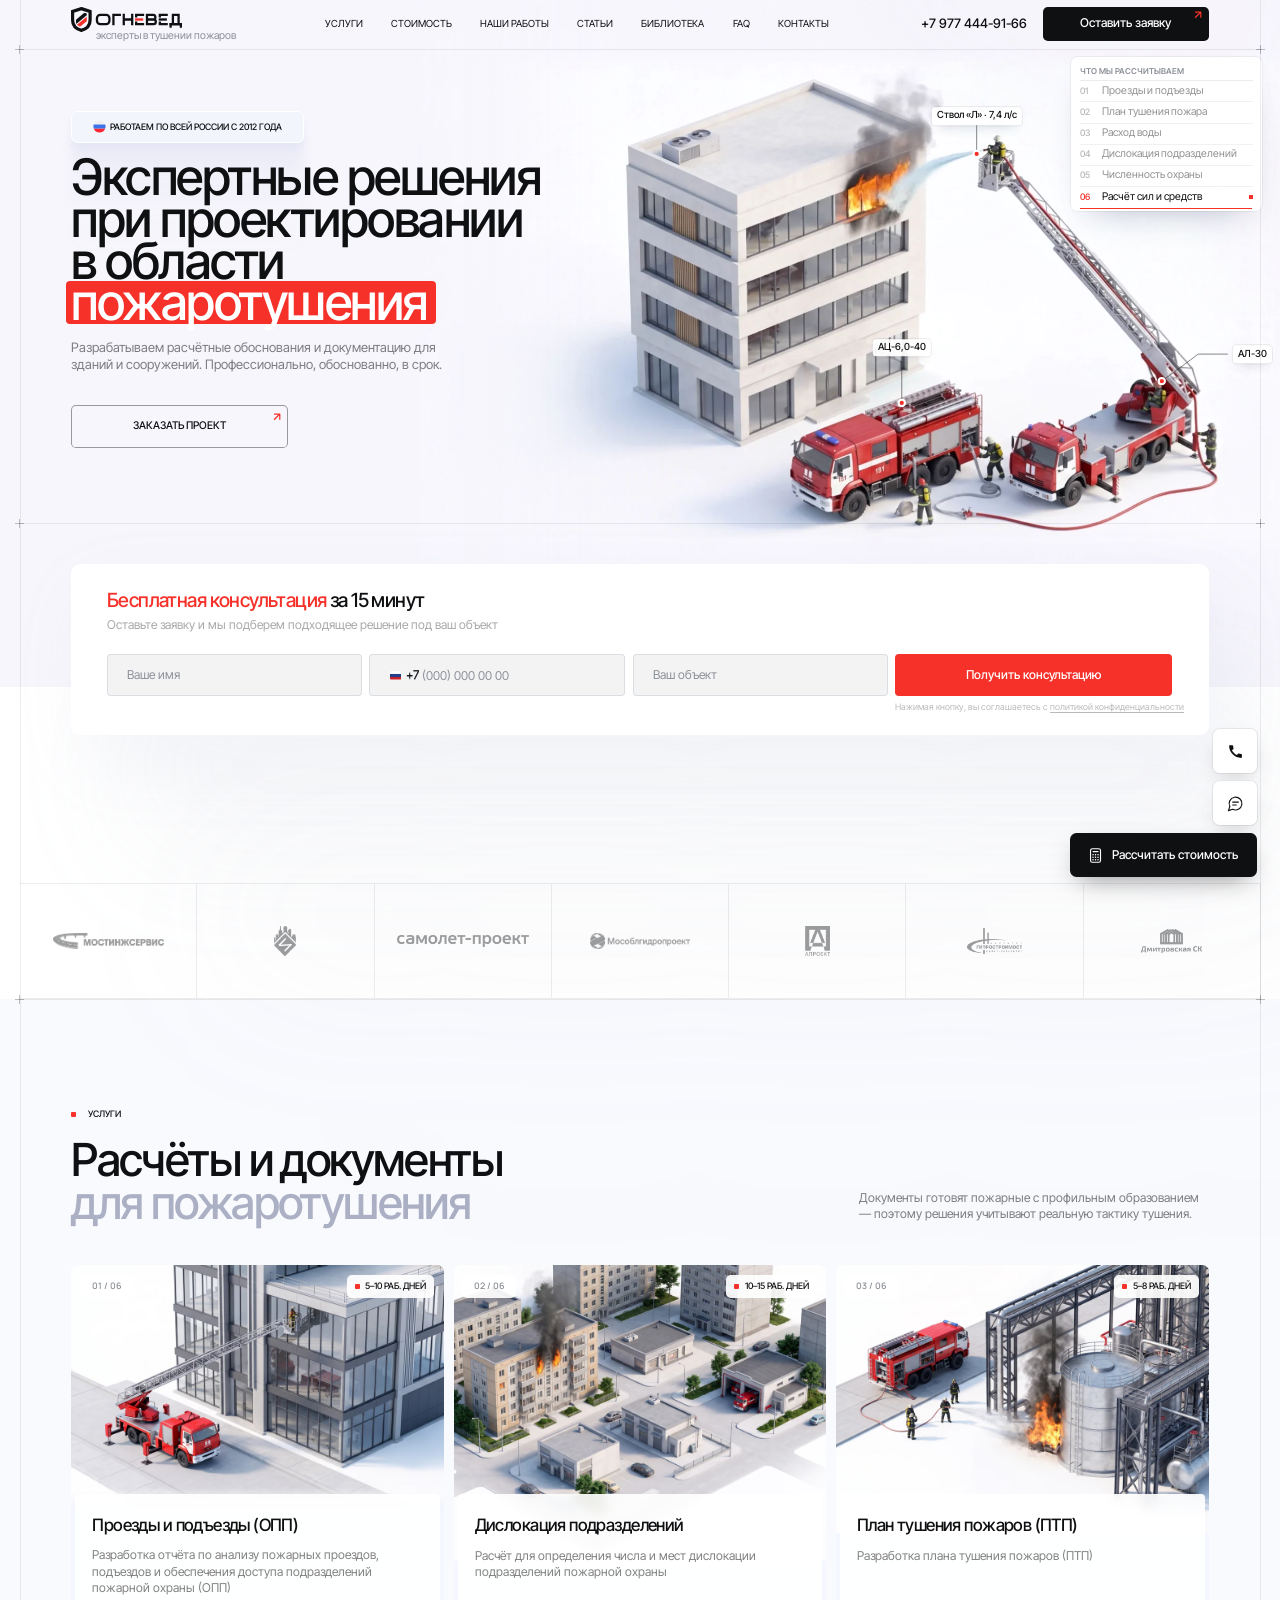
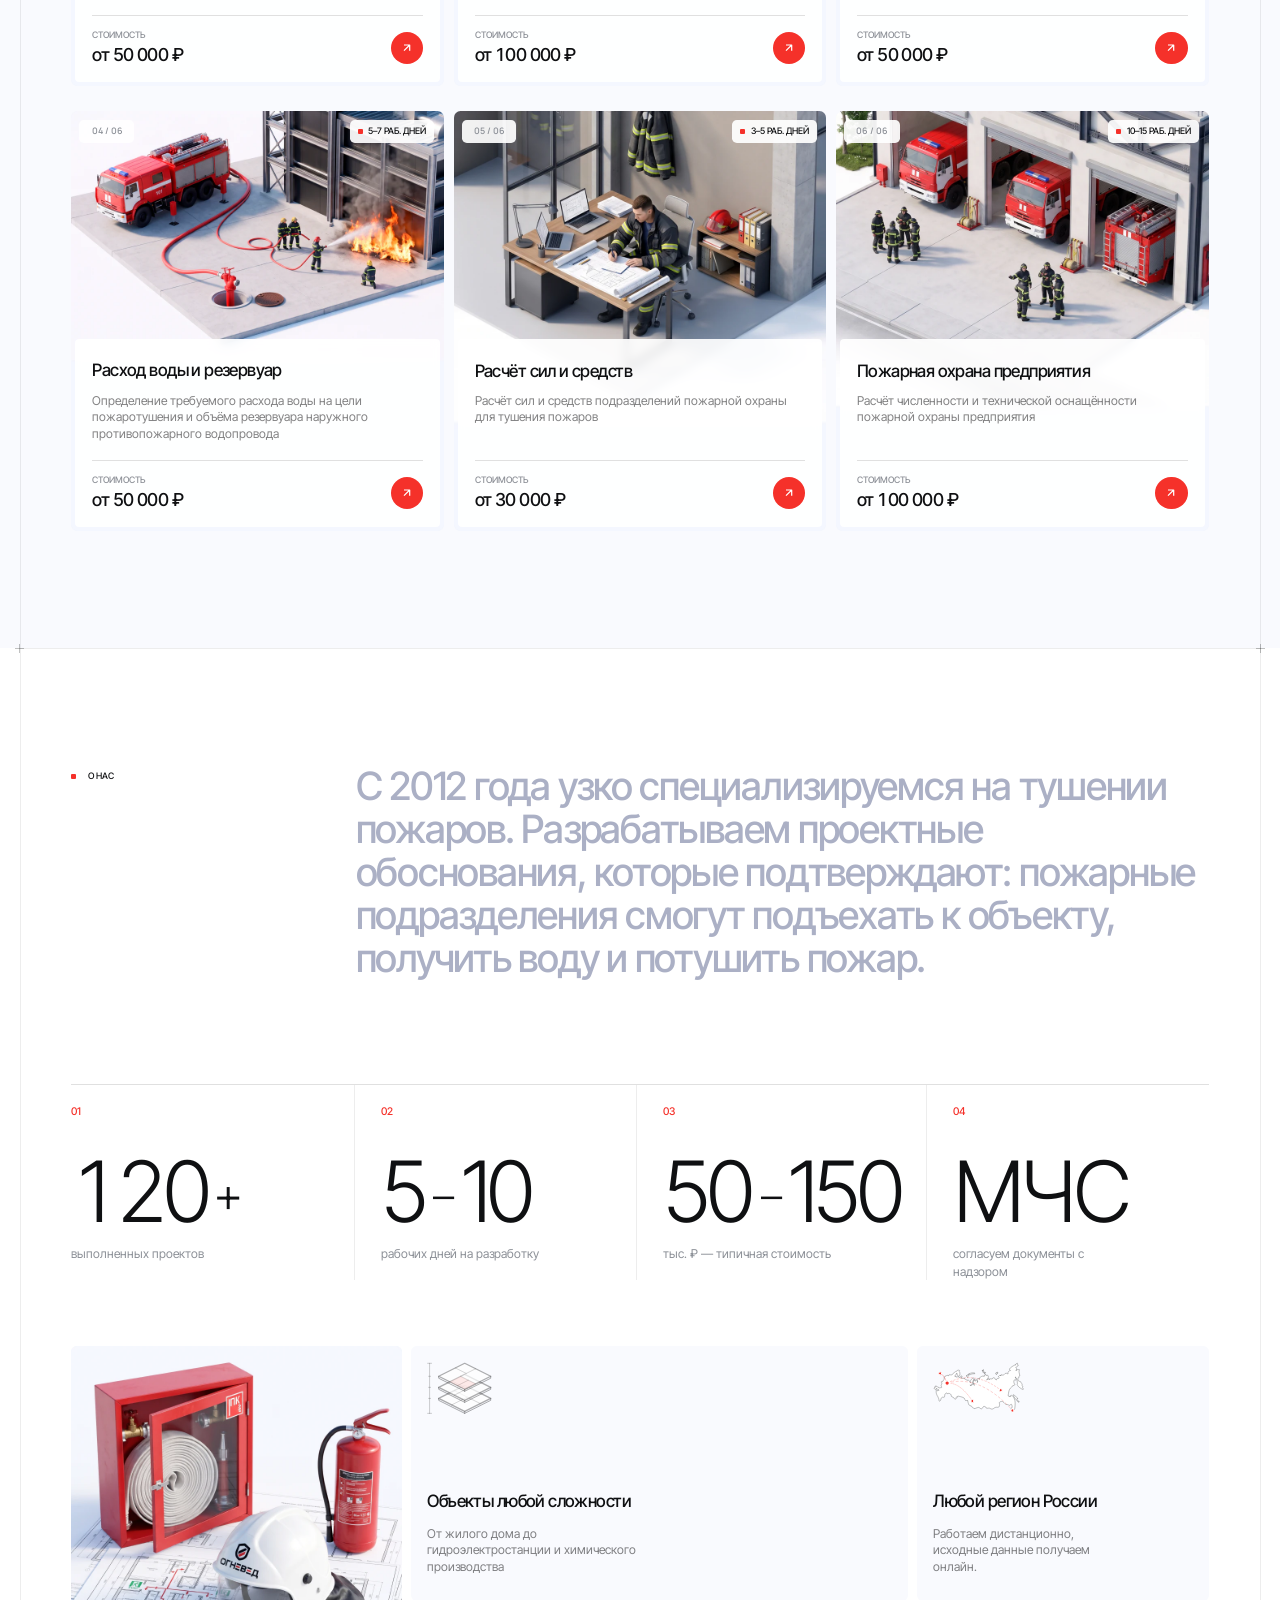
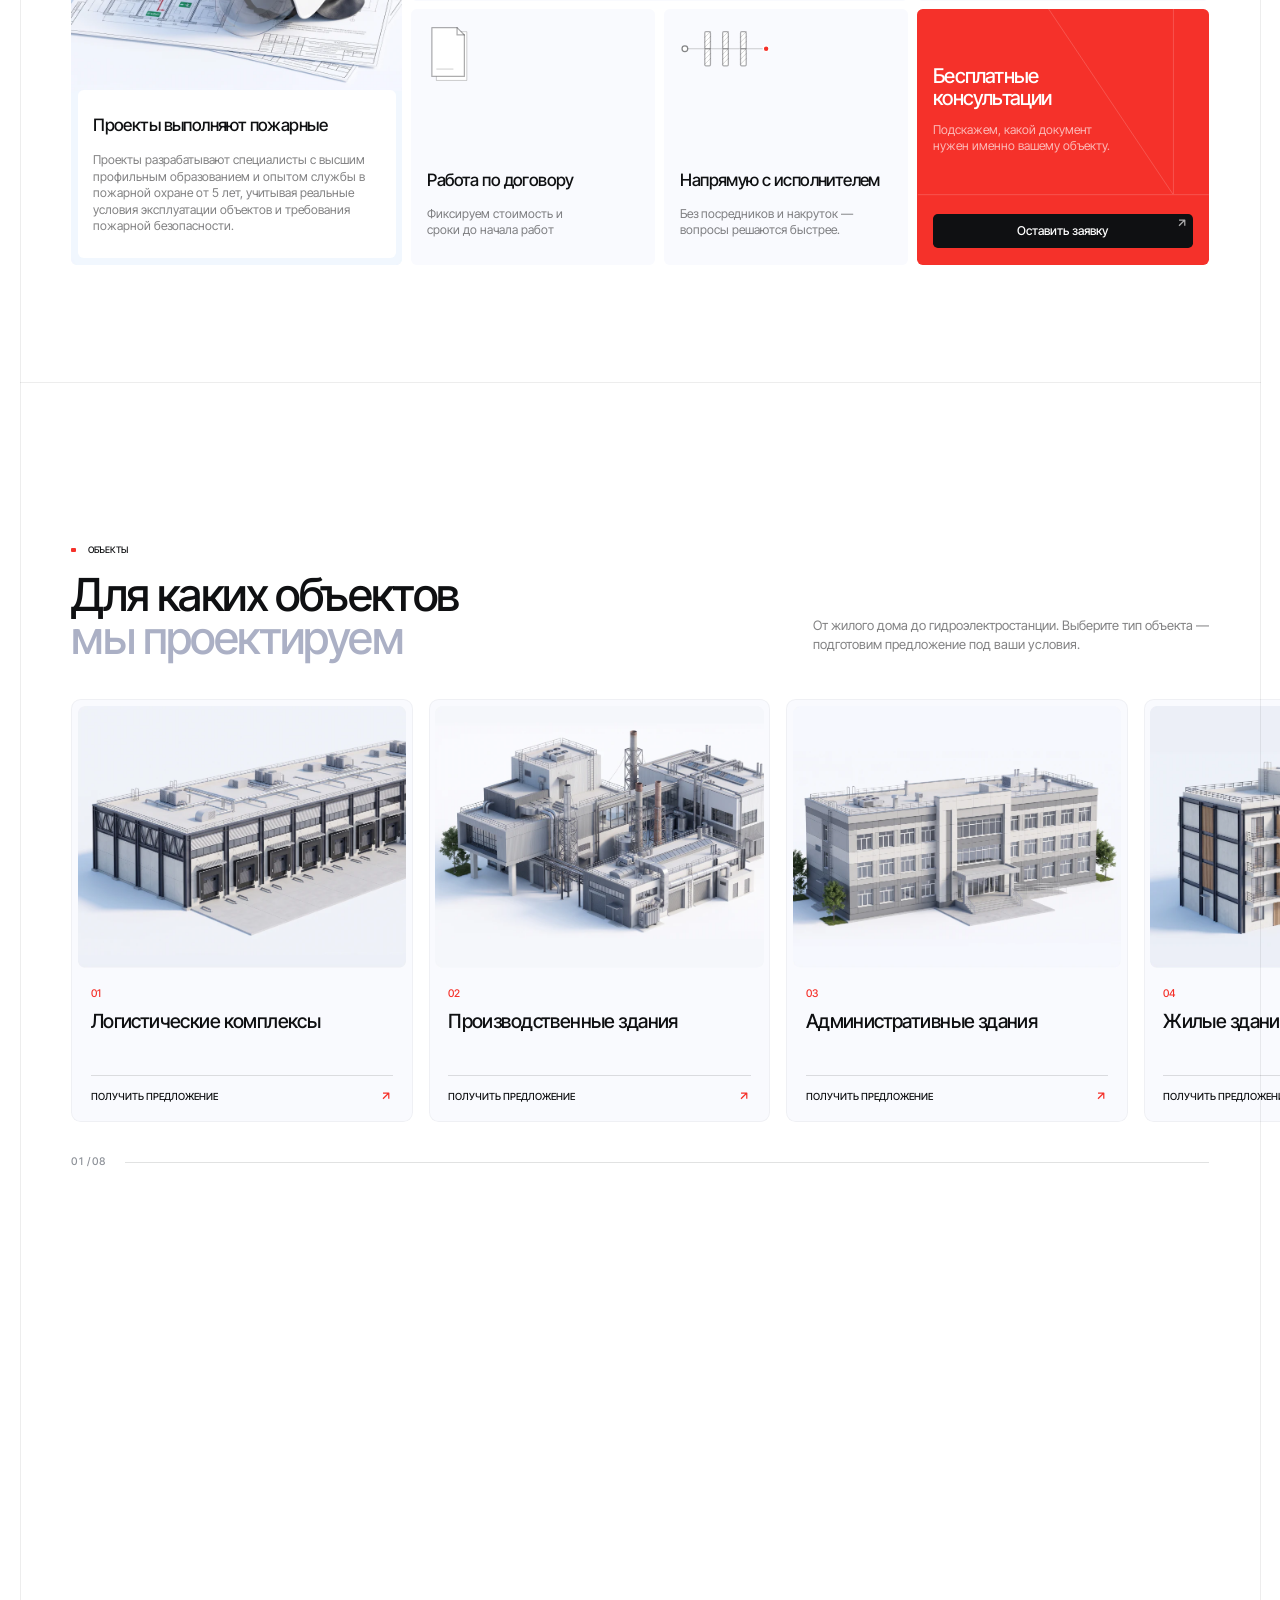
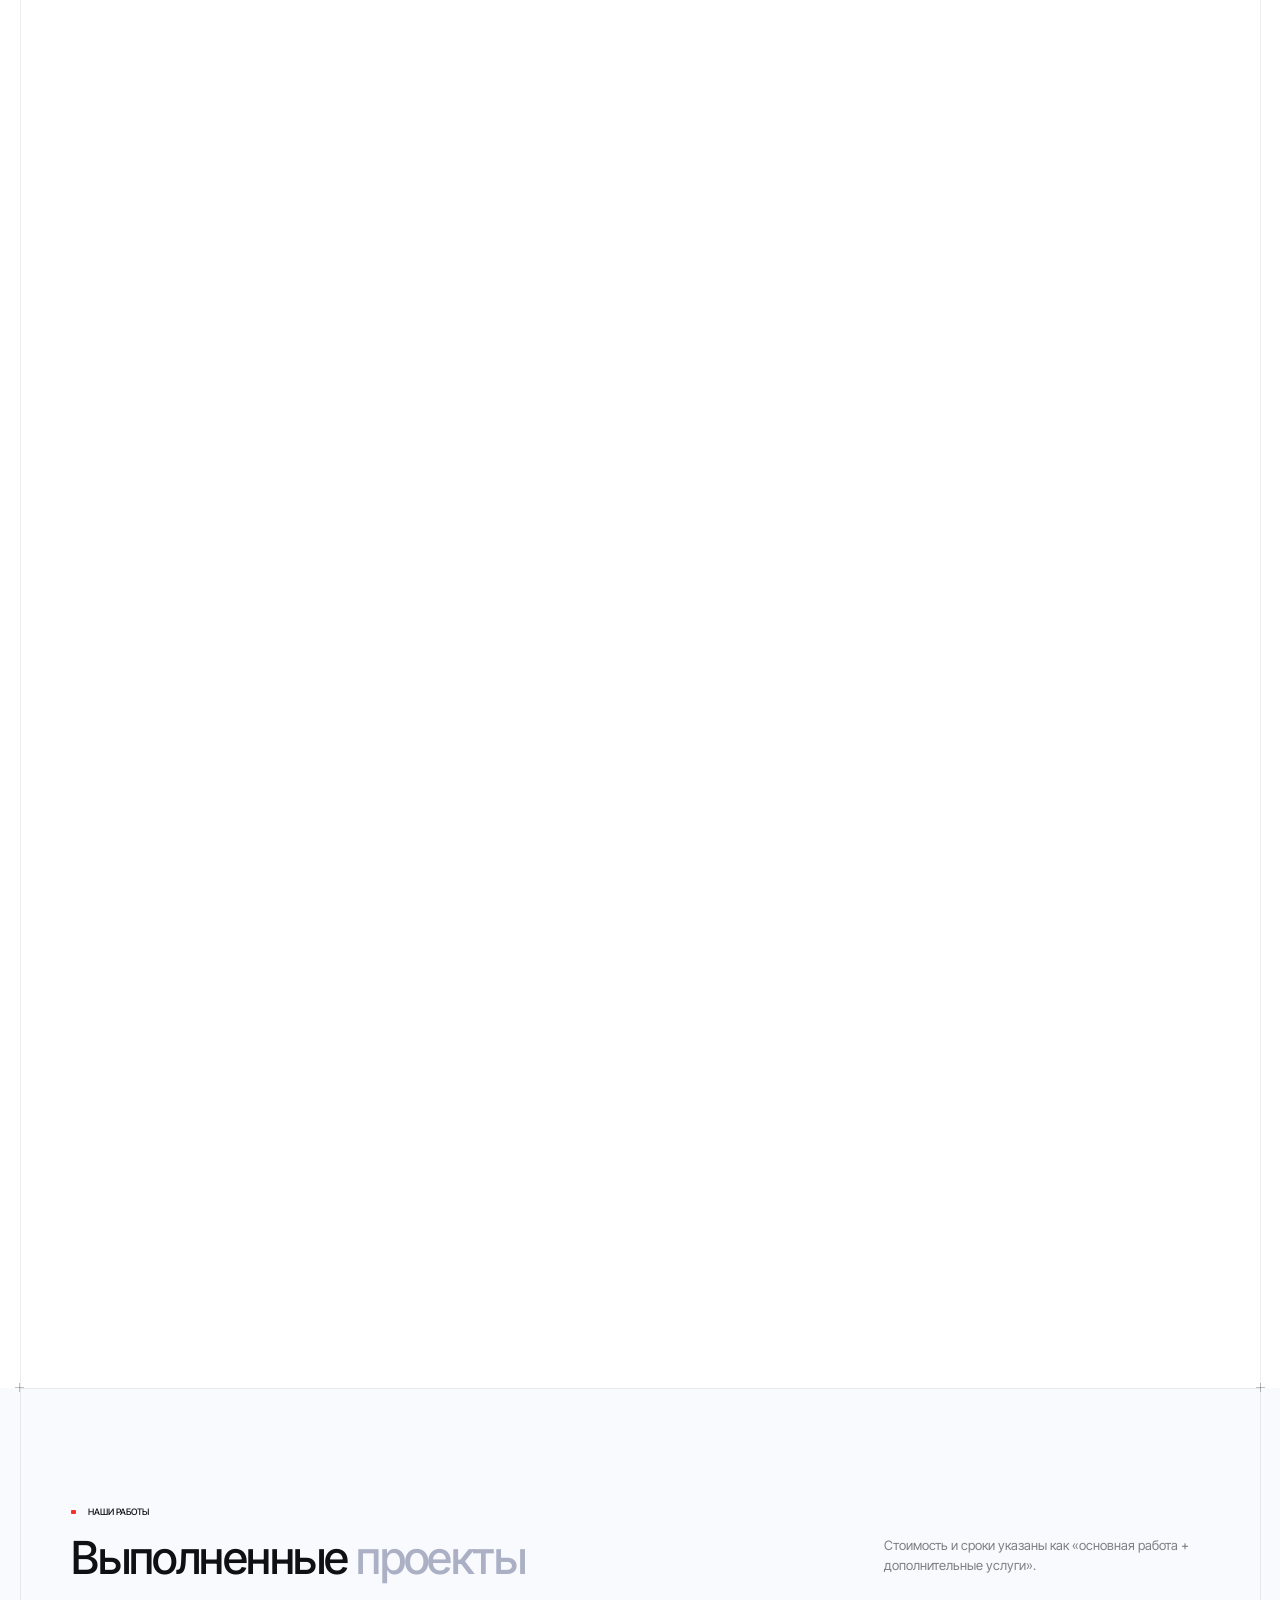
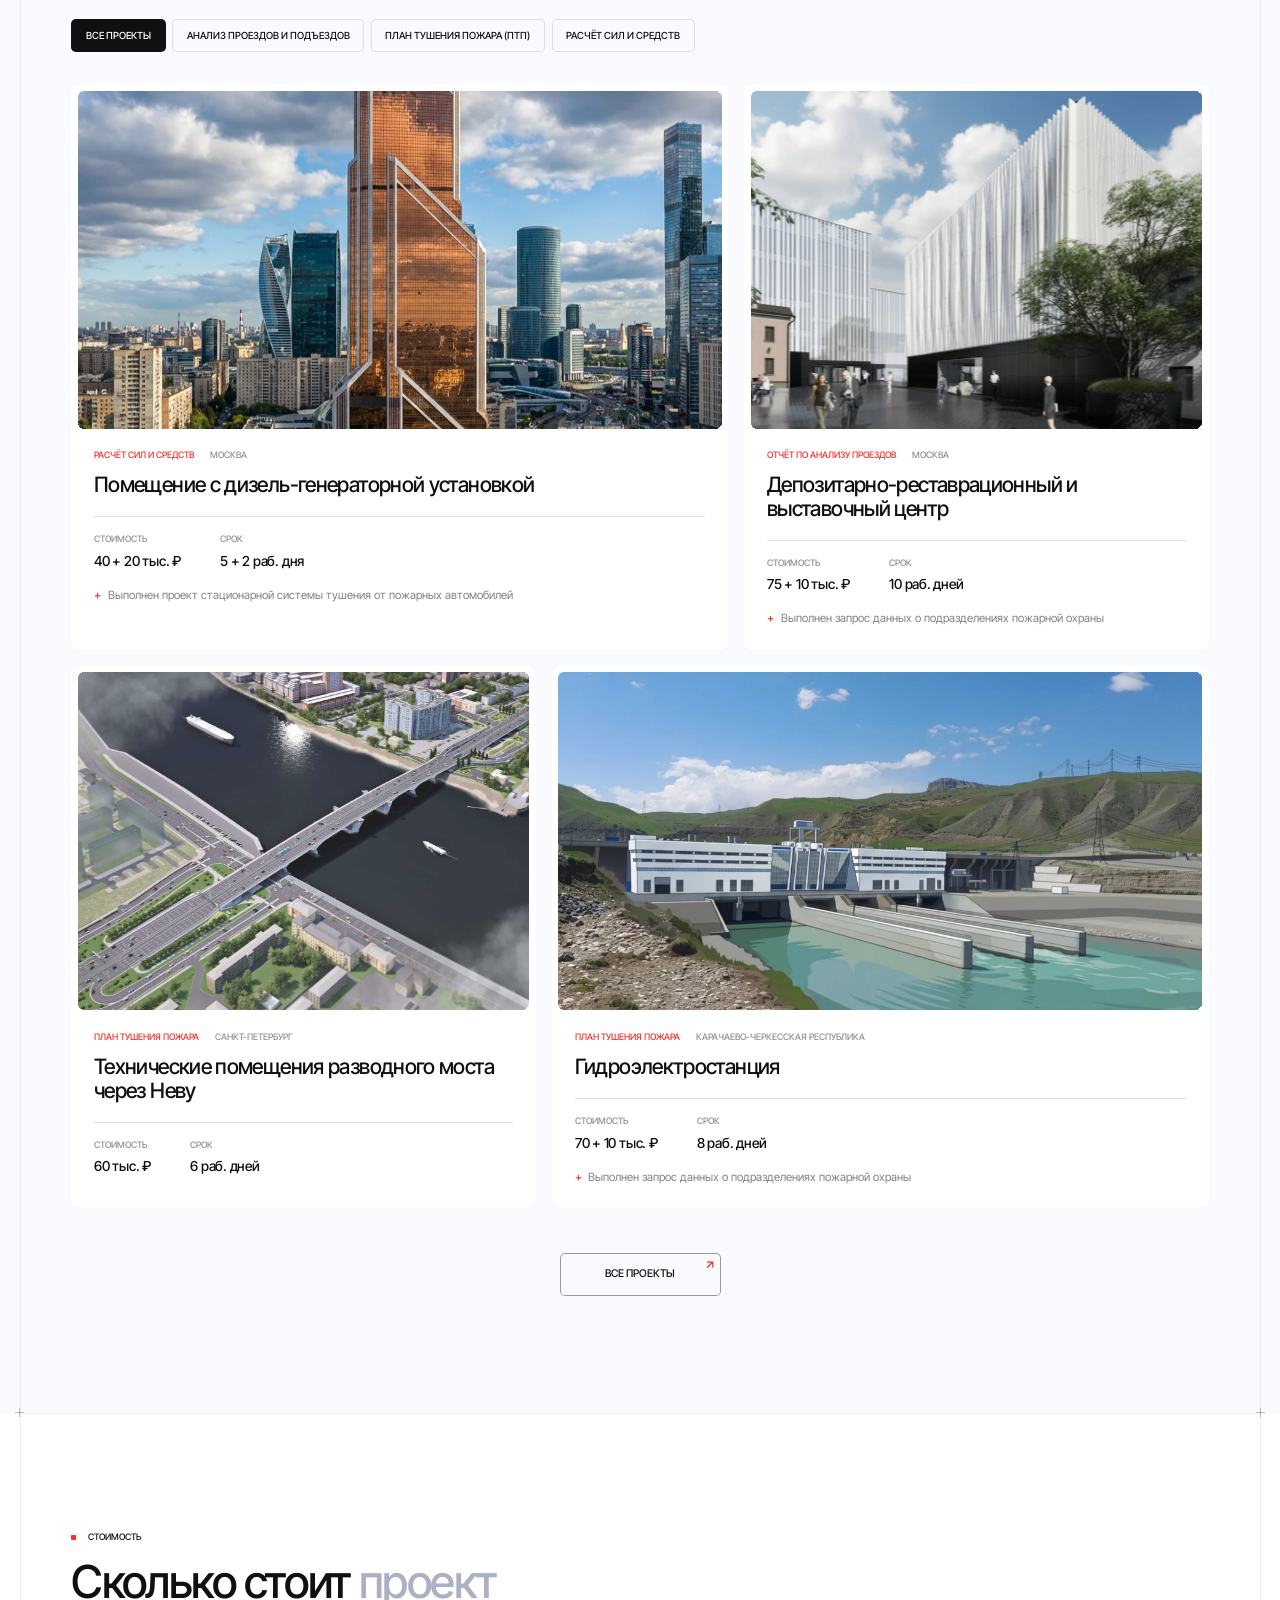
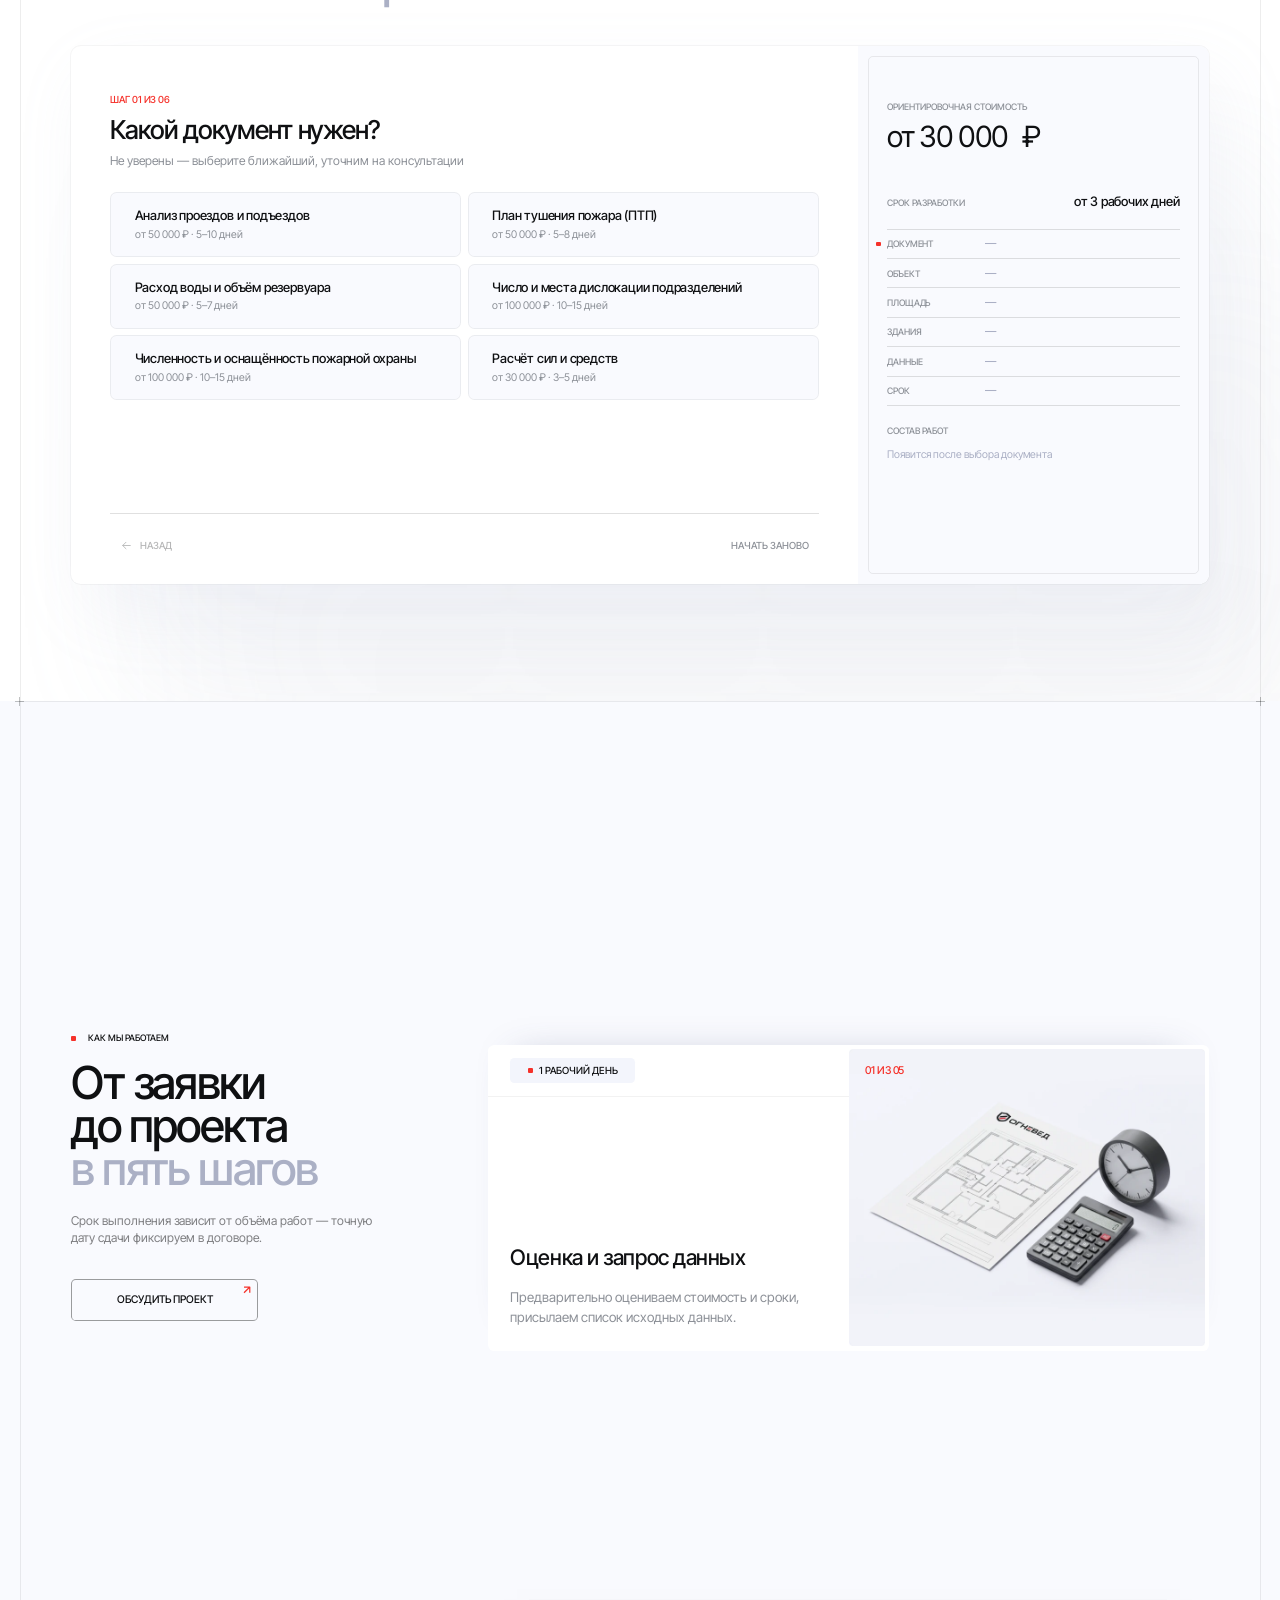
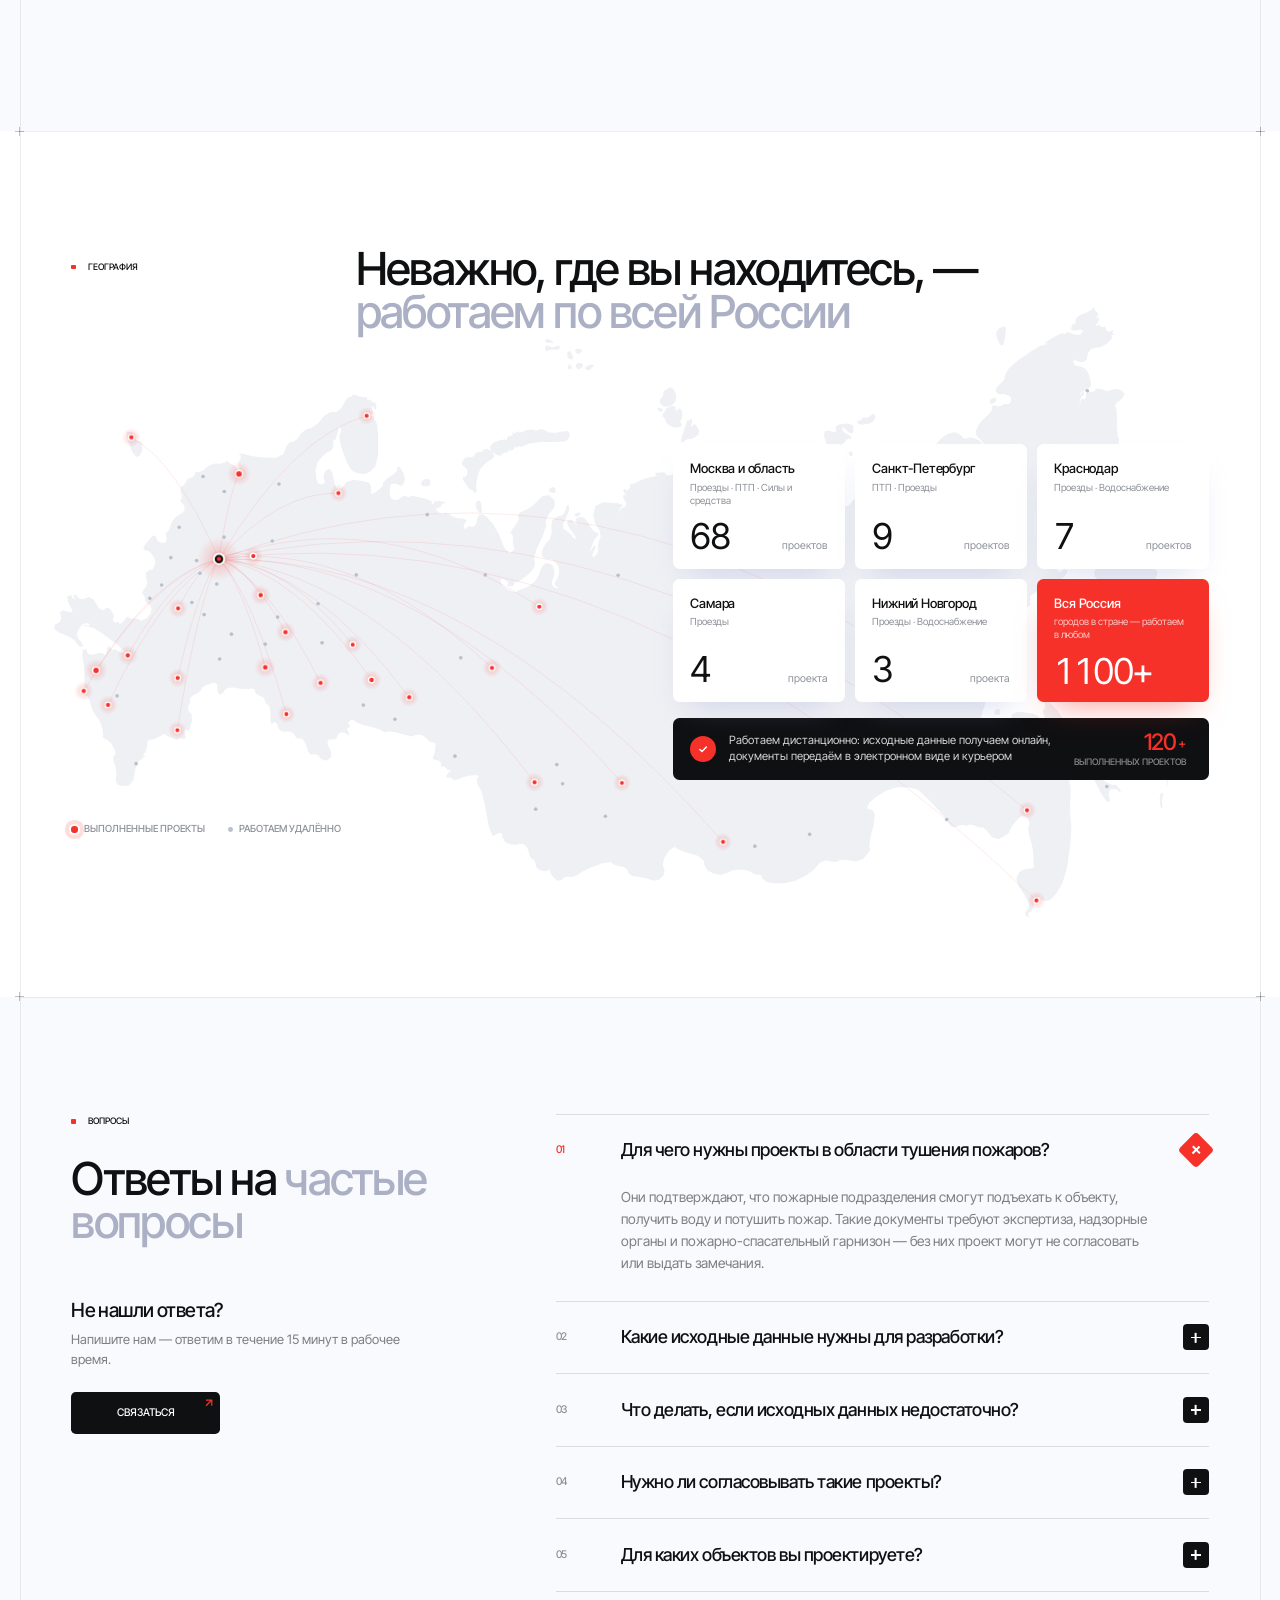
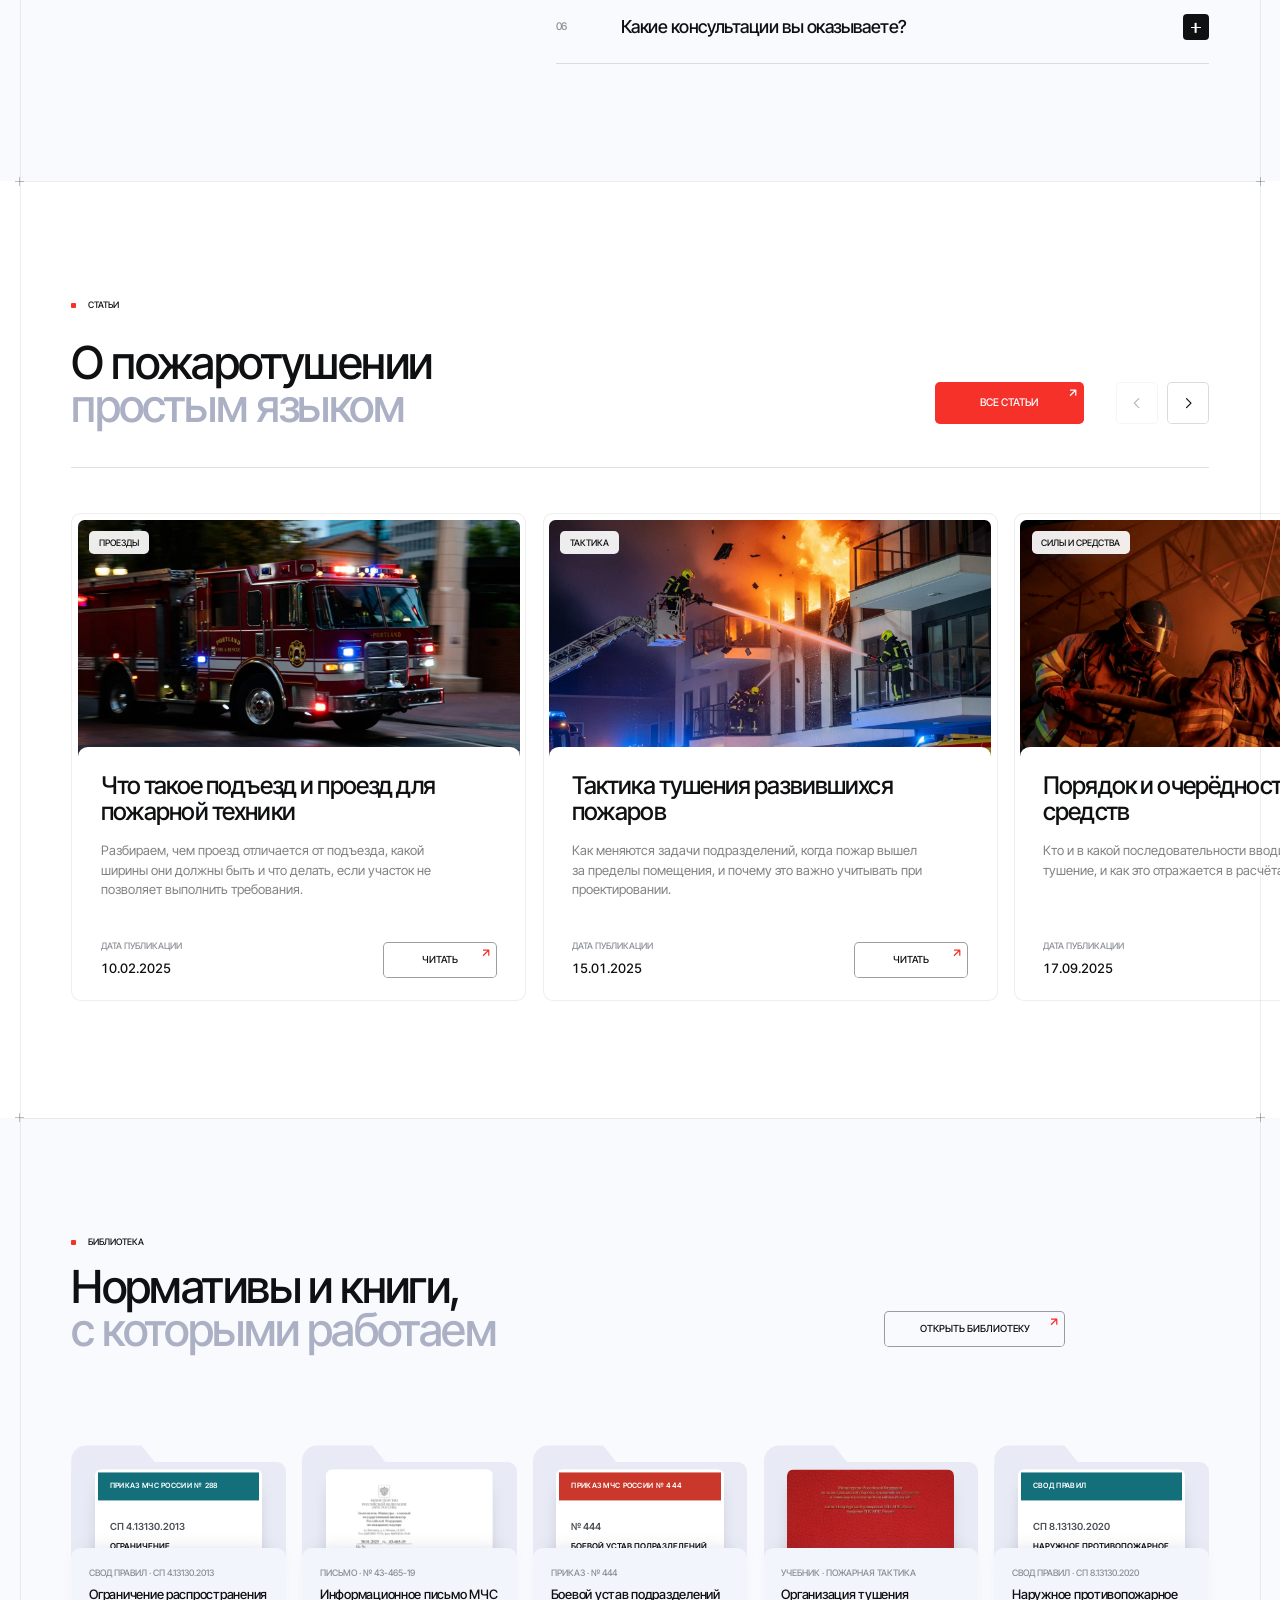
==== index.html @ 90482a86 "ОГНЕВЕД: свежая версия (главная + внутренние страницы, новые иллюстрации шагов)" ====
<!doctype html>
<html lang="ru">
<head>
<meta name="robots" content="noindex, nofollow">
<meta charset="utf-8">
<meta name="viewport" content="width=device-width, initial-scale=1">
<title>ОГНЕВЕД — проекты в области тушения пожаров</title>
<meta name="description" content="Расчёты и проектная документация в области пожаротушения: проезды и подъезды, планы тушения пожаров, расход воды, силы и средства. Работаем по всей России.">
<link rel="icon" href="favicon.svg" type="image/svg+xml">
<link rel="preconnect" href="https://fonts.googleapis.com"><link rel="preconnect" href="https://fonts.gstatic.com" crossorigin>
<link href="https://fonts.googleapis.com/css2?family=Inter+Tight:wght@300;400;500;600&family=Manrope:wght@600&display=swap" rel="stylesheet">
<link rel="stylesheet" href="css/base.css">
<link rel="stylesheet" href="css/parts.css">
<link rel="stylesheet" href="css/home.css">
</head>
<body class="home">
<header class="hdr" id="hdr"></header>

<main class="frame">
  <!-- 01 · первый экран — по макету Figma «home» 2059:6: ролик тушения, поверх — карточка услуг и пометки к ним (js/hero.js) -->
  <section class="hero" id="top">
    <div class="hero-stage">
      <i class="fl fl--h" style="--y:40.25rem"></i>
      <div class="hero-in">
        <p class="badge hero-badge"><svg class="flag" viewBox="0 0 16 16" aria-hidden="true"><path d="M7.975.5C4.725.5 1.95 2.6.925 5.5h14.15C14.025 2.6 11.25.5 7.975.5Z" fill="#EEE"/><path d="M7.975 15.5c3.275 0 6.05-2.1 7.075-5H.925c1.025 2.925 3.8 5 7.05 5Z" fill="#FE2630"/><path d="M.925 5.5A7.5 7.5 0 0 0 .5 8c0 .875.15 1.725.425 2.5h14.15c.275-.775.425-1.625.425-2.5s-.15-1.725-.425-2.5H.925Z" fill="#3C73E9"/></svg>Работаем по всей России с 2012 года</p>
        <h1 class="hero-h"><span class="ln"><span>Экспертные решения</span></span> <span class="ln"><span>при проектировании</span></span> <span class="ln"><span>в области</span></span> <span class="ln"><span><mark class="hl"><b>пожаротушения</b></mark></span></span></h1>
        <p class="hero-sub">Разрабатываем расчётные обоснования и&nbsp;документацию для зданий и&nbsp;сооружений. Профессионально, обоснованно, в&nbsp;срок.</p>
        <button class="fb hero-cta" data-open="form"><span>Заказать проект</span><svg class="fb-ar" viewBox="0 0 17 17" aria-hidden="true"><path d="M4.958 12.042 12.042 4.958M4.958 4.958h7.084v7.084"/></svg></button>

        <!-- Figma «home» 2059:1044: ролик 687, −16 · 1073×791 — петля img/hero.mp4 (_tools/hero-video.cjs); поверх — пометки услуг (js/hero.js) -->
        <div class="hero-art" id="art">
          <video class="art-video" src="img/hero.mp4" poster="img/hero-poster.webp" width="1676" height="1236" muted loop playsinline autoplay preload="auto" aria-label="Пожарные расчёты тушат пожар в офисном здании: автоцистерна, автолестница, рукавная линия от гидранта"></video>
        </div>
        <!-- Figma Rectangle 34 и Ellipse 2: растушёвка левого края ролика и пятно цвета фона справа -->
        <i class="hero-vfade" aria-hidden="true"></i>
        <img class="hero-glow" src="img/hero-glow.webp" width="705" height="504" alt="" aria-hidden="true">
        <div class="plate" id="plate"></div>
      </div>
    </div>

    <div class="hero-form-w">
      <div class="hero-form">
        <h2 class="hf-t"><em>Бесплатная консультация</em> за&nbsp;15&nbsp;минут</h2>
        <p class="hf-s">Оставьте заявку и&nbsp;мы подберем подходящее решение под ваш объект</p>
        <form class="form hf" novalidate>
          <label class="fld"><input name="name" placeholder=" " autocomplete="name"><span>Ваше имя</span></label>
          <label class="fld fld--tel"><svg class="flag" viewBox="0 0 14 11" aria-hidden="true"><path d="M14 9.036c0 .417-.164.816-.456 1.111a1.55 1.55 0 0 1-1.1.46H1.556a1.55 1.55 0 0 1-1.1-.46A1.58 1.58 0 0 1 0 9.036V7.464h14v1.572Z" fill="#CE2028"/><path d="M0 3.536h14v3.928H0z" fill="#22408C"/><path d="M12.444.393H1.556c-.413 0-.809.165-1.1.46A1.58 1.58 0 0 0 0 1.964v1.572h14V1.964c0-.417-.164-.816-.456-1.111a1.55 1.55 0 0 0-1.1-.46Z" fill="#fff"/></svg><input name="phone" type="tel" placeholder="+7 (000) 000 00 00" autocomplete="tel" required><span class="pfx">+7</span></label>
          <label class="fld"><input name="obj" placeholder=" "><span>Ваш объект</span></label>
          <button class="btn btn--red" type="submit">Получить консультацию</button>
          <p class="consent">Нажимая кнопку, вы соглашаетесь с <a href="#">политикой конфиденциальности</a></p>
          <div class="form-ok"><svg viewBox="0 0 24 24" fill="none" stroke="currentColor" stroke-width="1.6" stroke-linecap="round" stroke-linejoin="round"><circle cx="12" cy="12" r="10"/><path d="m7.5 12.5 3 3 6-6.5"/></svg><b>Заявка отправлена</b><p class="muted">Специалист перезвонит в течение 15 минут в рабочее время.</p></div>
        </form>
      </div>
    </div>
  </section>

  <!-- клиенты: сетка логотипов на линиях рамки -->
  <section class="clients" aria-label="Нам доверяют">
    <div class="wrap2 cl-head"><p class="badge badge--flat"><i></i>Нам доверяют</p><p class="cl-note">Проектные институты, девелоперы и&nbsp;промышленные предприятия</p></div>
    <div class="cl-grid" id="clients"></div>
  </section>

  <!-- 02 · услуги: шесть карточек 3 × 2 по макету Figma (2031:1164) — картинка, срок, цена; при наведении — сцена услуги -->
  <section class="sec sec--tint" id="services">
    <div class="wrap2">
      <div class="sh">
        <p class="badge badge--flat"><i></i>Услуги</p>
        <h2 class="h2x">Расчёты и&nbsp;документы <span class="g">для пожаротушения</span></h2>
        <div class="sh-r"><p>Документы готовят пожарные с&nbsp;профильным образованием — поэтому решения учитывают реальную тактику тушения.</p></div>
      </div>
      <div class="scx" id="svc"></div>
    </div>
  </section>

  <!-- 03 · о нас: заявление, цифры, преимущества — бенто-сетка плиток с графикой (js/pros-fx.js) -->
  <section class="sec" id="about">
    <div class="wrap2">
      <div class="st">
        <p class="badge badge--flat rv"><i></i>О нас</p>
        <p class="st-text" id="statement">С&nbsp;2012 года узко специализируемся на&nbsp;тушении пожаров. Разрабатываем проектные обоснования, которые подтверждают: пожарные подразделения смогут подъехать к&nbsp;объекту, получить воду и&nbsp;потушить пожар.</p>
      </div>
      <ul class="nums" id="nums"></ul>
      <ul class="prx" id="pros"></ul>
    </div>
  </section>

  <!-- 04 · объекты: горизонтальная лента, едет при прокрутке -->
  <section class="objx" id="objects">
    <div class="objx-pin">
      <div class="wrap2 sh">
        <p class="badge badge--flat"><i></i>Объекты</p>
        <h2 class="h2x">Для каких объектов<br><span class="g">мы&nbsp;проектируем</span></h2>
        <div class="sh-r"><p>От жилого дома до&nbsp;гидроэлектростанции. Выберите тип объекта&nbsp;—<br>подготовим предложение под ваши условия.</p></div>
      </div>
      <div class="objx-track" id="obj"></div>
      <div class="wrap2 objx-bar"><span class="num" id="obj-k">01 / 08</span><i><b id="obj-p"></b></i></div>
    </div>
  </section>

  <!-- 05 · наши работы -->
  <section class="sec sec--tint" id="works">
    <div class="wrap2">
      <div class="sh">
        <p class="badge badge--flat"><i></i>Наши работы</p>
        <h2 class="h2x">Выполненные <span class="g">проекты</span></h2>
        <div class="sh-r"><p>Стоимость и&nbsp;сроки указаны как «основная работа + дополнительные услуги».</p></div>
      </div>
      <div class="chips2" id="works-f"></div>
      <div class="wkx" id="works-list"></div>
      <div class="more2"><a class="fb" href="raboty.html" id="works-more"><span>Все проекты</span><svg class="fb-ar" viewBox="0 0 17 17" aria-hidden="true"><path d="M4.958 12.042 12.042 4.958M4.958 4.958h7.084v7.084"/></svg></a></div>
    </div>
  </section>

  <!-- 06 · стоимость -->
  <section class="sec" id="price">
    <div class="wrap2">
      <div class="sh">
        <p class="badge badge--flat"><i></i>Стоимость</p>
        <h2 class="h2x">Сколько стоит <span class="g">проект</span></h2>
      </div>
      <div class="calc-wrap rv" id="calc"></div>
    </div>
  </section>

  <!-- 07 · как мы работаем: блок закрепляется на экран; слева заголовок и кнопка, справа в кадре одна карточка шага —
       при прокрутке следующая выезжает снизу и ложится поверх, предыдущие уходят в стопку -->
  <section class="sec sec--tint" id="steps">
    <div class="stk-run" id="stk-run"><div class="stk-pin">
    <div class="wrap2 stk">
      <div class="stk-l">
        <p class="badge badge--flat"><i></i>Как мы работаем</p>
        <h2 class="h2x">От&nbsp;заявки<br>до&nbsp;проекта<br><span class="g">в&nbsp;пять шагов</span></h2>
        <p class="stk-s">Срок выполнения зависит от&nbsp;объёма работ — точную дату сдачи фиксируем в&nbsp;договоре.</p>
        <button class="fb" data-open="form" data-q="Обсудить проект"><span>Обсудить проект</span><svg class="fb-ar" viewBox="0 0 17 17" aria-hidden="true"><path d="M4.958 12.042 12.042 4.958M4.958 4.958h7.084v7.084"/></svg></button>
      </div>
      <ol class="stk-list" id="stk"></ol>
    </div>
    </div></div>
  </section>

  <!-- 08 · география: контур России подложкой, маршруты из Москвы пунктиром, иллюстрация поверх карты (D.geoImg),
       справа карточки городов с числом проектов и красная «Всего», под ними тёмная плашка -->
  <section class="sec" id="geo">
    <div class="wrap2">
      <div class="geh">
        <p class="badge badge--flat"><i></i>География</p>
        <h2 class="h2x">Неважно, где вы&nbsp;находитесь, —<br><span class="g">работаем по&nbsp;всей России</span></h2>
      </div>
      <div class="gst">
        <div class="map gst-map rv" id="map"><div class="map-tip" id="map-tip"></div></div>
        <div class="gst-lg" aria-hidden="true"><span><i class="lg-dot"></i>Выполненные проекты</span><span><i class="lg-ring"></i>Работаем удалённо</span></div>
        <div class="gst-art" id="geo-art"></div>
        <div class="gst-r">
          <ul class="gcx" id="geo-cards"></ul>
          <div class="gbar">
            <span class="gbar-i"><svg viewBox="0 0 20 20" aria-hidden="true"><path d="m6 10.4 2.6 2.6L14 7.4"/></svg></span>
            <p>Работаем дистанционно: исходные данные получаем онлайн, документы передаём в&nbsp;электронном виде и&nbsp;курьером</p>
            <b id="geo-total"></b>
          </div>
        </div>
      </div>
    </div>
  </section>

  <!-- 09 · вопросы -->
  <section class="sec sec--tint" id="faq">
    <div class="wrap2 fqx">
      <div class="fqx-l">
        <p class="badge badge--flat"><i></i>Вопросы</p>
        <h2 class="h2x">Ответы на&nbsp;<span class="g">частые вопросы</span></h2>
        <div class="fqx-ask" id="faq-ask"></div>
      </div>
      <div class="fqx-list" id="faq-list"></div>
    </div>
  </section>

  <!-- 10 · статьи: лента карточек листается стрелками, перетаскиванием и жестом тачпада -->
  <section class="sec" id="blog">
    <div class="wrap2 arh">
      <div class="arh-l">
        <p class="badge badge--flat"><i></i>Статьи</p>
        <h2 class="h2x">О&nbsp;пожаротушении<br><span class="g">простым языком</span></h2>
      </div>
      <div class="arh-r">
        <a class="fb fb--red" href="blog.html"><span>Все статьи</span><svg class="fb-ar" viewBox="0 0 17 17" aria-hidden="true"><path d="M4.958 12.042 12.042 4.958M4.958 4.958h7.084v7.084"/></svg></a>
        <div class="arn">
          <button class="arn-b" id="ar-prev" aria-label="Предыдущая статья"><svg viewBox="0 0 20 20" aria-hidden="true"><path d="M12 4.5 6.5 10l5.5 5.5"/></svg></button>
          <button class="arn-b" id="ar-next" aria-label="Следующая статья"><svg viewBox="0 0 20 20" aria-hidden="true"><path d="m8 4.5 5.5 5.5L8 15.5"/></svg></button>
        </div>
      </div>
    </div>
    <div class="arv">
      <div class="wrap2"><div class="arx" id="arts"></div></div>
    </div>
  </section>

  <!-- 11 · библиотека -->
  <section class="sec sec--tint" id="library">
    <div class="wrap2">
      <div class="sh">
        <p class="badge badge--flat"><i></i>Библиотека</p>
        <h2 class="h2x">Нормативы и&nbsp;книги,<br><span class="g">с&nbsp;которыми работаем</span></h2>
        <div class="sh-r"><a class="fb fb--sm" href="biblioteka.html"><span>Открыть библиотеку</span><svg class="fb-ar" viewBox="0 0 17 17" aria-hidden="true"><path d="M4.958 12.042 12.042 4.958M4.958 4.958h7.084v7.084"/></svg></a></div>
      </div>
      <div class="lib-grid lbx" id="lib"></div>
    </div>
  </section>
</main>

<footer class="ftr ftr--dark" id="ftr"></footer>

<script src="js/vendor/lenis.min.js"></script>
<script src="js/data.js"></script>
<script src="js/map-dots.js"></script>
<script src="js/map-outline.js"></script>
<script src="js/ui.js"></script>
<script src="js/cards.js"></script>
<script src="js/calc.js"></script>
<script src="js/hero.js"></script>
<script src="js/svc-fx.js"></script>
<script src="js/pros-fx.js"></script>
<script src="js/obj-fx.js"></script>
<script src="js/home.js"></script>
<script src="js/motion.js"></script>
</body>
</html>
---- css/base.css ----
/* ОГНЕВЕД — основа всех страниц: переменные, сброс, масштаб, кнопка, поля форм, появление при прокрутке,
   «блуждающие» кнопки, окна, QR. Язык сайта (Inter Tight, красный #f5312a, линии рамки) задаёт home.css под body.home,
   внутренние страницы дополняет pages.css.
   Масштаб: 1rem = 16px на 1920 и растёт до 2560; на 1280–1699 — 14px. */
:root {
  --ink: #0e0f11;
  --ink-2: #4c5057;
  --mute: #8a8e95;
  --line: #e7e8eb;
  --soft: #f4f5f7;
  --soft-2: #eceef1;
  --white: #fff;
  --acc: #ea4a1f;
  --acc-2: #cf3c13;
  --dark: #111214;
  --r-sm: .75rem;
  --r: 1.25rem;
  --r-lg: 1.75rem;
  --hdr: 5rem;
  --f: 'Inter Tight', system-ui, -apple-system, 'Segoe UI', sans-serif;
  --f-num: var(--f);
  --ease: cubic-bezier(.22, .61, .36, 1);
  --ease-out: cubic-bezier(.16, 1, .3, 1);
}
html { font-size: 15px; -webkit-text-size-adjust: 100%; scroll-behavior: smooth; scroll-padding-top: calc(var(--hdr) + 1.5rem); }
/* резиновый масштаб ПК: от 1920 и шире 1rem = 1/120 ширины (как в макете, без потолка); уже 1920 — плавно
   16 → 13px к 1280, чтобы мелкий текст оставался читаемым. Колонка 87,5rem при этом всегда помещается в экран */
@media (min-width: 1024px) { html { font-size: max(calc(7px + .46875vw), 100vw / 120); } }
*, *::before, *::after { box-sizing: border-box; }
body { margin: 0; font: 400 1rem/1.55 var(--f); letter-spacing: -.006em; color: var(--ink); background: var(--white); -webkit-font-smoothing: antialiased; -moz-osx-font-smoothing: grayscale; text-rendering: optimizeLegibility; }
img, svg { display: block; max-width: 100%; }
img { height: auto; }
a { color: inherit; text-decoration: none; }
button, input, textarea, select { font: inherit; color: inherit; letter-spacing: inherit; }
button { cursor: pointer; background: none; border: 0; padding: 0; }
h1, h2, h3, h4, p, figure, dl, dd { margin: 0; }
ul, ol { margin: 0; padding: 0; list-style: none; }
::selection { background: var(--acc); color: #fff; }
:focus-visible { outline: 2px solid var(--acc); outline-offset: 3px; border-radius: .375rem; }
.muted { color: var(--mute); }
.num { font-family: var(--f-num); font-weight: 500; letter-spacing: -.01em; }
/* ── кнопка форм: при наведении заливка поднимается снизу (цвета — в home.css, .btn--red) ── */
.btn { position: relative; display: inline-flex; align-items: center; justify-content: center; gap: .625rem; height: 3.25rem; padding: 0 1.5rem; border-radius: 99px; font-weight: 500; font-size: .9375rem; letter-spacing: -.01em; white-space: nowrap; overflow: hidden; isolation: isolate; transition: color .4s var(--ease), box-shadow .4s var(--ease), background-color .4s var(--ease), transform .4s var(--ease); }
.btn::before { content: ''; position: absolute; inset: 0; z-index: -1; border-radius: inherit; background: var(--acc); transform: translateY(101%); transition: transform .55s var(--ease-out); }
.btn:hover::before { transform: none; }
.btn:active { transform: scale(.98); }
.btn svg { width: 1.0625rem; height: 1.0625rem; flex: none; }

/* ── шапка: закреплена сверху (вид и поведение — home.css) ── */
.hdr { position: sticky; top: 0; z-index: 50; height: var(--hdr); background: rgba(255, 255, 255, .86); backdrop-filter: saturate(1.6) blur(14px); -webkit-backdrop-filter: saturate(1.6) blur(14px); transition: box-shadow .3s, background-color .3s; }
.home .hdr:not(.is-scrolled) { background: transparent; -webkit-backdrop-filter: none; backdrop-filter: none; }

/* ── формы ── */
.form { display: grid; gap: .625rem; }
.fld { position: relative; display: block; }
.fld input, .fld textarea { width: 100%; height: 3.5rem; padding: 1.375rem 1.25rem .5rem; border: 0; border-radius: var(--r-sm); background: var(--soft); box-shadow: inset 0 0 0 1px transparent; outline: 0; font-size: 1rem; transition: box-shadow .3s, background .3s; }
.fld textarea { height: 7rem; resize: vertical; padding-top: 1.75rem; }
.fld span { position: absolute; left: 1.25rem; top: 1.0625rem; font-size: 1rem; color: var(--mute); pointer-events: none; transform-origin: left top; transition: transform .3s var(--ease-out), color .3s; }
.fld input:hover, .fld textarea:hover { background: var(--soft-2); }
.fld input:focus, .fld textarea:focus { background: #fff; box-shadow: inset 0 0 0 1.5px var(--ink); }
.fld input:focus + span, .fld input:not(:placeholder-shown) + span, .fld textarea:focus + span, .fld textarea:not(:placeholder-shown) + span { transform: translateY(-.625rem) scale(.75); }
.fld.err input { box-shadow: inset 0 0 0 1.5px var(--acc); }
.form .btn { margin-top: .375rem; }
.consent { font-size: .75rem; line-height: 1.5; color: var(--mute); }
.consent a { text-decoration: underline; text-underline-offset: 2px; }
.consent a:hover { color: var(--ink); }
.form-ok { display: none; text-align: center; padding: 1.5rem 0; }
.form.is-sent > *:not(.form-ok) { display: none; }
.form.is-sent .form-ok { display: block; animation: rv-in .6s var(--ease-out) both; }
.form-ok svg { width: 3rem; height: 3rem; margin: 0 auto 1rem; color: var(--acc); }
.form-ok b { display: block; font-size: 1.25rem; font-weight: 500; letter-spacing: -.02em; margin-bottom: .375rem; }

/* ссылка на всю карточку */
.cover-link::after { content: ''; position: absolute; inset: 0; z-index: 1; border-radius: inherit; }

/* ── появление при прокрутке: мягко снизу, по очереди внутри группы (js/motion.js) ── */
.js-rv .rv { opacity: 0; transform: translateY(1.5rem); transition: opacity .9s var(--ease-out), transform 1.1s var(--ease-out); transition-delay: calc(var(--i, 0) * 70ms); }
.js-rv .rv.is-in { opacity: 1; transform: none; }
@keyframes rv-in { from { opacity: 0; transform: translateY(.75rem); } }
@media (prefers-reduced-motion: reduce) { .js-rv .rv { opacity: 1; transform: none; transition: none; } }

/* ── подвал: тёмный (раскладка — home.css, .fd-*) ── */
.ftr { background: var(--dark); color: #fff; }

/* ── «блуждающие» кнопки ── */
.dock { position: fixed; right: 1.75rem; bottom: 1.75rem; z-index: 60; display: grid; justify-items: end; gap: .625rem; }
.dock button { position: relative; display: flex; align-items: center; justify-content: center; gap: .625rem; height: 3.375rem; min-width: 3.375rem; border-radius: 99px; background: #fff; box-shadow: 0 .75rem 2rem -.75rem rgba(15, 16, 18, .3), 0 0 0 1px var(--line); transition: background .35s, color .35s, box-shadow .35s, transform .45s var(--ease-out); }
.dock button svg { width: 1.3125rem; height: 1.3125rem; flex: none; }
.dock button:hover { background: var(--acc); color: #fff; box-shadow: 0 .75rem 2rem -.75rem rgba(234, 74, 31, .7); transform: translateY(-2px); }
.dock .d-tip { position: absolute; right: calc(100% + .75rem); top: 50%; transform: translate(.5rem, -50%); white-space: nowrap; padding: .5rem .875rem; border-radius: 99px; background: var(--ink); color: #fff; font-size: .8125rem; font-weight: 500; opacity: 0; pointer-events: none; transition: opacity .3s, transform .4s var(--ease-out); }
.dock button:hover .d-tip { opacity: 1; transform: translate(0, -50%); }
.dock .d-main { padding: 0 1.5rem 0 1.25rem; background: var(--ink); color: #fff; font-weight: 500; font-size: .9375rem; box-shadow: 0 .75rem 2rem -.75rem rgba(15, 16, 18, .5); }

/* ── всплывающие окна ── */
.modal { position: fixed; inset: 0; z-index: 100; display: grid; place-items: center; padding: 1.25rem; visibility: hidden; }
.modal::before { content: ''; position: absolute; inset: 0; background: rgba(15, 16, 18, .45); opacity: 0; transition: opacity .4s; }
.modal-box { position: relative; width: min(100%, 31rem); max-height: calc(100vh - 2.5rem); overflow: auto; background: #fff; border-radius: var(--r-lg); padding: 2.75rem; opacity: 0; transform: translateY(1.5rem) scale(.98); transition: opacity .4s var(--ease-out), transform .6s var(--ease-out); }
.modal.is-open { visibility: visible; }
.modal.is-open::before { opacity: 1; }
.modal.is-open .modal-box { opacity: 1; transform: none; }
.modal-x { position: absolute; top: 1.25rem; right: 1.25rem; z-index: 2; width: 2.625rem; height: 2.625rem; border-radius: 50%; display: grid; place-items: center; background: var(--soft); transition: background .25s, color .25s, transform .4s var(--ease-out); }
.modal-x:hover { background: var(--ink); color: #fff; transform: rotate(90deg); }
.modal-x svg { width: 1rem; }
.modal--wide .modal-box { width: min(100%, 64rem); padding: 0; background: var(--dark); }
.modal--wide .modal-x { background: rgba(255, 255, 255, .1); color: #fff; }
body.is-locked { overflow: hidden; }
---- css/parts.css ----
/* Компоненты, общие для главной и внутренних страниц: папки библиотеки и обложки нормативов.
   Цвета и шрифты папок на страницах задаёт home.css (.home .lbx) — здесь только устройство. */

/* ── библиотека: папка, документ выезжает вверх ── */
.lib-grid { display: grid; grid-template-columns: repeat(4, 1fr); gap: 3.5rem 1.25rem; padding-top: 2.5rem; }
.folder { position: relative; display: block; aspect-ratio: 1 / .98; isolation: isolate; }
.f-back { position: absolute; inset: 9% 0 0; z-index: 0; border-radius: var(--r-lg); background: #e3e5e8; }
.f-back::before { content: ''; position: absolute; left: 0; top: -8.5%; width: 42%; height: 13%; border-radius: var(--r) var(--r) 0 0; background: #e3e5e8; clip-path: polygon(0 0, 78% 0, 100% 100%, 0 100%); }
.f-doc { position: absolute; left: 11%; right: 11%; top: 0; height: 74%; z-index: 1; border-radius: .5rem; overflow: hidden; background: #fff; box-shadow: 0 .75rem 1.5rem -.75rem rgba(15, 16, 18, .35); transform: translateY(17%); transition: transform .8s var(--ease-out); }
.f-doc img { width: 100%; height: 100%; object-fit: cover; object-position: top; }
.folder:hover .f-doc { transform: translateY(-16%) rotate(-1.5deg); }
.f-front { position: absolute; left: 0; right: 0; bottom: 0; height: 50%; z-index: 2; display: flex; flex-direction: column; padding: 1.5rem 1.375rem 1.25rem; border-radius: var(--r-lg); background: var(--soft); box-shadow: 0 -.75rem 1.5rem -1.25rem rgba(15, 16, 18, .3); transition: background .45s, box-shadow .6s var(--ease-out); }
.folder:hover .f-front { background: #fff; box-shadow: 0 0 0 1px rgba(15, 16, 18, .05), 0 1.5rem 3rem -2rem rgba(15, 16, 18, .35); }
.f-k { font: 400 .6875rem/1.3 var(--f-num); color: var(--mute); }
.f-t { margin-top: .5rem; font-size: 1.0625rem; line-height: 1.3; font-weight: 500; letter-spacing: -.02em; display: -webkit-box; -webkit-line-clamp: 2; -webkit-box-orient: vertical; overflow: hidden; }
.f-d { margin-top: auto; display: flex; align-items: center; gap: .75rem; font: 400 .6875rem/1.3 var(--f-num); color: var(--mute); }
.f-d em { font-style: normal; color: var(--acc-2); }
.f-d time { margin-left: auto; }

/* стилизованные обложки нормативов */
.cv { height: 100%; display: flex; flex-direction: column; padding: 9%; background: #fff; }
.cv-h { margin: -9% -9% 0; padding: 7% 9%; font-size: .5625rem; line-height: 1.3; font-weight: 600; letter-spacing: .04em; text-transform: uppercase; color: #fff; }
.cv--teal .cv-h { background: #13707b; } .cv--red .cv-h { background: #c9382a; } .cv--dark .cv-h { background: #2a2c30; } .cv--paper { background: #f3eee4; } .cv--paper .cv-h { background: #7d2c21; }
.cv-n { margin-top: 14%; font-size: .75rem; font-weight: 600; color: var(--ink-2); }
.cv-t { margin-top: 5%; font-size: .625rem; line-height: 1.35; font-weight: 600; text-transform: uppercase; color: var(--ink); }
.cv-l { margin-top: 10%; display: grid; gap: 5px; }
.cv-l i { height: 2px; border-radius: 2px; background: #e6e7ea; }
.cv-l i:nth-child(2n) { margin-right: 30%; }
---- css/home.css ----
/* Главная (ПК) — по макету Figma «Огневед», кадр «home» (узел 2031:1164; первый вариант — 2004:4).
   Размеры — пиксели макета 1920 / 16 (1rem = 16px на 1920, шире — 1/120 экрана; к 1280 плавно до 13px — base.css).
   Язык макета: Inter Tight 400/500, чёрный #0f1012, красный #f5312a, фон первого экрана #f9fafe,
   подписи капсом 11–13px, тонкие линии рамки rgba(0,0,0,.07), скругления 5–12px, стрелка-уголок в кнопках. */
.home {
  --f: 'Inter Tight', system-ui, -apple-system, 'Segoe UI', sans-serif;
  --f-num: var(--f);
  --ink: #0f1012;
  --ink-52: rgba(15, 16, 18, .52);
  --red: #f5312a;
  --red-2: #dc241d;
  --tint: #f9fafe;
  --tint-2: #f3f5fc;
  --field: #f4f5f6;
  --grey: #8d9198;
  --grey-2: #abb0c5;
  --ln: rgba(0, 0, 0, .07);
  --ln-2: rgba(0, 0, 0, .12);
  --acc: var(--red);
  --hdr: 3.8125rem;
  --cw: min(87.5rem, 100vw - 6rem);
  --fx: max(1.5rem, (100vw - var(--cw)) / 2 - 9.375rem);
  --e-out: cubic-bezier(.16, 1, .3, 1);
  --e-io: cubic-bezier(.65, 0, .35, 1);
  --sh-card: 1.125rem 2.25rem 5.5625rem rgba(168, 175, 204, .1), 4.5625rem 9rem 10.0625rem rgba(168, 175, 204, .09), 10.25rem 20.25rem 13.625rem rgba(168, 175, 204, .05), 18.25rem 35.9375rem 15.625rem rgba(168, 175, 204, .01);
  --sh-badge: 0 .5rem .5625rem rgba(144, 158, 213, .1), 0 2rem 1rem rgba(144, 158, 213, .09), 0 4.5625rem 1.375rem rgba(144, 158, 213, .05), 0 8.0625rem 1.625rem rgba(144, 158, 213, .01);
  font-family: var(--f);
  letter-spacing: 0;
  color: var(--ink);
}
html.lenis, html.lenis body { height: auto; }
.lenis.lenis-smooth { scroll-behavior: auto !important; }
.lenis.lenis-stopped { overflow: hidden; }
/* цифры — номера пунктов, счётчики, дни: Inter Tight 500 с плотным интервалом (раньше Geist Mono) */
.home .num { font-family: var(--f-num); font-weight: 500; letter-spacing: -.01em; }
.home ::selection { background: var(--red); color: #fff; }

/* ── рамка-чертёж: вертикальные линии через всю страницу, на стыках с линиями блоков — крестики ── */
.frame { position: relative; }
.frame::before, .frame::after { content: ''; position: absolute; z-index: 4; top: 0; bottom: 0; width: 1px; background: var(--ln); pointer-events: none; }
.frame::before { left: var(--fx); }
.frame::after { right: var(--fx); }
.wrap2 { position: relative; width: var(--cw); margin: 0 auto; }
.sec { position: relative; padding: 9rem 0; }
/* соседние блоки на главной разного цвета — у каждого свой верхний отступ (в base.css у внутренних страниц он обнулён) */
.home .sec + .sec { padding-top: 9rem; }
.sec--tint { background: var(--tint); }
.sec::before { content: ''; position: absolute; z-index: 3; top: 0; left: var(--fx); right: var(--fx); height: 1px; background: var(--ln); }
.sec::after { content: ''; position: absolute; z-index: 5; top: -.34375rem; left: calc(var(--fx) - .34375rem); right: calc(var(--fx) - .34375rem); height: .6875rem; pointer-events: none;
  background: url("data:image/svg+xml,%3Csvg xmlns='http://www.w3.org/2000/svg' viewBox='0 0 11 11'%3E%3Cpath d='M5.5 0v11M0 5.5h11' stroke='%230f1012' stroke-opacity='.32'/%3E%3C/svg%3E") left center / .6875rem no-repeat,
              url("data:image/svg+xml,%3Csvg xmlns='http://www.w3.org/2000/svg' viewBox='0 0 11 11'%3E%3Cpath d='M5.5 0v11M0 5.5h11' stroke='%230f1012' stroke-opacity='.32'/%3E%3C/svg%3E") right center / .6875rem no-repeat; }

/* ── общие элементы макета ── */
.badge { display: inline-flex; align-items: center; gap: .375rem; padding: .625rem 1.125rem; border: 1px solid #fff; border-radius: .5rem; background: var(--tint-2); box-shadow: var(--sh-badge); font-size: .6875rem; line-height: 1.35; font-weight: 500; text-transform: uppercase; white-space: nowrap; }
/* в блоках ниже первого экрана тень плашки короче — длинный спад из макета на белом читается «призраком» */
.sec .badge, .clients .badge, .objx .badge { box-shadow: 0 .375rem .875rem -.25rem rgba(144, 158, 213, .28); }
.badge > i { width: .375rem; height: .375rem; margin-right: .1875rem; border-radius: 1px; background: var(--red); }
.badge .flag { width: 1rem; height: 1rem; flex: none; }
.h2x { font-size: 3.5rem; line-height: .94; font-weight: 500; letter-spacing: -.035em; }
.h2x .g, .g { color: var(--grey-2); }
.sh { display: grid; grid-template-columns: minmax(0, 1fr) 25rem; column-gap: 6rem; row-gap: 1.2875rem; align-items: end; margin-bottom: 4.5rem; }
.sh .badge { grid-column: 1; justify-self: start; }
.sh .h2x { grid-column: 1; max-width: 54rem; }
.sh-r { grid-column: 2; display: grid; justify-items: start; gap: 1.75rem; padding-bottom: .375rem; }
.sh-r p { font-size: 1rem; line-height: 1.5; color: var(--ink-52); }
.shc { display: grid; justify-items: center; gap: 1.2875rem; margin-bottom: 4.5rem; text-align: center; }
/* заголовок в «уголках» — как рамка выделения на чертеже */
.brk { position: relative; padding: 1.75rem 2.75rem; }
.brk::before, .brk::after { content: ''; position: absolute; width: 1rem; height: 1rem; border: 0 solid rgba(15, 16, 18, .3); }
.brk::before { left: 0; top: 0; border-width: 1px 0 0 1px; }
.brk::after { right: 0; bottom: 0; border-width: 0 1px 1px 0; }

/* кнопка-контур с красной стрелкой в углу (Figma: Rectangle 10 + arrow-up-right); заливка поднимается снизу */
.fb { position: relative; display: inline-flex; align-items: center; justify-content: center; height: 3.25rem; padding: 0 3.5rem; border-radius: .375rem; box-shadow: inset 0 0 0 1px rgba(0, 0, 0, .38); font-size: .8125rem; line-height: 1.35; font-weight: 500; text-transform: uppercase; white-space: nowrap; color: var(--ink); overflow: hidden; isolation: isolate; transition: color .5s var(--e-out), box-shadow .5s; }
.fb::before { content: ''; position: absolute; inset: 0; z-index: -1; background: var(--ink); transform: scaleY(0); transform-origin: 50% 100%; transition: transform .6s var(--e-out); }
.fb:hover { color: #fff; box-shadow: inset 0 0 0 1px var(--ink); }
.fb:hover::before { transform: none; }
.fb-ar { position: absolute; top: .3125rem; right: .3125rem; width: 1.0625rem; height: 1.0625rem; fill: none; stroke: var(--red); stroke-width: 1.5; stroke-linejoin: round; transition: transform .5s var(--e-out), stroke .3s; }
.fb:hover .fb-ar { transform: translate(2px, -2px); }
.fb--sm { height: 2.75rem; padding: 0 2.75rem; font-size: .75rem; }
.fb--dark { background: var(--ink); color: #fff; box-shadow: none; }
.fb--dark::before { background: var(--red); }
.fb--dark:hover { box-shadow: none; }
.fb--dark:hover .fb-ar { stroke: #fff; }
.home .btn { border-radius: .3125rem; letter-spacing: 0; }
.home .btn--red { background: var(--red); color: #fff; height: 3.75rem; font-size: .9375rem; font-weight: 500; }
.home .btn--red::before { background: var(--ink); }
.home .btn--red:hover { color: #fff; }
.home .btn--dark::before, .home .btn--line::before, .home .btn--white::before { background: var(--red); }

/* ── шапка (Figma: 0–61px) ── */
.home .hdr { position: fixed; left: 0; right: 0; top: 0; height: var(--hdr); background: transparent; box-shadow: none; transition: background-color .4s, transform .6s var(--e-out), backdrop-filter .4s; }
.home .hdr::after { content: ''; position: absolute; left: var(--fx); right: var(--fx); bottom: 0; height: 1px; background: var(--ln); transition: left .5s var(--e-out), right .5s var(--e-out); }
.home .hdr.is-scrolled { background: rgba(249, 250, 254, .84); -webkit-backdrop-filter: saturate(1.4) blur(14px); backdrop-filter: saturate(1.4) blur(14px); }
.home .hdr.is-scrolled::after { left: 0; right: 0; }
.home .hdr.is-hid { transform: translateY(-100%); }
.hx-in { display: grid; grid-template-columns: 19.5rem minmax(0, 1fr) auto auto; column-gap: 0; align-items: start; width: var(--cw); height: 100%; margin: 0 auto; }
/* логотип — щит и слово (img/logo.svg, _tools/logo.cjs): буквы занимают средние 47 % высоты; подпись — под словом, со сдвигом на ширину щита */
.hx-logo { display: grid; justify-items: start; padding-top: .5625rem; }
.hx-logo img { display: block; width: auto; height: 1.875rem; }
.hx-logo small { margin: -.1875rem 0 0 1.91rem; font-size: .8125rem; line-height: 1.35; color: var(--grey); }
.hx-nav { display: flex; gap: clamp(1.25rem, 2.2vw, 2.75rem); padding-top: 1.3125rem; }
.hx-nav > a { position: relative; display: block; font-size: .75rem; line-height: 1.35; text-transform: uppercase; white-space: nowrap; }
/* наведение без подчёркиваний: пункт краснеет; текущий раздел — красный квадрат слева, как у плашек */
.hx-nav > a { transition: color .3s; }
.hx-nav > a:hover, .hx-nav > a.is-hot { color: var(--red); }
.hx-nav > a.is-on::before { content: ''; position: absolute; left: -.6875rem; top: 50%; width: .3125rem; height: .3125rem; margin-top: -.15625rem; border-radius: 1px; background: var(--red); }
/* панель раздела открыта — шапка и панель становятся одним белым листом */
.home .hdr.mx-on { background: #fff; -webkit-backdrop-filter: none; backdrop-filter: none; }

/* ── панели меню (Услуги, Наши работы, Статьи): лист между линиями рамки, раскрывается шторкой вниз;
   внутри только плитки раздела на ширину колонки — без заголовков и подписей, смотреть есть куда одному ── */
.mx-p { position: absolute; top: 100%; left: var(--fx); right: var(--fx); background: #fff; border: 1px solid var(--ln); border-top: 0;
  box-shadow: 0 3rem 4rem -2.5rem rgba(60, 70, 110, .22);
  visibility: hidden; clip-path: inset(0 -6rem 100% -6rem); transition: clip-path .45s var(--e-io), visibility 0s .45s; }
.mx-p.is-open { visibility: visible; clip-path: inset(0 -6rem -6rem -6rem); transition: clip-path .7s var(--e-out), visibility 0s; }
.mx-p.is-snap, .mx-p.is-snap .mx-a { transition: none !important; }
/* крестики на нижних углах листа — как на стыках линий рамки */
.mx-p::after { content: ''; position: absolute; left: -.40625rem; right: -.40625rem; bottom: -.40625rem; height: .6875rem; pointer-events: none;
  background: url("data:image/svg+xml,%3Csvg xmlns='http://www.w3.org/2000/svg' viewBox='0 0 11 11'%3E%3Cpath d='M5.5 0v11M0 5.5h11' stroke='%230f1012' stroke-opacity='.32'/%3E%3C/svg%3E") left center / .6875rem no-repeat,
              url("data:image/svg+xml,%3Csvg xmlns='http://www.w3.org/2000/svg' viewBox='0 0 11 11'%3E%3Cpath d='M5.5 0v11M0 5.5h11' stroke='%230f1012' stroke-opacity='.32'/%3E%3C/svg%3E") right center / .6875rem no-repeat; }
.mx-in { width: var(--cw); margin: 0 auto; padding: 1.5rem 0 1.75rem; }
.mx-a { opacity: 0; transform: translateY(.5rem); transition: opacity .2s, transform 0s .3s; }
.mx-p.is-open .mx-a { opacity: 1; transform: none; transition: opacity .45s ease calc(.08s + var(--i, 0) * .05s), transform .8s var(--e-out) calc(.08s + var(--i, 0) * .05s); }
/* услуги 3 × 2: миниатюра — видимая часть картинки карточки (верх 459 × 283), название, цена и срок */
.mx-sv { display: grid; grid-template-columns: repeat(3, minmax(0, 1fr)); gap: .25rem 1.25rem; }
.mx-sv a { display: grid; grid-template-columns: 8.25rem minmax(0, 1fr); align-items: center; gap: 1.25rem; padding: .5rem; border-radius: .5rem; transition: background-color .35s; }
.mx-sv a:hover { background: var(--tint); }
.mx-im { display: block; aspect-ratio: 459 / 283; border-radius: .375rem; overflow: hidden; background: var(--tint-2); }
.mx-im img { width: 100%; height: 100%; object-fit: cover; object-position: 50% 0; transition: transform 1.2s var(--e-out); }
.mx-sv a:hover .mx-im img { transform: scale(1.07); }
.mx-tx { display: grid; justify-items: start; gap: .375rem; }
.mx-tx b { font-size: 1.0625rem; line-height: 1.2; font-weight: 500; letter-spacing: -.015em; transition: color .3s; }
.mx-sv a:hover .mx-tx b { color: var(--red); }
.mx-tx small { font-size: .8125rem; line-height: 1.3; color: var(--grey); }
/* работы и статьи: четыре карточки с фото */
.mx-cd { display: grid; grid-template-columns: repeat(4, minmax(0, 1fr)); gap: 1.25rem; }
.mx-cd a { display: grid; align-content: start; gap: .75rem; }
.mx-ph { display: block; aspect-ratio: 16 / 9.5; border-radius: .5rem; overflow: hidden; background: var(--tint-2); }
.mx-ph img { width: 100%; height: 100%; object-fit: cover; transform: scale(1.02); transition: transform 1.2s var(--e-out); }
.mx-cd a:hover .mx-ph img { transform: scale(1.07); }
.mx-m { display: flex; font-size: .6875rem; line-height: 1.3; font-weight: 500; text-transform: uppercase; color: var(--red); }
.mx-cd b { font-size: 1rem; line-height: 1.25; font-weight: 500; letter-spacing: -.015em; transition: color .3s; }
.mx-cd a:hover b { color: var(--red); }
/* страница под открытой панелью приглушается */
.mx-veil { position: fixed; inset: 0; z-index: 49; background: rgba(15, 16, 18, .1); opacity: 0; visibility: hidden; transition: opacity .45s ease, visibility 0s .45s; }
.mx-veil.is-on { opacity: 1; visibility: visible; transition: opacity .5s ease; }
.hx-tel { margin-left: 1.5rem; padding-top: 1.1875rem; font-size: 1rem; line-height: 1.35; font-weight: 500; white-space: nowrap; transition: color .3s; }
.hx-tel:hover { color: var(--red); }
.hx-btn { position: relative; width: 12.75rem; height: 2.625rem; margin: .5rem 0 0 1.25rem; border-radius: .375rem; background: var(--ink); color: #fff; font-size: .9375rem; line-height: 1.35; font-weight: 500; overflow: hidden; isolation: isolate; }
.hx-btn::before { content: ''; position: absolute; inset: 0; z-index: -1; background: var(--red); transform: scaleY(0); transform-origin: 50% 100%; transition: transform .6s var(--e-out); }
.hx-btn:hover::before { transform: none; }
.hx-btn .fb-ar { top: .125rem; }
.hx-btn:hover .fb-ar { stroke: #fff; transform: translate(2px, -2px); }

/* ── 01 · первый экран (Figma «home» 2059:6) ── */
.hero { --hero-bg: #f7f6fc; position: relative; }
.hero-stage { position: relative; height: 52.875rem; overflow: hidden; background: var(--hero-bg); }
.fl--h { position: absolute; z-index: 4; left: var(--fx); right: var(--fx); top: var(--y); height: 1px; background: var(--ln); }
.hero-in { position: relative; width: var(--cw); height: 100%; margin: 0 auto; }
.hero-badge { position: absolute; z-index: 3; left: 0; top: 8.5625rem; padding: .625rem 1.5625rem; }
.hero-h { position: absolute; z-index: 3; left: 0; top: 12rem; width: 36.6875rem; display: flex; flex-direction: column; font-size: 3.875rem; line-height: .83; font-weight: 500; letter-spacing: -.03em; }
.hero-h .ln { display: block; overflow: hidden; padding: .1em .12em .16em .12em; margin: -.1em -.12em -.16em -.12em; }
.hero-h .ln > span { display: block; }
.hero-h .g { color: var(--grey-2); }
.hl { position: relative; z-index: 0; display: inline-block; vertical-align: top; background: none; color: inherit; line-height: .83; }
/* Figma Rectangle 13: 388×53, на 6px левее слова */
.hl::before { content: ''; position: absolute; z-index: -1; left: var(--hl-l, -.0968em); right: var(--hl-r, -.165em); top: 0; height: .855em; border-radius: .3125rem; background: var(--red); transform-origin: 0 50%; }
.hl b { font-weight: inherit; color: #fff; }
.hero-sub { position: absolute; z-index: 3; left: 0; top: 26.0625rem; width: 29.3125rem; font-size: 1rem; line-height: 1.35; color: var(--ink-52); }
.hero-cta { position: absolute; z-index: 3; left: 0; top: 31.1875rem; width: 16.6875rem; padding: 0; }
/* Figma «home» 2059:1044 — ролик 687, −16 · 1073×791 (петля img/hero.mp4) */
.hero-art { position: absolute; z-index: 1; left: 26.6875rem; top: -1rem; width: 67.0625rem; height: 49.4375rem; }
.art-video { position: absolute; inset: 0; width: 100%; height: 100%; object-fit: cover; }
/* Rectangle 34 (743, 0 · 173×749): левый край ролика тает в фон */
.hero-vfade { position: absolute; z-index: 2; left: 30.1875rem; top: 0; width: 10.8125rem; height: 46.8125rem; background: linear-gradient(to left, rgba(247, 246, 252, 0), rgba(247, 246, 252, .29) 48.414%, #f7f6fc); pointer-events: none; }
/* Ellipse 2 (повёрнута, блюр 33.9): пятно цвета фона прячет правый край ролика — растр экспорта, обрезанного кадром: 1215, 0 · 705×504 (_tools/hero-glow.cjs) */
.hero-glow { position: absolute; z-index: 2; left: 59.6875rem; top: 0; width: 44.0625rem; height: 31.5rem; pointer-events: none; }
/* крестики на углах рамки первого экрана, как на стыках блоков ниже */
.hero-stage::after { content: ''; position: absolute; z-index: 5; left: calc(var(--fx) - .34375rem); right: calc(var(--fx) - .34375rem); top: calc(3.8125rem - .34375rem); height: calc(36.4375rem + .6875rem); pointer-events: none;
  background: url("data:image/svg+xml,%3Csvg xmlns='http://www.w3.org/2000/svg' viewBox='0 0 11 11'%3E%3Cpath d='M5.5 0v11M0 5.5h11' stroke='%230f1012' stroke-opacity='.32'/%3E%3C/svg%3E") left top / .6875rem no-repeat,
              url("data:image/svg+xml,%3Csvg xmlns='http://www.w3.org/2000/svg' viewBox='0 0 11 11'%3E%3Cpath d='M5.5 0v11M0 5.5h11' stroke='%230f1012' stroke-opacity='.32'/%3E%3C/svg%3E") right top / .6875rem no-repeat,
              url("data:image/svg+xml,%3Csvg xmlns='http://www.w3.org/2000/svg' viewBox='0 0 11 11'%3E%3Cpath d='M5.5 0v11M0 5.5h11' stroke='%230f1012' stroke-opacity='.32'/%3E%3C/svg%3E") left bottom / .6875rem no-repeat,
              url("data:image/svg+xml,%3Csvg xmlns='http://www.w3.org/2000/svg' viewBox='0 0 11 11'%3E%3Cpath d='M5.5 0v11M0 5.5h11' stroke='%230f1012' stroke-opacity='.32'/%3E%3C/svg%3E") right bottom / .6875rem no-repeat; }

/* вход: строки заголовка поднимаются, красная плашка проводится маркером, ролик проявляется */
.hero-h .ln > span, .hero-badge, .hero-sub, .hero-cta, .hero-form { animation: h-rise 1.2s var(--e-out) both; }
.hero-badge { animation-delay: .05s; }
.hero-h .ln:nth-child(2) > span { animation-delay: .09s; }
.hero-h .ln:nth-child(3) > span { animation-delay: .18s; }
.hero-h .ln:nth-child(4) > span { animation-delay: .27s; }
.hero-sub { animation-delay: .34s; }
.hero-cta { animation-delay: .44s; }
.hero-form { animation-delay: .6s; }
.hero-h .ln > span { animation-name: h-line; animation-duration: 1.25s; }
@keyframes h-line { from { transform: translateY(108%); } }
@keyframes h-rise { from { opacity: 0; transform: translateY(1.25rem); } }
.hl::before { animation: hl-in 1s var(--e-io) .55s both; }
.hl b { animation: hl-c .35s ease .95s both; }
@keyframes hl-in { from { transform: scaleX(0); } }
@keyframes hl-c { from { color: var(--ink); } }
.art-video, .art-svg, .art-tags { opacity: 0; }
.hero.is-ready .art-video { opacity: 1; animation: art-in 1.6s var(--e-out) both; transition: opacity 1.2s ease .1s; }
.hero.is-ready .art-svg, .hero.is-ready .art-tags { opacity: 1; transition: opacity 1s ease .6s; }
@keyframes art-in { from { transform: translateY(.75rem) scale(.99); } }

/* ── пометки услуг поверх ролика: координаты — пиксели ролика 1676×1236, толщина линий — в пикселях экрана (--u) ── */
.art-svg { position: absolute; inset: 0; width: 100%; height: 100%; overflow: visible; fill: none; stroke-linecap: round; stroke-linejoin: round; pointer-events: none; }
.art-tags { position: absolute; inset: 0; pointer-events: none; }
.hero.is-off .art-svg *, .hero.is-off .art-tags *, .hero.is-off .plate * { animation-play-state: paused !important; }

/* слой услуги: появляется, когда услуга выбрана в карточке; линии прорисовываются, подписи проявляются */
.ly { opacity: 0; transition: opacity .45s ease; }
.ly.is-on { opacity: 1; transition-duration: .7s; }
.ly *, .art-tags > * { animation-play-state: paused; }
.ly.is-on *, .art-tags > .is-on, .art-tags > .is-on * { animation-play-state: running; }
.art-svg [pathLength] { stroke-dasharray: 1 1; stroke-dashoffset: 1; transition: stroke-dashoffset .3s; }
.ly.is-on [pathLength] { stroke-dashoffset: 0; transition: stroke-dashoffset 1.1s var(--e-out) calc(.2s + var(--i, 0) * .14s); }

.hx-ln { stroke: var(--ink); stroke-opacity: .5; stroke-width: var(--u); }
.hx-dot { fill: var(--red); stroke: #fff; stroke-width: calc(var(--u) * 2); transform-box: fill-box; transform-origin: center; transform: scale(0); transition: transform .3s; }
.ly.is-on .hx-dot { transform: none; transition: transform .6s cubic-bezier(.34, 1.56, .64, 1) calc(.35s + var(--i, 0) * .14s); }
.ping { fill: none; stroke: var(--red); stroke-width: 1.25px; vector-effect: non-scaling-stroke; opacity: 0; transform-box: fill-box; transform-origin: center; animation: ping 2.4s cubic-bezier(.2, .6, .35, 1) calc(.5s + var(--i, 0) * .4s) infinite; }
@keyframes ping { 0% { opacity: .9; transform: scale(.4); } 60%, 100% { opacity: 0; transform: scale(2.4); } }

/* 01 · проезд: полоса перед АЦ уходит под машину, цепочка размеров «до фасада + ширина» */
.lane { fill: var(--red); fill-opacity: .12; }
.ly.is-on .lane { animation: lane-in 1.2s var(--e-out) .2s both; }
@keyframes lane-in { from { fill-opacity: 0; } }
.lane-edge { stroke: var(--red); stroke-width: calc(var(--u) * 1.25); }
.dim-ln { stroke: var(--red); stroke-width: var(--u); }
.dim-ext { stroke: var(--ink); stroke-opacity: .4; stroke-width: var(--u); stroke-dasharray: calc(var(--u) * 4) calc(var(--u) * 4); }
.dim-tk { stroke: var(--red); stroke-width: calc(var(--u) * 1.5); opacity: 0; transition: opacity .3s; }
.ly.is-on .dim-tk { opacity: 1; transition: opacity .4s ease .9s; }

/* 03 · вода: белые сигналы по красному рукаву и по линии на лестнице (смещение штриха = путь от гидранта) */
.sig path { stroke: #fff; stroke-dasharray: calc(var(--u) * 16) calc(var(--u) * 300); stroke-dashoffset: var(--o); animation: sig 3.2s linear infinite; }
.sig-h { stroke-width: calc(var(--u) * 6); opacity: .3; }
.sig-c { stroke-width: calc(var(--u) * 2); opacity: .95; }
@keyframes sig { from { stroke-dashoffset: calc(var(--o) + var(--u) * 316); } to { stroke-dashoffset: var(--o); } }
.hyd { fill: none; stroke: var(--red); stroke-width: calc(var(--u) * 1.5); }

/* 04 · дислокация: маршрут прибытия по оси проезда к передку АЦ */
.route { stroke: var(--red); stroke-width: calc(var(--u) * 1.75); stroke-dasharray: calc(var(--u) * 8) calc(var(--u) * 8); animation: route 1.1s linear infinite; }
@keyframes route { to { stroke-dashoffset: calc(var(--u) * -16); } }
.route-ar { fill: var(--red); opacity: 0; transition: opacity .3s; }
.ly.is-on .route-ar { opacity: 1; transition: opacity .4s ease .8s; }

/* 05 · численность: уголки вокруг бойцов */
.brk { stroke: var(--red); stroke-width: calc(var(--u) * 1.5); stroke-linecap: square; opacity: 0; transform-box: fill-box; transform-origin: center; transform: scale(1.25); transition: opacity .3s, transform .3s; }
.ly.is-on .brk { opacity: 1; transform: none; transition: opacity .4s ease calc(.25s + var(--i) * .12s), transform .7s var(--e-out) calc(.25s + var(--i) * .12s); }

/* подписи: моно на белой подложке; очаг — красная */
.tg-t { position: absolute; z-index: 2; display: inline-flex; align-items: center; gap: .375rem; padding: .1875rem .4375rem; border-radius: .25rem; background: rgba(255, 255, 255, .94); box-shadow: 0 0 0 1px rgba(15, 16, 18, .08), 0 .375rem 1rem -.5rem rgba(60, 70, 110, .45); font: 500 .75rem/1.3 var(--f-num); letter-spacing: -.01em; color: var(--ink); white-space: nowrap; opacity: 0; transition: opacity .3s, transform .45s var(--e-out); }
.tg-t--l { transform: translate(.375rem, -50%) translateX(-.375rem); }
.tg-t--r { transform: translate(calc(-100% - .375rem), -50%) translateX(.375rem); }
.tg-t--c { transform: translate(-50%, -50%) translateY(.375rem); }
.tg-t--dim { padding: 0; background: none; box-shadow: none; color: var(--red); transform: translate(-50%, -50%) rotate(var(--r, 0deg)); }
.tg-t--red { gap: .3125rem; padding: .3125rem .5625rem .3125rem .4375rem; border-radius: .375rem; background: var(--red); color: #fff; box-shadow: 0 .625rem 1.5rem -.75rem rgba(245, 49, 42, .8); font-family: var(--f); font-size: .75rem; }
.tg-t--red svg { width: .8125rem; height: .8125rem; }
.tg-t.is-on { opacity: 1; transition: opacity .5s ease calc(.6s + var(--i) * .14s), transform .7s var(--e-out) calc(.6s + var(--i) * .14s); }
.tg-t--l.is-on { transform: translate(.375rem, -50%); }
.tg-t--r.is-on { transform: translate(calc(-100% - .375rem), -50%); }
.tg-t--c.is-on { transform: translate(-50%, -50%); }

/* ── карточка услуг (свободное небо справа от лестницы): шесть направлений, у выбранного — красный квадрат и линия-таймер ── */
.plate { position: absolute; z-index: 4; left: 76.875rem; top: 4.375rem; width: 14.75rem; padding: 0 .75rem .25rem; border-radius: .5rem; background: rgba(255, 255, 255, .9); box-shadow: 0 1.25rem 2.5rem -1.5rem rgba(60, 70, 110, .4), 0 0 0 1px rgba(15, 16, 18, .05);
  opacity: 0; transform: translateY(.75rem); transition: opacity .8s ease .7s, transform 1s var(--e-out) .7s; }
.hero.is-ready .plate { opacity: 1; transform: none; }
.pl-hd { height: 1.875rem; padding-top: .6875rem; border-bottom: 1px solid rgba(15, 16, 18, .08); font-size: .625rem; line-height: 1.35; font-weight: 600; text-transform: uppercase; color: var(--grey); }
.pl-i { position: relative; display: flex; align-items: center; gap: .5rem; width: 100%; height: 1.625rem; border-bottom: 1px solid rgba(15, 16, 18, .06); text-align: left; color: rgba(15, 16, 18, .45); font-size: .8125rem; line-height: 1.2; transition: color .4s; }
.pl-list li:last-child .pl-i { border-bottom: 0; }
.pl-i b { font-weight: 400; white-space: nowrap; }
.pl-n { flex: none; width: 1.125rem; font: 500 .6875rem/1 var(--f-num); letter-spacing: -.01em; color: rgba(15, 16, 18, .3); transition: color .4s; }
.pl-sq { flex: none; width: .3125rem; height: .3125rem; margin-left: auto; background: transparent; transition: background-color .4s; }
.pl-i:hover, .pl-i.is-on { color: var(--ink); }
.pl-i.is-on .pl-n { color: var(--red); }
.pl-i.is-on .pl-sq { background: var(--red); }
.pl-bar { position: absolute; left: 0; right: 0; bottom: -1px; height: 1px; background: var(--red); transform-origin: left; transform: scaleX(0); }
.pl-i.is-on .pl-bar { animation: pl-bar 5s linear forwards; }
.plate:hover .pl-bar { animation-play-state: paused; }
@keyframes pl-bar { to { transform: scaleX(1); } }

/* форма: карточка на границе первого экрана (Figma «home» 2038:34 — 260, 694 · 1400×210):
   поля 314/315/314 + кнопка 341, высота 52, зазор 9; поле #f3f3f4 с обводкой #dadee2, подпись — как плейсхолдер по центру */
.hero-form-w { position: relative; z-index: 6; width: var(--cw); margin: -9.5rem auto 0; }
.hero-form { position: relative; height: 13.125rem; padding: 2.1875rem 2.8125rem 0 2.75rem; border-radius: .75rem; background: #fff; box-shadow: var(--sh-card); }
.hf-t { font-size: 1.5rem; line-height: .9; font-weight: 500; letter-spacing: -.03em; }
.hf-t em { font-style: normal; color: var(--red); }
.hf-s { margin-top: .525rem; font-size: .9375rem; line-height: 1.35; color: rgba(15, 16, 18, .36); }
.home .hf { display: grid; grid-template-columns: minmax(0, 19.625fr) minmax(0, 19.6875fr) minmax(0, 19.625fr) minmax(0, 21.3125fr); column-gap: .5625rem; row-gap: .4375rem; margin-top: 1.609rem; }
.home .hf .fld input { height: 3.25rem; padding: 0 1.5625rem; border-radius: .3125rem; background: #f3f3f4; box-shadow: inset 0 0 0 1px #dadee2; font-size: .9375rem; line-height: 1.35; color: var(--ink); transition: background-color .3s, box-shadow .3s; }
.home .hf .fld span { left: 1.5625rem; top: 50%; font-size: .9375rem; line-height: 1.35; color: var(--grey); transform: translateY(-50%); transition: opacity .2s, transform .35s var(--e-out); }
.home .hf .fld input:focus + span, .home .hf .fld input:not(:placeholder-shown) + span { opacity: 0; transform: translate(.375rem, -50%); }
.home .hf .fld--tel input { padding: 0 1.5625rem 0 2.8125rem; }
.home .hf .fld--tel input::placeholder { color: var(--grey); opacity: 1; }
.home .hf .fld--tel .flag { position: absolute; left: 1.5625rem; top: 50%; width: .875rem; height: .6875rem; margin-top: -.34375rem; pointer-events: none; }
.home .hf .fld--tel .pfx { position: absolute; left: 2.8125rem; top: 50%; transform: translateY(-50%); font-size: .9375rem; line-height: 1.35; color: var(--ink); pointer-events: none; transition: opacity .2s; }
.home .hf .fld--tel input:focus ~ .pfx, .home .hf .fld--tel input:not(:placeholder-shown) ~ .pfx { opacity: 0; }
.home .hf .fld input:hover { background: #eeeef0; box-shadow: inset 0 0 0 1px #cdd2d7; }
.home .hf .fld input:focus { background: #fff; box-shadow: inset 0 0 0 1px var(--ink); }
.home .hf .fld.err input { box-shadow: inset 0 0 0 1px var(--red); }
.home .hf .btn { margin: 0; height: 3.25rem; border-radius: .3125rem; font-size: .9375rem; line-height: 1.35; font-weight: 500; text-transform: none; }
.home .hf .consent { grid-column: 4; font-size: .6875rem; line-height: 1.17; color: rgba(0, 0, 0, .27); white-space: nowrap; }
.home .hf .consent a { text-decoration: underline; text-underline-offset: 2px; color: inherit; transition: color .3s; }
.home .hf .consent a:hover { color: var(--ink); }
.home .hf .form-ok { grid-column: 1 / -1; padding: 0; display: none; }
.home .hf.is-sent .form-ok { display: flex; align-items: center; gap: 1rem; text-align: left; }
.home .hf .form-ok svg { margin: 0; width: 2.5rem; height: 2.5rem; color: var(--red); }

/* ── клиенты: сетка логотипов на линиях рамки ── */
.clients { position: relative; padding: 7.5rem 0 0; }
.cl-head { display: flex; align-items: center; justify-content: space-between; gap: 2rem; }
.cl-note { font-size: .9375rem; color: var(--grey); }
/* лента логотипов между линиями рамки: ячейки как в макете (7 на ширину рамки), едет влево без остановки */
.cl-grid { container-type: inline-size; margin: 2.5rem var(--fx) 0; border-top: 1px solid var(--ln); border-bottom: 1px solid var(--ln); overflow: hidden; }
.cl-track { display: flex; width: max-content; animation: cl-run 42s linear infinite; }
.cl-grid:hover .cl-track { animation-play-state: paused; }
@keyframes cl-run { to { transform: translate3d(-50%, 0, 0); } }
@media (prefers-reduced-motion: reduce) { .cl-track { animation: none; } }
.cl-i { flex: none; display: grid; place-items: center; width: calc(100cqw / 7); height: 8.75rem; padding: 0 1.5rem; border-right: 1px solid var(--ln); }
.cl-i img { width: auto; max-width: 100%; opacity: .42; transition: opacity .5s, transform .7s var(--e-out); }
.cl-i:hover img { opacity: .95; transform: scale(1.04); }

/* ── 02 · о нас ── */
.st { display: grid; grid-template-columns: 21.875rem minmax(0, 1fr); align-items: start; }
.st .badge { margin-top: .3125rem; justify-self: start; }
.st-text { font-size: 3rem; line-height: 1.1; font-weight: 500; letter-spacing: -.032em; color: var(--grey-2); }
.st-text .sw { transition: color .25s linear; }
.nums { display: grid; grid-template-columns: repeat(4, minmax(max-content, 1fr)); margin-top: 8rem; border-top: 1px solid var(--ln-2); }
.nums li { position: relative; padding: 1.5rem 2rem 0 0; }
.nums li + li { padding-left: 2rem; border-left: 1px solid var(--ln); }
/* крупные цифры (motion.js): тире диапазона и плюс — мельче цифр и с воздухом, акцент на самих числах */
.n-dash, .n-plus { display: inline-block; font-style: normal; font-size: .5em; letter-spacing: 0; vertical-align: .26em; }
/* поля тире подгоняет motion.js (dashFit) под контуры соседних цифр; у диапазонов цифры пропорциональные —
   их не считает счётчик, а моноширинная «1» отодвигала правую часть */
.n-dash { margin: 0 .2em; }
:is(.nums b, .pgf b, .rmt-sum strong, .gbar strong):has(> .n-dash) { font-variant-numeric: normal; }
.n-plus { margin-left: .12em; font-size: .58em; vertical-align: .2em; }
.nums-k { display: block; font-size: .8125rem; color: var(--red); }
.nums b { display: block; margin-top: 2.5rem; white-space: nowrap; font-size: 6.5rem; line-height: .9; font-weight: 300; letter-spacing: -.055em; font-variant-numeric: tabular-nums; }
.nums p { margin-top: 1.25rem; max-width: 14rem; font-size: .9375rem; line-height: 1.4; color: var(--grey); }
.phx { display: grid; place-items: center; background: var(--tint-2) repeating-linear-gradient(135deg, rgba(15, 16, 18, .03) 0 1px, transparent 1px 12px); }
.phx::after { content: attr(data-ph); padding: .4375rem .75rem; border-radius: .375rem; background: rgba(255, 255, 255, .9); font: 500 .6875rem/1.3 var(--f-num); color: var(--grey); text-align: center; }
/* преимущества — бенто-сетка по макету (Figma «home» 2038:1110…1129): колонки 407 / 300 / 300 / 359, строки 314, зазор ~11;
   плитки #f9fafe без обводки, скругление 7; текст прижат к низу: слева 20, снизу 32; заголовок 21/26.88, абзац 15/1.35 · 52 % */
.prx { display: grid; grid-template-columns: 407fr 300fr 300fr 359fr; grid-template-rows: repeat(2, 19.625rem); column-gap: .7rem; row-gap: .625rem; margin-top: 5.125rem; }
.prx-t { position: relative; display: flex; flex-direction: column; justify-content: flex-end; min-width: 0; padding: 0 1.25rem 2rem; border-radius: .4375rem; background: var(--tint); overflow: hidden; transition: box-shadow .6s var(--e-out), transform .7s var(--e-out); }
.prx-t:hover { box-shadow: 0 1.25rem 2.5rem -1.5rem rgba(144, 158, 213, .45); transform: translateY(-.25rem); }
.prx-t--team { grid-area: 1 / 1 / 3 / 2; padding: .5rem; background: #f0f6fe; }
.prx-t--objects { grid-area: 1 / 2 / 2 / 4; }
.prx-t--region { grid-area: 1 / 4 / 2 / 5; }
.prx-t--contract { grid-area: 2 / 2 / 3 / 3; }
.prx-t--direct { grid-area: 2 / 3 / 3 / 4; }
.prx-b { position: relative; }
.prx-b h3 { font-size: 1.3125rem; line-height: 1.28; font-weight: 500; letter-spacing: -.045rem; }
.prx-b p { margin-top: 1.125rem; font-size: .9375rem; line-height: 1.35; color: var(--ink-52); }
/* иконка-сцена — в левом верхнем углу, на одной вертикали с заголовком (20px от краёв) */
.prx-a { position: absolute; top: 1.25rem; left: 1.25rem; pointer-events: none; }
/* фото на всю плитку (картинка собрана _tools/about-team.cjs), белая панель 8px от краёв */
.prx-ph { position: absolute; inset: 0; width: 100%; height: 100%; object-fit: cover; object-position: 50% 0; transition: transform 1.4s var(--e-out); }
.prx-t--team:hover .prx-ph { transform: scale(1.03); }
.prx-t--team .phx::after { margin-bottom: 9rem; }
.prx-t--team .prx-b { padding: 1.875rem 1.1875rem 1.8125rem; border-radius: .4375rem; background: #fff; }
.prx-t--team .prx-b p { margin-top: 1.25rem; }
/* консультации: красная, тонкие линии #f7544e, заголовок 25/28, тёмная кнопка 42px на всю ширину внизу */
.prx-t--consult { grid-area: 2 / 4 / 3 / 5; justify-content: flex-start; padding: 4.25rem 1.25rem 1.25rem; background: var(--red); color: #fff; }
.prx-t--consult:hover { box-shadow: 0 1.5rem 2.5rem -1.25rem rgba(245, 49, 42, .55); }
.prx-ln { position: absolute; inset: 0; width: 100%; height: 100%; fill: none; stroke: #f7544e; pointer-events: none; }
.prx-ln path { vector-effect: non-scaling-stroke; }
.prx-t--consult h3 { max-width: 10.625rem; font-size: 1.5625rem; line-height: 1.12; letter-spacing: -.0612rem; }
.prx-t--consult .prx-b p { margin-top: .875rem; color: rgba(255, 255, 255, .65); }
.prx-go { position: relative; display: flex; align-items: center; justify-content: center; width: 100%; height: 2.625rem; margin-top: auto; border-radius: .375rem; background: var(--ink); color: #fff; font-size: .9375rem; line-height: 1.35; font-weight: 500; overflow: hidden; isolation: isolate; transition: color .5s var(--e-out); }
.prx-go::before { content: ''; position: absolute; inset: 0; z-index: -1; background: #fff; transform: scaleY(0); transform-origin: 50% 100%; transition: transform .6s var(--e-out); }
.prx-go .fb-ar { top: .125rem; right: .25rem; stroke: rgba(255, 255, 255, .66); }
.prx-go:hover { color: var(--ink); }
.prx-go:hover::before { transform: none; }
.prx-go:hover .fb-ar { stroke: var(--red); transform: translate(2px, -2px); }

/* графика плиток (js/pros-fx.js): линии 1–1.25px, чернила 16–34 %, один красный акцент; петля 6 с */
.pa { display: block; overflow: visible; fill: none; stroke-linecap: round; stroke-linejoin: round; }
.pa path, .pa circle, .pa rect { vector-effect: non-scaling-stroke; }
.pa-l { stroke: rgba(15, 16, 18, .34); stroke-width: 1.25; }
.pa-f { stroke: rgba(15, 16, 18, .16); stroke-width: 1; }
.pa-g { stroke: rgba(15, 16, 18, .2); stroke-width: 1; }
.pa-draw { stroke: var(--red); stroke-width: 1.75; stroke-dasharray: 1 1; stroke-dashoffset: 1; }
/* объекты: этажи-плиты в разнесённой аксонометрии; полупрозрачная заливка даёт глубину — нижние линии видны сквозь верхние */
.pa-face { fill: rgba(255, 255, 255, .7); }
.pa-edge { stroke-width: 1; }
.pa-slab { transform: none; }
.is-on .pa-slab { animation: pa-breathe 6s ease-in-out infinite; }
@keyframes pa-breathe { 0%, 100% { transform: none; } 50% { transform: translateY(var(--o)); } }
.pa-scan { fill: rgba(245, 49, 42, .06); stroke: var(--red); stroke-width: 1.25; opacity: 0; }
.is-on .pa-scan { animation: pa-scan 6s cubic-bezier(.45, 0, .55, 1) infinite; }
@keyframes pa-scan { 0% { opacity: 0; transform: translateY(4px); } 10% { opacity: 1; } 42% { opacity: 1; } 52%, 100% { opacity: 0; transform: translateY(-38px); } }
.pa-room { fill: var(--red); stroke: none; opacity: .1; }
.is-on .pa-room { animation: pa-breathe 6s ease-in-out infinite, pa-room 6s ease-in-out infinite; }
@keyframes pa-room { 0%, 40% { opacity: .1; } 50%, 70% { opacity: .5; } 90%, 100% { opacity: .1; } }
/* регион: контур страны, из Москвы по очереди уходят сигналы, город отвечает кольцом */
.pa-ru { fill: #fff; stroke: rgba(15, 16, 18, .26); stroke-width: 1; }
.pa-arc { stroke: rgba(245, 49, 42, .22); stroke-width: 1; stroke-dasharray: .012 .016; }
.pa-sig { stroke: var(--red); stroke-width: 1.75; filter: drop-shadow(0 0 3px rgba(245, 49, 42, .55)); }
.pa-sig--arc { stroke-dasharray: .2 1.2; stroke-dashoffset: .2; }
.is-on .pa-sig--arc { animation: pa-run-arc 6s var(--d) cubic-bezier(.45, 0, .4, 1) infinite both; }
@keyframes pa-run-arc { 0% { stroke-dashoffset: .2; } 25%, 100% { stroke-dashoffset: -1; } }
.pa-dot { fill: var(--red); stroke: #fff; stroke-width: 1.25; }
.pa-dot--s { stroke-width: 1; }
.pa-ring { stroke: var(--red); stroke-width: 1; opacity: 0; transform-box: fill-box; transform-origin: center; }
.is-on .pa-ring--hub { animation: pa-ring 3s ease-out infinite; }
.is-on .pa-ring--hit { animation: pa-hit-ring 6s var(--d) ease-out infinite both; }
@keyframes pa-ring { 0% { opacity: .8; transform: scale(.35); } 70%, 100% { opacity: 0; transform: scale(1.4); } }
@keyframes pa-hit-ring { 0%, 23% { opacity: 0; transform: scale(.3); } 25% { opacity: .9; transform: scale(.35); } 45%, 100% { opacity: 0; transform: scale(1.5); } }
/* договор: строки прорисовываются по очереди, пункты «стоимость» и «срок» отмечаются засечками, затем подпись; пауза и заново */
.pa-sheet { fill: #fff; }
.pa-txt { stroke-dasharray: 1 1; stroke-dashoffset: 1; }
.is-on .pa-txt { animation: pa-txt 6s var(--d) infinite both; }
@keyframes pa-txt { 0% { stroke-dashoffset: 1; opacity: 1; animation-timing-function: var(--e-out); } 10%, 84% { stroke-dashoffset: 0; opacity: 1; } 92%, 100% { stroke-dashoffset: 0; opacity: 0; } }
.pa-tk { stroke: var(--red); stroke-width: 2; opacity: 0; transform-box: fill-box; transform-origin: center; }
.is-on .pa-tk { animation: pa-tk 6s var(--d) infinite both; }
@keyframes pa-tk { 0% { opacity: 0; transform: scaleY(0); animation-timing-function: var(--e-out); } 6%, 84% { opacity: 1; transform: none; } 92%, 100% { opacity: 0; transform: none; } }
.pa-sg { stroke-width: 1.5; }
.is-on .pa-sg { animation: pa-sg 6s 2s infinite both; }
@keyframes pa-sg { 0% { stroke-dashoffset: 1; opacity: 1; animation-timing-function: ease-in-out; } 24%, 84% { stroke-dashoffset: 0; opacity: 1; } 92%, 100% { stroke-dashoffset: 0; opacity: 0; } }
/* напрямую: перегородки-посредники по очереди раздвигаются, прямая проходит насквозь, конечная точка отвечает кольцом */
.pa-bar { fill: #fff; stroke: rgba(15, 16, 18, .34); stroke-width: 1.25; }
.is-on .pa-gate--t { animation: pa-gate-t 6s var(--d) infinite; }
.is-on .pa-gate--b { animation: pa-gate-b 6s var(--d) infinite; }
@keyframes pa-gate-t { 0%, 8% { transform: none; animation-timing-function: cubic-bezier(.65, 0, .35, 1); } 24%, 84% { transform: translateY(-8px); animation-timing-function: cubic-bezier(.65, 0, .35, 1); } 98%, 100% { transform: none; } }
@keyframes pa-gate-b { 0%, 8% { transform: none; animation-timing-function: cubic-bezier(.65, 0, .35, 1); } 24%, 84% { transform: translateY(8px); animation-timing-function: cubic-bezier(.65, 0, .35, 1); } 98%, 100% { transform: none; } }
.pa-str { stroke: var(--red); stroke-width: 1.5; stroke-dasharray: 1 1; stroke-dashoffset: 1; }
.is-on .pa-str { animation: pa-str 6s infinite; }
@keyframes pa-str { 0%, 24% { stroke-dashoffset: 1; opacity: 1; animation-timing-function: cubic-bezier(.65, 0, .35, 1); } 44%, 80% { stroke-dashoffset: 0; opacity: 1; } 86%, 100% { stroke-dashoffset: 0; opacity: 0; } }
.pa-node { fill: #fff; stroke: rgba(15, 16, 18, .5); stroke-width: 1.25; }
.is-on .pa-ring--end { animation: pa-end 6s ease-out infinite; }
@keyframes pa-end { 0%, 43% { opacity: 0; transform: scale(.35); } 45% { opacity: .9; transform: scale(.35); } 68%, 100% { opacity: 0; transform: scale(1.5); } }
@media (prefers-reduced-motion: reduce) { .prx * { animation: none !important; } .pa-draw, .pa-txt, .pa-str { stroke-dashoffset: 0; } .pa-tk { opacity: 1; } }

/* ── 02 · услуги (Figma 2031:1164): плашка без подложки, заголовок 600px, справа текст 431px; карточки 459×518 ── */
#services { padding-top: 8.3125rem; }
.badge--flat { padding: 0; border: 0; background: none; box-shadow: none !important; line-height: 14.85px; }
.badge--flat > i { margin-right: .5625rem; }
#services .sh { grid-template-columns: minmax(0, 1fr) 26.9375rem; row-gap: 1.2875rem; margin-bottom: 3.15rem; }
#services .h2x { max-width: 37.5rem; }
#services .sh-r { padding-bottom: .125rem; }
#services .sh-r p { font-size: .9375rem; line-height: 1.35; }
.scx { display: grid; grid-template-columns: repeat(3, minmax(0, 1fr)); column-gap: .71875rem; row-gap: 1.875rem; }
.sc { position: relative; aspect-ratio: 459 / 518; border-radius: .5rem; overflow: hidden; isolation: isolate; background: var(--tint-2); }
.sc-art { position: absolute; inset: 0; transform-origin: 62% 30%; transition: transform 1.4s var(--e-out); }
:is(.sc:hover, .sc.is-play) .sc-art { transform: scale(1.025); }
.sc-im { position: absolute; inset: 0; width: 100%; height: 100%; object-fit: cover; }
.sc-n, .sc-d { position: absolute; z-index: 2; top: .75rem; display: inline-flex; align-items: center; height: 1.75rem; border-radius: .375rem; background: rgba(255, 255, 255, .92); font-size: .6875rem; line-height: 1; white-space: nowrap; }
.sc-n { left: .625rem; padding: 0 .875rem 0 .9375rem; font-family: Manrope, var(--f); font-weight: 600; color: var(--grey); }
.sc-d { right: .75rem; gap: .4375rem; padding: 0 .625rem; font-weight: 500; text-transform: uppercase; }
.sc-d::before { content: ''; width: .375rem; height: .375rem; border-radius: 1px; background: var(--red); }
/* панель «Фон карточки»: 5px от краёв, 449×230 — растёт вверх, если текст длиннее */
.sc-b { position: absolute; z-index: 2; left: .3125rem; right: .3125rem; bottom: .3125rem; min-height: 14.375rem; display: flex; flex-direction: column; padding: 1.5625rem 1.3125rem 1.375rem; border-radius: .3125rem; background: rgba(255, 255, 255, .91); -webkit-backdrop-filter: blur(4.7px); backdrop-filter: blur(4.7px); }
.sc h3 { font-size: 1.3125rem; line-height: 1.28; font-weight: 500; letter-spacing: -.0343em; }
.sc-b > p { margin: .875rem 0 1.375rem; font-size: .9375rem; line-height: 1.35; color: var(--ink-52); }
.sc-f { display: flex; align-items: flex-end; justify-content: space-between; gap: 1rem; margin-top: auto; padding-top: 1rem; border-top: 1px solid var(--ln-2); }
.sc-p { display: grid; gap: .3125rem; }
.sc-p small { font-size: .6875rem; line-height: 1.35; font-weight: 500; text-transform: uppercase; color: var(--grey); }
.sc-p b { font-size: 1.375rem; line-height: 1.09; font-weight: 500; letter-spacing: -.0327em; white-space: nowrap; font-variant-numeric: tabular-nums; }
.sc-go { position: relative; flex: none; width: 2.5rem; height: 2.5rem; border-radius: 50%; background: var(--red); overflow: hidden; transition: background-color .4s; }
.sc-go svg { position: absolute; inset: 0; width: 100%; height: 100%; fill: none; stroke: #fff; stroke-width: 1.5; stroke-linejoin: round; transition: transform .5s var(--e-out); }
:is(.sc:hover, .sc.is-play) .sc-go { background: var(--ink); }
:is(.sc:hover, .sc.is-play) .sc-go svg { animation: go-out .7s var(--e-out); }
@keyframes go-out { 0% { transform: none; } 45% { transform: translate(60%, -60%); } 46% { transform: translate(-60%, 60%); } 100% { transform: none; } }

/* ── сцены услуг: всё скрыто, при наведении слой проявляется и элементы разыгрываются по очереди ── */
.sc-fx { position: absolute; inset: 0; width: 100%; height: 100%; overflow: visible; fill: none; stroke-linecap: round; stroke-linejoin: round; pointer-events: none; }
.sc-fx { opacity: 0; transition: opacity .35s ease; } /* подписей в сценах нет — только графика */
:is(.sc:hover, .sc.is-play) .sc-fx { opacity: 1; transition-duration: .2s; }
:where(.sc-fx [pathLength]) { stroke-dasharray: 1 1; stroke-dashoffset: 1; }
:is(.sc:hover, .sc.is-play) :where(.sc-fx [pathLength]) { animation: fx-draw 1s var(--e-out) var(--d, .1s) forwards; }
@keyframes fx-draw { to { stroke-dashoffset: 0; } }
.fx-dot { fill: var(--red); stroke: #fff; stroke-width: 1.6; transform-box: fill-box; transform-origin: center; transform: scale(0); }
:is(.sc:hover, .sc.is-play) .fx-dot { animation: fx-pop .6s cubic-bezier(.34, 1.56, .64, 1) var(--d, .3s) forwards; }
@keyframes fx-pop { to { transform: none; } }
.fx-ring { fill: none; stroke: var(--red); stroke-width: 1.25; opacity: 0; transform-box: fill-box; transform-origin: center; }
:is(.sc:hover, .sc.is-play) .fx-ring { animation: fx-ring 2s cubic-bezier(.2, .6, .35, 1) var(--d, .3s) infinite; }
@keyframes fx-ring { 0% { opacity: .9; transform: scale(.25); } 70%, 100% { opacity: 0; transform: scale(1.6); } }

/* 01 · проезды: точки опор, луч по стреле к люльке, кромка перекрытия; 02 · дислокация: маршрут от части, по нему едет метка АЦ */
.o-reach { stroke: var(--red); stroke-width: 1.8; --d: .45s; }
:is(.sc:hover, .sc.is-play) .o-reach { animation-duration: .9s; }
.o-slab { stroke: var(--red); stroke-width: 5; stroke-linecap: butt; opacity: 0; transition: opacity .5s; }
:is(.sc:hover, .sc.is-play) .o-slab { opacity: .2; transition-delay: 1.55s; }
.o-floor { stroke: var(--red); stroke-width: 1.4; --d: 1.35s; }
.o-band { stroke: var(--red); stroke-opacity: .13; stroke-width: 18; stroke-linecap: butt; }
.o-route { stroke: var(--red); stroke-width: 1.6; }
:is(.sc:hover, .sc.is-play) .o-band, :is(.sc:hover, .sc.is-play) .o-route { animation-duration: 1.6s; animation-delay: .35s; }
.o-car { offset-rotate: auto; offset-distance: 0%; opacity: 0; }
.o-car rect { fill: var(--red); stroke: #fff; stroke-width: 1.6; }
.o-car path { fill: #fff; }
:is(.sc:hover, .sc.is-play) .o-car { animation: o-car 1.9s cubic-bezier(.45, .05, .25, 1) .4s forwards; }
@keyframes o-car { 0% { opacity: 0; offset-distance: 0%; } 10% { opacity: 1; } 88% { opacity: 1; } 100% { opacity: 0; offset-distance: 100%; } }

/* маячок АЦ (общий): синий и красный ореолы попеременно; --bd — сдвиг, чтобы маячки разных машин не мигали в такт */
.bcn-b, .bcn-r { opacity: 0; mix-blend-mode: screen; }
.bcn-b { fill: #4f8cff; }
.bcn-r { fill: var(--red); }
.bcn ellipse { filter: blur(4px); }
:is(.sc:hover, .sc.is-play) .bcn-b { animation: bcn .9s steps(1, end) calc(var(--bd, 0s) + .2s) infinite; }
:is(.sc:hover, .sc.is-play) .bcn-r { animation: bcn .9s steps(1, end) calc(var(--bd, 0s) + .65s) infinite; }
@keyframes bcn { 0% { opacity: .9; } 18% { opacity: .2; } 30% { opacity: .9; } 48%, 100% { opacity: 0; } }

/* 03 · план тушения: пунктир рукавной линии открывается маской от АЦ к стволу, стрелка подачи ствола, очаг */
.p-plan { stroke: var(--red); stroke-width: 1.4; stroke-dasharray: 4 3.5; }
.p-rev { stroke: #fff; stroke-width: 10; }
:is(.sc:hover, .sc.is-play) .p-rev { animation-duration: 1.1s; animation-delay: .2s; }
.p-dir, .p-hd { stroke: var(--red); stroke-width: 1.5; }
.p-dir { --d: 1.2s; }
.p-hd { --d: 1.6s; }
:is(.sc:hover, .sc.is-play) .p-hd { animation-duration: .4s; }

/* 04 · расход воды: разрез грунта под площадкой, резервуар наполняется, импульсы по трубе и рукавам */
.cm { filter: drop-shadow(0 0 2.5px #fff) drop-shadow(0 0 5px rgba(255, 210, 200, .9)); opacity: 0; }
.cm path { stroke: #fff6f0; stroke-dasharray: var(--L) calc(160 - var(--L)); stroke-dashoffset: calc(var(--o) + var(--L)); }
.cm-t { stroke-width: 1.6; stroke-opacity: .4; }
.cm-m { stroke-width: 2.4; stroke-opacity: .75; }
.cm-h { stroke-width: 3.4; }
:is(.sc:hover, .sc.is-play) .cm { animation: cm-on .5s ease var(--t, .9s) forwards; }
:is(.sc:hover, .sc.is-play) .cm path { animation: cm-run 1.5s linear var(--t, .9s) infinite; }
@keyframes cm-on { to { opacity: 1; } }
@keyframes cm-run { from { stroke-dashoffset: calc(var(--o) + var(--L)); } to { stroke-dashoffset: calc(var(--o) + var(--L) - 160); } }
.v-pit { opacity: 0; transition: opacity .5s ease; }
:is(.sc:hover, .sc.is-play) .v-pit { opacity: 1; transition-delay: .05s; }
.v-veil { fill: #f4f6ff; fill-opacity: .82; }
.v-soil { fill: url(#fx-earth); }
.v-ht { stroke: var(--red); stroke-opacity: .28; stroke-width: .8; }
.v-out { stroke: var(--red); stroke-width: 1.4; --d: .3s; }
.v-back { stroke: var(--red); stroke-width: 1; stroke-opacity: .45; --d: .3s; }
:is(.sc:hover, .sc.is-play) .v-out, :is(.sc:hover, .sc.is-play) .v-back { animation-duration: .9s; }
.v-pipe { stroke: var(--red); stroke-width: 1.3; stroke-dasharray: 1 1; --d: 1.9s; }
:is(.sc:hover, .sc.is-play) .v-pipe { animation-duration: .5s; }
.v-fill { fill: var(--red); fill-opacity: .16; }
.v-wave { stroke: var(--red); stroke-width: 1.3; fill: none; }
.v-lvl { transform: translateY(17px); }
:is(.sc:hover, .sc.is-play) .v-lvl { animation: v-up 1.9s cubic-bezier(.45, 0, .2, 1) .7s forwards; }
@keyframes v-up { to { transform: none; } }
:is(.sc:hover, .sc.is-play) .v-wave { animation: v-wave 1.1s linear infinite; }
@keyframes v-wave { to { transform: translateX(-20px); } }

/* 05 · силы и средства: схема на чертеже (по рукавным линиям бежит поток) и манометр на стене */
.s-bld { fill: var(--red); fill-opacity: 0; transition: fill-opacity .6s; }
:is(.sc:hover, .sc.is-play) .s-bld { fill-opacity: .1; transition-delay: 1s; }
.s-bld-o { stroke: var(--red); stroke-width: 1.3; }
:is(.sc:hover, .sc.is-play) .s-bld-o { animation-duration: 1.1s; }
.s-in { stroke: var(--red); stroke-width: .9; stroke-opacity: .8; --d: .6s; }
:is(.sc:hover, .sc.is-play) .s-in { animation-duration: .6s; }
.s-car { fill: var(--red); stroke: #fff; stroke-width: 1; opacity: 0; }
:is(.sc:hover, .sc.is-play) .s-car { animation: cm-on .3s ease var(--d) forwards; }
.s-ln { stroke: var(--red); stroke-width: 1.3; stroke-dasharray: 3 2.5; opacity: 0; }
:is(.sc:hover, .sc.is-play) .s-ln { animation: cm-on .4s ease var(--d, .2s) forwards, s-flow .6s linear var(--d, .2s) infinite; }
@keyframes s-flow { from { stroke-dashoffset: 11; } to { stroke-dashoffset: 0; } }
.s-gauge { opacity: 0; transform-box: fill-box; transform-origin: center; transform: scale(.85); filter: drop-shadow(0 6px 10px rgba(60, 70, 110, .28)); }
:is(.sc:hover, .sc.is-play) .s-gauge { animation: s-g-in .6s var(--e-out) .2s forwards; }
@keyframes s-g-in { to { opacity: 1; transform: none; } }
.g-bg { fill: #fff; fill-opacity: .96; }
.g-tk { stroke: rgba(15, 16, 18, .35); stroke-width: 1; }
.g-tr { stroke: rgba(15, 16, 18, .1); stroke-width: 3.2; }
.g-on { stroke: var(--red); stroke-width: 3.2; stroke-dasharray: 1 1; stroke-dashoffset: 1; }
:is(.sc:hover, .sc.is-play) .g-on { animation: g-on 1.6s cubic-bezier(.3, 1.3, .5, 1) .5s forwards; }
@keyframes g-on { to { stroke-dashoffset: .4; } }
.g-nd { stroke: var(--ink); stroke-width: 1.8; transform-box: view-box; transform-origin: 338px 66px; transform: rotate(-135deg); }
:is(.sc:hover, .sc.is-play) .g-nd { animation: g-nd 1.6s cubic-bezier(.3, 1.3, .5, 1) .5s forwards; }
@keyframes g-nd { to { transform: rotate(27deg); } }
.g-hub { fill: var(--ink); }

/* 06 · численность: боксы обводятся по очереди, от группы бойцов к машине — бегущая линия, на машине маячок */
.c-bay { stroke: var(--red); stroke-width: 1.4; }
:is(.sc:hover, .sc.is-play) .c-bay { animation-duration: .9s; }
.c-go { stroke: var(--red); stroke-width: 1.5; stroke-dasharray: 3 2.5; opacity: 0; }
:is(.sc:hover, .sc.is-play) .c-go { animation: cm-on .4s ease var(--d) forwards, s-flow .5s linear var(--d) infinite; }

@media (prefers-reduced-motion: reduce) { .sc .sc-fx * { animation-duration: .01s !important; animation-iteration-count: 1 !important; animation-delay: 0s !important; } }

/* ── 04 · объекты: лента едет вбок, пока блок закреплён ── */
.objx { position: relative; }
.objx::before { content: ''; position: absolute; z-index: 3; top: 0; left: var(--fx); right: var(--fx); height: 1px; background: var(--ln); }
.objx-pin { position: sticky; top: 0; height: 100vh; display: flex; flex-direction: column; justify-content: center; overflow: hidden; padding-top: var(--hdr); }
.objx-pin .sh { grid-template-columns: minmax(0, 1fr) auto; margin-bottom: 3rem; }
.objx-pin .sh-r p { white-space: nowrap; }
#price .sh { margin-bottom: 3.25rem; }
#price .cx { min-height: 41.375rem; } /* 613 по Figma + запас под «Состав работ» самой длинной услуги, чтобы низ не прыгал */
.objx-track { display: flex; gap: 1.25rem; width: max-content; padding: 0 calc((100vw - var(--cw)) / 2); will-change: transform; }
.obx { position: relative; flex: none; width: 26.25rem; padding: .5rem; border-radius: .75rem; background: var(--tint); box-shadow: inset 0 0 0 1px rgba(15, 16, 18, .04); transition: background-color .5s, box-shadow .6s var(--e-out), transform .7s var(--e-out); }
.obx:hover { background: #fff; box-shadow: var(--sh-badge), inset 0 0 0 1px rgba(15, 16, 18, .04); transform: translateY(-.375rem); }
.obx-m { position: relative; display: block; width: 100%; aspect-ratio: 404 / 323.2; border-radius: .5rem; overflow: hidden; background: #edf0f7; }
.obx-m img { display: block; width: 100%; height: 100%; }
.obx-b { display: grid; padding: 1.375rem 1rem .875rem; }
.obx-n { font-size: .8125rem; color: var(--red); }
.obx h3 { margin-top: .625rem; min-height: 2.3em; font-size: 1.5rem; line-height: 1.15; font-weight: 500; letter-spacing: -.03em; }
.obx-btn { position: relative; display: flex; align-items: center; justify-content: space-between; margin-top: 1.5rem; padding-top: 1rem; border-top: 1px solid var(--ln-2); font-size: .75rem; font-weight: 500; text-transform: uppercase; text-align: left; }
.obx-btn::after { content: ''; position: absolute; inset: 0; }
.obx-btn .fb-ar { position: static; transition: transform .5s var(--e-out); }
.obx:hover .obx-btn .fb-ar { transform: translate(3px, -3px); }
/* сцены объектов (js/obj-fx.js): проигрываются при наведении */
.ox-fx { position: absolute; inset: 0; width: 100%; height: 100%; overflow: visible; fill: none; stroke-linecap: round; stroke-linejoin: round; pointer-events: none; opacity: 0; transition: opacity .35s ease; }
.obx:hover .ox-fx { opacity: 1; transition-duration: .2s; }
:where(.ox-fx [pathLength='1']) { stroke-dasharray: 1 1; stroke-dashoffset: 1; }
.obx:hover :where(.ox-fx [pathLength='1']) { animation: fx-draw 1s var(--e-out) var(--d, .1s) forwards; }
.obx:hover .ox-fx .fx-dot { animation: fx-pop .6s cubic-bezier(.34, 1.56, .64, 1) var(--d, .3s) forwards; }
.obx:hover .ox-fx .fx-ring { animation: fx-ring 2s cubic-bezier(.2, .6, .35, 1) var(--d, .3s) infinite; }
.ox-ln { stroke: var(--red); stroke-width: 1.3; }
.ox-sg { opacity: 0; filter: drop-shadow(0 0 2px #fff) drop-shadow(0 0 4px rgba(255, 210, 200, .9)); }
.ox-sg path { stroke: #fff6f0; stroke-dasharray: var(--L) 200; stroke-dashoffset: var(--L); }
.ox-sg-t { stroke-width: 1.4; stroke-opacity: .4; }
.ox-sg-m { stroke-width: 2; stroke-opacity: .75; }
.ox-sg-h { stroke-width: 2.8; }
.obx:hover .ox-sg { animation: cm-on .4s ease var(--on) forwards; }
.obx:hover .ox-sg path { animation: ox-run var(--T) linear calc(var(--on) + var(--o)) infinite; }
@keyframes ox-run { from { stroke-dashoffset: var(--L); } to { stroke-dashoffset: -100; } }
/* логистика: огни доков волной */
.l-lamp { opacity: 0; }
.l-glow { fill: var(--red); opacity: .35; filter: blur(2.5px); }
.l-core { fill: var(--red); stroke: #fff; stroke-width: .6; }
.obx:hover .l-lamp { animation: l-wave 2.8s ease-in-out calc(var(--i) * .13s) infinite; }
@keyframes l-wave { 0%, 4% { opacity: 0; } 14%, 58% { opacity: 1; } 72%, 100% { opacity: 0; } }
/* производство: отсеки-пролёты по очереди подсвечиваются */
.p-tri { fill: var(--red); opacity: 0; }
.obx:hover .p-tri { animation: p-bay 3.6s ease-in-out calc(1.2s + var(--i) * 1.2s) infinite; }
@keyframes p-bay { 0%, 100% { opacity: 0; } 18%, 34% { opacity: .16; } 52% { opacity: 0; } }
.ox-ln--t { stroke-width: 1.1; stroke-opacity: .8; }
/* административное: путь эвакуации наружу */
.a-way { stroke: var(--red); stroke-width: 4; stroke-opacity: .12; }
.a-run { stroke: var(--red); stroke-width: 1.4; stroke-dasharray: 3 3.5; opacity: 0; }
.obx:hover .a-run { animation: cm-on .3s ease .5s forwards, a-flow .8s linear .5s infinite; }
@keyframes a-flow { to { stroke-dashoffset: -6.5; } }
.a-ar { stroke: var(--red); stroke-width: 1.4; }
.obx:hover .a-ar { animation-delay: .8s; }
/* жилое: высотная отметка */
.v-ext { stroke: var(--red); stroke-width: .8; stroke-opacity: .55; }
.v-dim { stroke: var(--red); stroke-width: 1.1; }
.obx:hover .v-dim { animation: fx-draw 1.1s cubic-bezier(.45, 0, .55, 1) .25s forwards; }
.v-tk { stroke: var(--red); stroke-width: 1.1; opacity: 0; transform-box: fill-box; transform-origin: center; transform: scaleX(0); }
.obx:hover .v-tk { animation: v-tk .45s var(--e-out) var(--d) forwards; }
@keyframes v-tk { to { opacity: 1; transform: none; } }
.v-sl { stroke: var(--red); stroke-width: 1.1; opacity: 0; }
.obx:hover .v-sl { animation: cm-on .3s ease 1.3s forwards; }
/* торговое: круги у входа */
.t-ring { stroke: var(--red); stroke-width: 1.1; opacity: 0; transform-box: fill-box; transform-origin: center; }
.obx:hover .t-ring { animation: fx-ring 2.4s cubic-bezier(.2, .6, .35, 1) calc(.2s + var(--i) * .8s) infinite; }
/* социальное: маршрут по пандусу */
.s-fr { stroke-width: 1.4; }
/* другие: контур кровли */
.o-roof { stroke-width: 1.2; }
.obx:hover .o-roof { animation-duration: 1.4s; }
@media (prefers-reduced-motion: reduce) { .obx .ox-fx * { animation-duration: .01s !important; animation-iteration-count: 1 !important; animation-delay: 0s !important; } }
.objx-bar { display: flex; align-items: center; gap: 1.5rem; margin-top: 2.5rem; font-size: .8125rem; font-variant-numeric: tabular-nums; color: var(--grey); }
.objx-bar i { flex: 1; height: 1px; background: rgba(15, 16, 18, .12); }
.objx-bar b { display: block; height: 100%; background: var(--red); transform: scaleX(0); transform-origin: left; }

/* ── 05 · наши работы ── */
.chips2 { display: flex; flex-wrap: wrap; gap: .5rem; margin: -1.5rem 0 2.5rem; }
.chip2 { height: 2.5rem; padding: 0 1.125rem; border-radius: .375rem; box-shadow: inset 0 0 0 1px rgba(15, 16, 18, .12); font-size: .75rem; font-weight: 500; text-transform: uppercase; color: var(--ink); transition: background .35s, color .35s, box-shadow .35s; }
.chip2:hover { box-shadow: inset 0 0 0 1px rgba(15, 16, 18, .4); }
.chip2.is-on { background: var(--ink); color: #fff; box-shadow: none; }
.wkx { display: grid; grid-template-columns: repeat(12, minmax(0, 1fr)); gap: 1.25rem; transition: opacity .3s, transform .4s var(--e-out); }
.wkx.is-swap { opacity: 0; transform: translateY(.75rem); }
.wkc { position: relative; padding: .5rem; border-radius: .75rem; background: #fff; transition: box-shadow .6s var(--e-out), transform .7s var(--e-out); }
.wkc:hover { box-shadow: var(--sh-card); transform: translateY(-.25rem); }
.wkc--0 { grid-column: 1 / span 7; } .wkc--1 { grid-column: 8 / span 5; }
.wkc--2 { grid-column: 1 / span 5; } .wkc--3 { grid-column: 6 / span 7; }
.wkc-img { position: relative; display: block; height: 26rem; border-radius: .5rem; overflow: hidden; background: var(--tint-2); }
@property --sc { syntax: '<number>'; inherits: false; initial-value: 1.12; }
.wkc-img img { width: 100%; height: 100%; object-fit: cover; transform: translate3d(0, var(--py, 0%), 0) scale(var(--sc)); transition: --sc 1.2s var(--e-out); }
.wkc:hover .wkc-img img { --sc: 1.17; }
.wkc-b { display: grid; padding: 1.5rem 1.25rem 1.25rem; }
.wkc-m { display: flex; gap: 1.25rem; font-size: .6875rem; font-weight: 500; text-transform: uppercase; color: var(--grey); }
.wkc-m span:first-child { color: var(--red); }
.wkc h3 { margin-top: .875rem; font-size: 1.625rem; line-height: 1.12; font-weight: 500; letter-spacing: -.03em; }
.wkc-dl { display: flex; gap: 3rem; margin-top: 1.5rem; padding-top: 1.125rem; border-top: 1px solid var(--ln-2); }
.wkc-dl dt { font-size: .6875rem; font-weight: 500; text-transform: uppercase; color: var(--grey); }
.wkc-dl dd { margin-top: .375rem; font-size: 1.0625rem; font-weight: 500; letter-spacing: -.015em; }
.wkc-x { display: flex; gap: .5rem; margin-top: 1.125rem; font-size: .875rem; line-height: 1.45; color: var(--ink-52); }
.wkc-x b { color: var(--red); font-weight: 500; }
.more2 { display: flex; justify-content: center; margin-top: 3.5rem; }

/* ── 07 · как мы работаем: блок закрепляется на экран, как лента «Объектов»: слева заголовок, шкала дней и кнопка,
   справа в кадре одна карточка шага. По прокрутке следующая выезжает снизу и ложится поверх (--p), предыдущие уменьшаются,
   темнеют и уходят в стопку кромкой сверху (--k — сколько карточек легло сверху). Высоту прокрутки .stk-run задаёт home.js ── */
.home #steps { padding: 0; }
.stk-run { position: relative; }
.stk-pin { position: sticky; top: 0; height: 100vh; display: flex; align-items: center; overflow: hidden; padding-top: var(--hdr); }
.stk { display: grid; grid-template-columns: 27rem minmax(0, 55.5rem); justify-content: space-between; align-items: center; }
.stk-l { display: grid; justify-items: start; }
.stk-l .h2x { margin-top: 1.2875rem; }
.stk-s { max-width: 24rem; margin-top: 1.75rem; font-size: .9375rem; line-height: 1.35; color: var(--ink-52); }
.stk-l .fb { margin-top: 2.5rem; }

/* карточки лежат в одной ячейке, сцена увеличена (zoom 1.1 — карточка 807×342 из Figma крупнее, пропорции те же);
   сверху место под две кромки стопки (по 1.5rem) */
.stk-list { position: relative; width: 50.4375rem; height: 24.375rem; justify-self: end; zoom: 1.1; }
/* карточка по Figma (Page 1, Rectangle 26…30): 807×342, скругление 7, поля 5; справа панель 398×332 (Group 20…24) */
.stk-c { position: absolute; left: 0; right: 0; top: 3rem; display: grid; grid-template-columns: minmax(0, 1fr) 24.875rem; height: 21.375rem; padding: .3125rem; border-radius: .4375rem; background: #fff;
  box-shadow: 0 -1rem 2.5rem -2rem rgba(60, 70, 110, .35);
  transform: translateY(calc((1 - var(--p, 1)) * var(--d, 100vh) - min(var(--k, 0), 2) * 1.5rem)) scale(calc(1 - min(var(--k, 0), 2) * .04)); transform-origin: 50% 0; will-change: transform; }
/* карточка под стопкой темнеет */
.stk-c::after { content: ''; position: absolute; inset: 0; border-radius: inherit; background: var(--ink); opacity: min(calc(var(--k, 0) * .05), .15); pointer-events: none; }
/* текст: плашка срока (25, 15), под ней линия через всю левую часть (y 57), заголовок и описание прижаты к низу (низ описания — 316) */
.stk-b { position: relative; display: flex; flex-direction: column; align-items: flex-start; min-width: 0; padding: .625rem 1.25rem 1.3125rem; }
.stk-b::before { content: ''; position: absolute; left: -.3125rem; right: 0; top: 3.25rem; height: 1px; background: rgba(0, 0, 0, .05); }
.stk-chip { display: inline-flex; align-items: center; justify-content: center; gap: .4375rem; min-width: 8.75rem; height: 1.6875rem; padding: 0 .625rem; border-radius: .3125rem; background: var(--tint-2); font-size: .6875rem; line-height: 14.85px; font-weight: 500; text-transform: uppercase; white-space: nowrap; }
.stk-chip::before { content: ''; flex: none; width: .375rem; height: .375rem; border-radius: 1px; background: var(--red); }
.stk-c h3 { margin-top: auto; font-size: 1.5rem; line-height: 1; font-weight: 500; letter-spacing: -.03125rem; }
.stk-c p { max-width: 20.25rem; margin-top: 1.3125rem; font-size: .9375rem; line-height: 1.5; color: var(--grey); }
/* панель-иллюстрация: экспорт группы из Figma (скругление и растушёвка краёв уже в картинке), номер шага — 18px от угла */
.stk-m { position: relative; width: 24.875rem; height: 20.75rem; border-radius: .25rem; overflow: hidden; }
.stk-im { display: block; width: 100%; height: 100%; }
img.stk-im { transition: transform 1.4s var(--e-out); }
.stk-c:hover img.stk-im { transform: scale(1.03); }
.stk-k { position: absolute; top: 1.125rem; left: 1.125rem; font-size: .75rem; line-height: 1; font-weight: 500; text-transform: uppercase; color: var(--red); }
/* сдача — тёмная (Rectangle 30: #0f1012), заголовок белый, описание #888c94, плашка #515153 */
.stk-c--fin { background: var(--ink); color: #fff; box-shadow: 0 -1rem 2.5rem -2rem rgba(15, 16, 18, .6); }
.stk-c--fin .stk-b::before { background: rgba(255, 255, 255, .06); }
.stk-c--fin .stk-chip { background: #515153; color: #fff; }
.stk-c--fin p { color: #888c94; }

/* ── 06 · стоимость: калькулятор по шагам (js/calc.js) — вопрос слева, «лист расчёта» справа ── */
.cx-wrap { border-radius: .75rem; }
.cx { display: grid; grid-template-columns: minmax(0, 1fr) 27rem; border-radius: .75rem; background: #fff; box-shadow: var(--sh-card), 0 0 0 1px rgba(15, 16, 18, .04); overflow: hidden; }
.cx-main { display: flex; flex-direction: column; min-width: 0; padding: 3.75rem 3rem 1.75rem; }
/* шаги: тонкая шкала из шести отрезков */
/* вопросы лежат в одной ячейке: высота блока не прыгает между шагами */
.cx-stage { display: grid; flex: 1; }
.cx-q { grid-area: 1 / 1; min-width: 0; opacity: 0; visibility: hidden; transform: translateX(2.5rem); transition: opacity .35s ease, transform .55s var(--e-out), visibility 0s .55s; }
.cx-q.is-left { transform: translateX(-2.5rem); }
.cx-q.is-on { opacity: 1; visibility: visible; transform: none; transition: opacity .5s ease .12s, transform .7s var(--e-out) .08s, visibility 0s; }
/* visibility потомка не наследует скрытие закрытого окна — без этого шаг калькулятора из окна #m-calc ловил курсор посреди страницы */
.modal:not(.is-open) .cx-q.is-on { visibility: hidden; }
.cx-k { font: 500 .75rem/1 var(--f-num); letter-spacing: -.01em; text-transform: uppercase; color: var(--red); }
.cx-t { margin-top: .875rem; font-size: 2rem; line-height: 1.05; font-weight: 500; letter-spacing: -.035em; }
.cx-h { margin-top: .625rem; font-size: .9375rem; line-height: 1.45; color: var(--grey); }
.cx-opts { display: grid; grid-template-columns: repeat(var(--c, 2), minmax(0, 1fr)); gap: .5rem; margin-top: 1.75rem; }
/* вариант ответа: нажатие — сразу дальше */
.cx-o { position: relative; display: grid; grid-template-columns: minmax(0, 1fr); align-items: center; gap: .875rem; min-height: 5rem; padding: 1rem 2.75rem 1rem 1.875rem; border-radius: .5rem; background: var(--tint); box-shadow: inset 0 0 0 1px rgba(15, 16, 18, .06); text-align: left; transition: background-color .35s, box-shadow .35s, transform .5s var(--e-out); }
.cx-o:hover { background: #fff; box-shadow: inset 0 0 0 1px rgba(15, 16, 18, 0), 0 .875rem 1.75rem -1.25rem rgba(60, 70, 110, .45); transform: translateY(-2px); }
.cx-o:active { transform: scale(.985); }
.cx-o.is-sel { background: rgba(245, 49, 42, .045); box-shadow: inset 0 0 0 1.5px var(--red); }
.cx-ot { display: grid; gap: .3125rem; min-width: 0; }
.cx-ot b { font-size: 1rem; line-height: 1.25; font-weight: 500; letter-spacing: -.015em; }
.cx-ot small { font-size: .8125rem; line-height: 1.35; color: var(--grey); }
.cx-ck { position: absolute; right: .875rem; top: 50%; width: 1.125rem; height: 1.125rem; margin-top: -.5625rem; border-radius: 50%; background: var(--red); transform: scale(0); transition: transform .45s cubic-bezier(.34, 1.56, .64, 1); }
.cx-ck::after { content: ''; position: absolute; inset: 0; background: url("data:image/svg+xml,%3Csvg xmlns='http://www.w3.org/2000/svg' viewBox='0 0 18 18'%3E%3Cpath d='M5.6 9.3 7.9 11.5 12.4 6.6' fill='none' stroke='%23fff' stroke-width='2.1' stroke-linecap='round' stroke-linejoin='round'/%3E%3C/svg%3E") center / 100% no-repeat; }
.cx-o.is-sel .cx-ck { transform: none; }
/* значки объектов, план площади, кубики зданий */
.cx-oi { width: 2.5rem; height: 2.5rem; display: grid; place-items: center; border-radius: .5rem; background: #fff; color: var(--ink); box-shadow: inset 0 0 0 1px rgba(15, 16, 18, .06); transition: background .35s, color .35s; }
.cx-oi svg { width: 1.375rem; height: 1.375rem; }
.cx-o.is-sel .cx-oi { background: var(--red); color: #fff; box-shadow: none; }
.cx-o--ico { grid-template-columns: 2.5rem minmax(0, 1fr); padding-left: 1.125rem; }
.cx-opts[style*="--c:4"] .cx-o { grid-template-columns: 1fr; align-content: start; gap: 1.25rem; min-height: 8.5rem; padding: 1.125rem; }
.cx-opts[style*="--c:4"] .cx-ot b { font-size: .9375rem; }
.cx-o--plan { grid-template-columns: 1fr; justify-items: start; align-content: space-between; gap: 1.5rem; min-height: 9.5rem; padding: 1.125rem; }
.cx-pl { position: relative; width: 3.25rem; height: 3.25rem; }
.cx-pl::before { content: ''; position: absolute; inset: 0; border: 1px dashed rgba(15, 16, 18, .18); border-radius: .125rem; }
.cx-pl i { position: absolute; left: 0; bottom: 0; width: calc(var(--s) * 100%); height: calc(var(--s) * 100%); border-radius: .125rem; background: rgba(15, 16, 18, .12); transition: background .35s; }
.cx-o--plan .cx-ot b { font-size: 1.375rem; letter-spacing: -.03em; }
.cx-o.is-sel .cx-pl i { background: var(--red); }
.cx-o--blk { grid-template-columns: 1fr; justify-items: start; align-content: space-between; gap: 1.5rem; min-height: 9rem; padding: 1.125rem; }
.cx-bl { display: flex; align-items: flex-end; gap: .25rem; height: 2.25rem; }
.cx-bl i { width: .875rem; height: 1.5rem; border-radius: .125rem; background: rgba(15, 16, 18, .14); transition: background .35s; }
.cx-bl i:nth-child(2n) { height: 2.25rem; }
.cx-bl i:nth-child(3n) { height: 1.125rem; }
.cx-o.is-sel .cx-bl i { background: var(--red); }
/* у карточек с картинкой отметка — в правом верхнем углу, на одной линии с картинкой */
.cx-o--plan .cx-ck, .cx-o--blk .cx-ck, .cx-opts[style*="--c:4"] .cx-ck { top: 1.125rem; right: 1.125rem; margin-top: 0; }
/* экран результата */
.cx-next { display: grid; grid-template-columns: repeat(3, minmax(0, 1fr)); gap: .5rem; margin-top: 1.75rem; }
.cx-next li { display: grid; gap: .5rem; padding: .875rem 1rem; border-radius: .5rem; background: var(--tint); font-size: .9375rem; line-height: 1.35; }
.cx-next b { font: 500 .75rem/1 var(--f-num); letter-spacing: -.01em; color: var(--red); }
.home .cx-form { grid-template-columns: 1fr 1fr 1.15fr; gap: .5rem; margin-top: 1.25rem; }
.home .cx-form .fld input { height: 3.75rem; border-radius: .3125rem; background: var(--field); box-shadow: inset 0 0 0 1px var(--field); font-size: .9375rem; }
.home .cx-form .fld input:focus { background: #fff; box-shadow: inset 0 0 0 1px var(--ink); }
.home .cx-form .btn { margin: 0; }
.home .cx-form .consent { grid-column: 1 / -1; font-size: .6875rem; color: rgba(0, 0, 0, .3); }
.home .cx-form .form-ok { grid-column: 1 / -1; display: none; padding: 0; }
.home .cx-form.is-sent .form-ok { display: flex; align-items: center; gap: 1rem; text-align: left; }
.home .cx-form .form-ok svg { margin: 0; width: 2.75rem; height: 2.75rem; color: var(--red); }
/* низ: назад, подсказка, сброс */
.cx-nav { display: flex; align-items: center; justify-content: space-between; gap: 1rem; margin-top: 1.75rem; padding-top: 1.125rem; border-top: 1px solid var(--ln-2); }
.cx-back, .cx-reset { display: inline-flex; align-items: center; gap: .5rem; height: 2.5rem; padding: 0 1rem 0 .75rem; border-radius: .375rem; font-size: .75rem; font-weight: 500; text-transform: uppercase; transition: background .3s, color .3s, opacity .3s; }
.cx-back svg { width: 1rem; height: 1rem; transition: transform .45s var(--e-out); }
.cx-back:hover { background: var(--tint-2); }
.cx-back:hover svg { transform: translateX(-3px); }
.cx-back:disabled { opacity: .3; pointer-events: none; }
.cx-reset { padding: 0 .75rem; color: var(--grey); }
.cx-reset:hover { color: var(--red); }
/* «лист расчёта»: рамка и штамп как на чертеже, значения заполняются по ходу ответов */
.cx-sheet { position: relative; display: flex; flex-direction: column; gap: 1.375rem; padding: 4.125rem 2.25rem 1.5rem; background: var(--tint); }
.cx-sheet::before { content: ''; position: absolute; inset: .75rem; border: 1px solid rgba(15, 16, 18, .08); border-radius: .375rem; pointer-events: none; }
.cs-price small, .cs-time small, .cs-inc small { display: block; font-size: .6875rem; font-weight: 500; text-transform: uppercase; color: var(--grey); }
.cs-price b { display: flex; align-items: baseline; gap: 0 .3125rem; margin-top: .625rem; white-space: nowrap; font-size: 2.25rem; line-height: 1.05; font-weight: 400; letter-spacing: -.045em; font-variant-numeric: tabular-nums; }
.cs-dash { font-style: normal; font-weight: 300; color: var(--grey-2); }
.cs-dash[hidden] { display: none; }
.cs-time { margin-top: 1.5625rem; } /* Figma: от цены до срока 47px */
.cs-trow { display: flex; justify-content: space-between; align-items: baseline; gap: 1rem; }
.cs-trow b { font-size: 1rem; font-weight: 500; letter-spacing: -.015em; }
.cs-spec { border-top: 1px solid var(--ln-2); }
.cs-spec > div { position: relative; display: grid; grid-template-columns: 6.5rem minmax(0, 1fr); gap: 1rem; align-items: baseline; padding: .5rem 0; border-bottom: 1px solid var(--ln-2); }
.cs-spec dt { font: 500 .6875rem/1.5 var(--f-num); letter-spacing: -.01em; text-transform: uppercase; color: var(--grey); }
.cs-spec dd { overflow: hidden; font-size: .875rem; line-height: 1.35; font-weight: 500; letter-spacing: -.01em; color: var(--grey-2); text-overflow: ellipsis; white-space: nowrap; }
.cs-spec .is-set dd { color: var(--ink); }
.cs-spec .is-cur::before { content: ''; position: absolute; left: -.875rem; top: 50%; width: .375rem; height: .375rem; margin-top: -.1875rem; border-radius: 1px; background: var(--red); }
.cs-spec dd.is-new { animation: dd-in .55s var(--e-out); }
@keyframes dd-in { from { opacity: 0; transform: translateY(.5rem); } }
.cs-inc ul { display: grid; gap: .4375rem; margin-top: .75rem; }
.cs-inc li { position: relative; padding-left: 1.25rem; font-size: .8125rem; line-height: 1.4; color: var(--ink-52); animation: dd-in .6s var(--e-out) both; animation-delay: calc(var(--i) * 90ms); }
.cs-inc li::before { content: ''; position: absolute; left: .125rem; top: .3em; width: .5rem; height: .3125rem; border: solid var(--red); border-width: 0 0 1.5px 1.5px; transform: rotate(-45deg); }
.cs-inc ul:empty::before { content: 'Появится после выбора документа'; font-size: .8125rem; color: var(--grey-2); }
.cs-st { color: var(--grey); }
.cs-st.is-done { color: var(--red); }
/* калькулятор в окне на главной — светлый */
.home .modal--wide .modal-box { width: min(100%, 76rem); background: #fff; border-radius: .75rem; }
.home .modal--wide .modal-x { background: var(--tint-2); color: var(--ink); }
.home .modal--wide .modal-x:hover { background: var(--ink); color: #fff; }
.home .modal .cx { box-shadow: none; }

/* ── 07 · статьи: заголовок со стрелками, под линией — лента широких карточек; выходит за колонку и тает к краям экрана ── */
.arh { display: flex; justify-content: space-between; align-items: flex-end; gap: 4rem; padding-bottom: 3rem; margin-bottom: 2.75rem; border-bottom: 1px solid var(--ln-2); }
.arh-l { display: grid; justify-items: start; gap: 2.25rem; }
.arh-l .h2x { max-width: 46rem; }
.arh-r { display: flex; align-items: center; gap: 2.5rem; padding-bottom: .25rem; }
.fb--red { background: var(--red); color: #fff; box-shadow: none; }
.fb--red .fb-ar { stroke: #fff; }
.fb--red:hover { box-shadow: none; }
.arn { display: flex; gap: .625rem; }
.arn-b { position: relative; width: 3.25rem; height: 3.25rem; display: grid; place-items: center; border-radius: .375rem; box-shadow: inset 0 0 0 1px rgba(0, 0, 0, .14); color: var(--ink); overflow: hidden; isolation: isolate; transition: color .5s var(--e-out), box-shadow .5s, opacity .4s; }
.arn-b::before { content: ''; position: absolute; inset: 0; z-index: -1; background: var(--ink); transform: scaleY(0); transform-origin: 50% 100%; transition: transform .6s var(--e-out); }
.arn-b svg { width: 1.25rem; height: 1.25rem; fill: none; stroke: currentColor; stroke-width: 1.5; stroke-linecap: round; stroke-linejoin: round; transition: transform .5s var(--e-out); }
.arn-b:not(:disabled):hover { color: #fff; box-shadow: inset 0 0 0 1px var(--ink); }
.arn-b:not(:disabled):hover::before { transform: none; }
#ar-prev:not(:disabled):hover svg { transform: translateX(-2px); }
#ar-next:not(:disabled):hover svg { transform: translateX(2px); }
.arn-b:disabled { cursor: default; opacity: .3; }

/* снизу запас под тень карточки при наведении (--sh-badge спадает ~6rem), иначе её обрезает край ленты полосой */
.arv { position: relative; overflow: hidden; padding: .75rem 0 7rem; margin-bottom: -7rem; }
.arx { display: flex; gap: 1.25rem; width: max-content; cursor: grab; touch-action: pan-y; user-select: none; transition: transform 1.1s var(--e-out); }
.arx.is-drag { cursor: grabbing; transition: none; }
.arc { position: relative; flex: none; display: flex; flex-direction: column; width: 35rem; height: 37.5rem; border-radius: .75rem; background: #fff; box-shadow: inset 0 0 0 1px rgba(15, 16, 18, .07); transition: box-shadow .6s var(--e-out), transform .7s var(--e-out); }
.arc:hover { box-shadow: var(--sh-badge), inset 0 0 0 1px rgba(15, 16, 18, .07); transform: translateY(-.375rem); }
.arc-img { display: block; height: 18.5rem; margin: .5rem .5rem 0; border-radius: .5rem .5rem 0 0; overflow: hidden; background: var(--tint-2); }
.arc-img img { width: 100%; height: 100%; object-fit: cover; transform: scale(1.02); transition: transform 1.4s var(--e-out); }
.arc:hover .arc-img img { transform: scale(1.07); }
.arc-tag { position: absolute; left: 1.375rem; top: 1.375rem; padding: .4375rem .75rem; border-radius: .375rem; background: rgba(255, 255, 255, .92); box-shadow: 0 .375rem 1rem -.5rem rgba(60, 70, 110, .45); font-size: .6875rem; line-height: 1.3; font-weight: 500; text-transform: uppercase; pointer-events: none; }
/* белая панель наплывает на фото скруглённым верхом — в углах видно фото */
.arc-b { position: relative; flex: 1; display: flex; flex-direction: column; margin: -1rem .5rem .5rem; padding: 1.875rem 1.75rem 1.25rem; border-radius: .75rem .75rem .5rem .5rem; background: #fff; }
.arc h3 { font-size: 1.875rem; line-height: 1.1; font-weight: 500; letter-spacing: -.035em; }
.arc h3 a { transition: color .35s; }
.arc:hover h3 a { color: var(--red); }
.arc-d { margin-top: 1.25rem; max-width: 27rem; font-size: 1rem; line-height: 1.5; color: var(--ink-52); }
.arc-f { display: flex; justify-content: space-between; align-items: flex-end; gap: 1rem; margin-top: auto; }
.arc-f p { display: grid; gap: .375rem; font-size: 1rem; font-weight: 500; font-variant-numeric: tabular-nums; }
.arc-f p span { font-size: .6875rem; font-weight: 500; text-transform: uppercase; color: var(--grey); }
.arc-btn { padding: 0 3rem; pointer-events: none; }
.arc:hover .arc-btn { color: #fff; box-shadow: inset 0 0 0 1px var(--ink); }
.arc:hover .arc-btn::before { transform: none; }
.arc:hover .arc-btn .fb-ar { transform: translate(2px, -2px); }

/* ── 08 · библиотека: папки в языке макета ── */
.home .lbx { grid-template-columns: repeat(5, minmax(0, 1fr)); gap: 3.5rem 1.25rem; }
.home .lbx .f-back, .home .lbx .f-back::before { background: #e8ebf5; }
.home .lbx .f-back { border-radius: .75rem; }
.home .lbx .f-front { border-radius: .75rem; background: var(--tint-2); box-shadow: 0 -.75rem 1.5rem -1.25rem rgba(60, 70, 110, .35); }
.home .lbx .folder:hover .f-front { background: #fff; box-shadow: var(--sh-badge); }
.home .lbx .f-k, .home .lbx .f-d { font-family: var(--f); font-size: .6875rem; font-weight: 500; text-transform: uppercase; letter-spacing: 0; }
.home .lbx .f-d em { color: var(--red); }
.home .lbx .f-t { font-size: 1rem; font-weight: 500; letter-spacing: -.02em; }

/* ── 09 · вопросы ── */
.fqx { display: grid; grid-template-columns: 31.25rem minmax(0, 1fr); gap: 6rem; align-items: start; }
.fqx-l { position: sticky; top: calc(var(--hdr) + 3rem); display: grid; justify-items: start; gap: 2.25rem; }
/* «Не нашли ответа?» — без подложки: заголовок, строка, кнопка */
.fqx-ask { width: 100%; max-width: 27rem; margin-top: 2rem; }
.fqx-ask-t { font-size: 1.5rem; line-height: 1.2; font-weight: 500; letter-spacing: -.03em; }
.fqx-ask-b { margin-top: 1.75rem; }
.fqx-ask-s { margin-top: .625rem; font-size: 1rem; line-height: 1.5; color: var(--ink-52); }
.fqx-list { border-top: 1px solid var(--ln-2); }
.fq-i { border-bottom: 1px solid var(--ln-2); }
.fq-q { width: 100%; display: grid; grid-template-columns: 4rem minmax(0, 1fr) 2rem; align-items: center; gap: 1rem; padding: 1.75rem 0; text-align: left; }
.fq-q .num { font-size: .8125rem; color: var(--grey); transition: color .3s; }
.fq-q b { font-size: 1.375rem; line-height: 1.25; font-weight: 500; letter-spacing: -.025em; transition: transform .6s var(--e-out); }
.fq-q:hover b { transform: translateX(.375rem); }
.fq-q i { position: relative; width: 2rem; height: 2rem; border-radius: .3125rem; background: var(--ink); transition: background .4s, transform .6s var(--e-out); }
.fq-q i::before, .fq-q i::after { content: ''; position: absolute; left: 50%; top: 50%; width: .75rem; height: 1.5px; margin: -.75px 0 0 -.375rem; background: #fff; }
.fq-q i::after { transform: rotate(90deg); }
.fq-i.is-open .fq-q i { background: var(--red); transform: rotate(135deg); }
.fq-i.is-open .fq-q .num { color: var(--red); }
.fq-a { display: grid; grid-template-rows: 0fr; transition: grid-template-rows .7s var(--e-out); }
.fq-i.is-open .fq-a { grid-template-rows: 1fr; }
.fq-a > div { overflow: hidden; }
.fq-a p { padding: 0 4rem 2rem 5rem; font-size: 1.0625rem; line-height: 1.6; color: var(--ink-52); opacity: 0; transform: translateY(-.5rem); transition: opacity .35s, transform .6s var(--e-out); }
.fq-i.is-open .fq-a p { opacity: 1; transform: none; transition-delay: .12s; }

/* ── 10 · география: заголовок со смещением, как в «О нас»; ниже сцена — контур России подложкой во всю колонку,
   маршруты из Москвы пунктиром, иллюстрация поверх карты (D.geoImg), справа карточки городов и тёмная плашка ── */
.geh { position: relative; z-index: 2; display: grid; grid-template-columns: 21.875rem minmax(0, 1fr); align-items: start; }
.geh .badge { margin-top: .875rem; justify-self: start; }
.gst { position: relative; height: 41rem; margin-top: 1rem; }
/* карта по Figma («09 · География» → «Контур России» 1388×750 в точке 239, 223): тот же контур, крупнее в 1,4 раза, сплошной #eff0f4 */
.gst-map { position: absolute; z-index: 0; left: -2.406rem; top: -4.106rem; width: 89.55rem; }
.map-svg { width: 100%; height: auto; overflow: visible; }
.map-land { fill: #eff0f4; }
.map-rt path { fill: none; }
/* сеть: тонкие дуги из Москвы ко всем городам прорисовываются волной, когда блок входит в экран */
.rt-n { stroke: var(--red); stroke-opacity: .14; stroke-width: .6; stroke-dasharray: 1 1; stroke-dashoffset: 1; }
.gst-map.is-lit .rt-n { stroke-dashoffset: 0; transition: stroke-dashoffset 1.4s cubic-bezier(.65, 0, .35, 1) var(--w); }
.rt-on { stroke: var(--red); stroke-width: 1.4; stroke-dasharray: 1 1; stroke-dashoffset: 1; transition: stroke-dashoffset .3s ease; }
.rt-on.is-on { stroke-dashoffset: 0; transition: stroke-dashoffset .9s var(--e-out); }
/* города: мягкое свечение дышит, ядро с белым ободком; Москва — тёмное ядро, красный центр, двойной пульс */
.city { cursor: pointer; outline: none; }
.city :is(.c-dot, .c-hub, .c-core, .c-glow, .c-rip, .c-ping) { transform-box: fill-box; transform-origin: center; }
.city .c-glow { pointer-events: none; }
#geo.is-live .gst-map.is-lit .c-glow { animation: c-breathe 3.2s ease-in-out calc(var(--w) + var(--b)) infinite alternate; }
@keyframes c-breathe { from { transform: scale(.75); opacity: .7; } to { transform: scale(1.12); opacity: 1; } }
.city .c-dot { fill: var(--red); stroke: #fff; stroke-width: 1.4; vector-effect: non-scaling-stroke; transition: transform .5s var(--e-out); }
.city .c-hub { fill: var(--ink); stroke: #fff; stroke-width: 2; vector-effect: non-scaling-stroke; transition: transform .5s var(--e-out); }
.city .c-core { fill: var(--red); pointer-events: none; }
.city .c-hit { fill: transparent; }
.city.is-on .c-dot { transform: scale(1.35); }
.city.is-on .c-hub { transform: scale(1.15); }
.city .c-ping { fill: none; stroke: var(--red); stroke-width: 1.2; vector-effect: non-scaling-stroke; opacity: 0; }
#geo.is-live .c-ping { animation: pa-ring 3s ease-out infinite; }
#geo.is-live .c-ping--2 { animation-delay: 1.5s; }
.c-rip { fill: none; stroke: var(--red); stroke-width: 1.2; vector-effect: non-scaling-stroke; opacity: 0; transform-box: fill-box; transform-origin: center; pointer-events: none; }
/* волна: всё зажигается из Москвы наружу (--w — задержка по расстоянию), каждый город — с кольцом */
.js-rv .gst-map:not(.is-lit) :is(.c-dot, .c-hub, .c-core, .c-glow, .cv-dot) { transform: scale(0); }
.gst-map.is-lit :is(.c-dot, .c-hub, .c-core, .cv-dot) { transition: transform .7s cubic-bezier(.34, 1.56, .64, 1) var(--w); }
.gst-map.is-lit .city .c-rip { animation: c-rip 1.3s ease-out var(--w) both; }
@keyframes c-rip { 0% { opacity: .85; transform: scale(.3); } 100% { opacity: 0; transform: scale(1.6); } }
/* редкие вспышки (home.js) — тем же кольцом; у городов покрытия точка на миг краснеет */
.gst-map.is-lit .is-ping .c-rip { animation: c-rip 1.6s ease-out both; }
.cov .cv-dot { fill: #b8bfcd; transform-box: fill-box; transform-origin: center; }
.cov.is-ping .cv-dot { animation: cv-flash 1.6s ease-out; }
@keyframes cv-flash { 0% { fill: #b8bfcd; transform: scale(1); } 15% { fill: var(--red); transform: scale(1.8); } 60% { fill: var(--red); transform: scale(1.2); } 100% { fill: #b8bfcd; transform: scale(1); } }
/* легенда под картой */
.gst-lg { position: absolute; z-index: 2; left: 0; bottom: 3.5rem; display: flex; gap: 1.75rem; font-size: .75rem; line-height: 1; font-weight: 500; text-transform: uppercase; color: var(--grey); }
.gst-lg span { display: inline-flex; align-items: center; gap: .5rem; }
.lg-dot, .lg-ring { width: .5rem; height: .5rem; border-radius: 50%; }
.lg-dot { background: var(--red); box-shadow: 0 0 0 2px #fff, 0 0 0 6px rgba(245, 49, 42, .16); }
.lg-ring { width: .375rem; height: .375rem; background: #b8bfcd; }
@media (prefers-reduced-motion: reduce) { .gst-map *, .gst-map .rt-n { transition: none !important; animation: none !important; } .gst-map .rt-n { stroke-dashoffset: 0; } }
.map-tip { position: absolute; z-index: 5; min-width: 12rem; max-width: 17rem; padding: 1rem 1.125rem; border-radius: .5rem; background: var(--ink); color: #fff; transform: translate(-50%, calc(-100% - .5rem)); opacity: 0; pointer-events: none; transition: opacity .25s, transform .4s var(--e-out); }
.map-tip.is-on { opacity: 1; transform: translate(-50%, calc(-100% - 1rem)); }
.map-tip::after { content: ''; position: absolute; left: 50%; bottom: -5px; width: 10px; height: 10px; margin-left: -5px; background: var(--ink); transform: rotate(45deg); }
.map-tip b { display: block; font-weight: 500; letter-spacing: -.015em; }
.map-tip p { margin-top: .25rem; font-size: .875rem; color: rgba(255, 255, 255, .65); }
.map-tip strong { font-size: 1.25rem; font-weight: 500; color: #fff; }
.map-tip small { display: block; margin-top: .375rem; font-size: .75rem; color: rgba(255, 255, 255, .5); }
/* иллюстрация поверх карты (D.geoImg); пока её нет — места не видно */
.gst-art { position: absolute; z-index: 1; left: 22rem; bottom: 0; width: 20rem; height: 34rem; display: grid; align-items: end; justify-items: center; pointer-events: none; }
.gst-art img { max-width: 100%; max-height: 100%; object-fit: contain; }
/* карточки городов 3 × 2: название, виды работ, число проектов; последняя — красная «Всего» */
.gst-r { position: absolute; z-index: 2; right: 0; top: 7.5rem; width: 41.25rem; }
.gcx { display: grid; grid-template-columns: repeat(3, minmax(0, 1fr)); gap: .75rem; }
.gc { position: relative; display: flex; flex-direction: column; min-height: 9.5rem; padding: 1.25rem 1.375rem 1.125rem; border-radius: .5rem; background: #fff; box-shadow: 0 1.25rem 2.5rem -1.25rem rgba(144, 158, 213, .42); cursor: default; transition: transform .6s var(--e-out), box-shadow .6s var(--e-out); }
.gc:hover, .gc.is-on { transform: translateY(-.25rem); box-shadow: 0 1.5rem 3rem -1.25rem rgba(144, 158, 213, .6); }
.gc-t { font-size: 1rem; line-height: 1.3; font-weight: 500; letter-spacing: -.015em; }
.gc-s { margin-top: .25rem; font-size: .75rem; line-height: 1.35; color: var(--grey); }
.gc-v { display: flex; align-items: baseline; justify-content: space-between; gap: .5rem; margin-top: auto; padding-top: 1rem; }
.gc-v strong { font-size: 2.75rem; line-height: .9; font-weight: 400; letter-spacing: -.045em; font-variant-numeric: tabular-nums; transition: color .4s; }
.gc-v span { font-size: .8125rem; color: var(--grey); }
.gc:hover .gc-v strong, .gc.is-on .gc-v strong { color: var(--red); }
.gc--acc { background: var(--red); color: #fff; box-shadow: 0 1.25rem 2.5rem -1.25rem rgba(245, 49, 42, .55); }
.gc--acc:hover { box-shadow: 0 1.5rem 3rem -1.25rem rgba(245, 49, 42, .7); }
.gc--acc .gc-s, .gc--acc .gc-v span { color: rgba(255, 255, 255, .72); }
.gc--acc:hover .gc-v strong { color: #fff; }
/* тёмная плашка: как работаем с регионами + общее число проектов */
.gbar { display: flex; align-items: center; gap: 1rem; min-height: 4.75rem; margin-top: 1.25rem; padding: 1rem 1.75rem 1rem 1.375rem; border-radius: .5rem; background: var(--ink); color: #fff; }
.gbar-i { flex: none; display: grid; place-items: center; width: 2rem; height: 2rem; border-radius: 50%; background: var(--red); }
.gbar-i svg { width: 1.25rem; height: 1.25rem; fill: none; stroke: #fff; stroke-width: 1.8; stroke-linecap: round; stroke-linejoin: round; }
.gbar p { flex: 1; font-size: .875rem; line-height: 1.4; color: rgba(255, 255, 255, .82); }
.gbar b { display: grid; justify-items: end; gap: .3125rem; white-space: nowrap; }
.gbar b strong { font-size: 1.75rem; line-height: 1; font-weight: 500; letter-spacing: -.035em; color: var(--red); }
.gbar b span { font-size: .6875rem; line-height: 1; font-weight: 500; text-transform: uppercase; color: rgba(255, 255, 255, .5); }

/* ── подвал главной: тёмный, в формате «Зелёного патруля» под наш язык —
   сверху логотип со строкой о компании и контакты крупно, посередине призыв с кнопкой и колонки ссылок,
   снизу линия во всю ширину и служебная строка; линии рамки страницы продолжаются белыми 8 % ── */
.home .ftr--dark { position: relative; padding: 0; background: var(--ink); color: #fff; }
.ftr--dark::before { content: ''; position: absolute; top: 0; bottom: 0; left: var(--fx); width: 1px; background: rgba(255, 255, 255, .08); box-shadow: calc(100vw - 2 * var(--fx) - 1px) 0 0 rgba(255, 255, 255, .08); pointer-events: none; }
.fd-top, .fd-mid { display: grid; grid-template-columns: minmax(0, 1.35fr) repeat(3, minmax(0, 1fr)); column-gap: 3rem; }
.fd-top { padding: 5rem 0 4rem; }
.fd-mid { position: relative; padding: 3.5rem 0 4.5rem; }
.fd-mid::before, .fd-bot::before { content: ''; position: absolute; left: 50%; top: 0; width: 100vw; height: 1px; background: rgba(255, 255, 255, .12); transform: translateX(-50%); }
.fd-brand { display: inline-grid; justify-items: start; }
.fd-brand img { display: block; width: auto; height: 3.5rem; }
.fd-brand small { margin: -.25rem 0 0 3.57rem; font-size: .9375rem; line-height: 1.35; color: rgba(255, 255, 255, .45); }
.fd-claim { max-width: 25rem; margin-top: 2.25rem; font-size: 1.1875rem; line-height: 1.4; letter-spacing: -.01em; color: var(--red); }
.fd-l { font-size: .8125rem; line-height: 1.3; font-weight: 500; letter-spacing: .08em; text-transform: uppercase; color: rgba(255, 255, 255, .43); }
.fd-l--gap { margin-top: 2rem; }
.fd-v { display: block; margin-top: .8125rem; font-size: 1.6875rem; line-height: 1.19; font-weight: 500; letter-spacing: -.02em; color: #fff; white-space: nowrap; transition: color .25s; }
a.fd-v:hover { color: var(--red); }
.fd-s { margin-top: .5rem; font-size: .875rem; line-height: 1.4; color: rgba(255, 255, 255, .45); }
.fd-t { margin-top: .75rem; font-size: 1.125rem; line-height: 1.3; font-weight: 500; color: #fff; }
.fd-socs { display: flex; gap: .4375rem; margin-top: .8125rem; }
.fd-socs a { display: grid; place-items: center; width: 3.625rem; height: 3.625rem; border-radius: 50%; background: rgba(255, 255, 255, .06); color: #fff; transition: background-color .3s; }
.fd-socs a:hover { background: var(--red); }
.fd-socs svg { width: 1.375rem; height: 1.375rem; }
/* призыв: крупная фраза с серым хвостом, под ней красная кнопка (заливка белым при наведении) */
.fd-h { max-width: 25rem; font-size: 2rem; line-height: 1.08; font-weight: 500; letter-spacing: -.035em; }
.fd-h span { color: rgba(255, 255, 255, .4); }
.fd-btn { position: relative; display: inline-flex; align-items: center; justify-content: center; height: 3.25rem; margin-top: 2.25rem; padding: 0 3.5rem; border-radius: .375rem; background: var(--red); color: #fff; font-size: .8125rem; font-weight: 500; text-transform: uppercase; overflow: hidden; isolation: isolate; transition: color .5s var(--e-out); }
.fd-btn::before { content: ''; position: absolute; inset: 0; z-index: -1; background: #fff; transform: scaleY(0); transform-origin: 50% 100%; transition: transform .6s var(--e-out); }
.fd-btn .fb-ar { stroke: #fff; }
.fd-btn:hover { color: var(--ink); }
.fd-btn:hover::before { transform: none; }
.fd-btn:hover .fb-ar { stroke: var(--red); transform: translate(2px, -2px); }
.fd-ul { margin-top: 1.125rem; }
.fd-ul li + li { margin-top: .625rem; }
.fd-ul a { font-size: .9375rem; line-height: 1.4; color: rgba(255, 255, 255, .78); transition: color .25s; }
.fd-ul a:hover { color: var(--red); }
.fd-bot { position: relative; display: flex; gap: 1rem 2.5rem; padding: 1.375rem 0 1.5rem; font-size: .9375rem; font-weight: 500; line-height: 1.35; color: rgba(255, 255, 255, .45); }
.fd-bot span { margin-right: auto; }
.fd-bot a { transition: color .25s; }
.fd-bot a:hover { color: rgba(255, 255, 255, .85); }

/* «блуждающие» кнопки в языке макета: подсказки — тёмные плашки капсом */
.home .dock button { border-radius: .5rem; }
.home .dock .d-main { background: var(--ink); }
.home .dock button:hover { background: var(--red); box-shadow: 0 .75rem 2rem -.75rem rgba(245, 49, 42, .7); }
.home .dock .d-tip { padding: .5625rem .8125rem; border-radius: .375rem; font-size: .6875rem; line-height: 1.2; font-weight: 500; text-transform: uppercase; }
.home .modal-box { border-radius: .75rem; }
.home .modal .h3 { font-weight: 500; letter-spacing: -.03em; }
.home .modal-x { top: 1rem; right: 1rem; border-radius: .375rem; background: var(--tint-2); }
.home .modal-x:hover { background: var(--ink); }
.home .modal::before { background: rgba(15, 16, 18, .38); -webkit-backdrop-filter: blur(3px); backdrop-filter: blur(3px); }

/* ── поля форм в окнах и на страницах — как в форме первого экрана (Figma «home» 2038:34):
   #f3f3f4 с обводкой #dadee2, высота 52, подпись внутри поля и уходит при вводе ── */
.home .ff { display: grid; gap: .5rem; }
.home .ff .fld input, .home .ff .fld textarea { height: 3.25rem; padding: 0 1.25rem; border-radius: .3125rem; background: #f3f3f4; box-shadow: inset 0 0 0 1px #dadee2; font-size: .9375rem; line-height: 1.35; color: var(--ink); transition: background-color .3s, box-shadow .3s; }
.home .ff .fld textarea { display: block; height: 6.75rem; padding: .9375rem 1.25rem; resize: none; }
.home .ff .fld span { left: 1.25rem; top: 50%; font-size: .9375rem; line-height: 1.35; color: var(--grey); transform: translateY(-50%); transition: opacity .2s, transform .35s var(--e-out); }
.home .ff .fld--ta span { top: .9375rem; transform: none; }
/* подпись остаётся при фокусе (бледнее) и уходит, когда начали печатать */
.home .ff .fld input:focus + span, .home .ff .fld textarea:focus + span { opacity: .55; }
.home .ff .fld input:not(:placeholder-shown) + span { opacity: 0; transform: translate(.375rem, -50%); }
.home .ff .fld textarea:not(:placeholder-shown) + span { opacity: 0; transform: translateX(.375rem); }
.home .ff .fld input:hover, .home .ff .fld textarea:hover { background: #eeeef0; box-shadow: inset 0 0 0 1px #cdd2d7; }
.home .ff .fld input:focus, .home .ff .fld textarea:focus { background: #fff; box-shadow: inset 0 0 0 1px var(--ink); }
.home .ff .fld.err input { box-shadow: inset 0 0 0 1px var(--red); }
.home .ff .fld--tel input { padding-left: 2.625rem; }
.home .ff .fld--tel input::placeholder { color: var(--grey); opacity: 1; }
.home .ff .fld--tel .flag { position: absolute; left: 1.25rem; top: 50%; width: .875rem; height: .6875rem; margin-top: -.34375rem; pointer-events: none; }
.home .ff .fld--tel .pfx { position: absolute; left: 2.625rem; top: 50%; transform: translateY(-50%); font-size: .9375rem; line-height: 1.35; color: var(--ink); pointer-events: none; opacity: 1; transition: opacity .2s; }
.home .ff .fld--tel input:not(:placeholder-shown) ~ .pfx { opacity: 0; }
.home .ff .btn { height: 3.5rem; margin-top: .375rem; border-radius: .3125rem; font-size: .9375rem; }
.home .ff .consent { margin-top: .25rem; font-size: .6875rem; line-height: 1.35; color: rgba(0, 0, 0, .3); }
.home .ff .consent a { color: inherit; transition: color .3s; }
.home .ff .consent a:hover { color: var(--ink); }
.home .ff .form-ok, .home .hf .form-ok { padding: 0; }
.home .ff.is-sent .form-ok { display: flex; align-items: center; gap: 1.125rem; padding: 1.5rem 0; text-align: left; }
.home .ff .form-ok svg, .home .hf .form-ok svg { flex: none; margin: 0; width: 2.75rem; height: 2.75rem; color: var(--red); }
.home .form-ok b { font-size: 1.25rem; font-weight: 500; letter-spacing: -.02em; }
.home .form-ok p { margin-top: .25rem; font-size: .875rem; color: var(--grey); }

/* ── окно заявки: слева тонированная панель с внутренней рамкой (как «лист расчёта» калькулятора), справа — форма ── */
.home .mdl-box { display: grid; grid-template-columns: minmax(0, 25rem) minmax(0, 1fr); width: min(100%, 60rem); padding: .5rem; }
.mdl-l { position: relative; display: flex; flex-direction: column; align-items: flex-start; padding: 2.5rem 2.25rem 2.25rem; border-radius: .5rem; background: var(--tint); }
.mdl-l::before { content: ''; position: absolute; inset: .625rem; border: 1px solid rgba(15, 16, 18, .07); border-radius: .3125rem; pointer-events: none; }
.mdl-h { margin-top: 1.375rem; font-size: 1.875rem; line-height: 1.02; font-weight: 500; letter-spacing: -.035em; }
.mdl-ul { display: grid; gap: .75rem; margin-top: 2rem; }
.mdl-ul li { position: relative; padding-left: 1.5rem; font-size: .9375rem; line-height: 1.4; color: rgba(15, 16, 18, .72); }
.mdl-ul li::before { content: ''; position: absolute; left: .125rem; top: .3em; width: .5625rem; height: .3125rem; border: solid var(--red); border-width: 0 0 1.5px 1.5px; transform: rotate(-45deg); }
.mdl-c { display: grid; gap: .375rem; width: 100%; margin-top: auto; padding-top: 1.5rem; border-top: 1px solid var(--ln-2); }
.mdl-l .mdl-c { margin-top: 2.5rem; }
.mdl-k, .mdl-dl dt { font-size: .6875rem; line-height: 1.3; font-weight: 500; text-transform: uppercase; color: var(--grey); }
.mdl-c a { font-size: 1.5rem; line-height: 1.15; font-weight: 500; letter-spacing: -.025em; transition: color .3s; }
.mdl-c a:hover { color: var(--red); }
.mdl-c small { font-size: .8125rem; color: var(--grey); }
.mdl-r { display: flex; flex-direction: column; padding: 2.75rem 2.5rem 2rem 2.75rem; }
.mdl-t { padding-right: 3rem; font-size: 1.5rem; line-height: 1.1; font-weight: 500; letter-spacing: -.03em; }
.mdl-s { margin: .625rem 0 1.75rem; font-size: .9375rem; line-height: 1.45; color: var(--ink-52); }
/* форма заполняет колонку: поле вопроса растягивается, кнопка встаёт вровень с низом левой панели */
.mdl-r .ff { flex: 1; grid-template-rows: auto auto minmax(6.75rem, 1fr) auto auto; }
.mdl-r .ff .fld--ta, .mdl-r .ff .fld--ta textarea { height: 100%; }
/* окно контактов: звонок и мессенджеры кнопками в столбик, снизу — почта и режим работы */
.home .mdl--cnt .modal-box { width: min(100%, 36rem); padding: 2.75rem; }
.mdl--cnt .mdl-h { max-width: 26rem; }
.mdl--cnt .mdl-s { margin-bottom: 2rem; }
.mdl--cnt .msg { grid-template-columns: 1fr; }
/* кнопки связи (ui.js, msgBlock): значок в квадрате, подпись капсом и действие, стрелка-уголок; при наведении
   кнопка заливается чёрным снизу, как кнопки сайта, квадрат значка краснеет */
.msg { display: grid; grid-template-columns: repeat(auto-fit, minmax(0, 1fr)); gap: .625rem; }
.msg-b { position: relative; display: flex; align-items: center; gap: 1rem; min-height: 4.75rem; padding: .625rem 2.5rem .625rem .625rem; border-radius: .5rem; background: #fff; box-shadow: inset 0 0 0 1px rgba(15, 16, 18, .1); overflow: hidden; isolation: isolate; transition: color .5s var(--e-out), box-shadow .5s; }
.msg-b::before { content: ''; position: absolute; inset: 0; z-index: -1; background: var(--ink); transform: scaleY(0); transform-origin: 50% 100%; transition: transform .6s var(--e-out); }
.msg-b:hover { color: #fff; box-shadow: inset 0 0 0 1px var(--ink); }
.msg-b:hover::before { transform: none; }
.msg-i { flex: none; display: grid; place-items: center; width: 3.5rem; height: 3.5rem; border-radius: .375rem; background: var(--tint-2); transition: background-color .45s, color .45s; }
.msg-i svg { width: 1.375rem; height: 1.375rem; }
.msg-b:hover .msg-i { background: var(--red); color: #fff; }
.msg-t { display: grid; gap: .4375rem; min-width: 0; }
.msg-t small { font-size: .6875rem; line-height: 1.2; font-weight: 500; text-transform: uppercase; color: var(--grey); transition: color .45s; }
.msg-b:hover .msg-t small { color: rgba(255, 255, 255, .5); }
.msg-t b { font-size: 1.0625rem; line-height: 1.2; font-weight: 500; letter-spacing: -.015em; white-space: nowrap; }
.msg-b:hover .fb-ar { transform: translate(2px, -2px); }
.mdl-dl { display: grid; grid-template-columns: repeat(2, auto); justify-content: space-between; gap: 1.5rem; margin-top: 1.75rem; padding-top: 1.25rem; border-top: 1px solid var(--ln-2); }
.mdl-dl dd { margin-top: .375rem; font-size: .9375rem; font-weight: 500; }
.mdl-dl a { transition: color .3s; }
.mdl-dl a:hover { color: var(--red); }

/* появления: мягкий ease-out для сдвига */
.js-rv .home .rv, .home .rv { transition-timing-function: ease, var(--e-out); }
/* заголовки: слова поднимаются из маски; после появления клип снимается (is-done) */
:is(.h2x, .h1x).is-split .wm { display: inline-block; overflow: hidden; vertical-align: top; padding: .1em .08em .16em; margin: -.1em -.08em -.16em; }
:is(.h2x, .h1x).is-split .wi { display: inline-block; transform: translateY(112%); transition: transform 1.15s var(--e-out) calc(var(--w) * 45ms); }
:is(.h2x, .h1x).is-in .wi { transform: none; }
:is(.h2x, .h1x).is-done .wm { overflow: visible; }

@media (prefers-reduced-motion: reduce) {
  .hero-h .ln > span, .hero-badge, .hero-sub, .hero-cta, .hero-form, .hl::before, .hl b, .hero.is-ready .art-video { animation: none; }
}
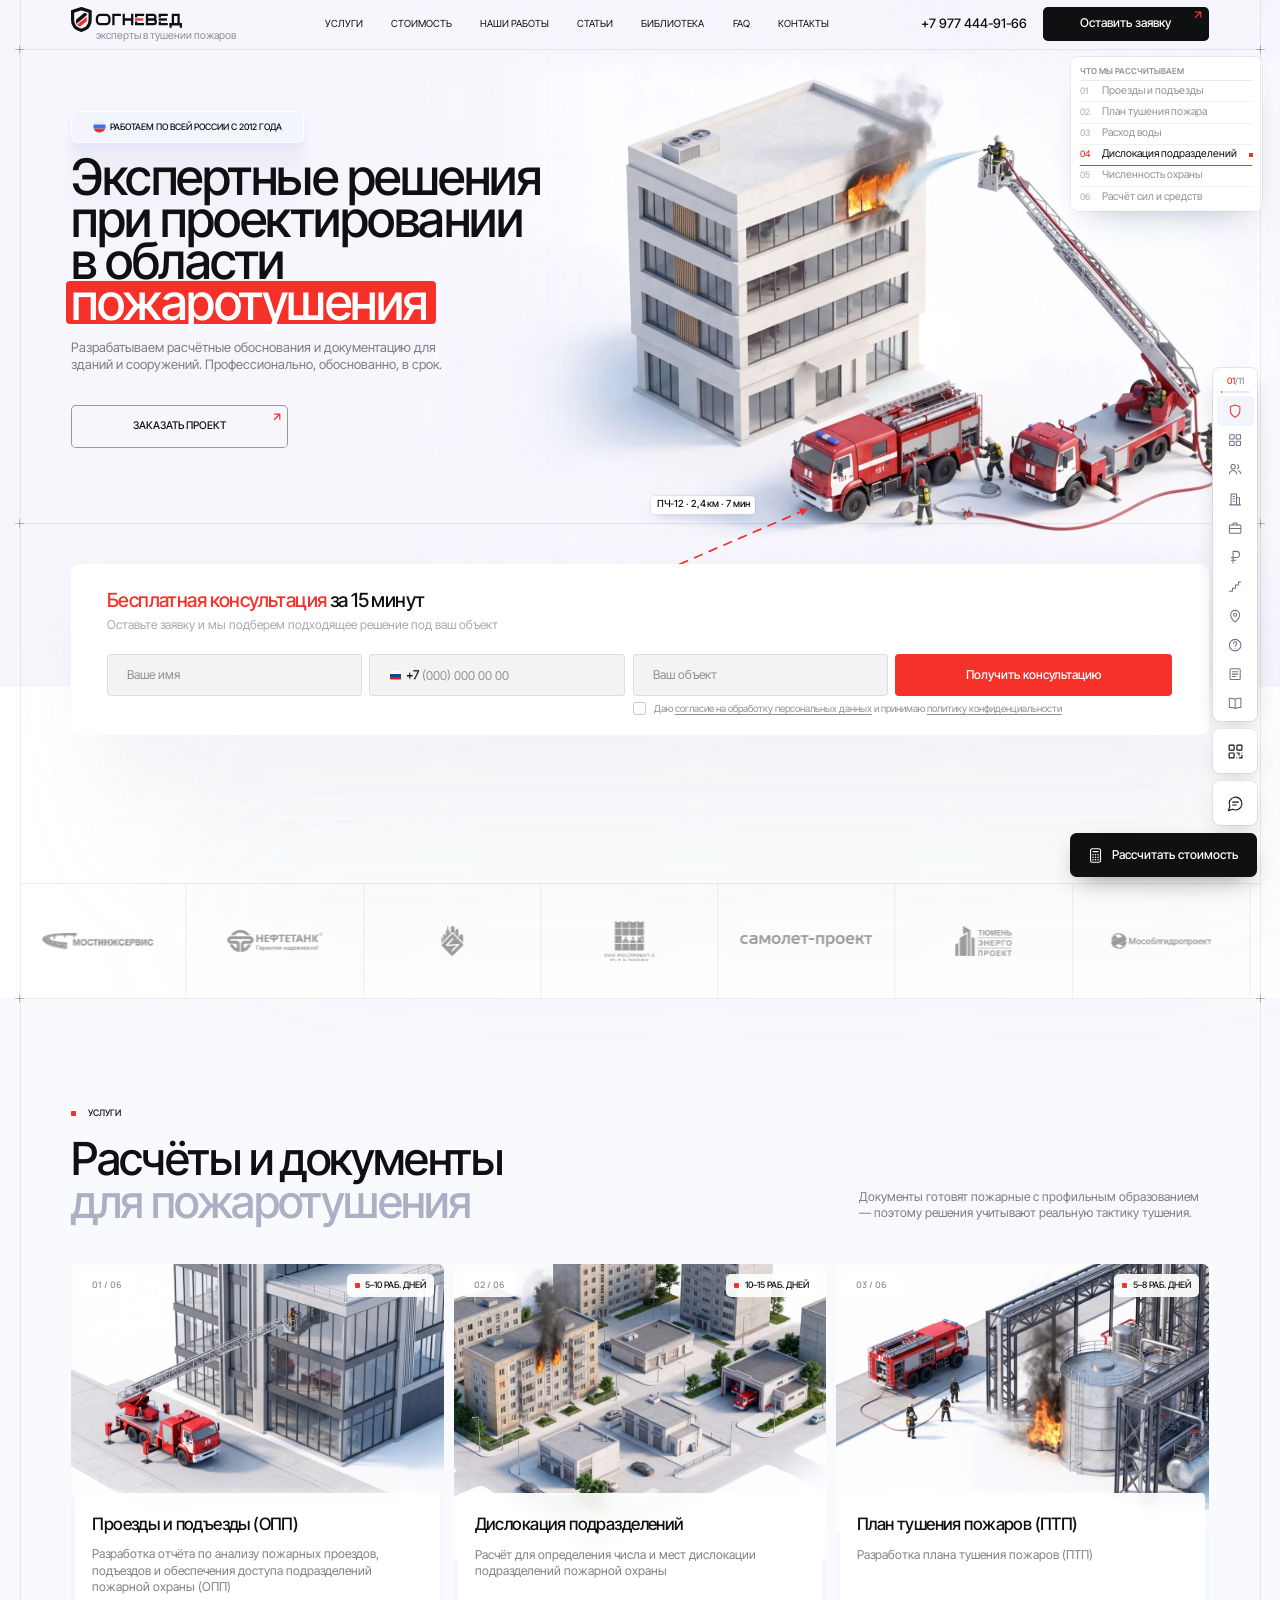
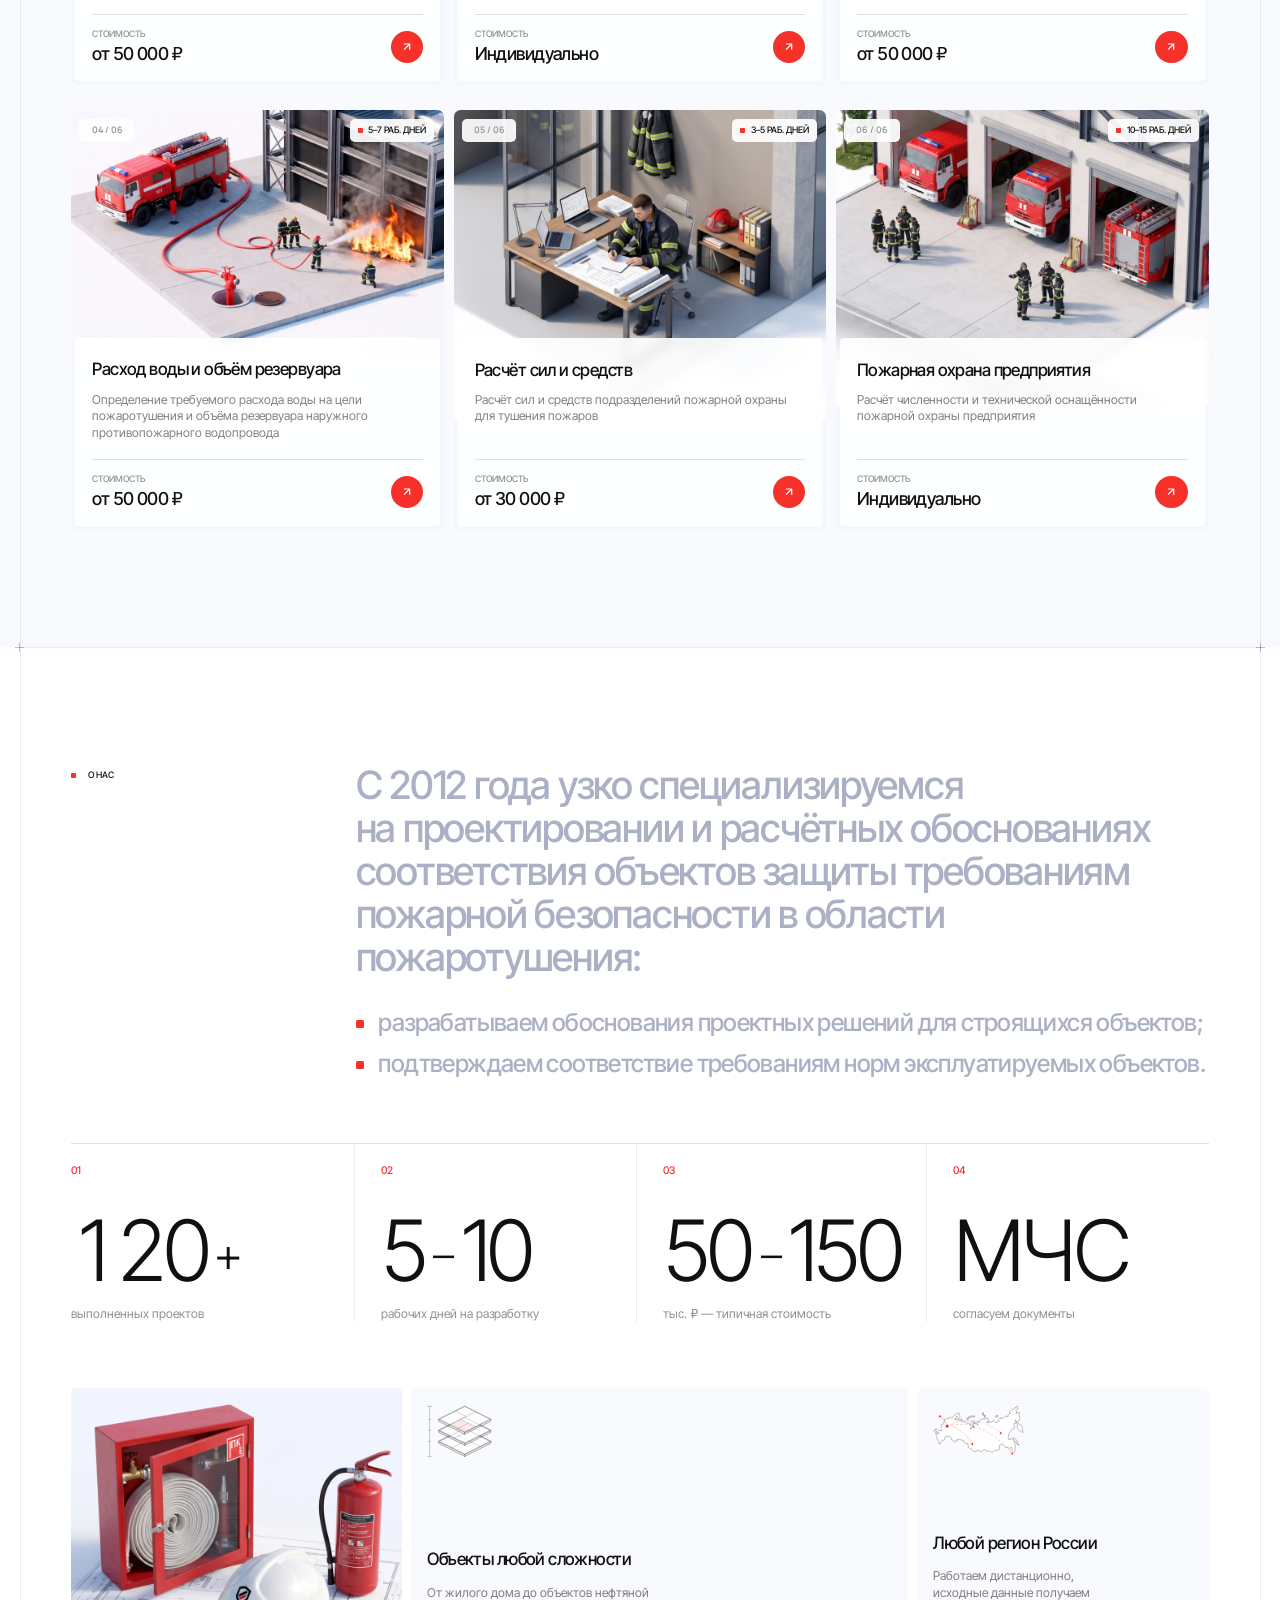
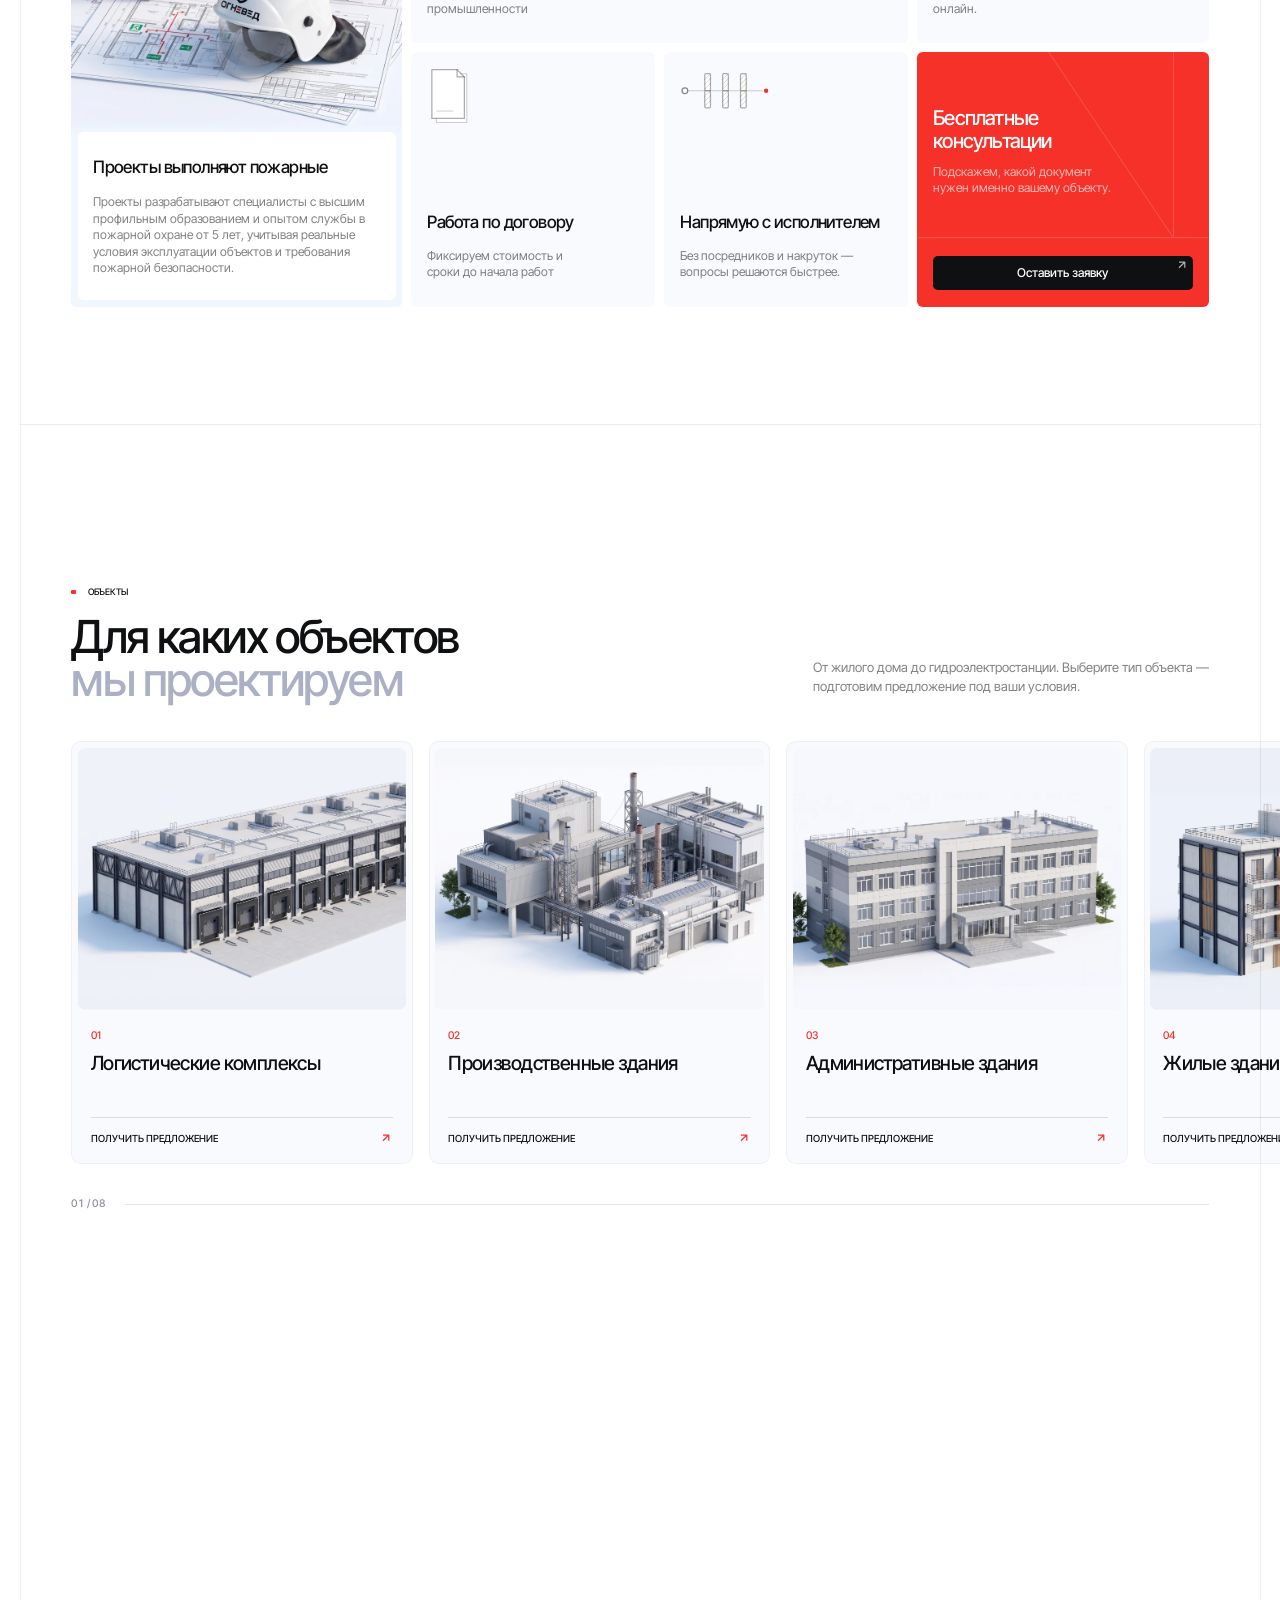
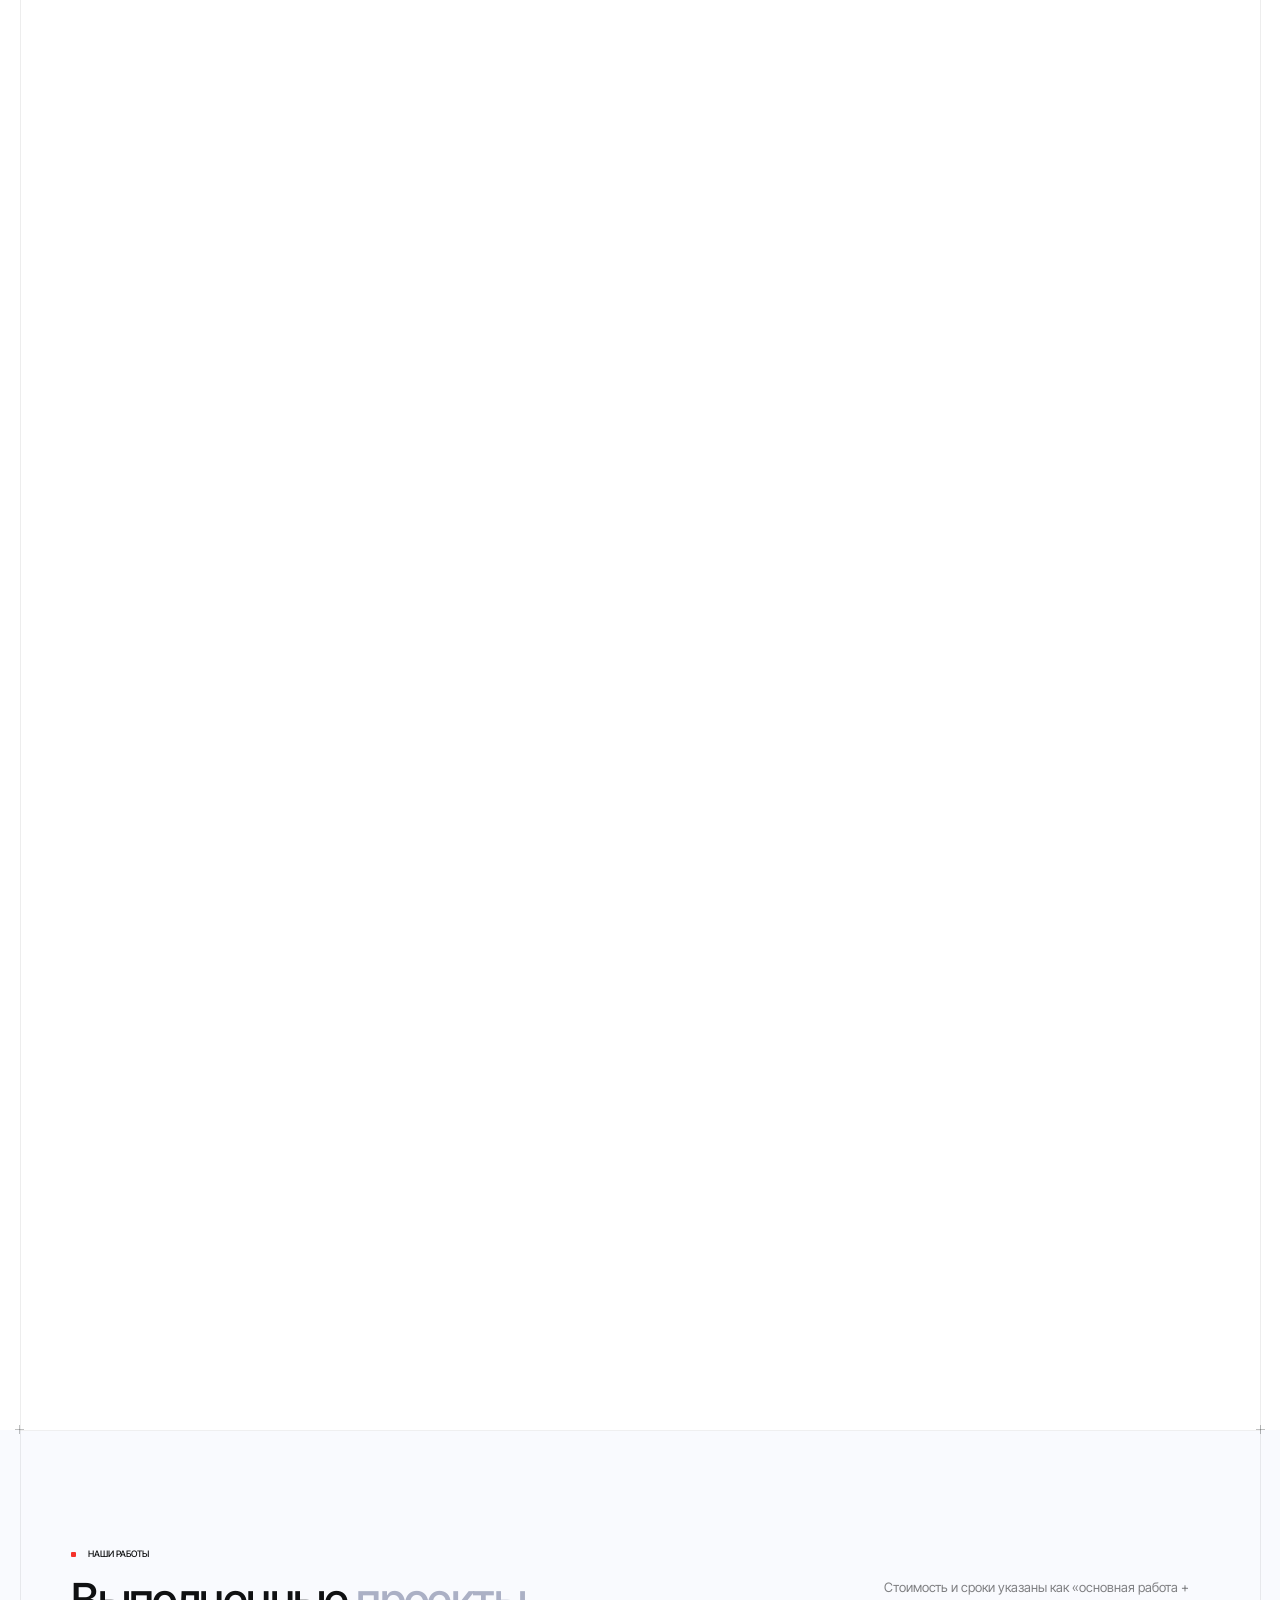
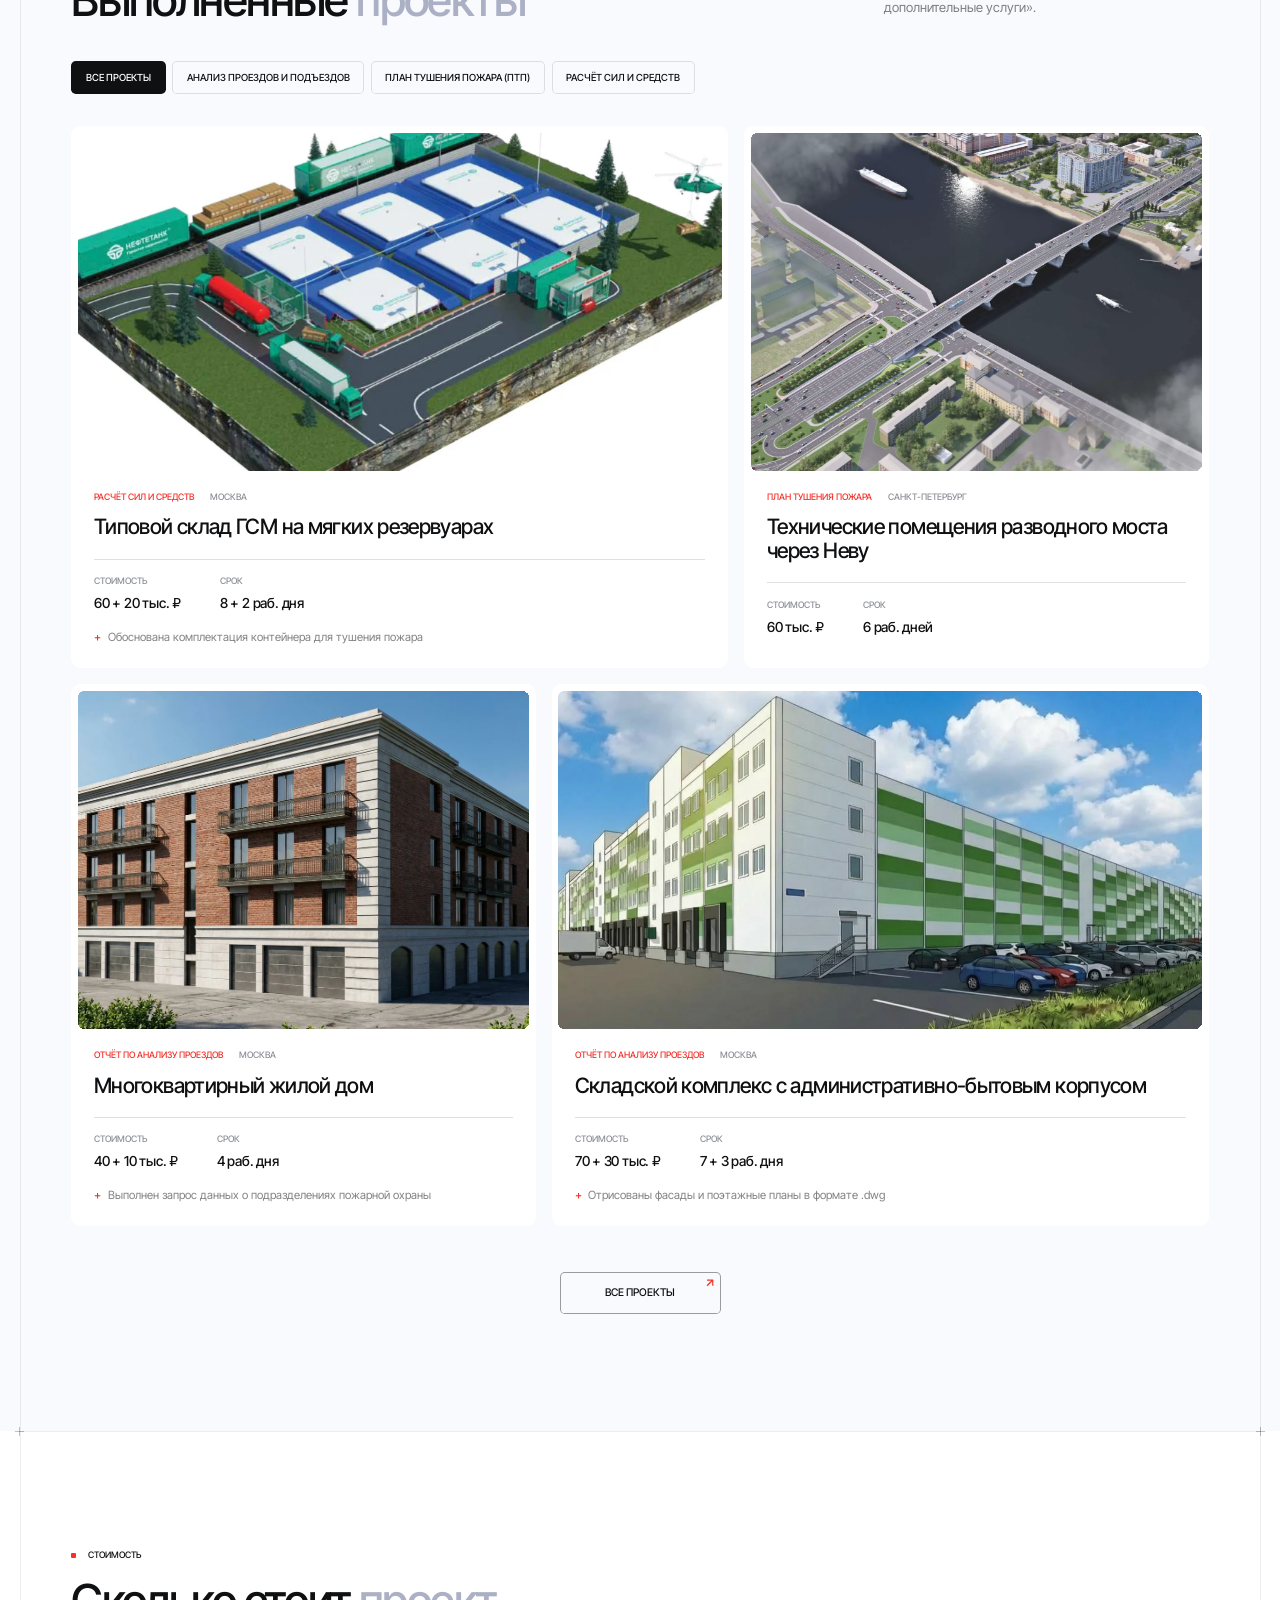
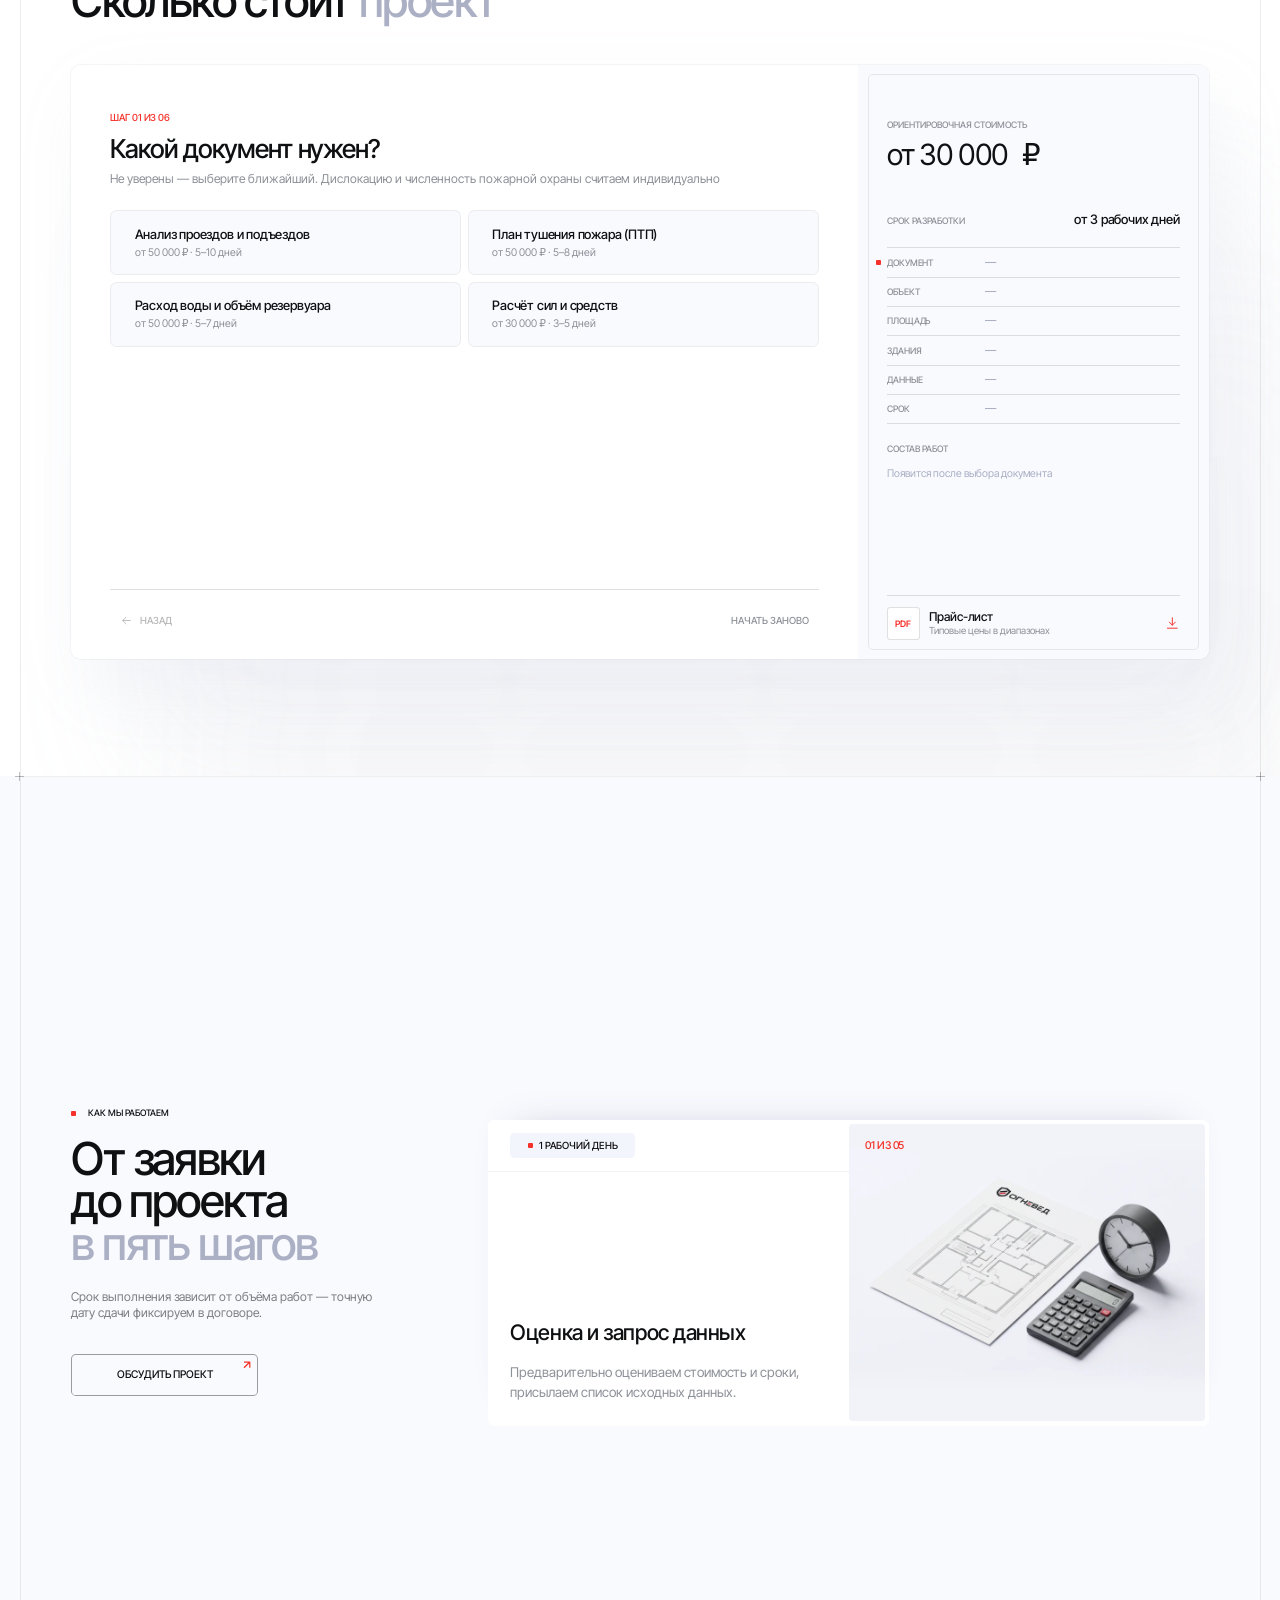
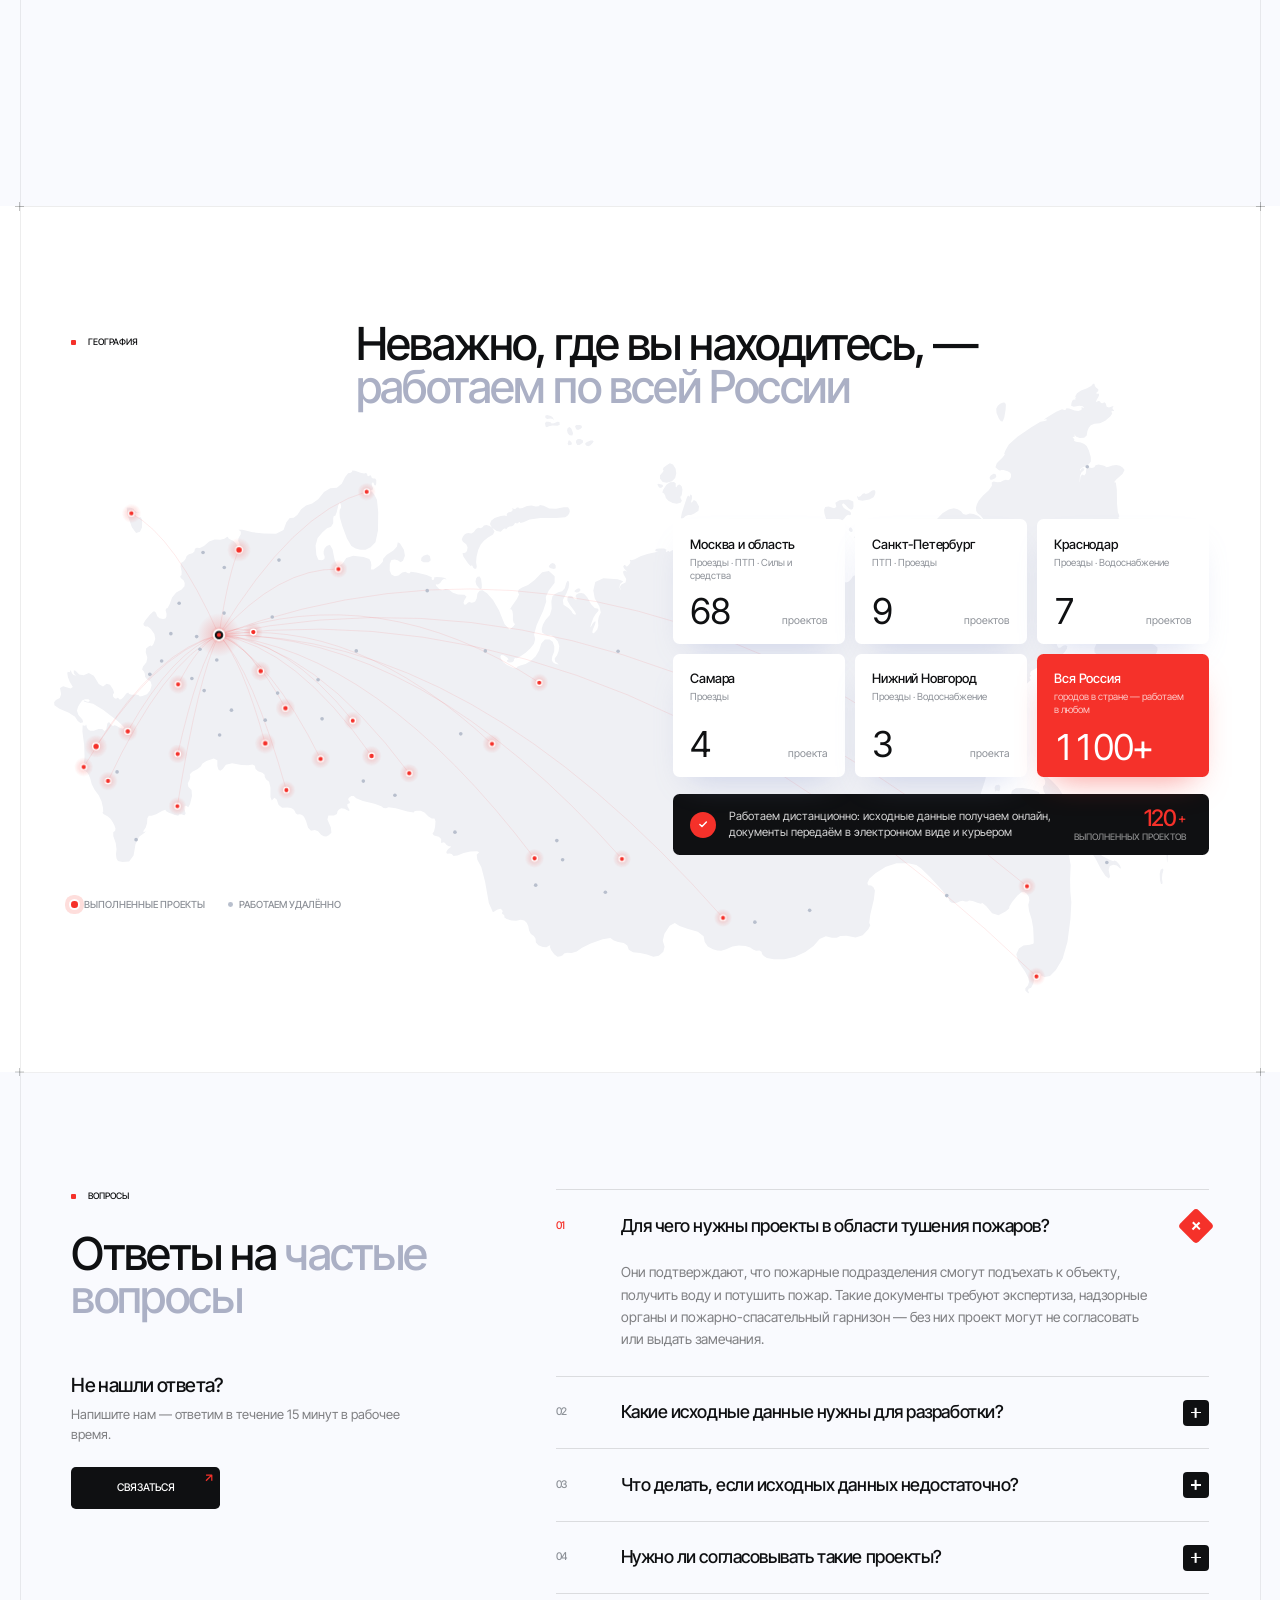
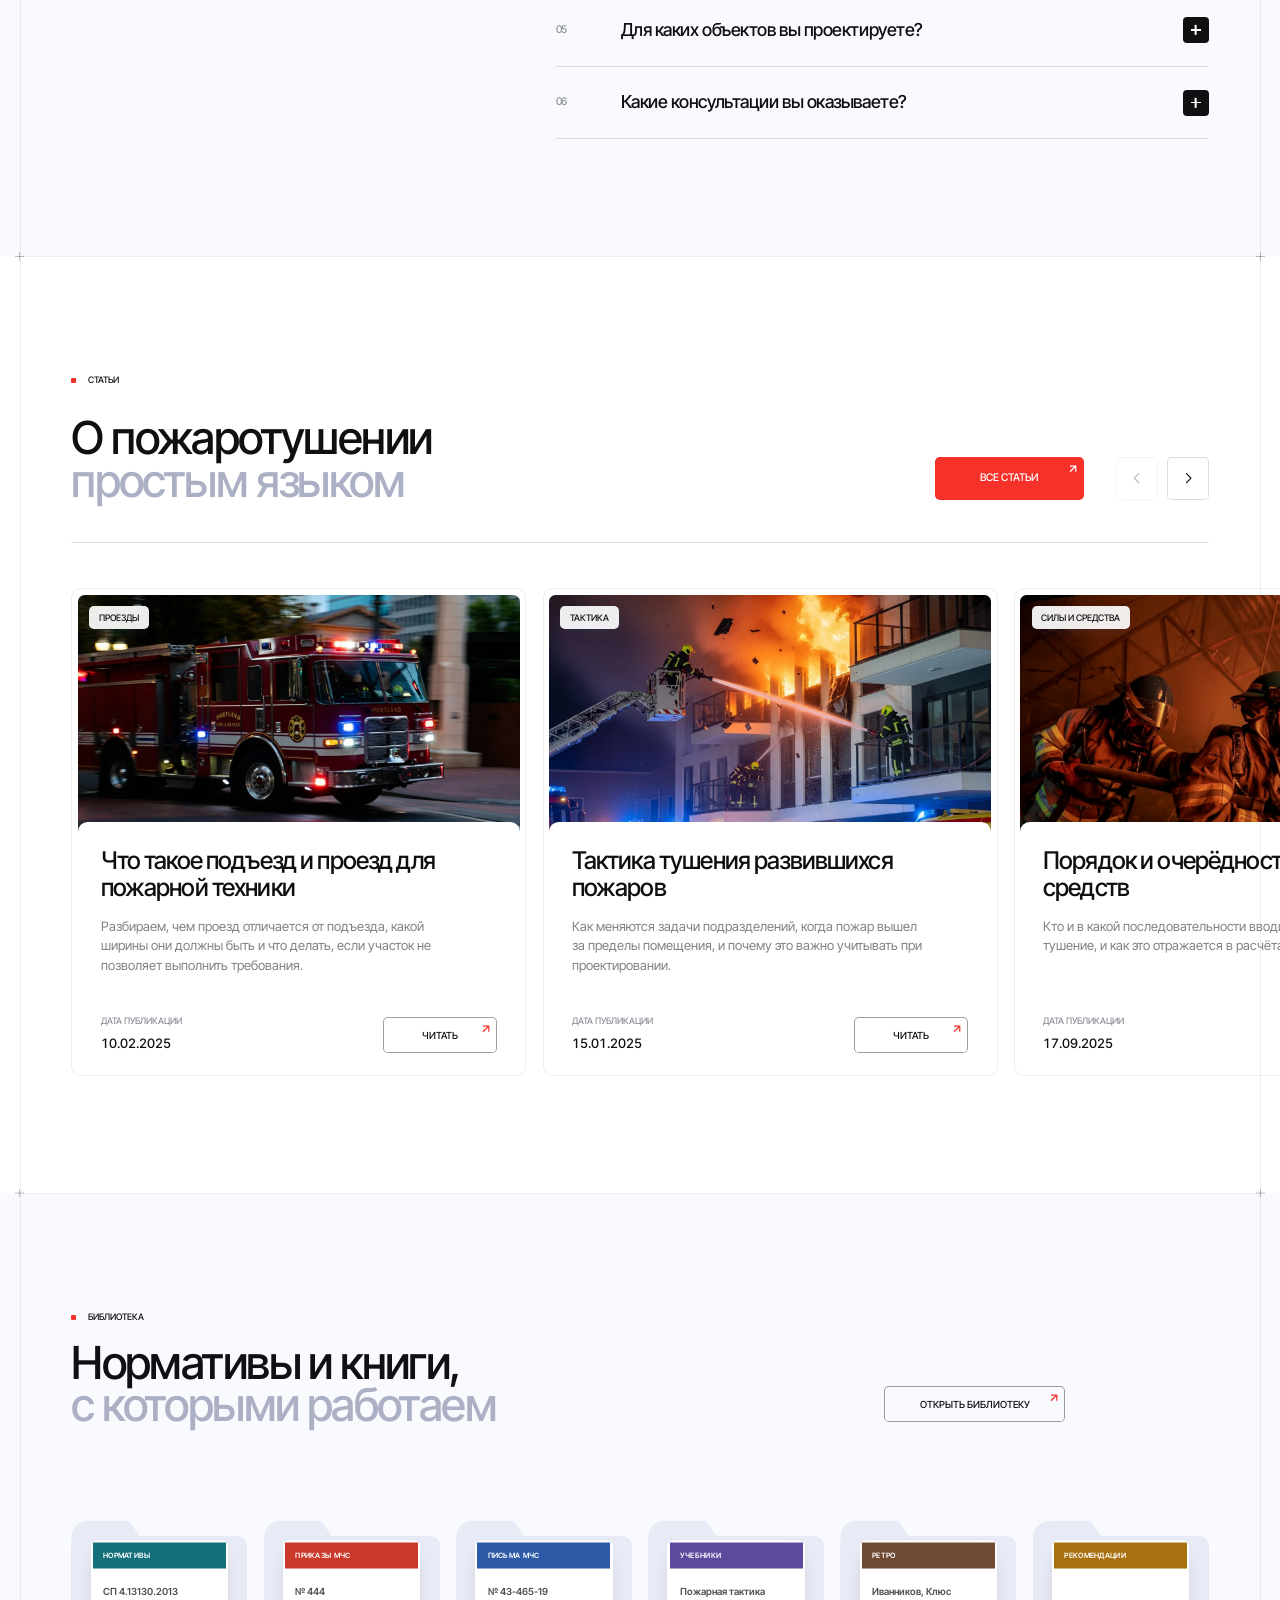
==== commit 589c8b12: "ОГНЕВЕД: правки заказчика — прайс-лист PDF, QR звонка, численность индивидуально, перемешивание прое" ====
--- a/index.html
+++ b/index.html
@@ -7,8 +7,7 @@
 <title>ОГНЕВЕД — проекты в области тушения пожаров</title>
 <meta name="description" content="Расчёты и проектная документация в области пожаротушения: проезды и подъезды, планы тушения пожаров, расход воды, силы и средства. Работаем по всей России.">
 <link rel="icon" href="favicon.svg" type="image/svg+xml">
-<link rel="preconnect" href="https://fonts.googleapis.com"><link rel="preconnect" href="https://fonts.gstatic.com" crossorigin>
-<link href="https://fonts.googleapis.com/css2?family=Inter+Tight:wght@300;400;500;600&family=Manrope:wght@600&display=swap" rel="stylesheet">
+<link rel="stylesheet" href="css/fonts.css">
 <link rel="stylesheet" href="css/base.css">
 <link rel="stylesheet" href="css/parts.css">
 <link rel="stylesheet" href="css/home.css">
@@ -47,7 +46,7 @@
           <label class="fld fld--tel"><svg class="flag" viewBox="0 0 14 11" aria-hidden="true"><path d="M14 9.036c0 .417-.164.816-.456 1.111a1.55 1.55 0 0 1-1.1.46H1.556a1.55 1.55 0 0 1-1.1-.46A1.58 1.58 0 0 1 0 9.036V7.464h14v1.572Z" fill="#CE2028"/><path d="M0 3.536h14v3.928H0z" fill="#22408C"/><path d="M12.444.393H1.556c-.413 0-.809.165-1.1.46A1.58 1.58 0 0 0 0 1.964v1.572h14V1.964c0-.417-.164-.816-.456-1.111a1.55 1.55 0 0 0-1.1-.46Z" fill="#fff"/></svg><input name="phone" type="tel" placeholder="+7 (000) 000 00 00" autocomplete="tel" required><span class="pfx">+7</span></label>
           <label class="fld"><input name="obj" placeholder=" "><span>Ваш объект</span></label>
           <button class="btn btn--red" type="submit">Получить консультацию</button>
-          <p class="consent">Нажимая кнопку, вы соглашаетесь с <a href="#">политикой конфиденциальности</a></p>
+          <label class="consent agr"><input type="checkbox" name="agree" required><i></i><span>Даю <a href="soglasie.html" target="_blank">согласие на&nbsp;обработку персональных данных</a> и&nbsp;принимаю <a href="politika.html" target="_blank">политику конфиденциальности</a></span></label>
           <div class="form-ok"><svg viewBox="0 0 24 24" fill="none" stroke="currentColor" stroke-width="1.6" stroke-linecap="round" stroke-linejoin="round"><circle cx="12" cy="12" r="10"/><path d="m7.5 12.5 3 3 6-6.5"/></svg><b>Заявка отправлена</b><p class="muted">Специалист перезвонит в течение 15 минут в рабочее время.</p></div>
         </form>
       </div>
@@ -77,7 +76,10 @@
     <div class="wrap2">
       <div class="st">
         <p class="badge badge--flat rv"><i></i>О нас</p>
-        <p class="st-text" id="statement">С&nbsp;2012 года узко специализируемся на&nbsp;тушении пожаров. Разрабатываем проектные обоснования, которые подтверждают: пожарные подразделения смогут подъехать к&nbsp;объекту, получить воду и&nbsp;потушить пожар.</p>
+        <div class="st-text" id="statement">
+          <p>С&nbsp;2012 года узко специализируемся на&nbsp;проектировании и&nbsp;расчётных обоснованиях соответствия объектов защиты требованиям пожарной безопасности в&nbsp;области пожаротушения:</p>
+          <ul><li>разрабатываем обоснования проектных решений для строящихся объектов;</li><li>подтверждаем соответствие требованиям норм эксплуатируемых объектов.</li></ul>
+        </div>
       </div>
       <ul class="nums" id="nums"></ul>
       <ul class="prx" id="pros"></ul>
@@ -210,6 +212,7 @@
 <footer class="ftr ftr--dark" id="ftr"></footer>
 
 <script src="js/vendor/lenis.min.js"></script>
+<script src="js/vendor/qrcode.js"></script>
 <script src="js/data.js"></script>
 <script src="js/map-dots.js"></script>
 <script src="js/map-outline.js"></script>
--- a/css/fonts.css
+++ b/css/fonts.css
@@ -0,0 +1,181 @@
+/* Inter Tight и Manrope: кириллица и латиница, файлы лежат на сайте (fonts/) */
+@font-face {
+  font-family: 'Inter Tight';
+  font-style: normal;
+  font-weight: 300;
+  font-display: swap;
+  src: url(../fonts/inter-tight-cyrillic-ext.woff2) format('woff2');
+  unicode-range: U+0460-052F, U+1C80-1C8A, U+20B4, U+2DE0-2DFF, U+A640-A69F, U+FE2E-FE2F;
+}
+
+@font-face {
+  font-family: 'Inter Tight';
+  font-style: normal;
+  font-weight: 300;
+  font-display: swap;
+  src: url(../fonts/inter-tight-cyrillic.woff2) format('woff2');
+  unicode-range: U+0301, U+0400-045F, U+0490-0491, U+04B0-04B1, U+2116;
+}
+
+@font-face {
+  font-family: 'Inter Tight';
+  font-style: normal;
+  font-weight: 300;
+  font-display: swap;
+  src: url(../fonts/inter-tight-latin-ext.woff2) format('woff2');
+  unicode-range: U+0100-02BA, U+02BD-02C5, U+02C7-02CC, U+02CE-02D7, U+02DD-02FF, U+0304, U+0308, U+0329, U+1D00-1DBF, U+1E00-1E9F, U+1EF2-1EFF, U+2020, U+20A0-20AB, U+20AD-20C4, U+2113, U+2C60-2C7F, U+A720-A7FF;
+}
+
+@font-face {
+  font-family: 'Inter Tight';
+  font-style: normal;
+  font-weight: 300;
+  font-display: swap;
+  src: url(../fonts/inter-tight-latin.woff2) format('woff2');
+  unicode-range: U+0000-00FF, U+0131, U+0152-0153, U+02BB-02BC, U+02C6, U+02DA, U+02DC, U+0304, U+0308, U+0329, U+2000-206F, U+20AC, U+2122, U+2191, U+2193, U+2212, U+2215, U+FEFF, U+FFFD;
+}
+
+@font-face {
+  font-family: 'Inter Tight';
+  font-style: normal;
+  font-weight: 400;
+  font-display: swap;
+  src: url(../fonts/inter-tight-cyrillic-ext.woff2) format('woff2');
+  unicode-range: U+0460-052F, U+1C80-1C8A, U+20B4, U+2DE0-2DFF, U+A640-A69F, U+FE2E-FE2F;
+}
+
+@font-face {
+  font-family: 'Inter Tight';
+  font-style: normal;
+  font-weight: 400;
+  font-display: swap;
+  src: url(../fonts/inter-tight-cyrillic.woff2) format('woff2');
+  unicode-range: U+0301, U+0400-045F, U+0490-0491, U+04B0-04B1, U+2116;
+}
+
+@font-face {
+  font-family: 'Inter Tight';
+  font-style: normal;
+  font-weight: 400;
+  font-display: swap;
+  src: url(../fonts/inter-tight-latin-ext.woff2) format('woff2');
+  unicode-range: U+0100-02BA, U+02BD-02C5, U+02C7-02CC, U+02CE-02D7, U+02DD-02FF, U+0304, U+0308, U+0329, U+1D00-1DBF, U+1E00-1E9F, U+1EF2-1EFF, U+2020, U+20A0-20AB, U+20AD-20C4, U+2113, U+2C60-2C7F, U+A720-A7FF;
+}
+
+@font-face {
+  font-family: 'Inter Tight';
+  font-style: normal;
+  font-weight: 400;
+  font-display: swap;
+  src: url(../fonts/inter-tight-latin.woff2) format('woff2');
+  unicode-range: U+0000-00FF, U+0131, U+0152-0153, U+02BB-02BC, U+02C6, U+02DA, U+02DC, U+0304, U+0308, U+0329, U+2000-206F, U+20AC, U+2122, U+2191, U+2193, U+2212, U+2215, U+FEFF, U+FFFD;
+}
+
+@font-face {
+  font-family: 'Inter Tight';
+  font-style: normal;
+  font-weight: 500;
+  font-display: swap;
+  src: url(../fonts/inter-tight-cyrillic-ext.woff2) format('woff2');
+  unicode-range: U+0460-052F, U+1C80-1C8A, U+20B4, U+2DE0-2DFF, U+A640-A69F, U+FE2E-FE2F;
+}
+
+@font-face {
+  font-family: 'Inter Tight';
+  font-style: normal;
+  font-weight: 500;
+  font-display: swap;
+  src: url(../fonts/inter-tight-cyrillic.woff2) format('woff2');
+  unicode-range: U+0301, U+0400-045F, U+0490-0491, U+04B0-04B1, U+2116;
+}
+
+@font-face {
+  font-family: 'Inter Tight';
+  font-style: normal;
+  font-weight: 500;
+  font-display: swap;
+  src: url(../fonts/inter-tight-latin-ext.woff2) format('woff2');
+  unicode-range: U+0100-02BA, U+02BD-02C5, U+02C7-02CC, U+02CE-02D7, U+02DD-02FF, U+0304, U+0308, U+0329, U+1D00-1DBF, U+1E00-1E9F, U+1EF2-1EFF, U+2020, U+20A0-20AB, U+20AD-20C4, U+2113, U+2C60-2C7F, U+A720-A7FF;
+}
+
+@font-face {
+  font-family: 'Inter Tight';
+  font-style: normal;
+  font-weight: 500;
+  font-display: swap;
+  src: url(../fonts/inter-tight-latin.woff2) format('woff2');
+  unicode-range: U+0000-00FF, U+0131, U+0152-0153, U+02BB-02BC, U+02C6, U+02DA, U+02DC, U+0304, U+0308, U+0329, U+2000-206F, U+20AC, U+2122, U+2191, U+2193, U+2212, U+2215, U+FEFF, U+FFFD;
+}
+
+@font-face {
+  font-family: 'Inter Tight';
+  font-style: normal;
+  font-weight: 600;
+  font-display: swap;
+  src: url(../fonts/inter-tight-cyrillic-ext.woff2) format('woff2');
+  unicode-range: U+0460-052F, U+1C80-1C8A, U+20B4, U+2DE0-2DFF, U+A640-A69F, U+FE2E-FE2F;
+}
+
+@font-face {
+  font-family: 'Inter Tight';
+  font-style: normal;
+  font-weight: 600;
+  font-display: swap;
+  src: url(../fonts/inter-tight-cyrillic.woff2) format('woff2');
+  unicode-range: U+0301, U+0400-045F, U+0490-0491, U+04B0-04B1, U+2116;
+}
+
+@font-face {
+  font-family: 'Inter Tight';
+  font-style: normal;
+  font-weight: 600;
+  font-display: swap;
+  src: url(../fonts/inter-tight-latin-ext.woff2) format('woff2');
+  unicode-range: U+0100-02BA, U+02BD-02C5, U+02C7-02CC, U+02CE-02D7, U+02DD-02FF, U+0304, U+0308, U+0329, U+1D00-1DBF, U+1E00-1E9F, U+1EF2-1EFF, U+2020, U+20A0-20AB, U+20AD-20C4, U+2113, U+2C60-2C7F, U+A720-A7FF;
+}
+
+@font-face {
+  font-family: 'Inter Tight';
+  font-style: normal;
+  font-weight: 600;
+  font-display: swap;
+  src: url(../fonts/inter-tight-latin.woff2) format('woff2');
+  unicode-range: U+0000-00FF, U+0131, U+0152-0153, U+02BB-02BC, U+02C6, U+02DA, U+02DC, U+0304, U+0308, U+0329, U+2000-206F, U+20AC, U+2122, U+2191, U+2193, U+2212, U+2215, U+FEFF, U+FFFD;
+}
+
+@font-face {
+  font-family: 'Manrope';
+  font-style: normal;
+  font-weight: 600;
+  font-display: swap;
+  src: url(../fonts/manrope-cyrillic-ext.woff2) format('woff2');
+  unicode-range: U+0460-052F, U+1C80-1C8A, U+20B4, U+2DE0-2DFF, U+A640-A69F, U+FE2E-FE2F;
+}
+
+@font-face {
+  font-family: 'Manrope';
+  font-style: normal;
+  font-weight: 600;
+  font-display: swap;
+  src: url(../fonts/manrope-cyrillic.woff2) format('woff2');
+  unicode-range: U+0301, U+0400-045F, U+0490-0491, U+04B0-04B1, U+2116;
+}
+
+@font-face {
+  font-family: 'Manrope';
+  font-style: normal;
+  font-weight: 600;
+  font-display: swap;
+  src: url(../fonts/manrope-latin-ext.woff2) format('woff2');
+  unicode-range: U+0100-02BA, U+02BD-02C5, U+02C7-02CC, U+02CE-02D7, U+02DD-02FF, U+0304, U+0308, U+0329, U+1D00-1DBF, U+1E00-1E9F, U+1EF2-1EFF, U+2020, U+20A0-20AB, U+20AD-20C4, U+2113, U+2C60-2C7F, U+A720-A7FF;
+}
+
+@font-face {
+  font-family: 'Manrope';
+  font-style: normal;
+  font-weight: 600;
+  font-display: swap;
+  src: url(../fonts/manrope-latin.woff2) format('woff2');
+  unicode-range: U+0000-00FF, U+0131, U+0152-0153, U+02BB-02BC, U+02C6, U+02DA, U+02DC, U+0304, U+0308, U+0329, U+2000-206F, U+20AC, U+2122, U+2191, U+2193, U+2212, U+2215, U+FEFF, U+FFFD;
+}
+
--- a/css/parts.css
+++ b/css/parts.css
@@ -20,7 +20,10 @@
 /* стилизованные обложки нормативов */
 .cv { height: 100%; display: flex; flex-direction: column; padding: 9%; background: #fff; }
 .cv-h { margin: -9% -9% 0; padding: 7% 9%; font-size: .5625rem; line-height: 1.3; font-weight: 600; letter-spacing: .04em; text-transform: uppercase; color: #fff; }
-.cv--teal .cv-h { background: #13707b; } .cv--red .cv-h { background: #c9382a; } .cv--dark .cv-h { background: #2a2c30; } .cv--paper { background: #f3eee4; } .cv--paper .cv-h { background: #7d2c21; }
+/* цвет вкладыша — раздел библиотеки (OG.bookCats) */
+.cv-h, .lb-h i { background: var(--cc); }
+.cv--pb, .lb-cat--pb { --cc: #13707b; } .cv--prikaz, .lb-cat--prikaz { --cc: #c9382a; } .cv--rek, .lb-cat--rek { --cc: #a8700f; }
+.cv--pisma, .lb-cat--pisma { --cc: #2c5aa6; } .cv--ucheb, .lb-cat--ucheb { --cc: #5d4a9e; } .cv--old, .lb-cat--old { --cc: #6e4a34; }
 .cv-n { margin-top: 14%; font-size: .75rem; font-weight: 600; color: var(--ink-2); }
 .cv-t { margin-top: 5%; font-size: .625rem; line-height: 1.35; font-weight: 600; text-transform: uppercase; color: var(--ink); }
 .cv-l { margin-top: 10%; display: grid; gap: 5px; }
--- a/css/home.css
+++ b/css/home.css
@@ -45,6 +45,8 @@
 /* соседние блоки на главной разного цвета — у каждого свой верхний отступ (в base.css у внутренних страниц он обнулён) */
 .home .sec + .sec { padding-top: 9rem; }
 .sec--tint { background: var(--tint); }
+/* на тонированном фоне полупрозрачная линия темнее, чем на белом: у всех горизонталей рамки один непрозрачный цвет */
+.sec.sec--tint::before { background: #efeff0; }
 .sec::before { content: ''; position: absolute; z-index: 3; top: 0; left: var(--fx); right: var(--fx); height: 1px; background: var(--ln); }
 .sec::after { content: ''; position: absolute; z-index: 5; top: -.34375rem; left: calc(var(--fx) - .34375rem); right: calc(var(--fx) - .34375rem); height: .6875rem; pointer-events: none;
   background: url("data:image/svg+xml,%3Csvg xmlns='http://www.w3.org/2000/svg' viewBox='0 0 11 11'%3E%3Cpath d='M5.5 0v11M0 5.5h11' stroke='%230f1012' stroke-opacity='.32'/%3E%3C/svg%3E") left center / .6875rem no-repeat,
@@ -301,9 +303,19 @@
 .home .hf .fld input:focus { background: #fff; box-shadow: inset 0 0 0 1px var(--ink); }
 .home .hf .fld.err input { box-shadow: inset 0 0 0 1px var(--red); }
 .home .hf .btn { margin: 0; height: 3.25rem; border-radius: .3125rem; font-size: .9375rem; line-height: 1.35; font-weight: 500; text-transform: none; }
-.home .hf .consent { grid-column: 4; font-size: .6875rem; line-height: 1.17; color: rgba(0, 0, 0, .27); white-space: nowrap; }
-.home .hf .consent a { text-decoration: underline; text-underline-offset: 2px; color: inherit; transition: color .3s; }
-.home .hf .consent a:hover { color: var(--ink); }
+.home .hf .consent { grid-column: 3 / 5; }
+/* согласие в формах: своя галочка в цвете сайта; ссылки открываются в новой вкладке, чтобы форма не пропала */
+.agr { position: relative; display: grid; grid-template-columns: 1rem minmax(0, 1fr); column-gap: .625rem; align-items: start; font-size: .75rem; line-height: 1.35; color: var(--grey); cursor: pointer; }
+.agr input { position: absolute; width: 1rem; height: 1rem; margin: 0; opacity: 0; cursor: pointer; }
+.agr i { width: 1rem; height: 1rem; border-radius: .1875rem; background: #fff; box-shadow: inset 0 0 0 1px #c6cbd2; transition: background-color .2s, box-shadow .2s; }
+.agr i::after { content: ''; display: block; width: .5rem; height: .25rem; margin: .3125rem 0 0 .25rem; border-left: 1.5px solid #fff; border-bottom: 1.5px solid #fff; transform: rotate(-45deg); opacity: 0; transition: opacity .2s; }
+.agr input:checked + i { background: var(--red); box-shadow: none; }
+.agr input:checked + i::after { opacity: 1; }
+.agr input:focus-visible + i { box-shadow: inset 0 0 0 1px var(--ink); }
+.agr.err i { box-shadow: inset 0 0 0 1.5px var(--red); }
+.agr.err span { color: var(--red); }
+.agr a { text-decoration: underline; text-underline-offset: 2px; transition: color .3s; }
+.agr a:hover { color: var(--ink); }
 .home .hf .form-ok { grid-column: 1 / -1; padding: 0; display: none; }
 .home .hf.is-sent .form-ok { display: flex; align-items: center; gap: 1rem; text-align: left; }
 .home .hf .form-ok svg { margin: 0; width: 2.5rem; height: 2.5rem; color: var(--red); }
@@ -313,11 +325,9 @@
 .cl-head { display: flex; align-items: center; justify-content: space-between; gap: 2rem; }
 .cl-note { font-size: .9375rem; color: var(--grey); }
 /* лента логотипов между линиями рамки: ячейки как в макете (7 на ширину рамки), едет влево без остановки */
-.cl-grid { container-type: inline-size; margin: 2.5rem var(--fx) 0; border-top: 1px solid var(--ln); border-bottom: 1px solid var(--ln); overflow: hidden; }
-.cl-track { display: flex; width: max-content; animation: cl-run 42s linear infinite; }
-.cl-grid:hover .cl-track { animation-play-state: paused; }
-@keyframes cl-run { to { transform: translate3d(-50%, 0, 0); } }
-@media (prefers-reduced-motion: reduce) { .cl-track { animation: none; } }
+.cl-grid { container-type: inline-size; margin: 2.5rem var(--fx) 0; border-top: 1px solid var(--ln); overflow: hidden; cursor: grab; touch-action: pan-y; -webkit-user-select: none; user-select: none; }
+.cl-grid.is-drag { cursor: grabbing; }
+.cl-track { display: flex; width: max-content; will-change: transform; }
 .cl-i { flex: none; display: grid; place-items: center; width: calc(100cqw / 7); height: 8.75rem; padding: 0 1.5rem; border-right: 1px solid var(--ln); }
 .cl-i img { width: auto; max-width: 100%; opacity: .42; transition: opacity .5s, transform .7s var(--e-out); }
 .cl-i:hover img { opacity: .95; transform: scale(1.04); }
@@ -327,7 +337,25 @@
 .st .badge { margin-top: .3125rem; justify-self: start; }
 .st-text { font-size: 3rem; line-height: 1.1; font-weight: 500; letter-spacing: -.032em; color: var(--grey-2); }
 .st-text .sw { transition: color .25s linear; }
-.nums { display: grid; grid-template-columns: repeat(4, minmax(max-content, 1fr)); margin-top: 8rem; border-top: 1px solid var(--ln-2); }
+.st-text ul { display: grid; gap: .875rem; margin-top: 2.25rem; font-size: 1.875rem; line-height: 1.2; letter-spacing: -.025em; }
+.st-text li { position: relative; padding-left: 1.75rem; }
+.st-text li::before { content: ''; position: absolute; left: 0; top: .5em; width: .625rem; height: .625rem; background: var(--red); border-radius: .125rem; }
+
+/* панель блоков над кнопками связи (home.js): та же ширина, скругление и тень, что у кнопок; подпись — их плашка .d-tip.
+   Высота строк ужимается на низких экранах, чтобы панель не упиралась в шапку */
+.rl { justify-self: end; display: grid; width: 3.375rem; padding: .25rem; border-radius: .5rem; background: #fff; box-shadow: 0 .75rem 2rem -.75rem rgba(15, 16, 18, .3), 0 0 0 1px var(--line); opacity: 0; visibility: hidden; transform: translateX(.5rem); transition: opacity .4s, transform .6s var(--e-out), visibility .4s; }
+.rl.is-show { opacity: 1; visibility: visible; transform: none; }
+.rl-n { padding: .4375rem 0 .375rem; text-align: center; font-size: .6875rem; line-height: 1; color: var(--grey); }
+.rl-n b { font-weight: 500; color: var(--red); }
+.rl-p { position: relative; display: block; height: 2px; margin: 0 .3125rem .25rem; border-radius: 1px; background: #e8ebf5; overflow: hidden; }
+.rl-p i { position: absolute; inset: 0; background: var(--red); transform: scaleX(0); transform-origin: 0 50%; }
+.rl a { position: relative; display: grid; place-items: center; height: min(2.25rem, calc((100vh - 23rem) / 11)); border-radius: .3125rem; color: #6d7185; transition: background-color .3s, color .3s; }
+.rl svg { width: 1.25rem; height: 1.25rem; fill: none; stroke: currentColor; stroke-width: 1.5; stroke-linecap: round; stroke-linejoin: round; }
+.rl a:hover { background: var(--tint-2); color: var(--ink); }
+.rl a.is-on { background: var(--tint-2); color: var(--red); }
+.dock .rl a:hover .d-tip, .dock .rl:not(:hover) a.is-flash .d-tip { opacity: 1; transform: translate(0, -50%); }
+@media (max-width: 1023px) { .rl { display: none; } }
+.nums { display: grid; grid-template-columns: repeat(4, minmax(max-content, 1fr)); margin-top: 5rem; border-top: 1px solid var(--ln-2); }
 .nums li { position: relative; padding: 1.5rem 2rem 0 0; }
 .nums li + li { padding-left: 2rem; border-left: 1px solid var(--ln); }
 /* крупные цифры (motion.js): тире диапазона и плюс — мельче цифр и с воздухом, акцент на самих числах */
@@ -582,7 +610,7 @@
 .objx-pin .sh { grid-template-columns: minmax(0, 1fr) auto; margin-bottom: 3rem; }
 .objx-pin .sh-r p { white-space: nowrap; }
 #price .sh { margin-bottom: 3.25rem; }
-#price .cx { min-height: 41.375rem; } /* 613 по Figma + запас под «Состав работ» самой длинной услуги, чтобы низ не прыгал */
+#price .cx { min-height: 45.75rem; } /* 613 по Figma + запас под «Состав работ» самой длинной услуги и прайс-лист, чтобы низ не прыгал */
 .objx-track { display: flex; gap: 1.25rem; width: max-content; padding: 0 calc((100vw - var(--cw)) / 2); will-change: transform; }
 .obx { position: relative; flex: none; width: 26.25rem; padding: .5rem; border-radius: .75rem; background: var(--tint); box-shadow: inset 0 0 0 1px rgba(15, 16, 18, .04); transition: background-color .5s, box-shadow .6s var(--e-out), transform .7s var(--e-out); }
 .obx:hover { background: #fff; box-shadow: var(--sh-badge), inset 0 0 0 1px rgba(15, 16, 18, .04); transform: translateY(-.375rem); }
@@ -808,6 +836,14 @@
 .cs-inc li { position: relative; padding-left: 1.25rem; font-size: .8125rem; line-height: 1.4; color: var(--ink-52); animation: dd-in .6s var(--e-out) both; animation-delay: calc(var(--i) * 90ms); }
 .cs-inc li::before { content: ''; position: absolute; left: .125rem; top: .3em; width: .5rem; height: .3125rem; border: solid var(--red); border-width: 0 0 1.5px 1.5px; transform: rotate(-45deg); }
 .cs-inc ul:empty::before { content: 'Появится после выбора документа'; font-size: .8125rem; color: var(--grey-2); }
+/* прайс-лист внизу листа расчёта: плашка PDF, название, стрелка скачивания */
+.cs-pdf { display: flex; align-items: center; gap: .75rem; margin-top: auto; padding-top: .875rem; border-top: 1px solid var(--ln-2); }
+.cs-pdf-i { flex: none; display: grid; place-items: center; width: 2.5rem; height: 2.5rem; border-radius: .25rem; background: #fff; box-shadow: inset 0 0 0 1px var(--ln-2); font-size: .6875rem; font-weight: 600; letter-spacing: .02em; color: var(--red); transition: background-color .3s, color .3s; }
+.cs-pdf-t { display: grid; gap: .0625rem; min-width: 0; }
+.cs-pdf-t b { font-size: .9375rem; line-height: 1.2; font-weight: 500; letter-spacing: -.01em; }
+.cs-pdf-t small { font-size: .75rem; line-height: 1.3; color: var(--grey); }
+.cs-pdf svg { flex: none; width: 1.125rem; height: 1.125rem; margin-left: auto; color: var(--red); }
+.cs-pdf:hover .cs-pdf-i { background: var(--red); color: #fff; }
 .cs-st { color: var(--grey); }
 .cs-st.is-done { color: var(--red); }
 /* калькулятор в окне на главной — светлый */
@@ -860,6 +896,11 @@
 
 /* ── 08 · библиотека: папки в языке макета ── */
 .home .lbx { grid-template-columns: repeat(5, minmax(0, 1fr)); gap: 3.5rem 1.25rem; }
+#lib.lbx { grid-template-columns: repeat(6, minmax(0, 1fr)); }
+#lib .folder { aspect-ratio: 1 / 1.14; }
+#lib .f-doc { height: 66%; }
+#lib .f-front { padding-inline: 1.125rem; }
+#lib .f-t { font-size: .9375rem; }
 .home .lbx .f-back, .home .lbx .f-back::before { background: #e8ebf5; }
 .home .lbx .f-back { border-radius: .75rem; }
 .home .lbx .f-front { border-radius: .75rem; background: var(--tint-2); box-shadow: 0 -.75rem 1.5rem -1.25rem rgba(60, 70, 110, .35); }
@@ -1070,6 +1111,9 @@
 .mdl-c a { font-size: 1.5rem; line-height: 1.15; font-weight: 500; letter-spacing: -.025em; transition: color .3s; }
 .mdl-c a:hover { color: var(--red); }
 .mdl-c small { font-size: .8125rem; color: var(--grey); }
+.mdl-l .mdl-c { grid-template-columns: minmax(0, 1fr) auto; align-items: center; column-gap: 1rem; }
+.mdl-ct { display: grid; gap: .375rem; }
+.mdl-c .msg-q { margin: 0; box-shadow: inset 0 0 0 1px var(--ln-2); }
 .mdl-r { display: flex; flex-direction: column; padding: 2.75rem 2.5rem 2rem 2.75rem; }
 .mdl-t { padding-right: 3rem; font-size: 1.5rem; line-height: 1.1; font-weight: 500; letter-spacing: -.03em; }
 .mdl-s { margin: .625rem 0 1.75rem; font-size: .9375rem; line-height: 1.45; color: var(--ink-52); }
@@ -1081,6 +1125,10 @@
 .mdl--cnt .mdl-h { max-width: 26rem; }
 .mdl--cnt .mdl-s { margin-bottom: 2rem; }
 .mdl--cnt .msg { grid-template-columns: 1fr; }
+/* QR рядом с кнопкой: на телефоне (без наведения) не нужен, там работает сама ссылка */
+.msg-q { flex: none; width: 5.5rem; height: 5.5rem; margin: 0 0 0 auto; border-radius: .25rem; background: #fff; fill: var(--ink); }
+.msg--qr .msg-b { padding-right: 2.25rem; }
+@media (hover: none) { .msg-q { display: none; } }
 /* кнопки связи (ui.js, msgBlock): значок в квадрате, подпись капсом и действие, стрелка-уголок; при наведении
    кнопка заливается чёрным снизу, как кнопки сайта, квадрат значка краснеет */
 .msg { display: grid; grid-template-columns: repeat(auto-fit, minmax(0, 1fr)); gap: .625rem; }
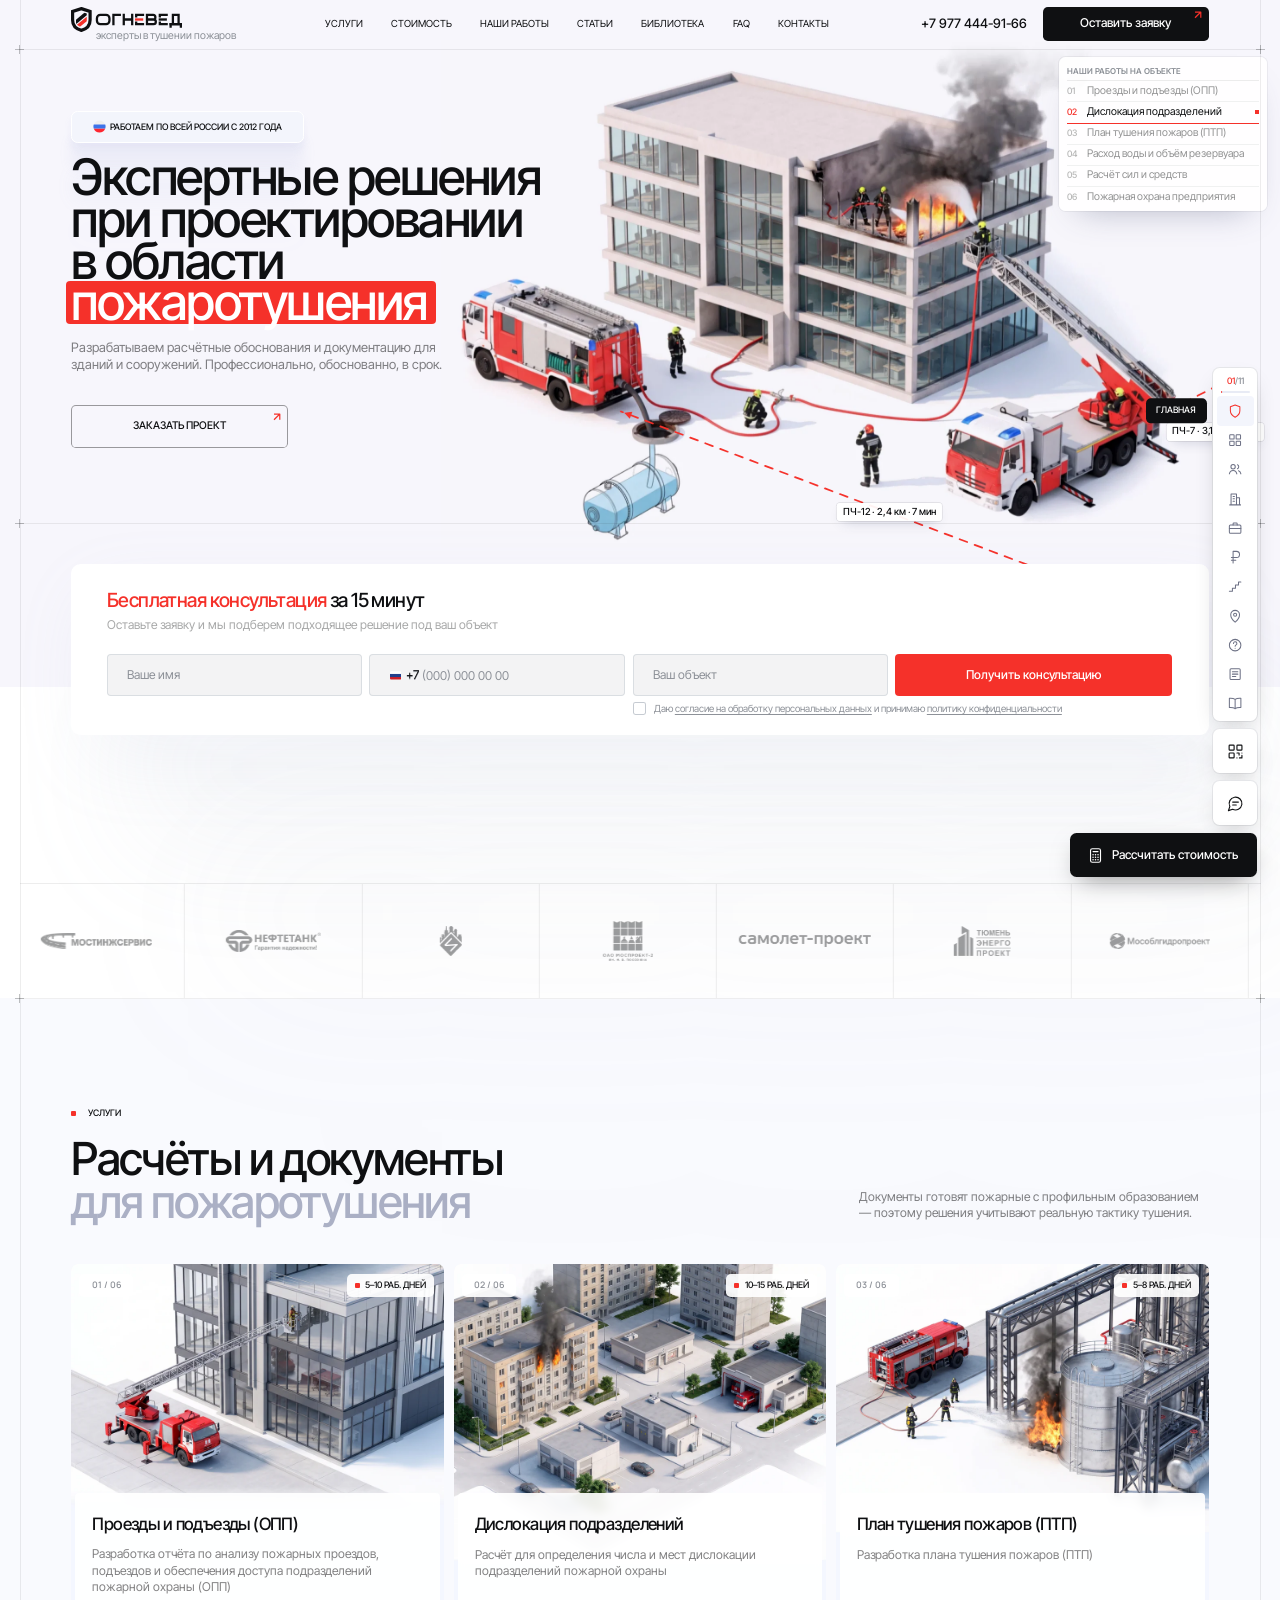
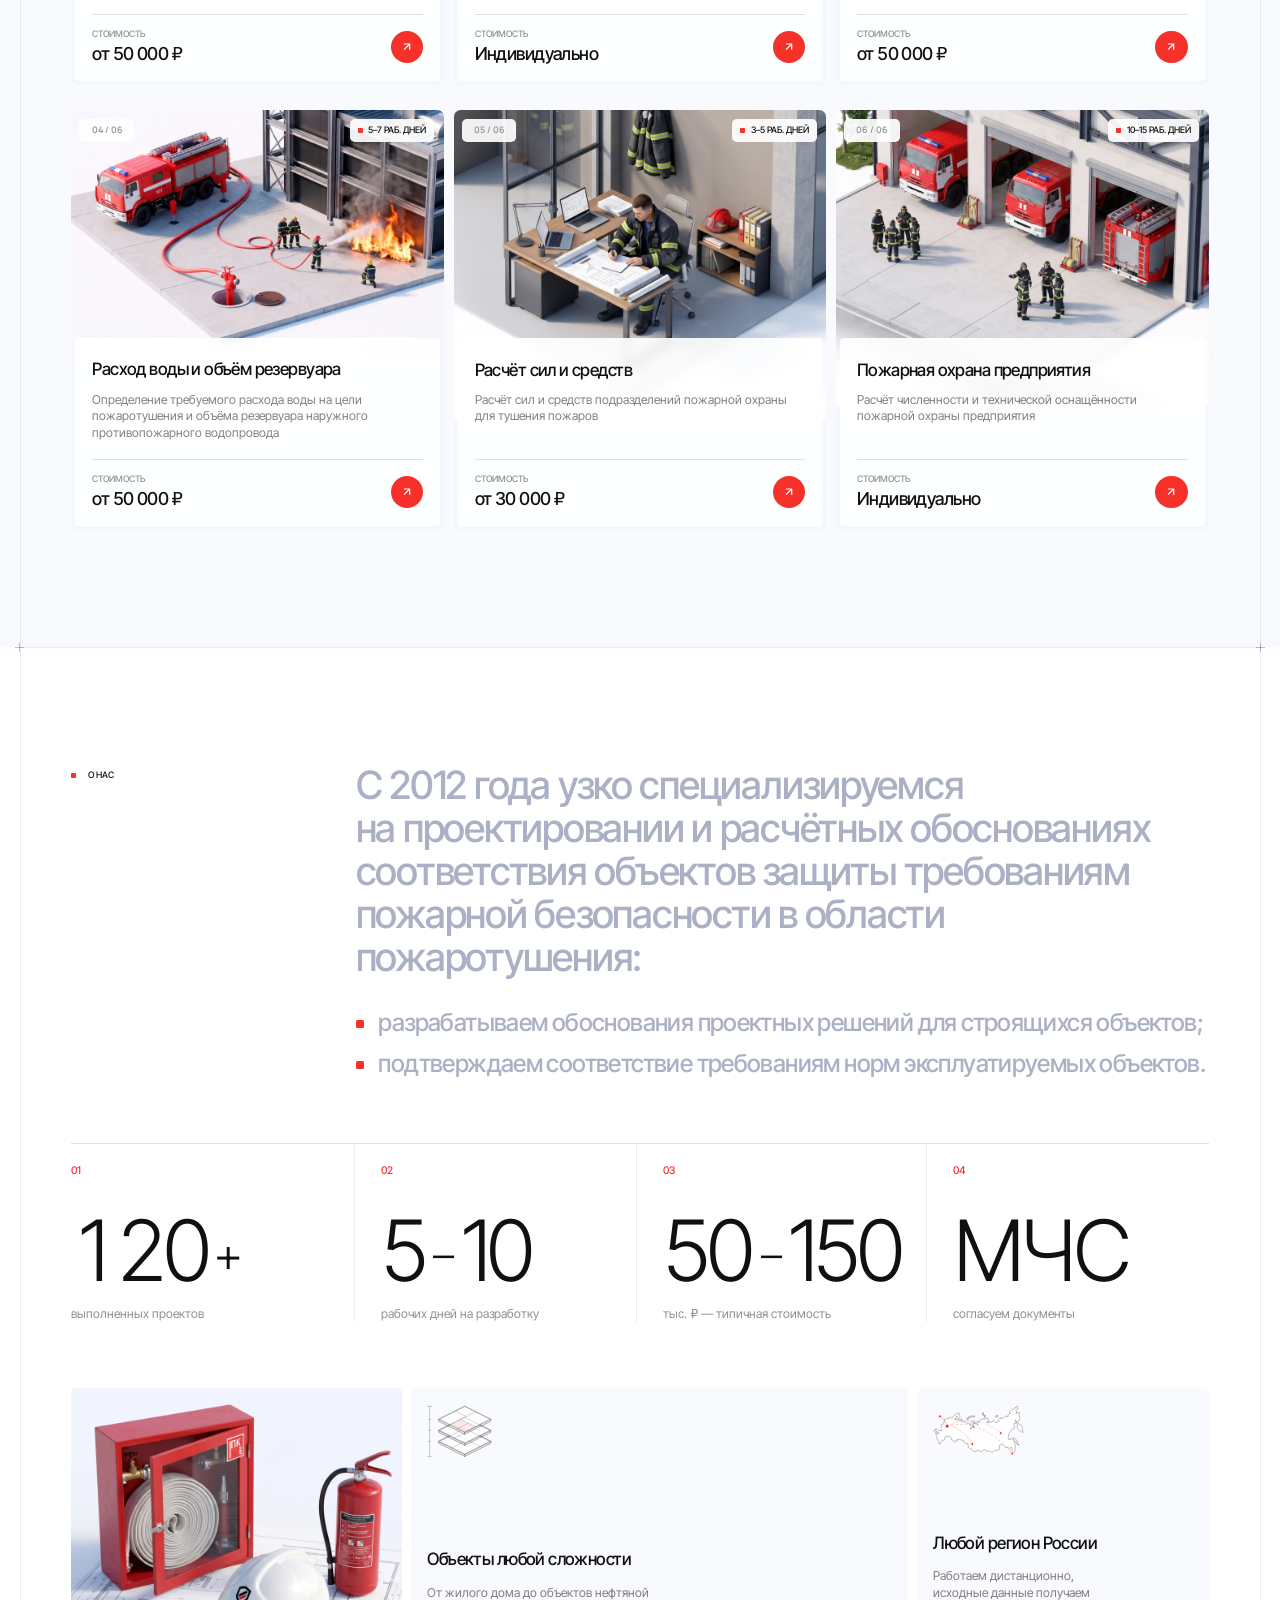
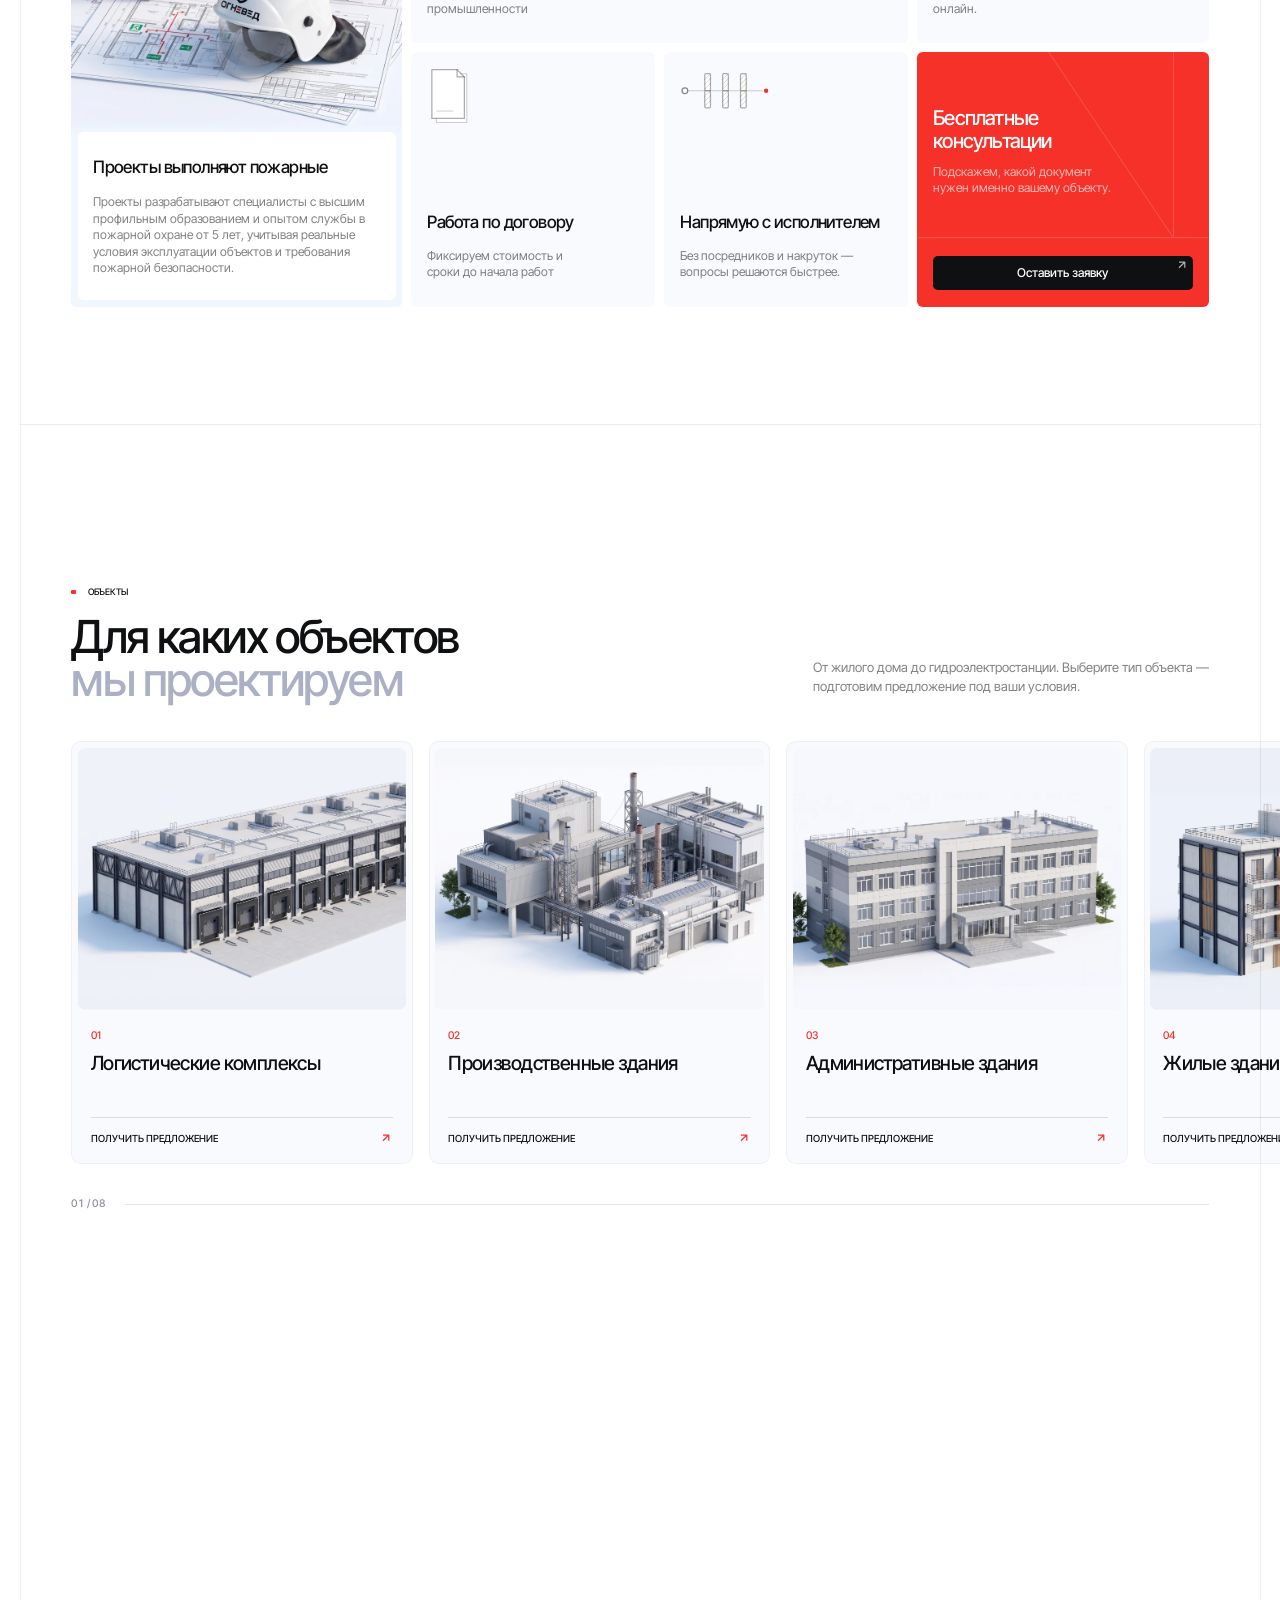
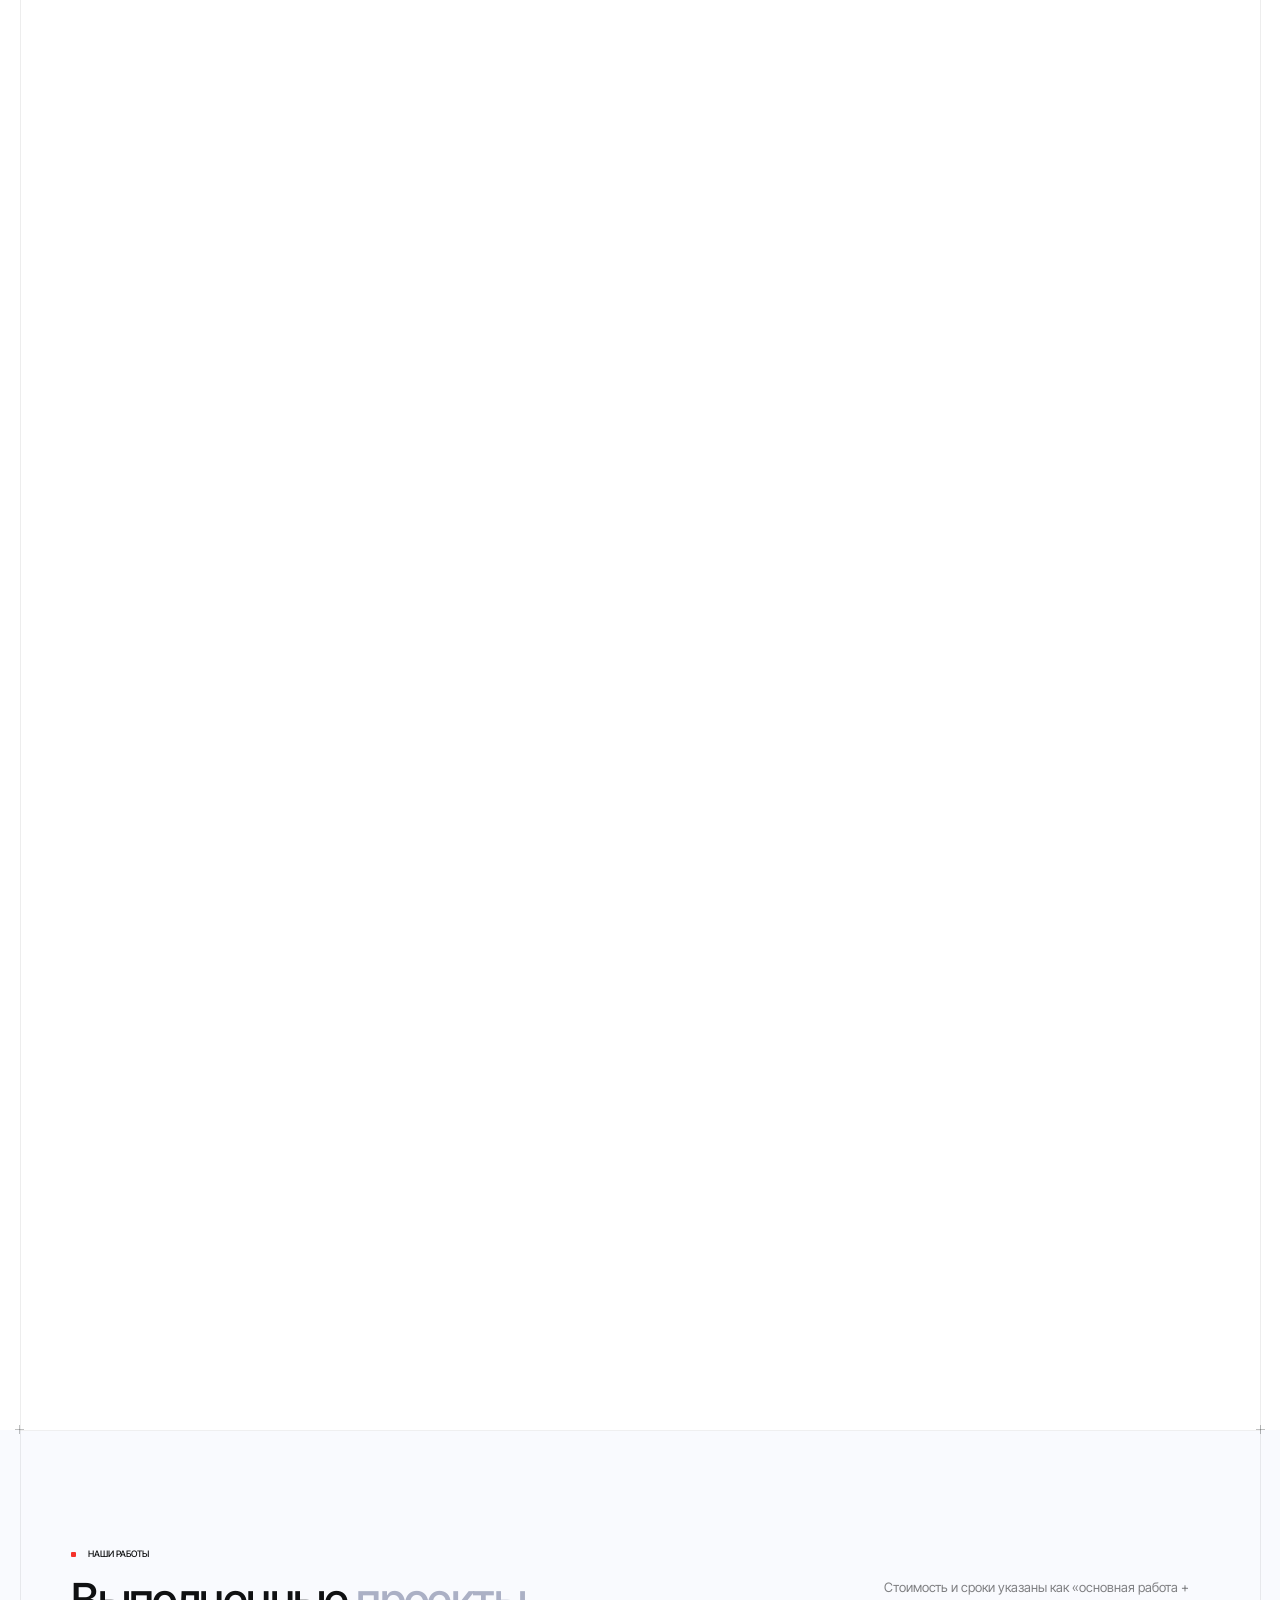
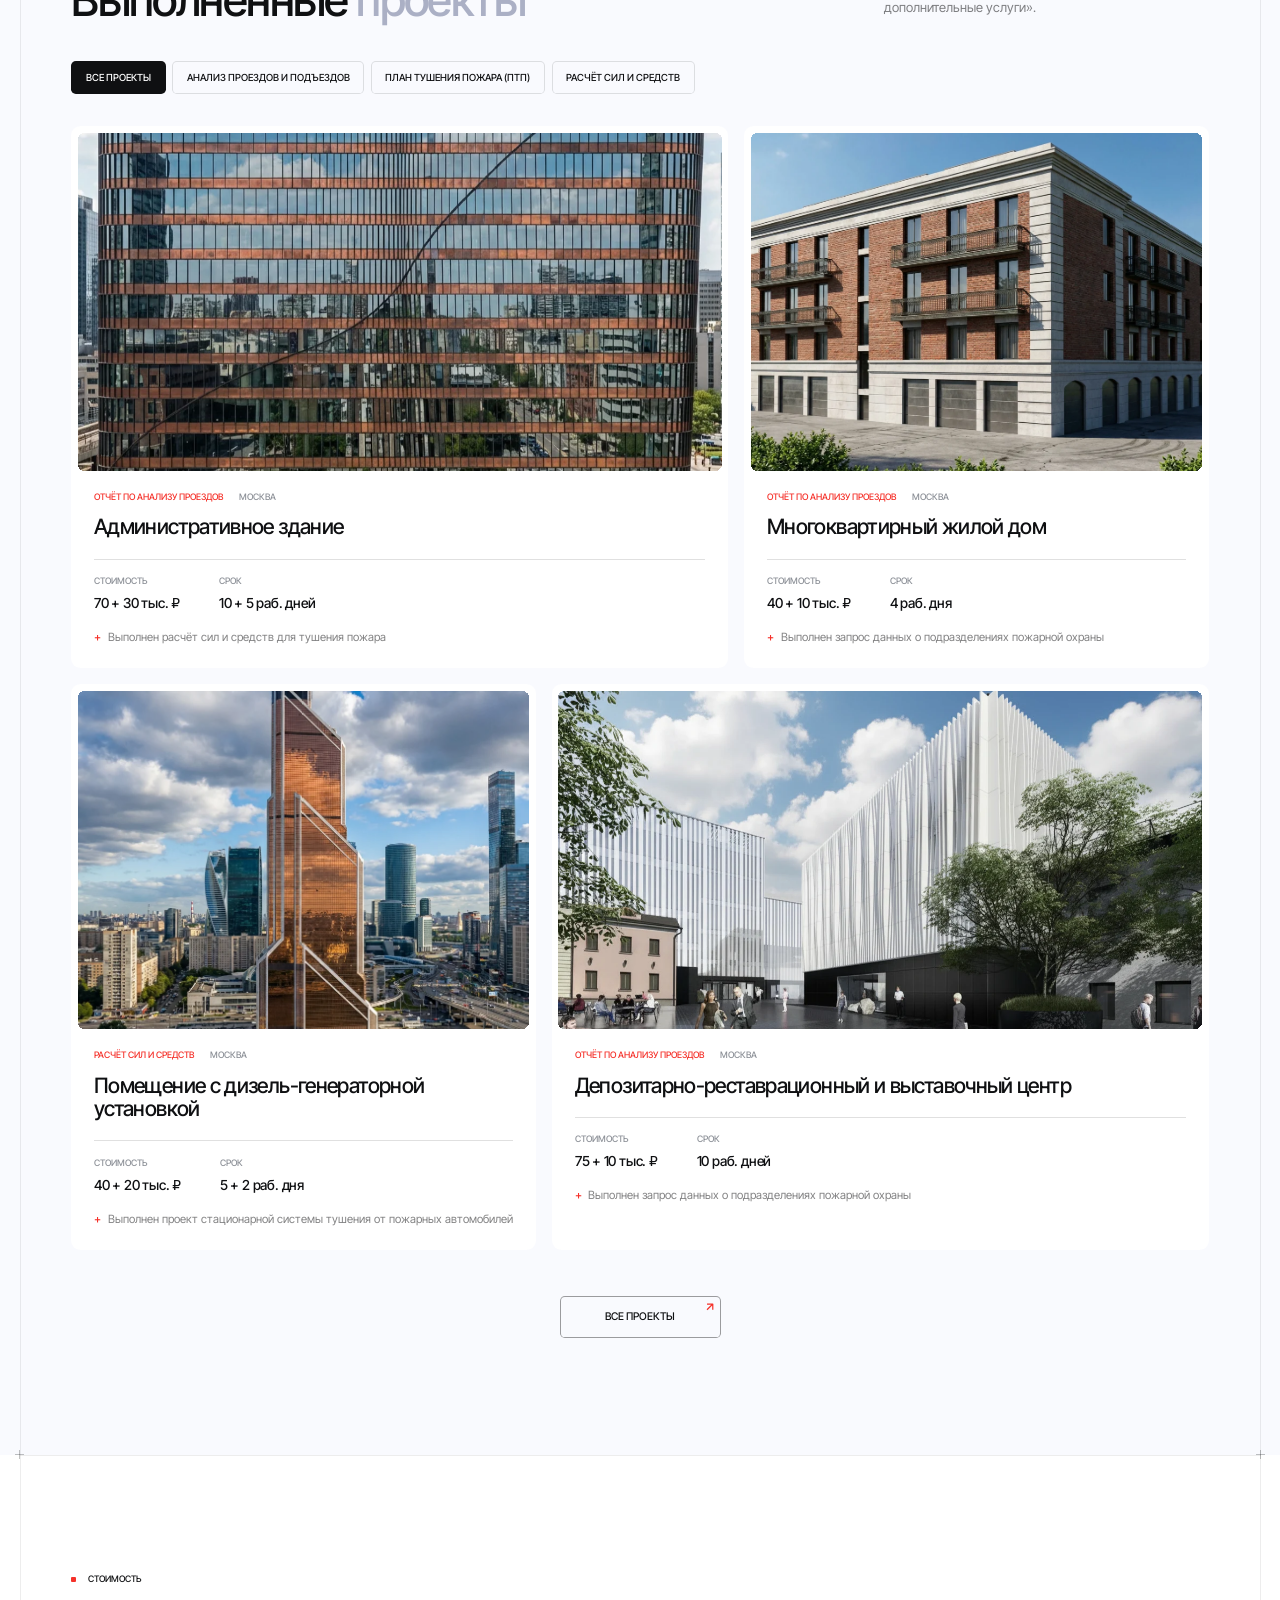
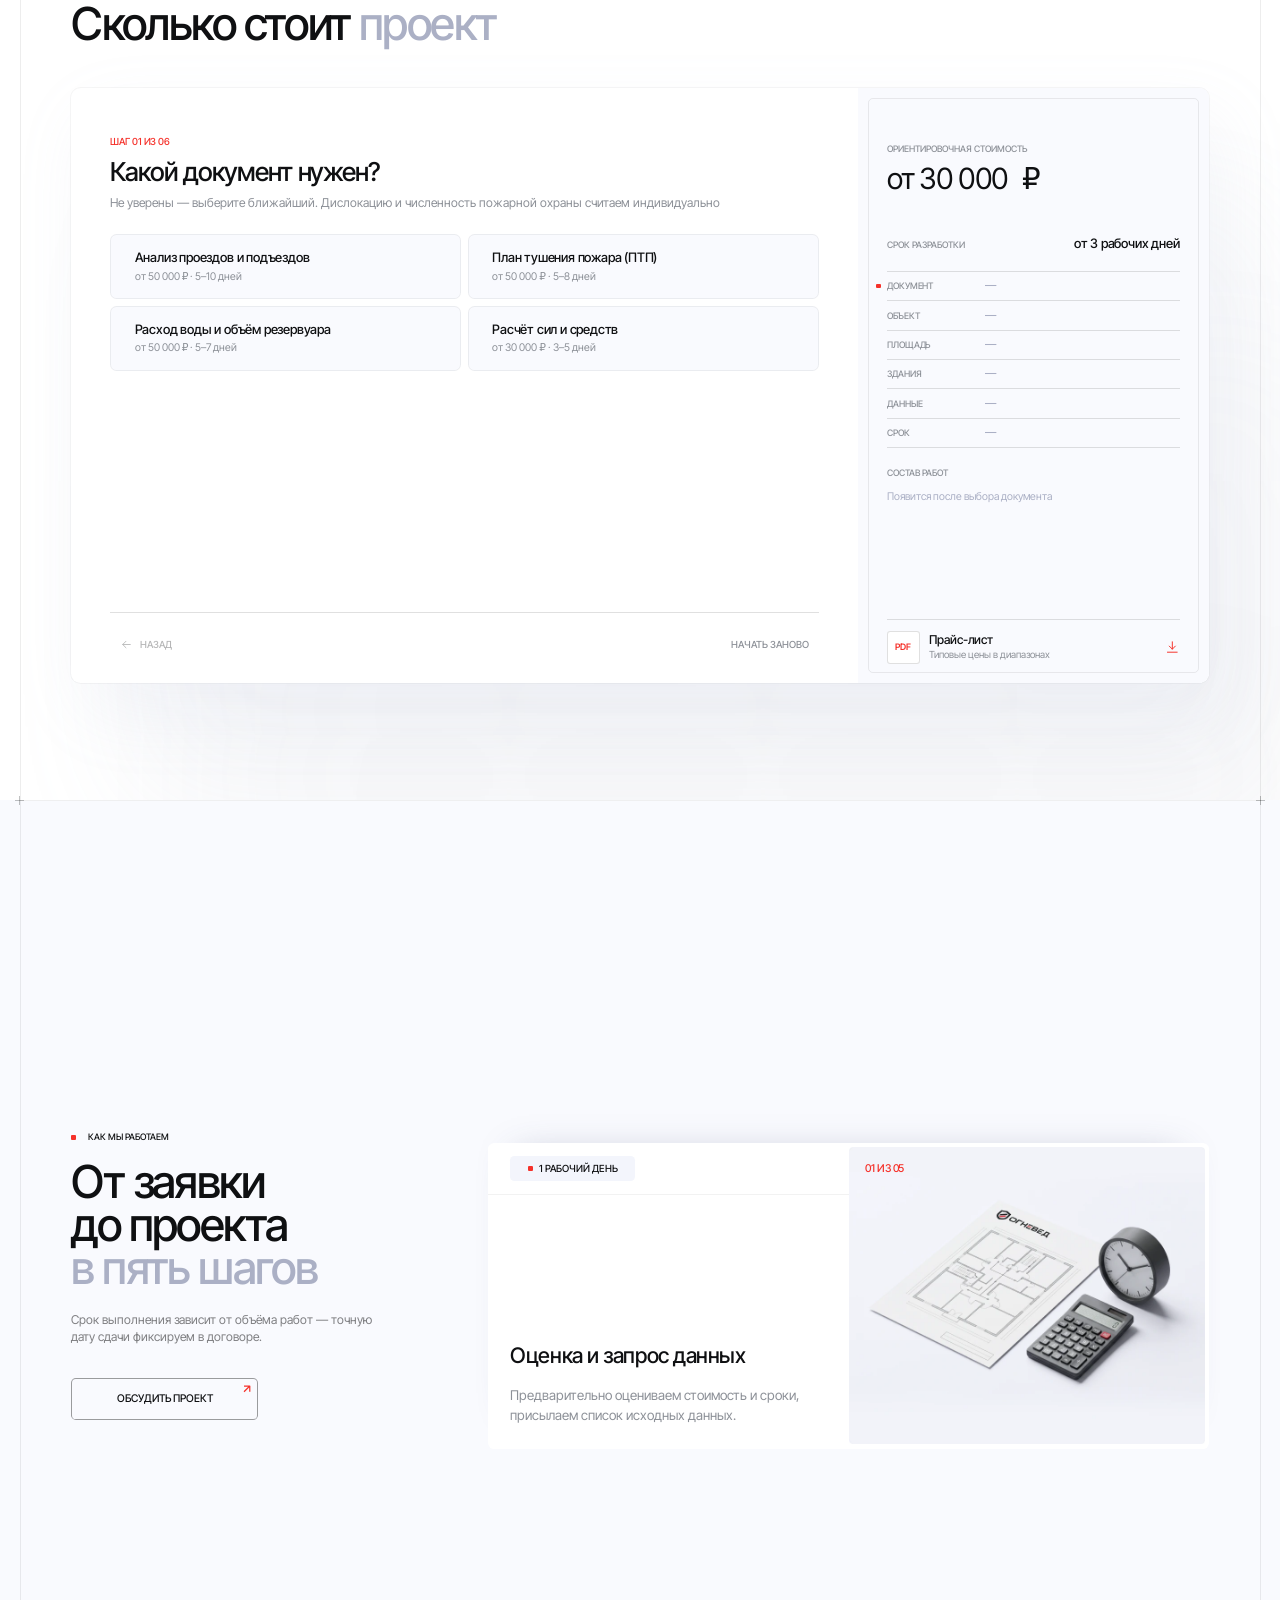
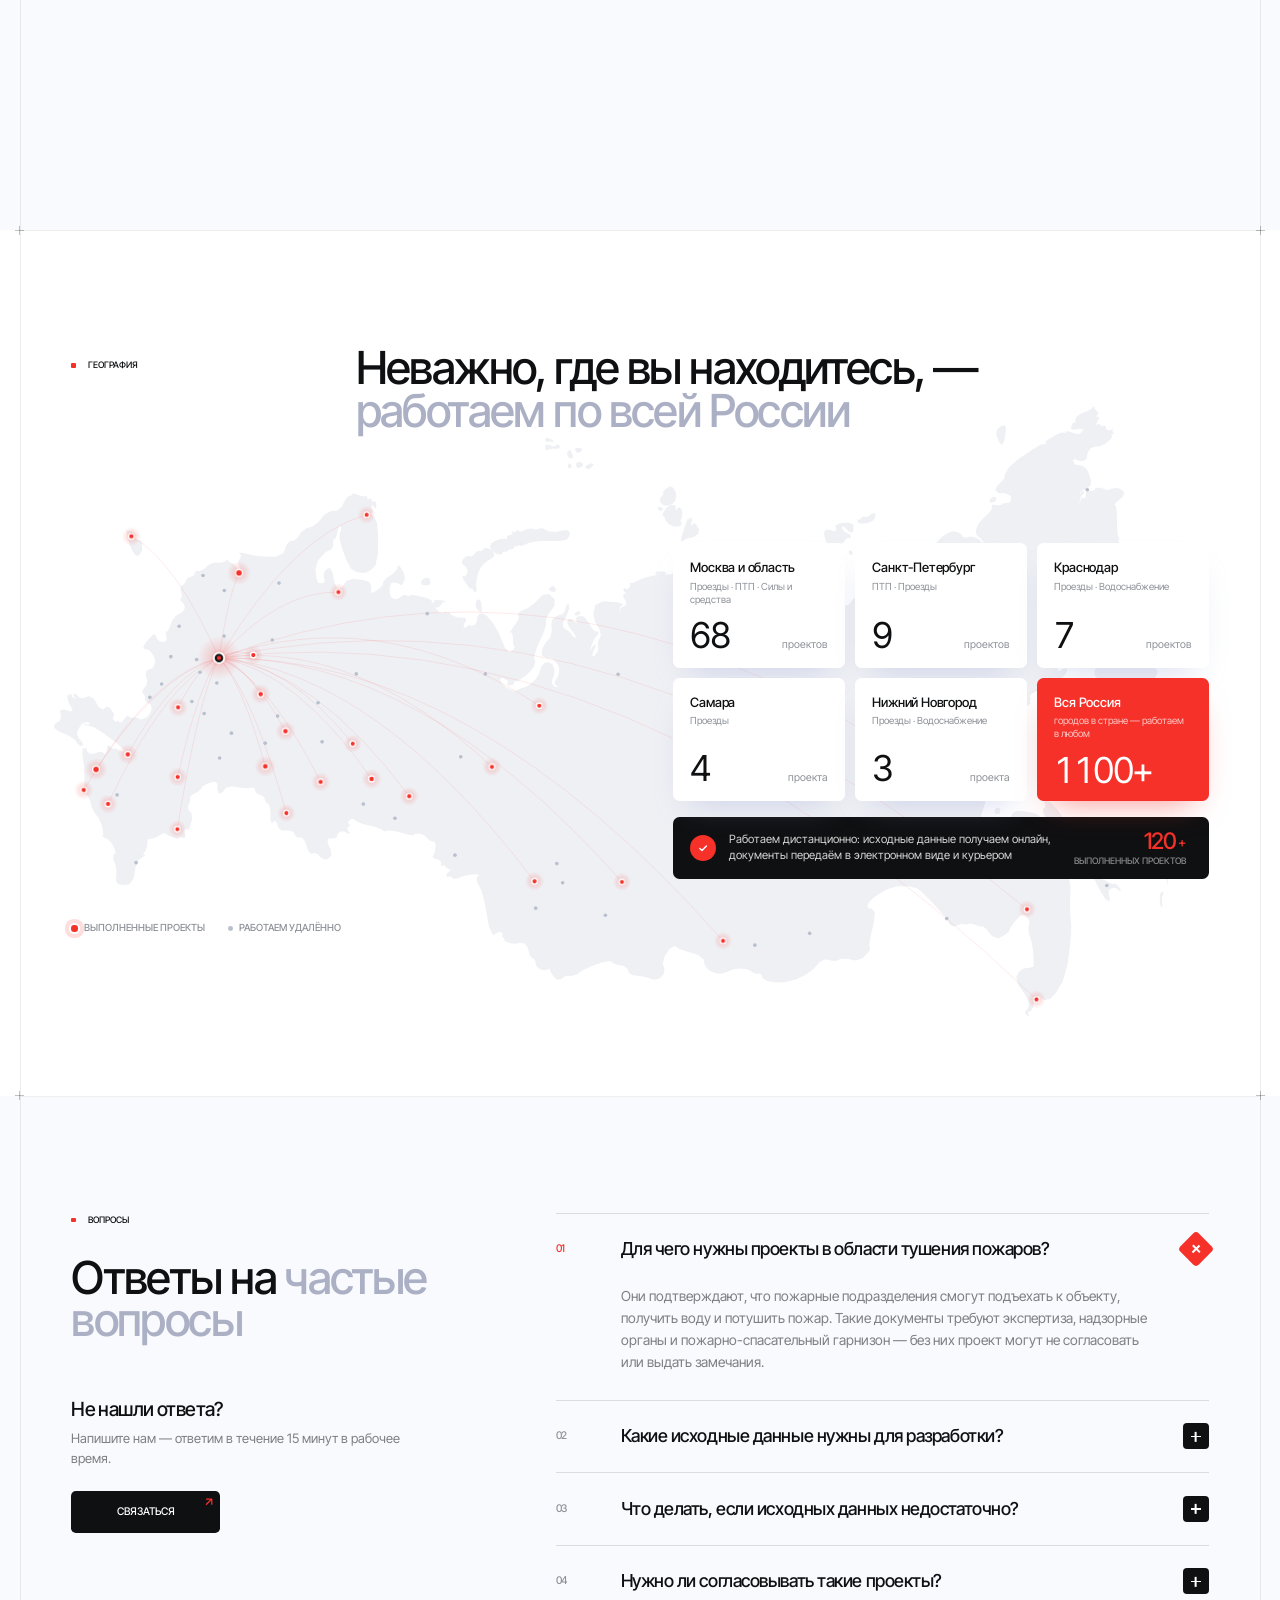
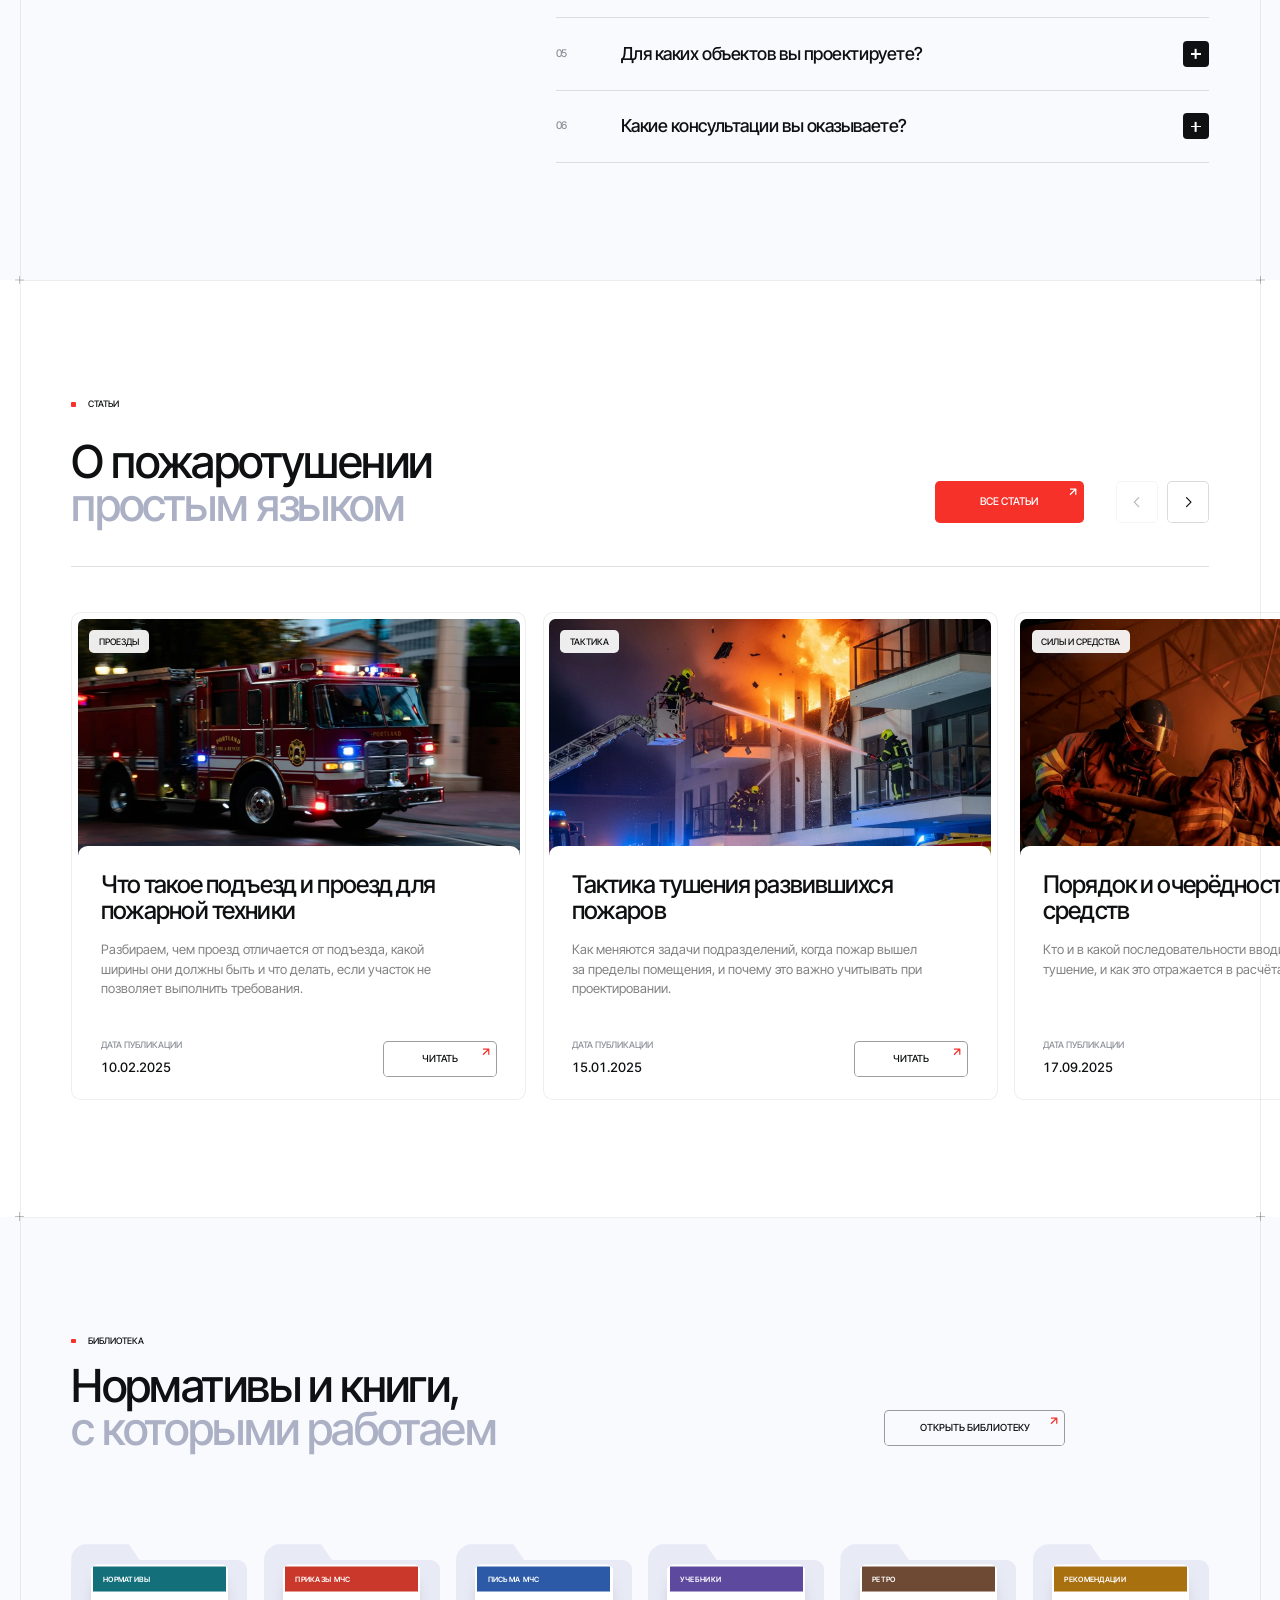
==== commit b12e3c59: "ОГНЕВЕД: новый ролик на первом экране — бесшовная петля, пункты и пометки под услуги Co-Authored-By:" ====
--- a/index.html
+++ b/index.html
@@ -1,8 +1,8 @@
 <!doctype html>
 <html lang="ru">
 <head>
+<meta charset="utf-8">
 <meta name="robots" content="noindex, nofollow">
-<meta charset="utf-8">
 <meta name="viewport" content="width=device-width, initial-scale=1">
 <title>ОГНЕВЕД — проекты в области тушения пожаров</title>
 <meta name="description" content="Расчёты и проектная документация в области пожаротушения: проезды и подъезды, планы тушения пожаров, расход воды, силы и средства. Работаем по всей России.">
@@ -16,7 +16,7 @@
 <header class="hdr" id="hdr"></header>
 
 <main class="frame">
-  <!-- 01 · первый экран — по макету Figma «home» 2059:6: ролик тушения, поверх — карточка услуг и пометки к ним (js/hero.js) -->
+  <!-- 01 · первый экран — по макету Figma «home» 2059:6: ролик тушения, поверх — карточка работ и пометки к ним (js/hero.js) -->
   <section class="hero" id="top">
     <div class="hero-stage">
       <i class="fl fl--h" style="--y:40.25rem"></i>
@@ -26,13 +26,10 @@
         <p class="hero-sub">Разрабатываем расчётные обоснования и&nbsp;документацию для зданий и&nbsp;сооружений. Профессионально, обоснованно, в&nbsp;срок.</p>
         <button class="fb hero-cta" data-open="form"><span>Заказать проект</span><svg class="fb-ar" viewBox="0 0 17 17" aria-hidden="true"><path d="M4.958 12.042 12.042 4.958M4.958 4.958h7.084v7.084"/></svg></button>
 
-        <!-- Figma «home» 2059:1044: ролик 687, −16 · 1073×791 — петля img/hero.mp4 (_tools/hero-video.cjs); поверх — пометки услуг (js/hero.js) -->
+        <!-- петля img/hero.mp4 (_tools/hero-video.cjs); поверх — пометки услуг (js/hero.js) -->
         <div class="hero-art" id="art">
-          <video class="art-video" src="img/hero.mp4" poster="img/hero-poster.webp" width="1676" height="1236" muted loop playsinline autoplay preload="auto" aria-label="Пожарные расчёты тушат пожар в офисном здании: автоцистерна, автолестница, рукавная линия от гидранта"></video>
-        </div>
-        <!-- Figma Rectangle 34 и Ellipse 2: растушёвка левого края ролика и пятно цвета фона справа -->
-        <i class="hero-vfade" aria-hidden="true"></i>
-        <img class="hero-glow" src="img/hero-glow.webp" width="705" height="504" alt="" aria-hidden="true">
+          <video class="art-video" src="img/hero.mp4" poster="img/hero-poster.webp" width="1756" height="1176" muted loop playsinline autoplay preload="auto" aria-label="Пожарные расчёты тушат пожар на верхнем этаже офисного здания: автоцистерна берёт воду из подземного резервуара, рукавная линия идёт через разветвление ко входу и на автолестницу"></video>
+        </div>
         <div class="plate" id="plate"></div>
       </div>
     </div>
--- a/css/home.css
+++ b/css/home.css
@@ -171,13 +171,10 @@
 .hl b { font-weight: inherit; color: #fff; }
 .hero-sub { position: absolute; z-index: 3; left: 0; top: 26.0625rem; width: 29.3125rem; font-size: 1rem; line-height: 1.35; color: var(--ink-52); }
 .hero-cta { position: absolute; z-index: 3; left: 0; top: 31.1875rem; width: 16.6875rem; padding: 0; }
-/* Figma «home» 2059:1044 — ролик 687, −16 · 1073×791 (петля img/hero.mp4) */
-.hero-art { position: absolute; z-index: 1; left: 26.6875rem; top: -1rem; width: 67.0625rem; height: 49.4375rem; }
+/* петля img/hero.mp4 1756×1176: фон ролика сведён с фоном экрана (_tools/hero-video.cjs), края кадра не видны. На 1920: 715, 26 · 1004×672 —
+   крыша начинается под шапкой, резервуар кончается над формой. На узких ПК кадр сжимается, чтобы угол здания не заходил под карточку */
+.hero-art { position: absolute; z-index: 1; left: 28.4375rem; top: 22.59rem; width: min(62.75rem, 62.05vw - 2.72rem); aspect-ratio: 1756 / 1176; transform: translateY(-50%); }
 .art-video { position: absolute; inset: 0; width: 100%; height: 100%; object-fit: cover; }
-/* Rectangle 34 (743, 0 · 173×749): левый край ролика тает в фон */
-.hero-vfade { position: absolute; z-index: 2; left: 30.1875rem; top: 0; width: 10.8125rem; height: 46.8125rem; background: linear-gradient(to left, rgba(247, 246, 252, 0), rgba(247, 246, 252, .29) 48.414%, #f7f6fc); pointer-events: none; }
-/* Ellipse 2 (повёрнута, блюр 33.9): пятно цвета фона прячет правый край ролика — растр экспорта, обрезанного кадром: 1215, 0 · 705×504 (_tools/hero-glow.cjs) */
-.hero-glow { position: absolute; z-index: 2; left: 59.6875rem; top: 0; width: 44.0625rem; height: 31.5rem; pointer-events: none; }
 /* крестики на углах рамки первого экрана, как на стыках блоков ниже */
 .hero-stage::after { content: ''; position: absolute; z-index: 5; left: calc(var(--fx) - .34375rem); right: calc(var(--fx) - .34375rem); top: calc(3.8125rem - .34375rem); height: calc(36.4375rem + .6875rem); pointer-events: none;
   background: url("data:image/svg+xml,%3Csvg xmlns='http://www.w3.org/2000/svg' viewBox='0 0 11 11'%3E%3Cpath d='M5.5 0v11M0 5.5h11' stroke='%230f1012' stroke-opacity='.32'/%3E%3C/svg%3E") left top / .6875rem no-repeat,
@@ -206,7 +203,7 @@
 .hero.is-ready .art-svg, .hero.is-ready .art-tags { opacity: 1; transition: opacity 1s ease .6s; }
 @keyframes art-in { from { transform: translateY(.75rem) scale(.99); } }
 
-/* ── пометки услуг поверх ролика: координаты — пиксели ролика 1676×1236, толщина линий — в пикселях экрана (--u) ── */
+/* ── пометки услуг поверх ролика: координаты — пиксели ролика 1756×1176, толщина линий — в пикселях экрана (--u) ── */
 .art-svg { position: absolute; inset: 0; width: 100%; height: 100%; overflow: visible; fill: none; stroke-linecap: round; stroke-linejoin: round; pointer-events: none; }
 .art-tags { position: absolute; inset: 0; pointer-events: none; }
 .hero.is-off .art-svg *, .hero.is-off .art-tags *, .hero.is-off .plate * { animation-play-state: paused !important; }
@@ -225,30 +222,31 @@
 .ping { fill: none; stroke: var(--red); stroke-width: 1.25px; vector-effect: non-scaling-stroke; opacity: 0; transform-box: fill-box; transform-origin: center; animation: ping 2.4s cubic-bezier(.2, .6, .35, 1) calc(.5s + var(--i, 0) * .4s) infinite; }
 @keyframes ping { 0% { opacity: .9; transform: scale(.4); } 60%, 100% { opacity: 0; transform: scale(2.4); } }
 
-/* 01 · проезд: полоса перед АЦ уходит под машину, цепочка размеров «до фасада + ширина» */
-.lane { fill: var(--red); fill-opacity: .12; }
+/* проезд: полоса от кормы АЦ тает к автолестнице (заливка и кромки — градиенты в hero.js), цепочка размеров «до фасада + ширина» */
+.lane { fill-opacity: 1; }
 .ly.is-on .lane { animation: lane-in 1.2s var(--e-out) .2s both; }
 @keyframes lane-in { from { fill-opacity: 0; } }
-.lane-edge { stroke: var(--red); stroke-width: calc(var(--u) * 1.25); }
+.lane-edge { stroke-width: calc(var(--u) * 1.25); }
 .dim-ln { stroke: var(--red); stroke-width: var(--u); }
 .dim-ext { stroke: var(--ink); stroke-opacity: .4; stroke-width: var(--u); stroke-dasharray: calc(var(--u) * 4) calc(var(--u) * 4); }
 .dim-tk { stroke: var(--red); stroke-width: calc(var(--u) * 1.5); opacity: 0; transition: opacity .3s; }
 .ly.is-on .dim-tk { opacity: 1; transition: opacity .4s ease .9s; }
 
-/* 03 · вода: белые сигналы по красному рукаву и по линии на лестнице (смещение штриха = путь от гидранта) */
-.sig path { stroke: #fff; stroke-dasharray: calc(var(--u) * 16) calc(var(--u) * 300); stroke-dashoffset: var(--o); animation: sig 3.2s linear infinite; }
+/* вода: белые сигналы по рукавам от резервуара (смещение штриха = путь от резервуара); внутри него линия светлая — сигнал красный */
+.sig path { stroke: #fff; stroke-dasharray: calc(var(--u) * 18) calc(var(--u) * 170); stroke-dashoffset: var(--o); animation: sig 1.9s linear infinite; }
 .sig-h { stroke-width: calc(var(--u) * 6); opacity: .3; }
 .sig-c { stroke-width: calc(var(--u) * 2); opacity: .95; }
-@keyframes sig { from { stroke-dashoffset: calc(var(--o) + var(--u) * 316); } to { stroke-dashoffset: var(--o); } }
+.sig--in path { stroke: var(--red); }
+@keyframes sig { from { stroke-dashoffset: calc(var(--o) + var(--u) * 188); } to { stroke-dashoffset: var(--o); } }
 .hyd { fill: none; stroke: var(--red); stroke-width: calc(var(--u) * 1.5); }
 
-/* 04 · дислокация: маршрут прибытия по оси проезда к передку АЦ */
+/* дислокация и ввод сил: маршрут бежит пунктиром, стрелка появляется в конце */
 .route { stroke: var(--red); stroke-width: calc(var(--u) * 1.75); stroke-dasharray: calc(var(--u) * 8) calc(var(--u) * 8); animation: route 1.1s linear infinite; }
 @keyframes route { to { stroke-dashoffset: calc(var(--u) * -16); } }
 .route-ar { fill: var(--red); opacity: 0; transition: opacity .3s; }
 .ly.is-on .route-ar { opacity: 1; transition: opacity .4s ease .8s; }
 
-/* 05 · численность: уголки вокруг бойцов */
+/* численность: уголки вокруг бойцов и машин */
 .brk { stroke: var(--red); stroke-width: calc(var(--u) * 1.5); stroke-linecap: square; opacity: 0; transform-box: fill-box; transform-origin: center; transform: scale(1.25); transition: opacity .3s, transform .3s; }
 .ly.is-on .brk { opacity: 1; transform: none; transition: opacity .4s ease calc(.25s + var(--i) * .12s), transform .7s var(--e-out) calc(.25s + var(--i) * .12s); }
 
@@ -265,15 +263,15 @@
 .tg-t--r.is-on { transform: translate(calc(-100% - .375rem), -50%); }
 .tg-t--c.is-on { transform: translate(-50%, -50%); }
 
-/* ── карточка услуг (свободное небо справа от лестницы): шесть направлений, у выбранного — красный квадрат и линия-таймер ── */
-.plate { position: absolute; z-index: 4; left: 76.875rem; top: 4.375rem; width: 14.75rem; padding: 0 .75rem .25rem; border-radius: .5rem; background: rgba(255, 255, 255, .9); box-shadow: 0 1.25rem 2.5rem -1.5rem rgba(60, 70, 110, .4), 0 0 0 1px rgba(15, 16, 18, .05);
+/* ── карточка работ (небо справа от дыма, правый край держится внутри экрана): шесть услуг, у выбранной — красный квадрат и линия-таймер ── */
+.plate { position: absolute; z-index: 4; right: max(-7.85rem, 1rem - (100vw - var(--cw)) / 2); top: 4.375rem; width: 16rem; padding: 0 .625rem .25rem; border-radius: .5rem; background: rgba(255, 255, 255, .9); box-shadow: 0 1.25rem 2.5rem -1.5rem rgba(60, 70, 110, .4), 0 0 0 1px rgba(15, 16, 18, .05);
   opacity: 0; transform: translateY(.75rem); transition: opacity .8s ease .7s, transform 1s var(--e-out) .7s; }
 .hero.is-ready .plate { opacity: 1; transform: none; }
 .pl-hd { height: 1.875rem; padding-top: .6875rem; border-bottom: 1px solid rgba(15, 16, 18, .08); font-size: .625rem; line-height: 1.35; font-weight: 600; text-transform: uppercase; color: var(--grey); }
 .pl-i { position: relative; display: flex; align-items: center; gap: .5rem; width: 100%; height: 1.625rem; border-bottom: 1px solid rgba(15, 16, 18, .06); text-align: left; color: rgba(15, 16, 18, .45); font-size: .8125rem; line-height: 1.2; transition: color .4s; }
 .pl-list li:last-child .pl-i { border-bottom: 0; }
 .pl-i b { font-weight: 400; white-space: nowrap; }
-.pl-n { flex: none; width: 1.125rem; font: 500 .6875rem/1 var(--f-num); letter-spacing: -.01em; color: rgba(15, 16, 18, .3); transition: color .4s; }
+.pl-n { flex: none; width: 1rem; font: 500 .6875rem/1 var(--f-num); letter-spacing: -.01em; color: rgba(15, 16, 18, .3); transition: color .4s; }
 .pl-sq { flex: none; width: .3125rem; height: .3125rem; margin-left: auto; background: transparent; transition: background-color .4s; }
 .pl-i:hover, .pl-i.is-on { color: var(--ink); }
 .pl-i.is-on .pl-n { color: var(--red); }
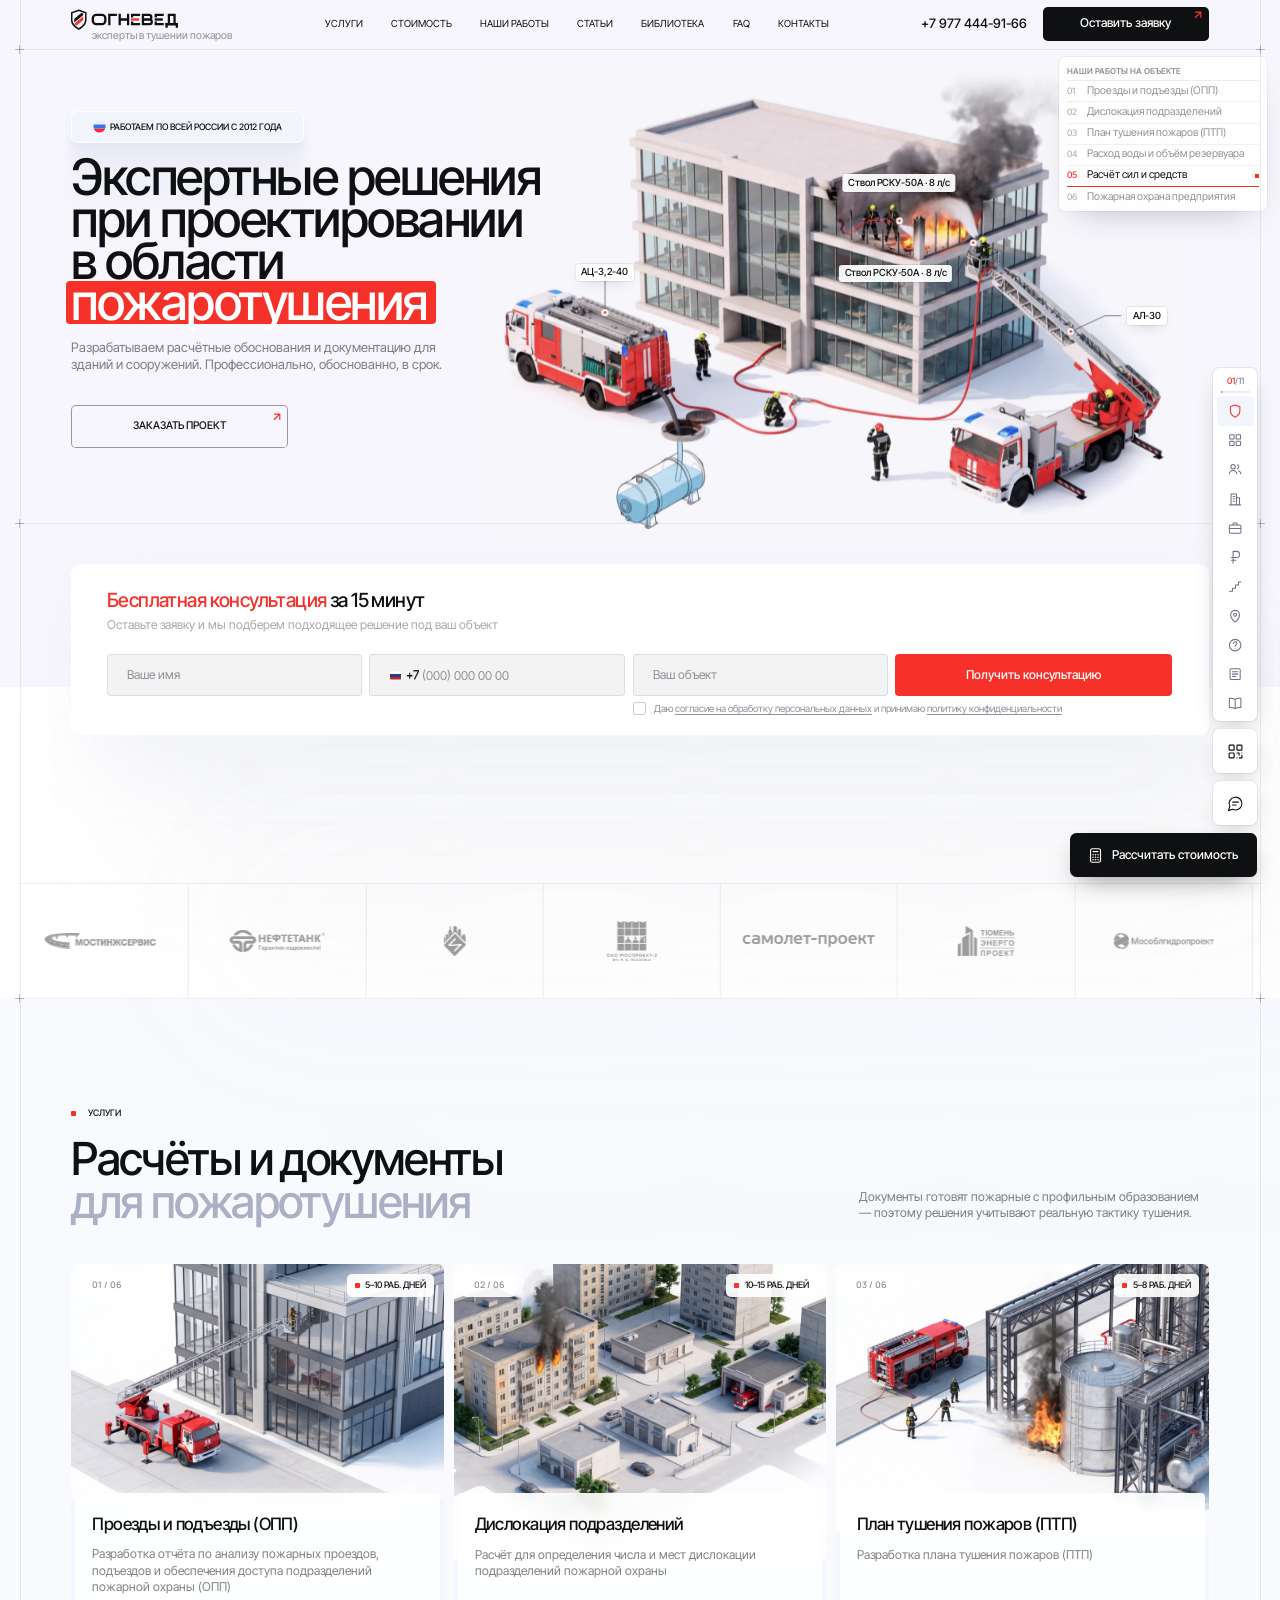
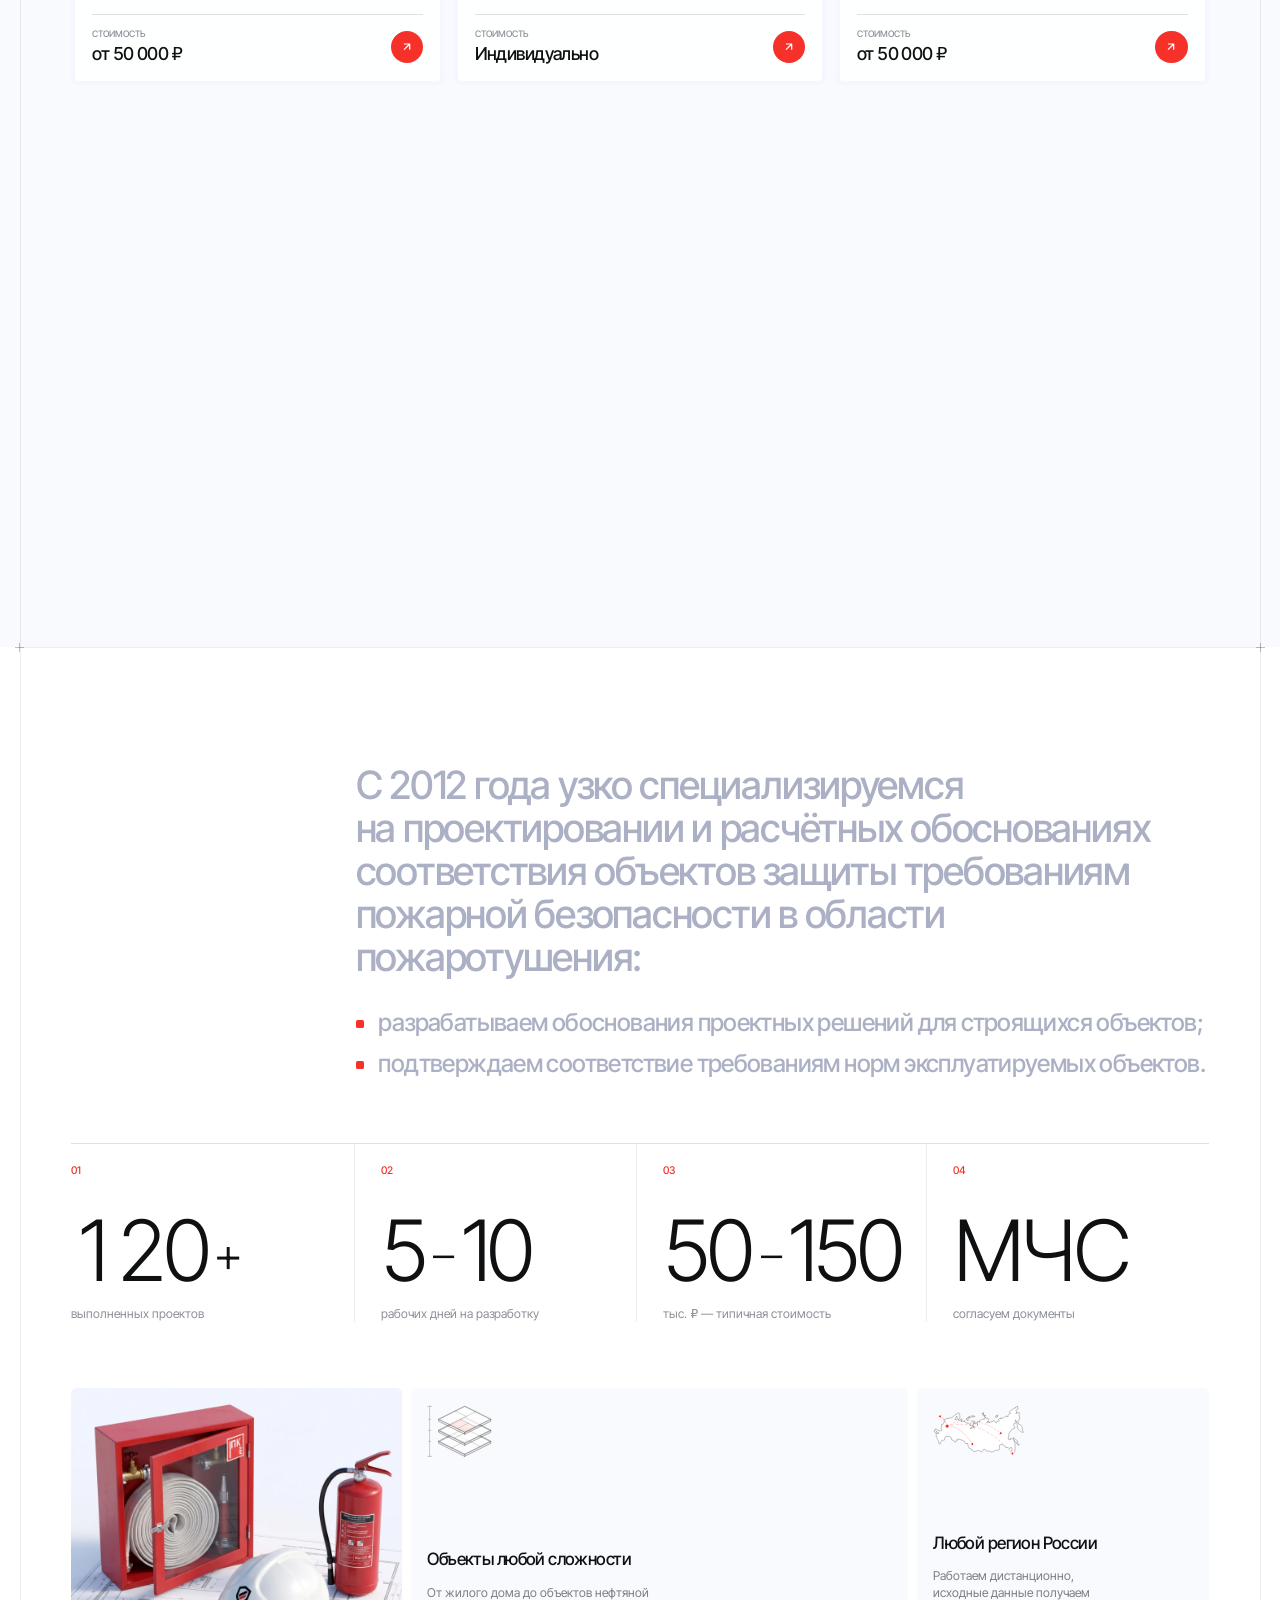
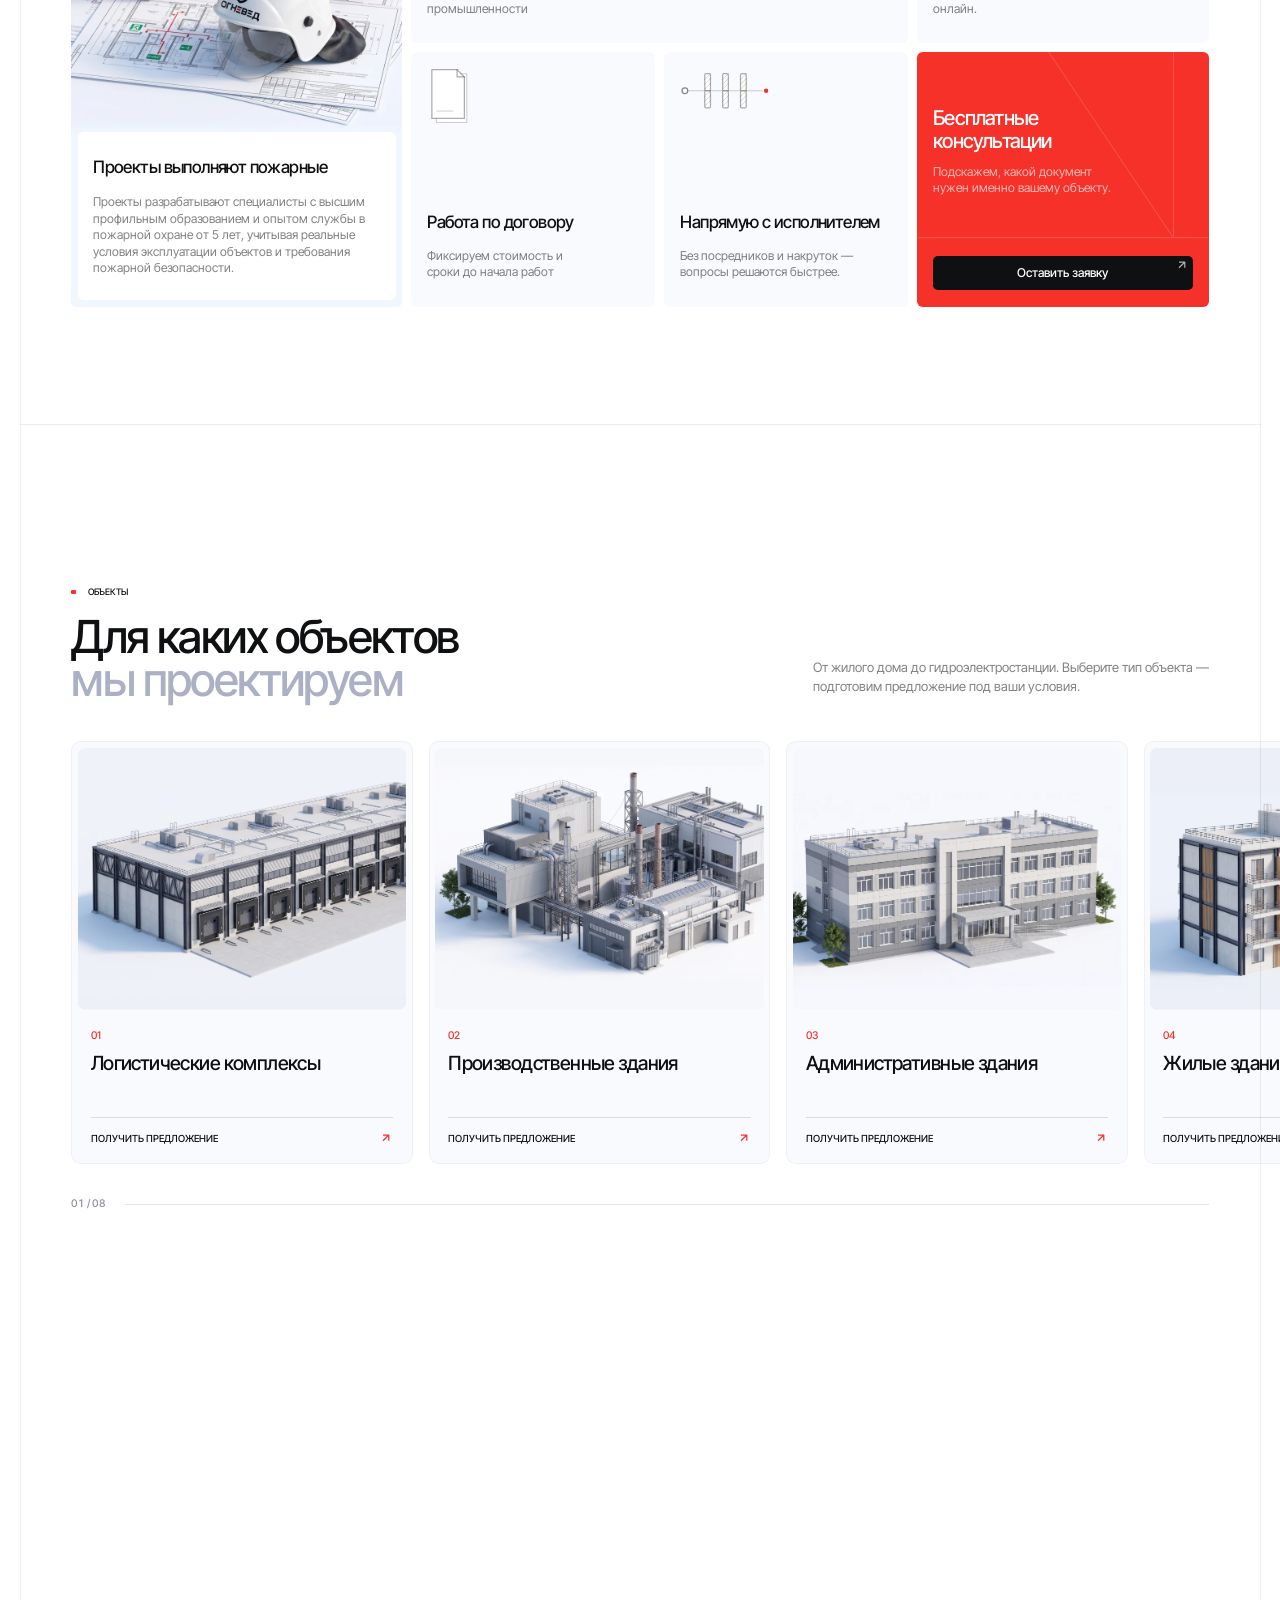
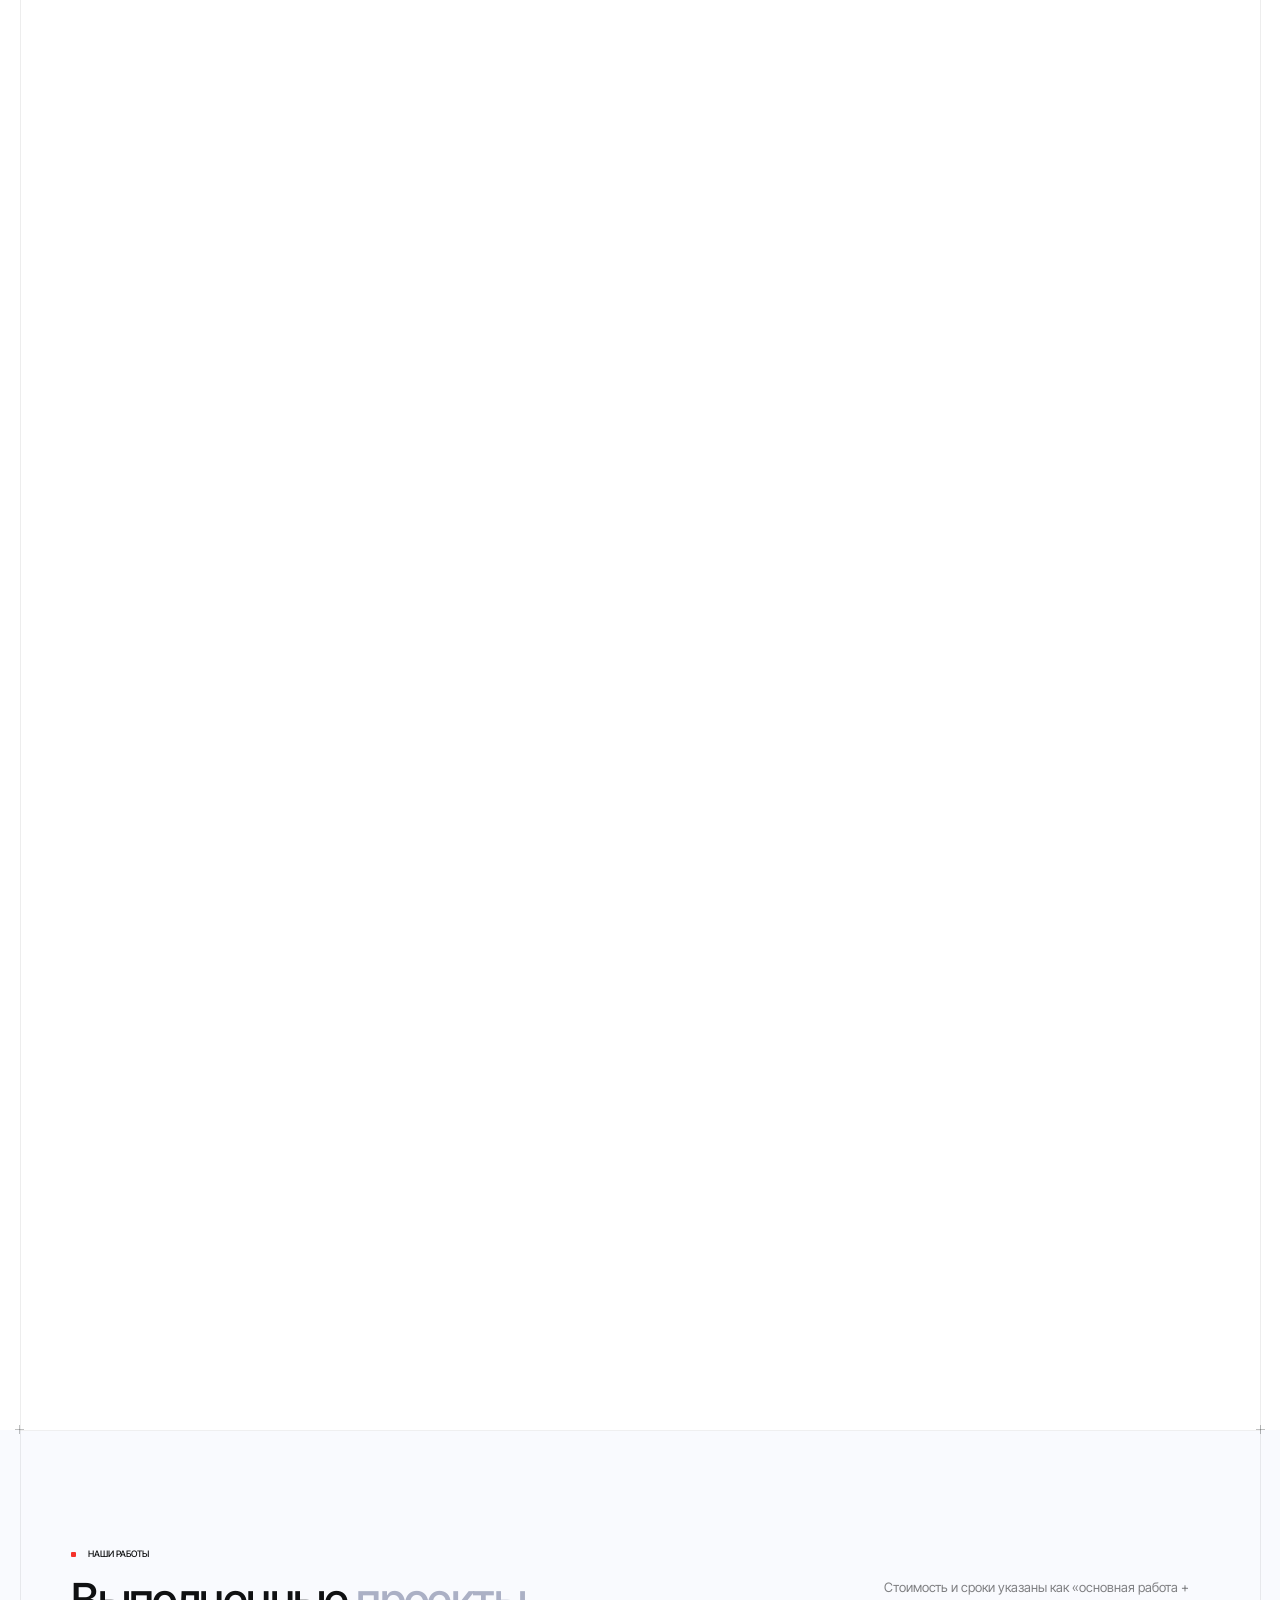
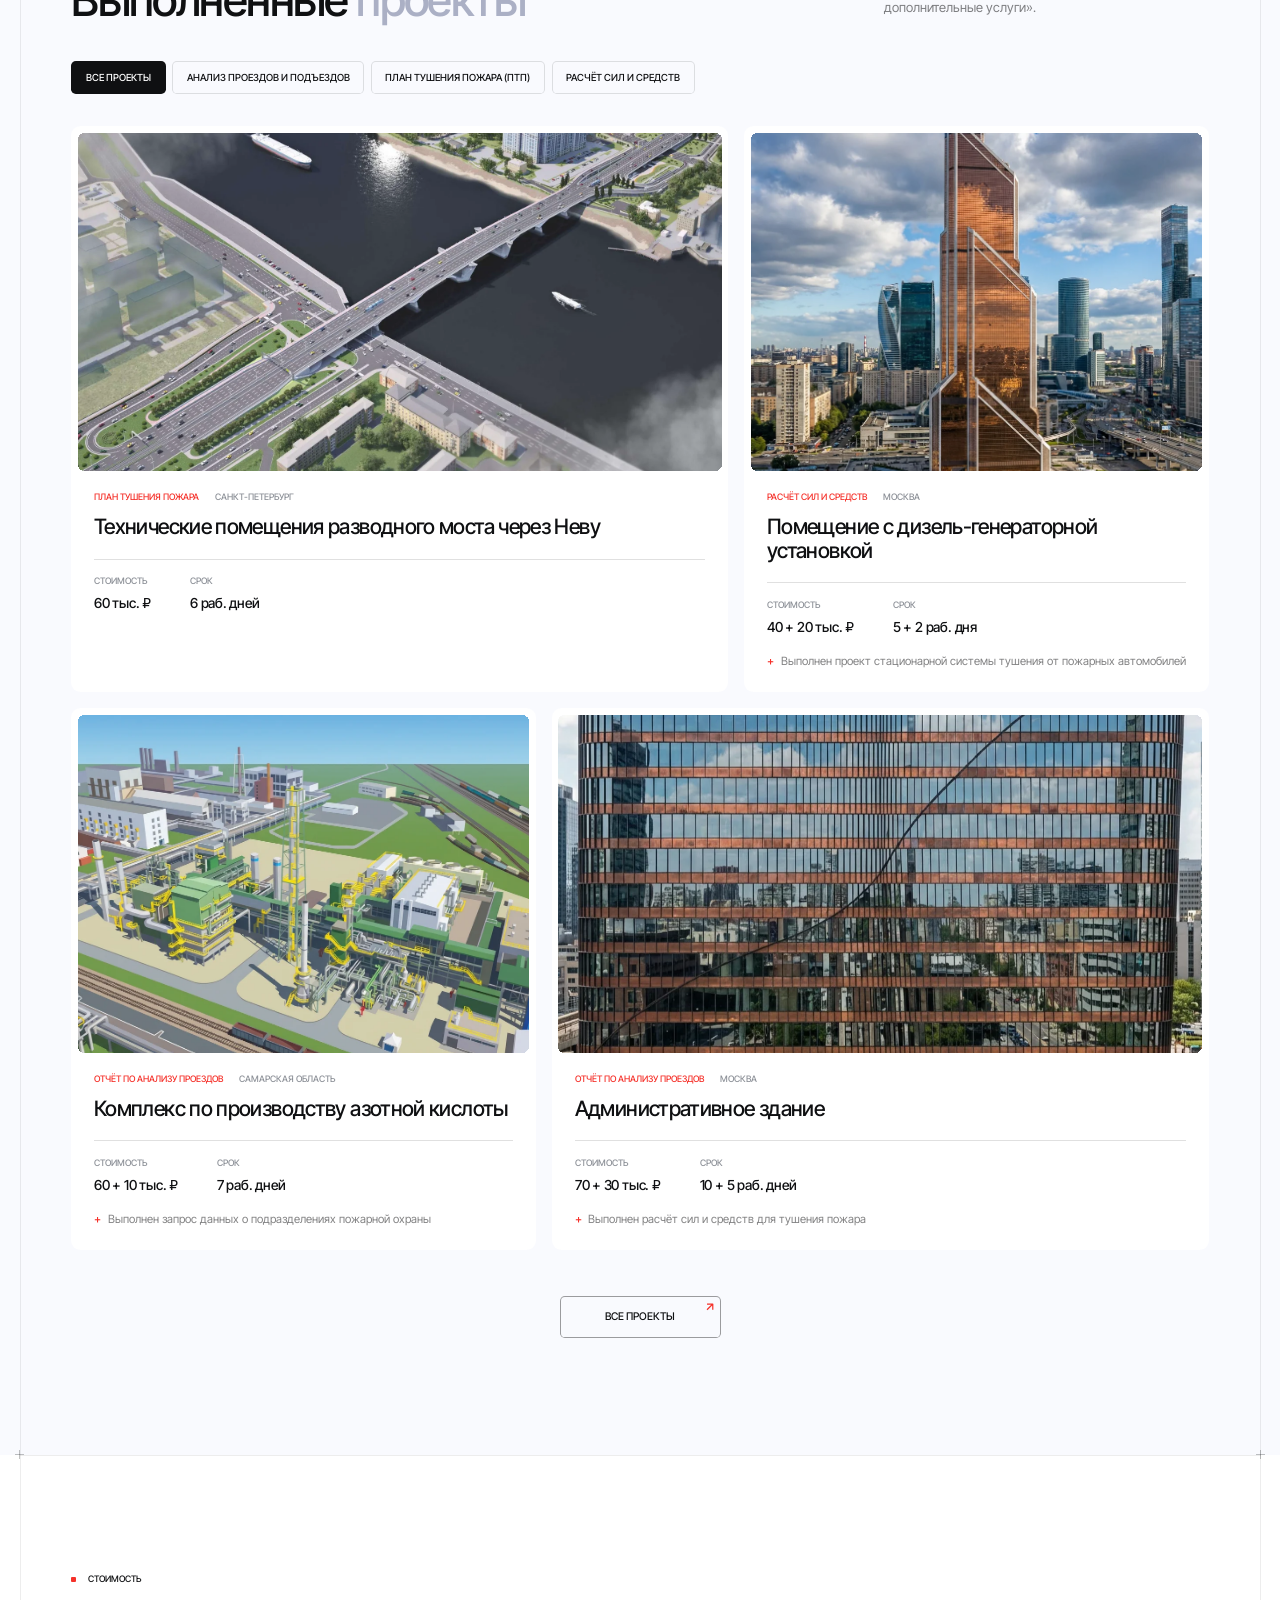
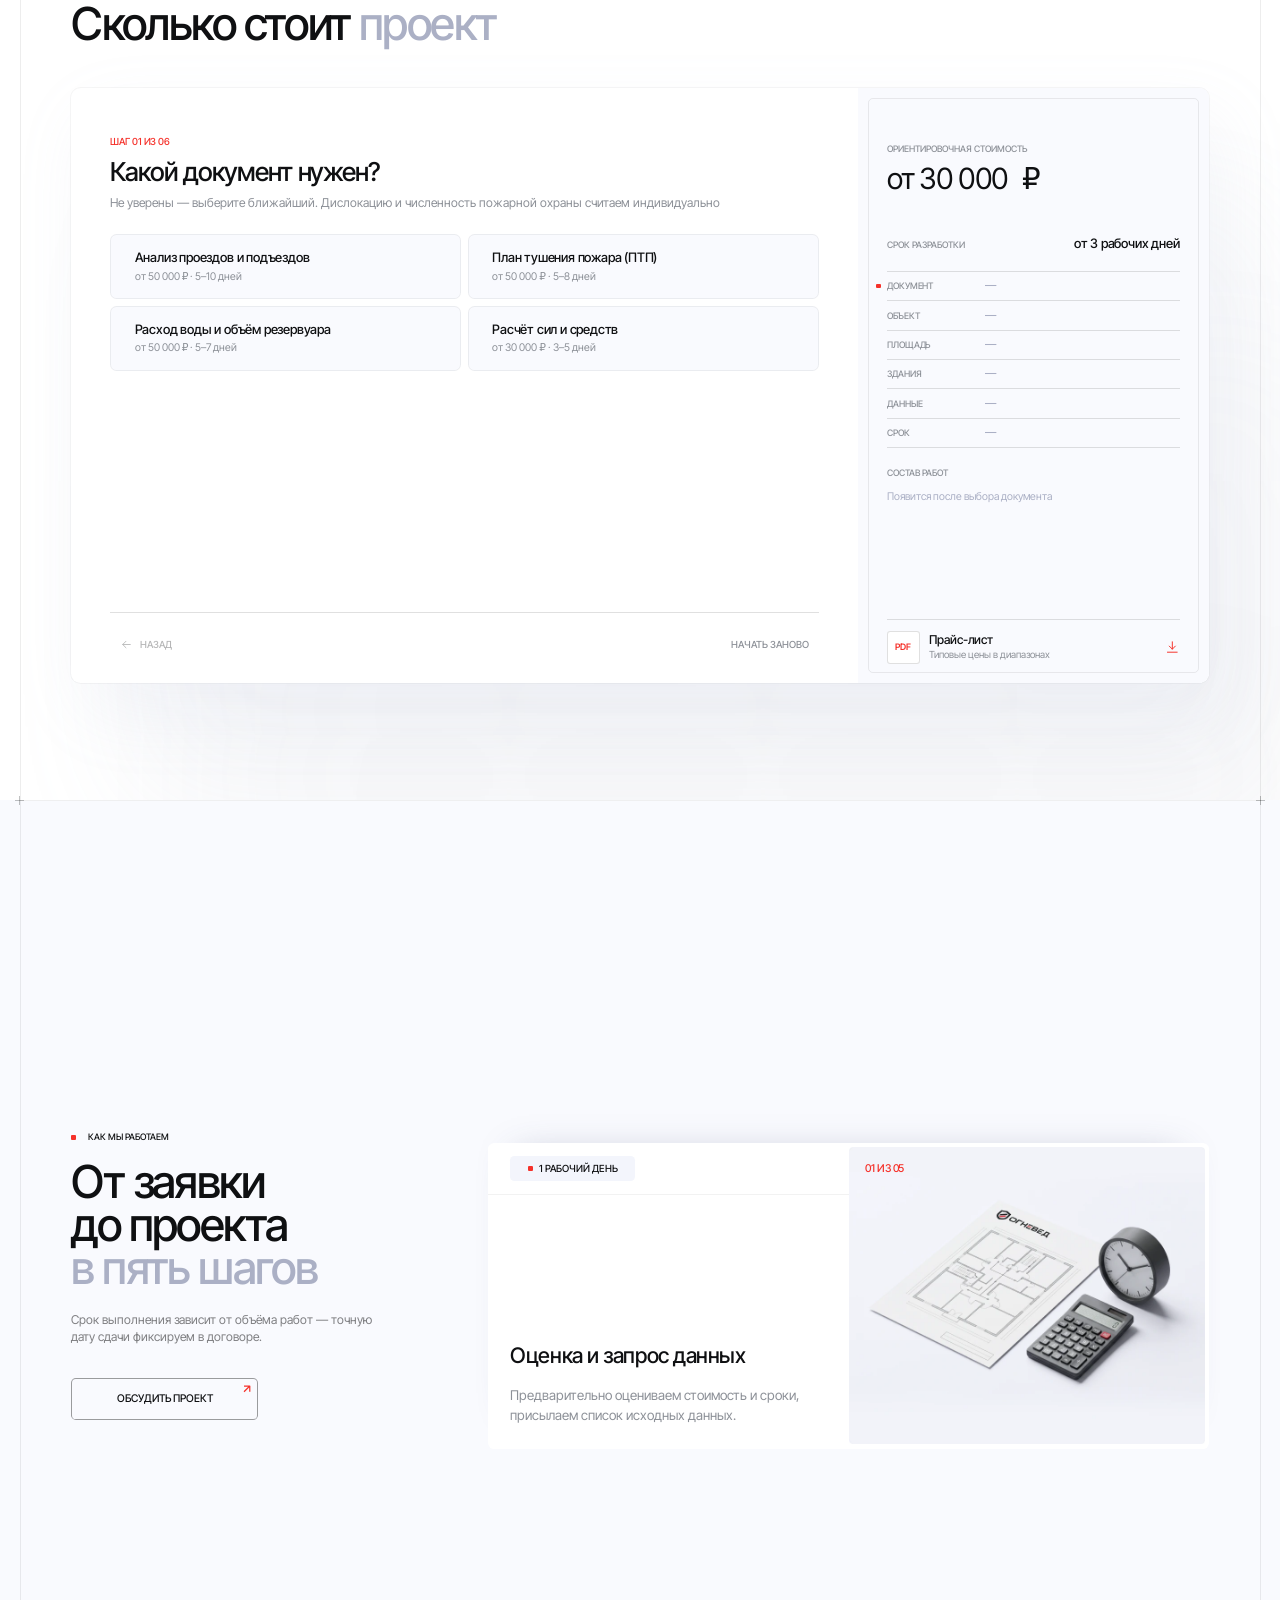
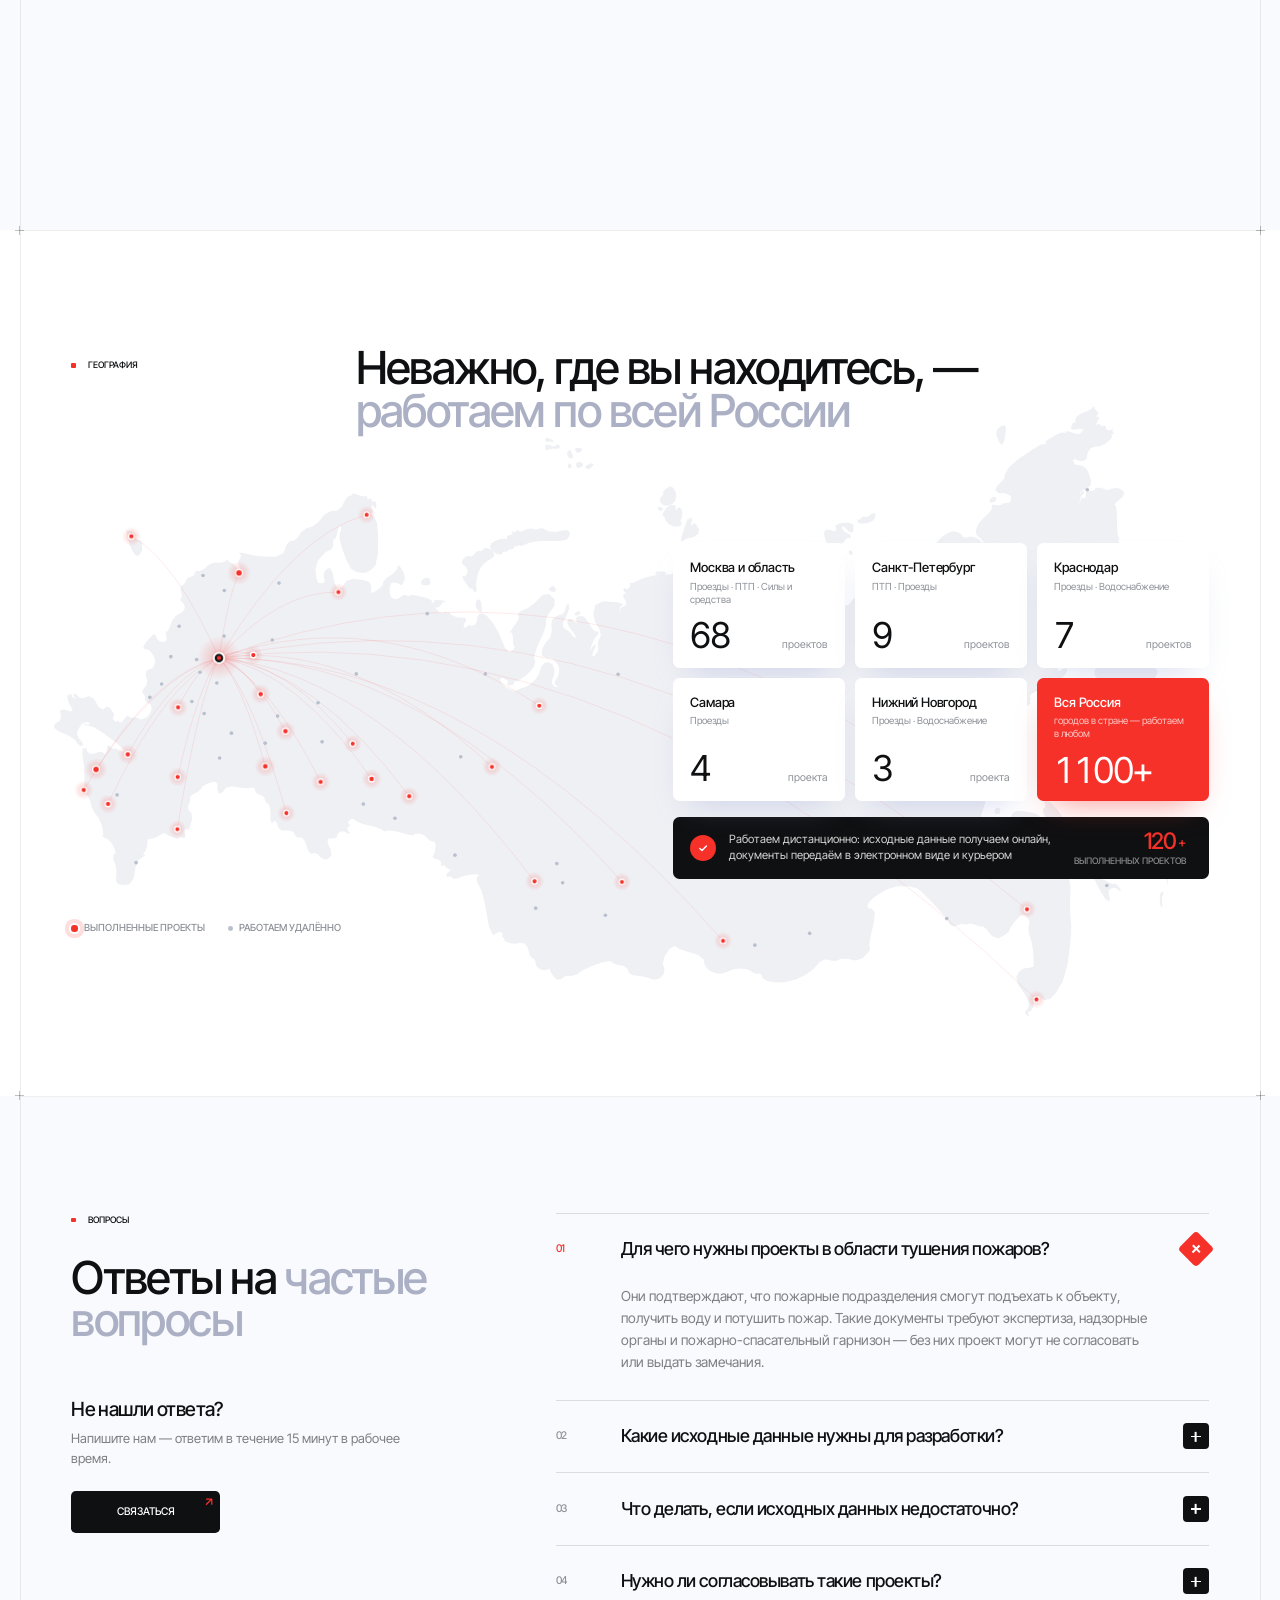
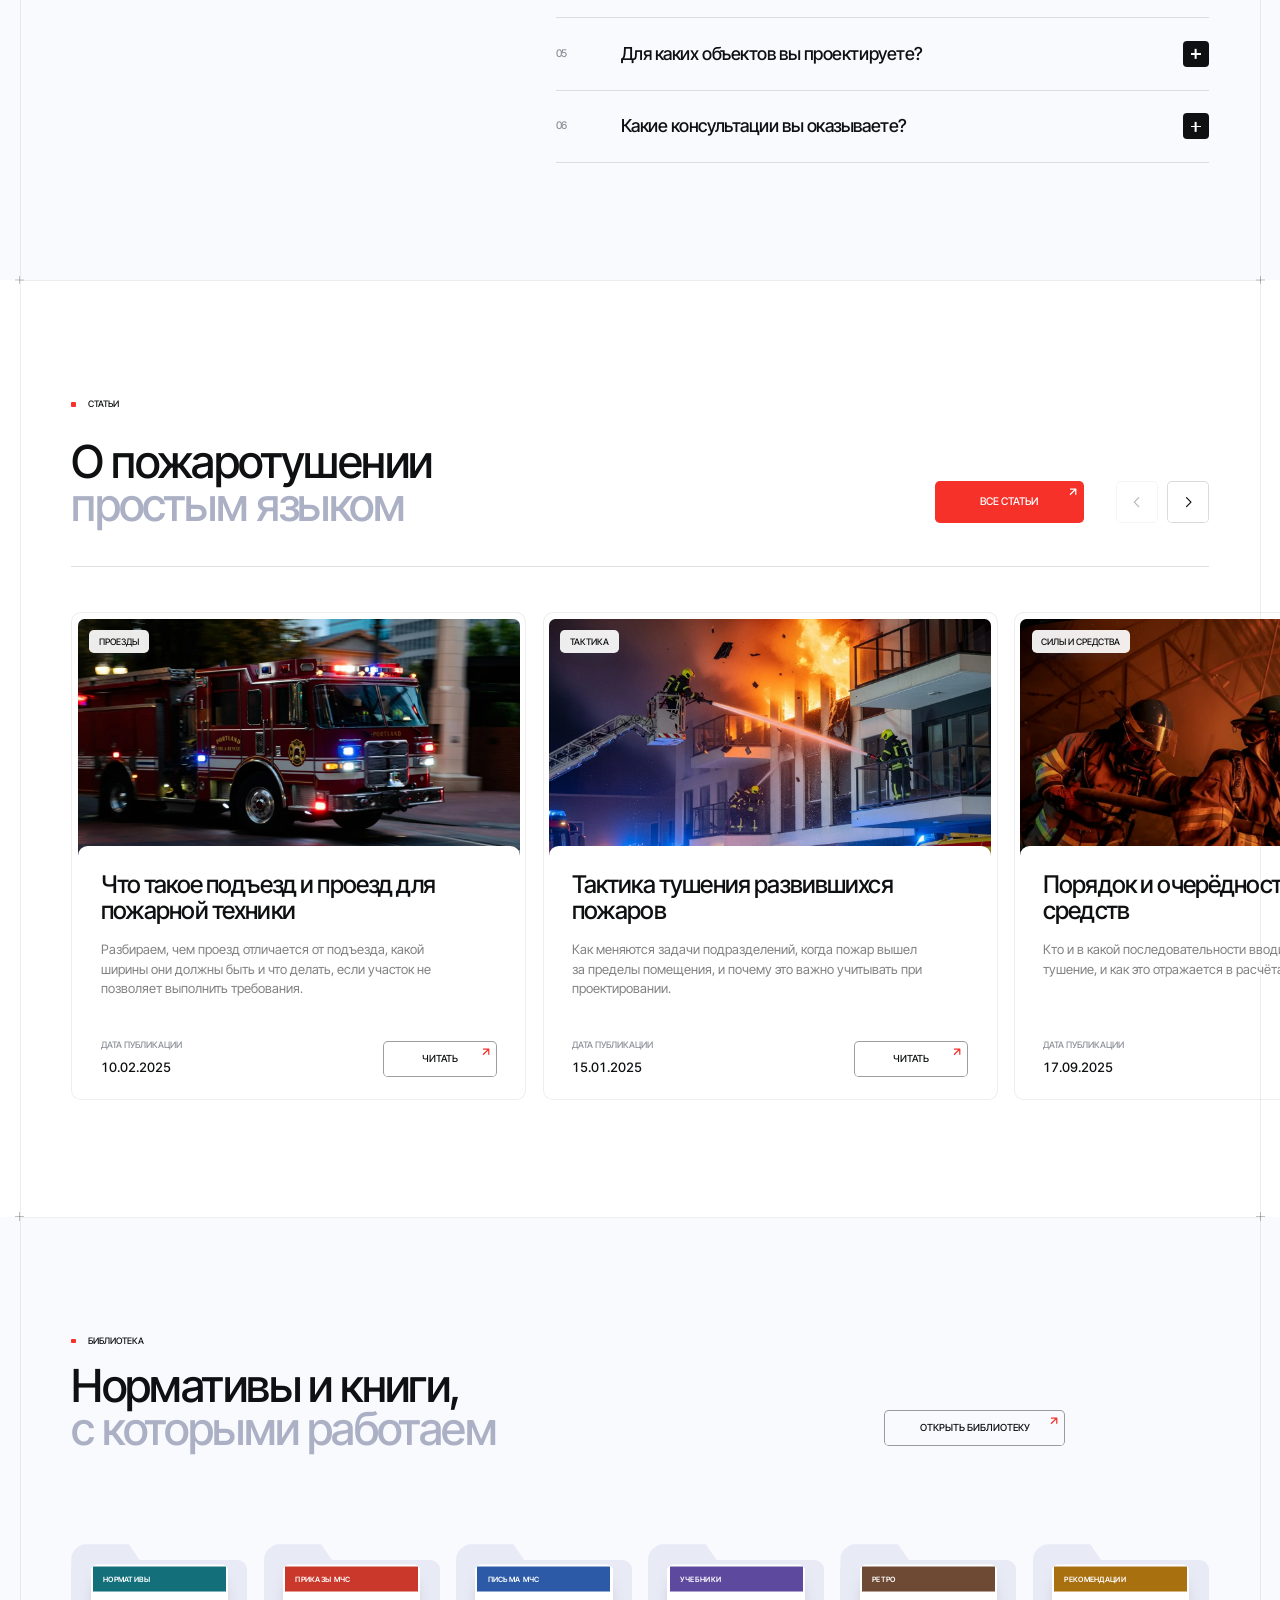
==== commit 41e7f2b7: "ОГНЕВЕД: первый экран — ролик меньше и правее, рукав на корме АЦ и дефекты разветвления стёрты в кад" ====
--- a/index.html
+++ b/index.html
@@ -28,8 +28,7 @@
 
         <!-- петля img/hero.mp4 (_tools/hero-video.cjs); поверх — пометки услуг (js/hero.js) -->
         <div class="hero-art" id="art">
-          <video class="art-video" src="img/hero.mp4" poster="img/hero-poster.webp" width="1756" height="1176" muted loop playsinline autoplay preload="auto" aria-label="Пожарные расчёты тушат пожар на верхнем этаже офисного здания: автоцистерна берёт воду из подземного резервуара, рукавная линия идёт через разветвление ко входу и на автолестницу"></video>
-        </div>
+          <video class="art-video" src="img/hero.mp4" poster="img/hero-poster.webp" width="1756" height="1176" muted loop playsinline autoplay preload="auto" aria-label="Пожарные расчёты тушат пожар на верхнем этаже офисного здания: автоцистерна берёт воду из подземного резервуара, рукавная линия идёт через разветвление ко входу и на автолестницу"></video>        </div>
         <div class="plate" id="plate"></div>
       </div>
     </div>
--- a/css/home.css
+++ b/css/home.css
@@ -100,7 +100,7 @@
 /* логотип — щит и слово (img/logo.svg, _tools/logo.cjs): буквы занимают средние 47 % высоты; подпись — под словом, со сдвигом на ширину щита */
 .hx-logo { display: grid; justify-items: start; padding-top: .5625rem; }
 .hx-logo img { display: block; width: auto; height: 1.875rem; }
-.hx-logo small { margin: -.1875rem 0 0 1.91rem; font-size: .8125rem; line-height: 1.35; color: var(--grey); }
+.hx-logo small { margin: -.1875rem 0 0 1.593rem; font-size: .8125rem; line-height: 1.35; color: var(--grey); }
 .hx-nav { display: flex; gap: clamp(1.25rem, 2.2vw, 2.75rem); padding-top: 1.3125rem; }
 .hx-nav > a { position: relative; display: block; font-size: .75rem; line-height: 1.35; text-transform: uppercase; white-space: nowrap; }
 /* наведение без подчёркиваний: пункт краснеет; текущий раздел — красный квадрат слева, как у плашек */
@@ -171,9 +171,10 @@
 .hl b { font-weight: inherit; color: #fff; }
 .hero-sub { position: absolute; z-index: 3; left: 0; top: 26.0625rem; width: 29.3125rem; font-size: 1rem; line-height: 1.35; color: var(--ink-52); }
 .hero-cta { position: absolute; z-index: 3; left: 0; top: 31.1875rem; width: 16.6875rem; padding: 0; }
-/* петля img/hero.mp4 1756×1176: фон ролика сведён с фоном экрана (_tools/hero-video.cjs), края кадра не видны. На 1920: 715, 26 · 1004×672 —
-   крыша начинается под шапкой, резервуар кончается над формой. На узких ПК кадр сжимается, чтобы угол здания не заходил под карточку */
-.hero-art { position: absolute; z-index: 1; left: 28.4375rem; top: 22.59rem; width: min(62.75rem, 62.05vw - 2.72rem); aspect-ratio: 1756 / 1176; transform: translateY(-50%); }
+/* петля img/hero.mp4 1756×1176: фон ролика сведён с фоном экрана (_tools/hero-video.cjs), края кадра не видны. На 1920: 770, 64 · 924×619 —
+   от заголовка до АЦ ~80 px воздуха, резервуар кончается над формой. Угол крыши (x 1415 кадра) держится ~1rem левее карточки,
+   на узких ПК (карточка прижата к краю окна) кадр для этого сжимается */
+.hero-art { position: absolute; z-index: 1; left: 31.875rem; top: 23.34rem; width: min(57.75rem, 62.05vw - 7.5rem); aspect-ratio: 1756 / 1176; transform: translateY(-50%); }
 .art-video { position: absolute; inset: 0; width: 100%; height: 100%; object-fit: cover; }
 /* крестики на углах рамки первого экрана, как на стыках блоков ниже */
 .hero-stage::after { content: ''; position: absolute; z-index: 5; left: calc(var(--fx) - .34375rem); right: calc(var(--fx) - .34375rem); top: calc(3.8125rem - .34375rem); height: calc(36.4375rem + .6875rem); pointer-events: none;
@@ -1025,7 +1026,7 @@
 .fd-mid::before, .fd-bot::before { content: ''; position: absolute; left: 50%; top: 0; width: 100vw; height: 1px; background: rgba(255, 255, 255, .12); transform: translateX(-50%); }
 .fd-brand { display: inline-grid; justify-items: start; }
 .fd-brand img { display: block; width: auto; height: 3.5rem; }
-.fd-brand small { margin: -.25rem 0 0 3.57rem; font-size: .9375rem; line-height: 1.35; color: rgba(255, 255, 255, .45); }
+.fd-brand small { margin: -.25rem 0 0 2.973rem; font-size: .9375rem; line-height: 1.35; color: rgba(255, 255, 255, .45); }
 .fd-claim { max-width: 25rem; margin-top: 2.25rem; font-size: 1.1875rem; line-height: 1.4; letter-spacing: -.01em; color: var(--red); }
 .fd-l { font-size: .8125rem; line-height: 1.3; font-weight: 500; letter-spacing: .08em; text-transform: uppercase; color: rgba(255, 255, 255, .43); }
 .fd-l--gap { margin-top: 2rem; }
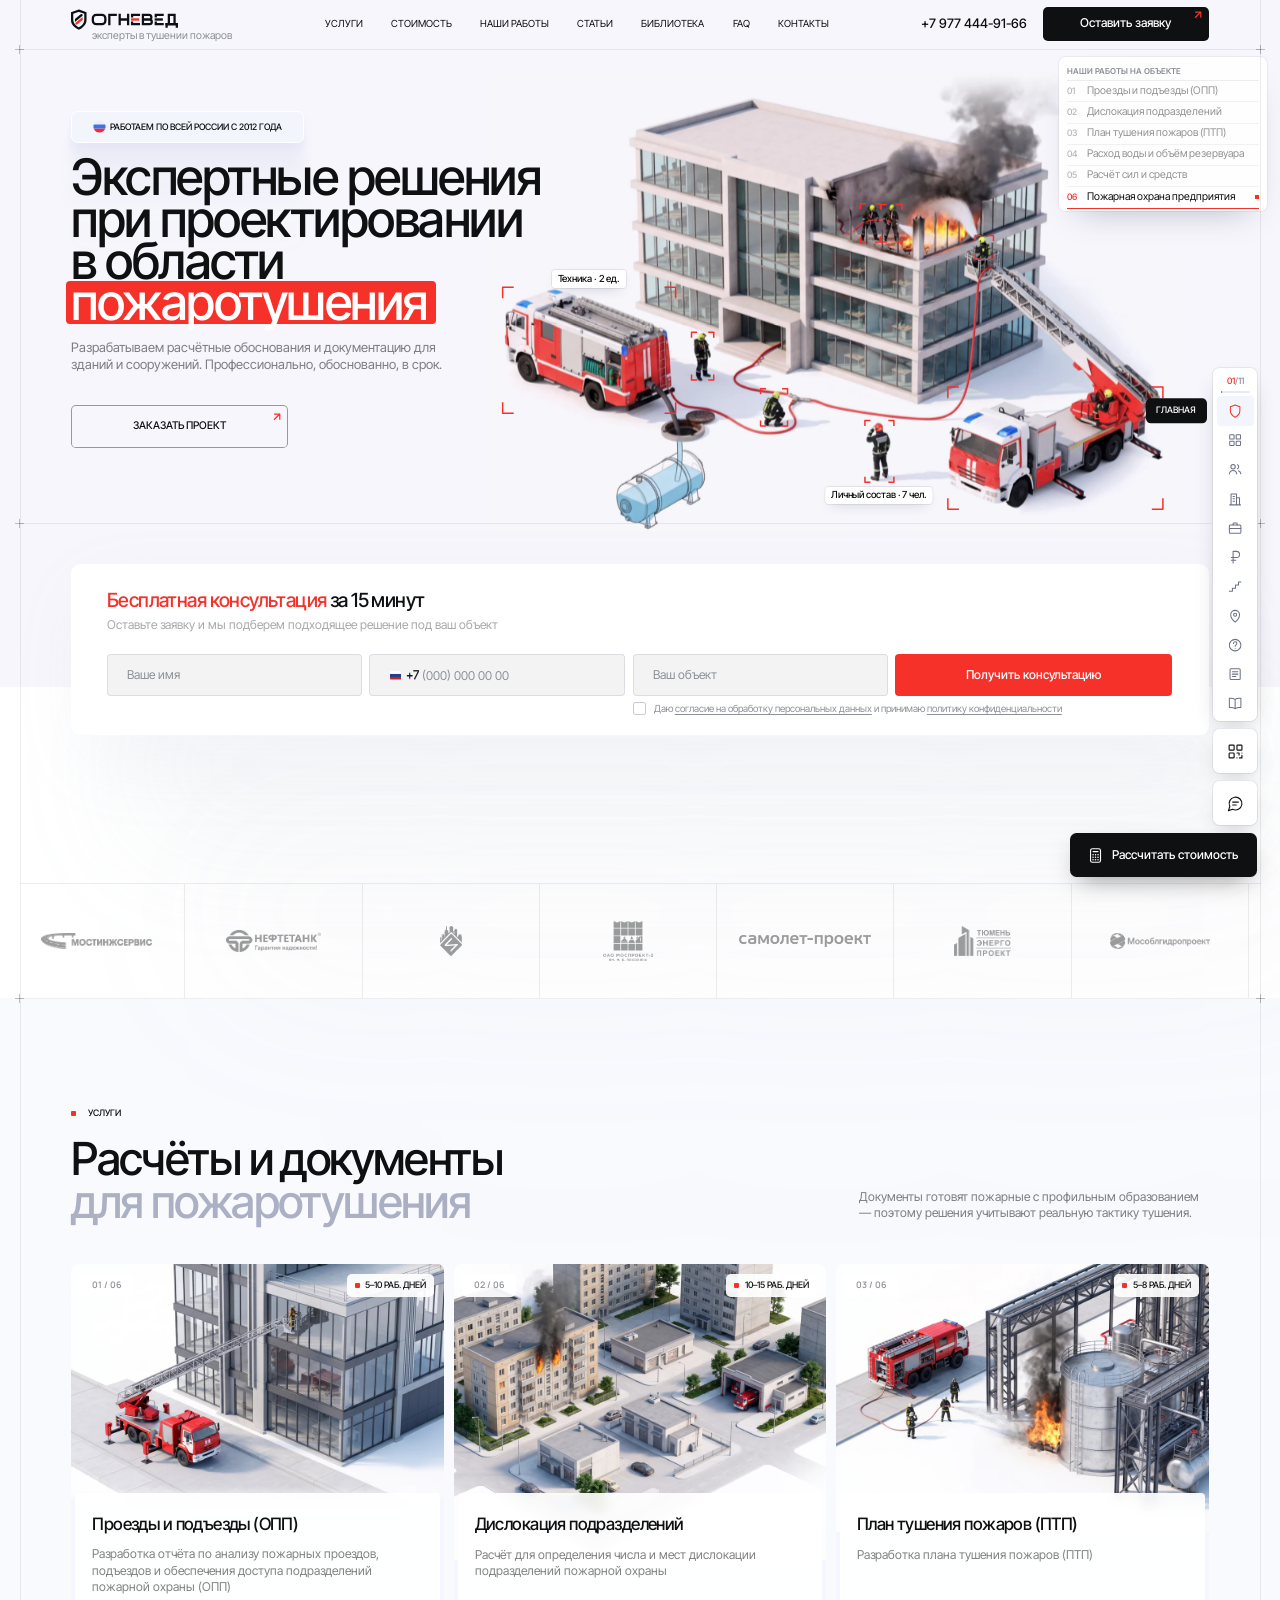
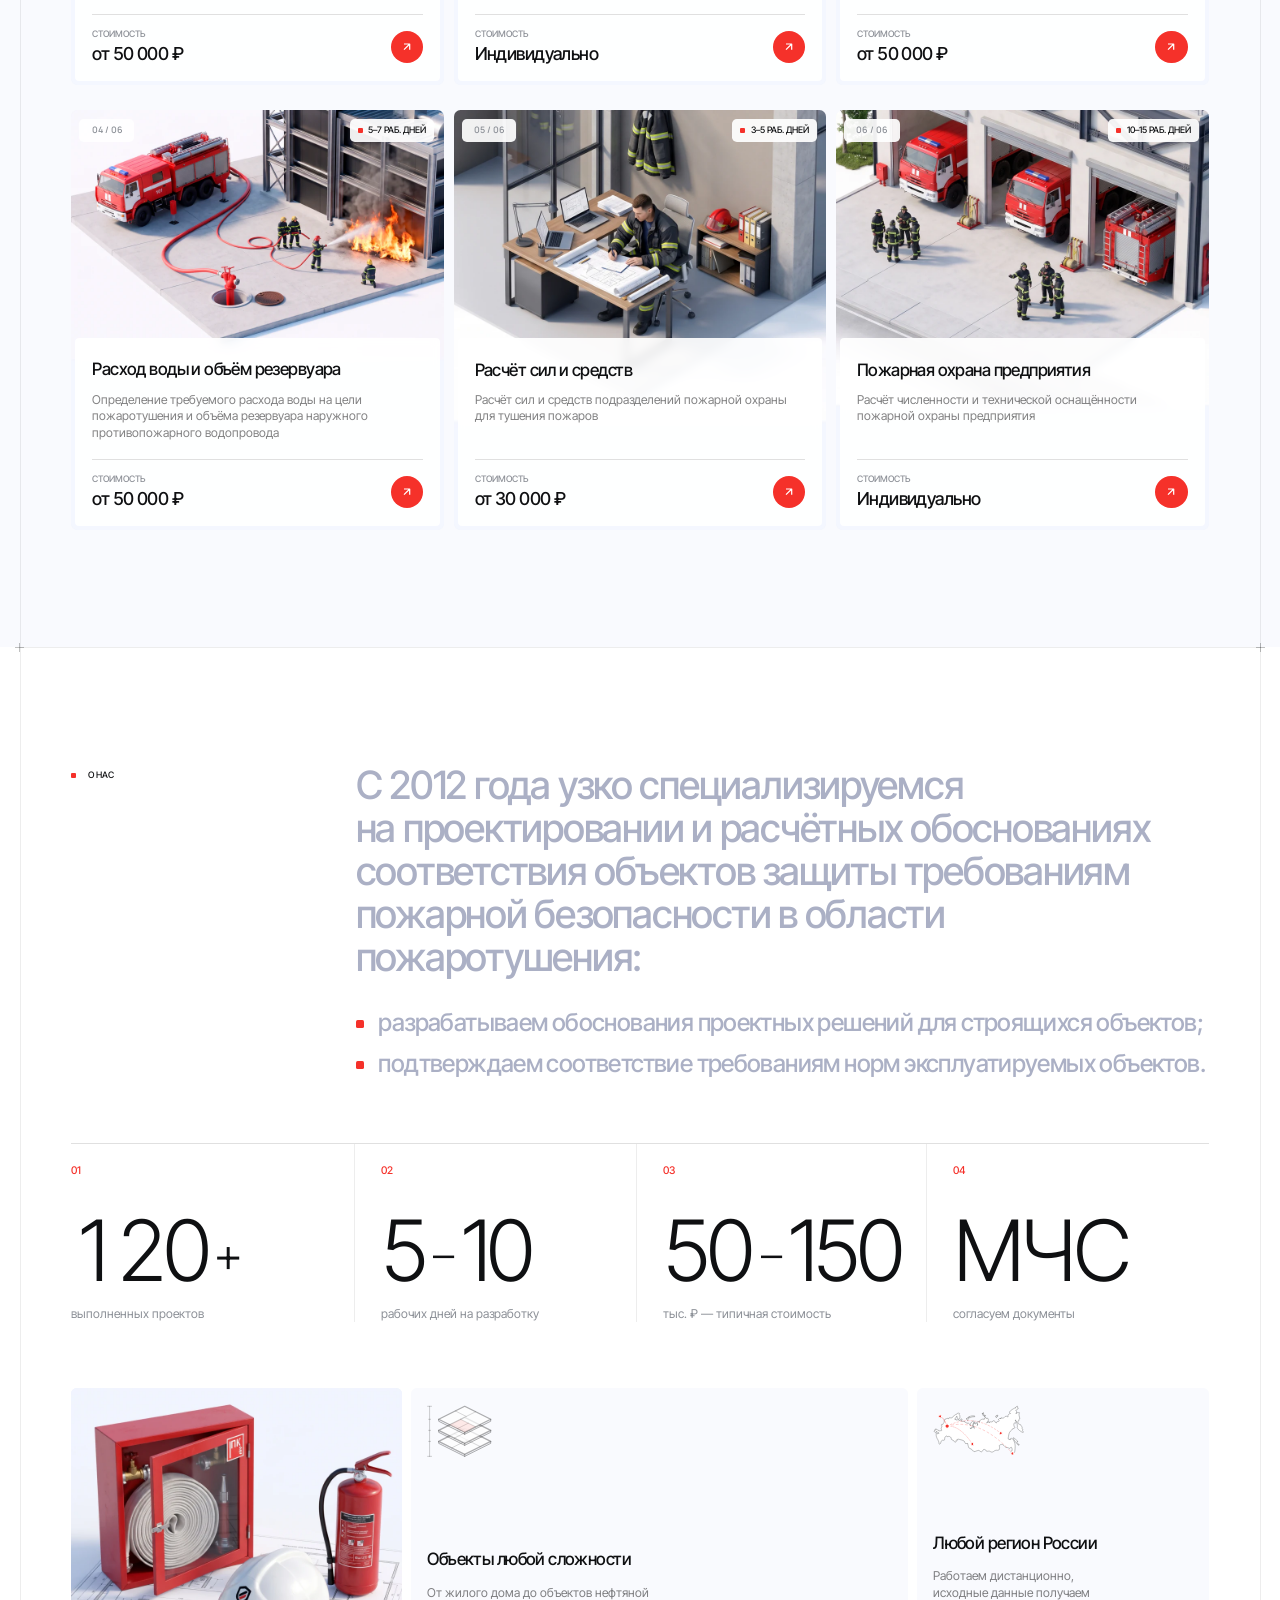
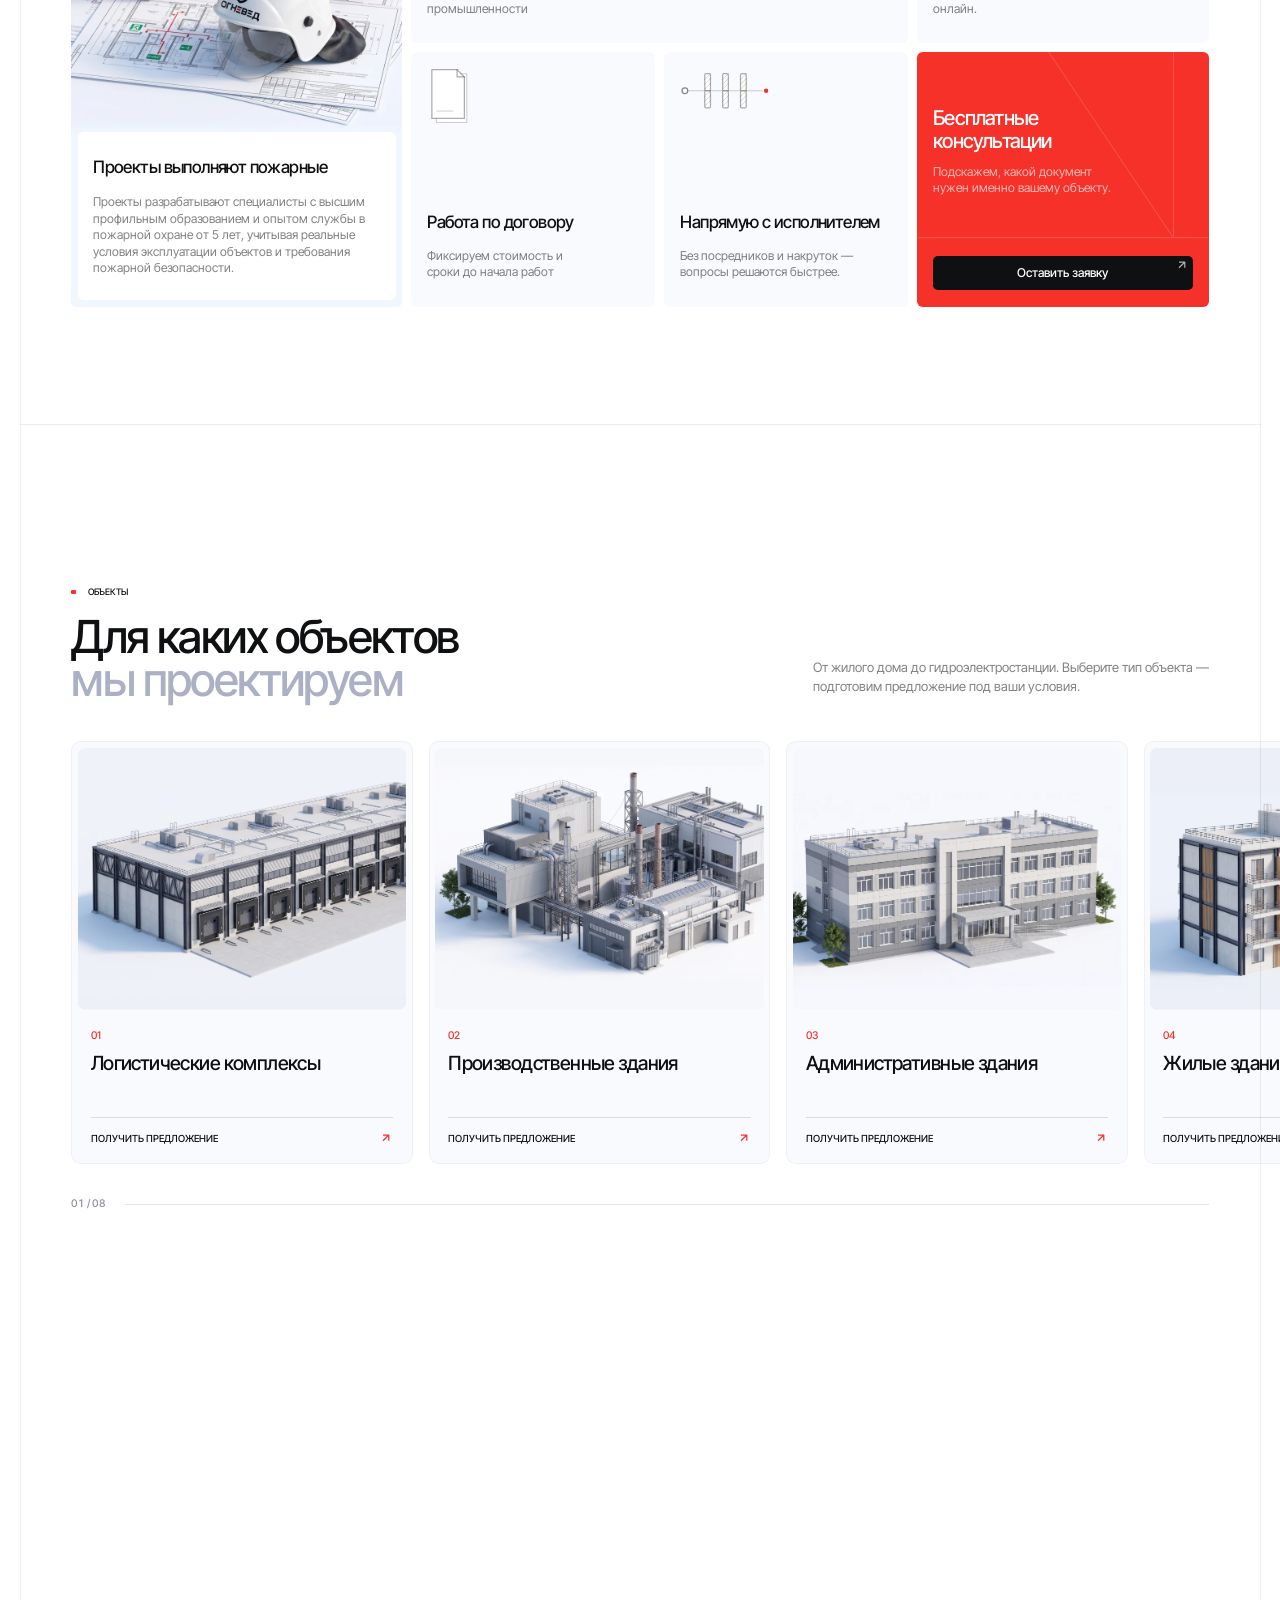
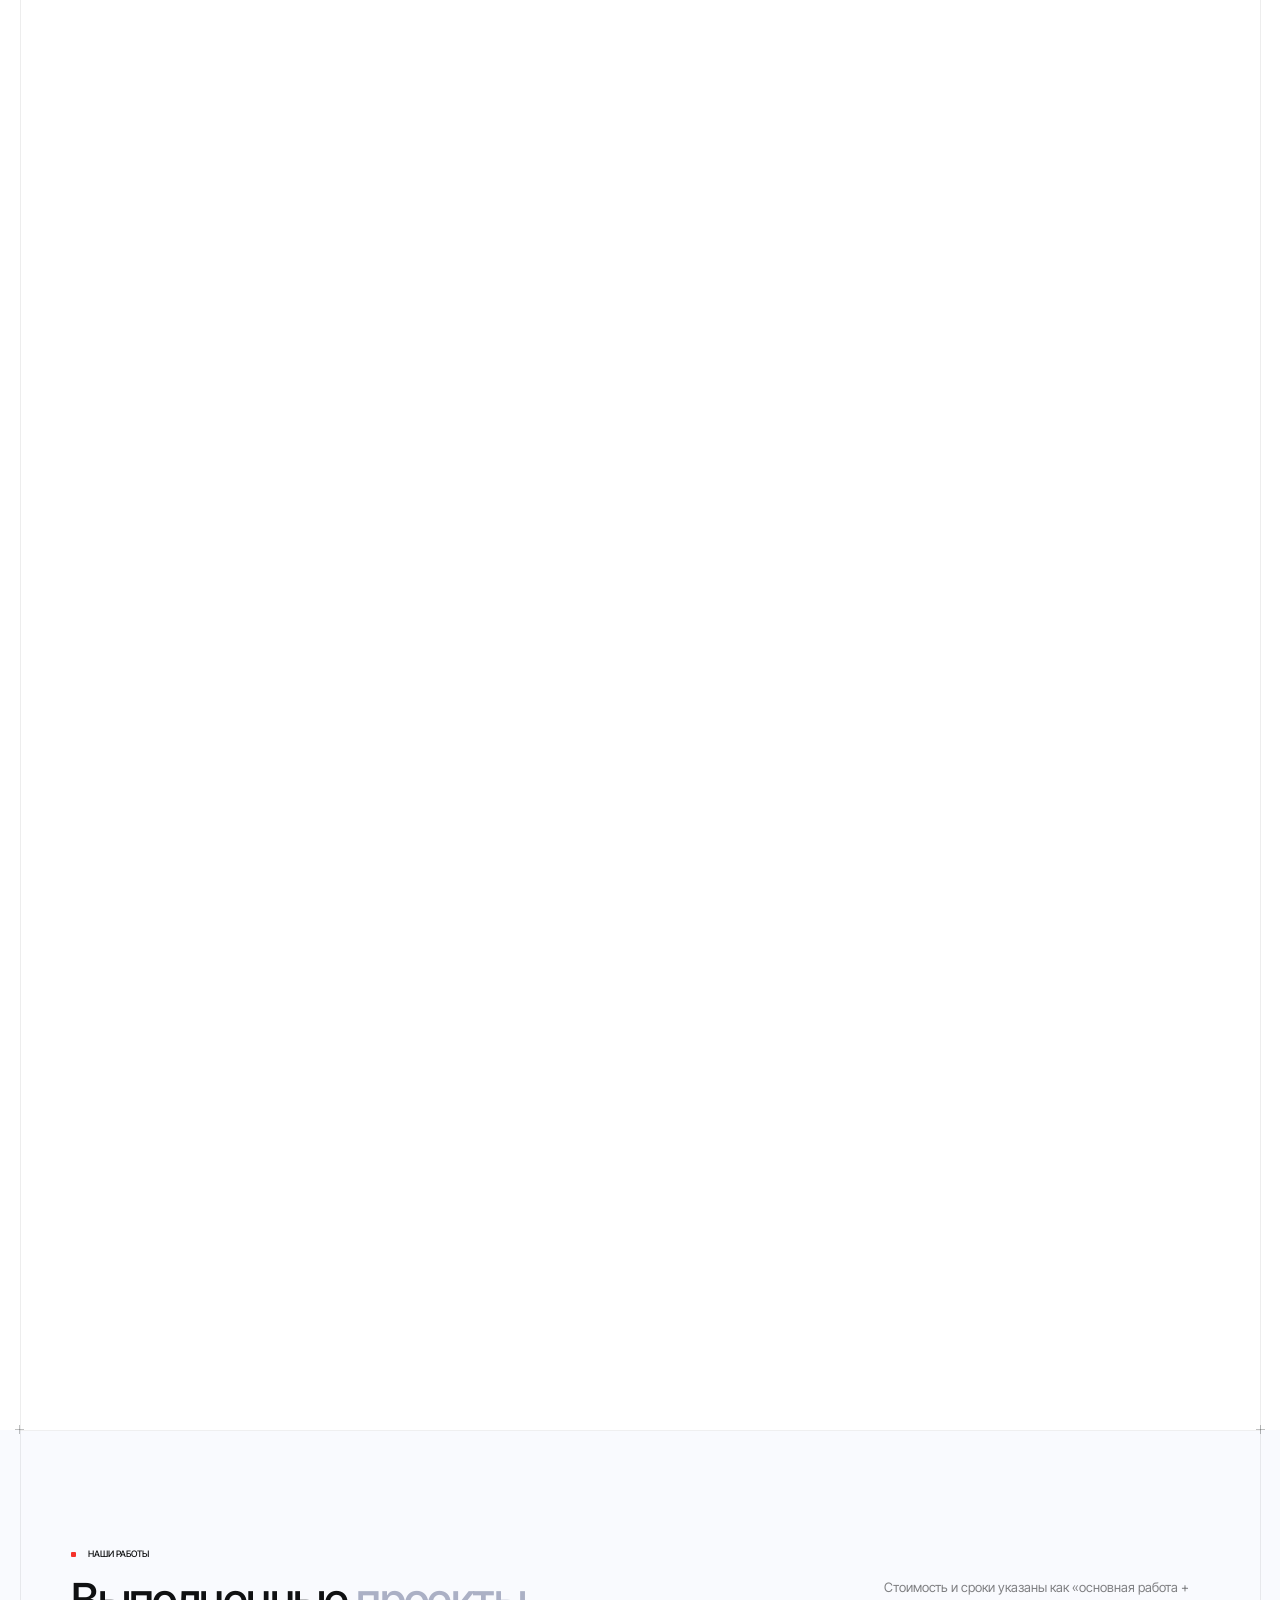
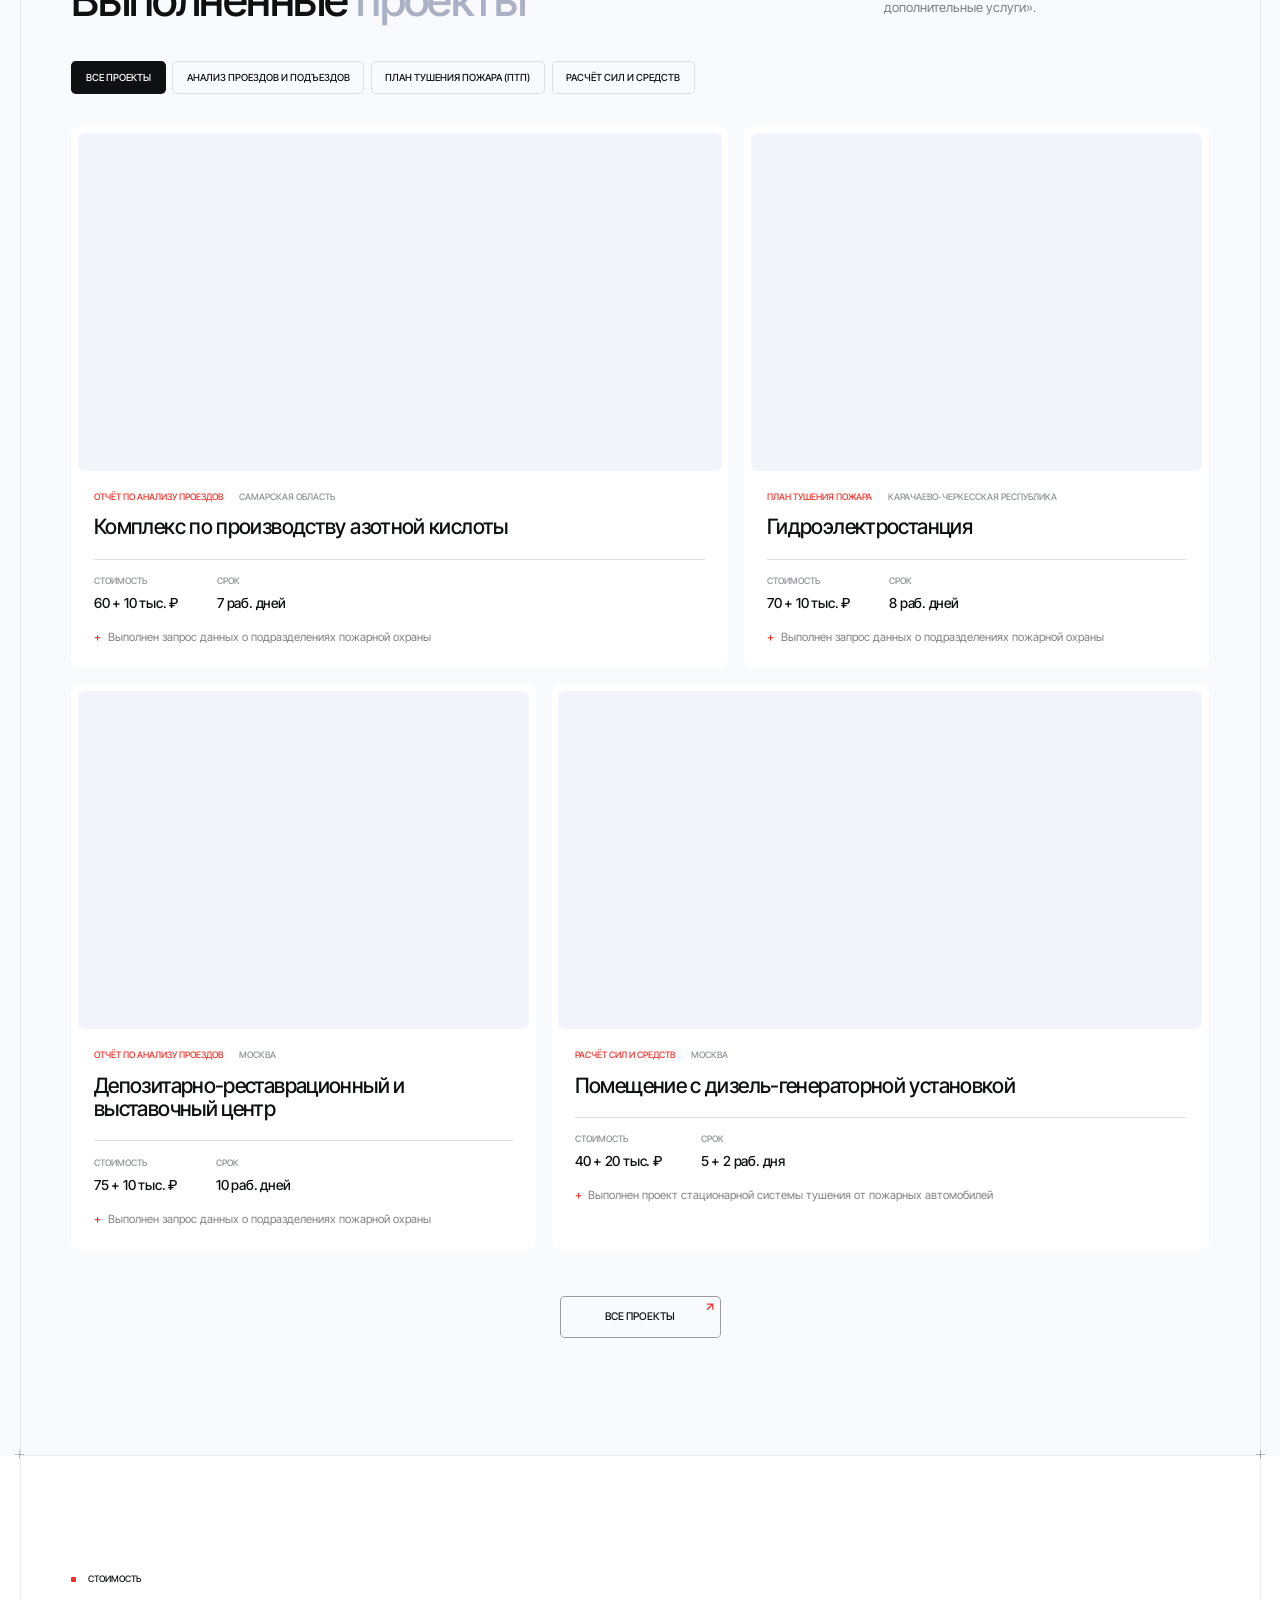
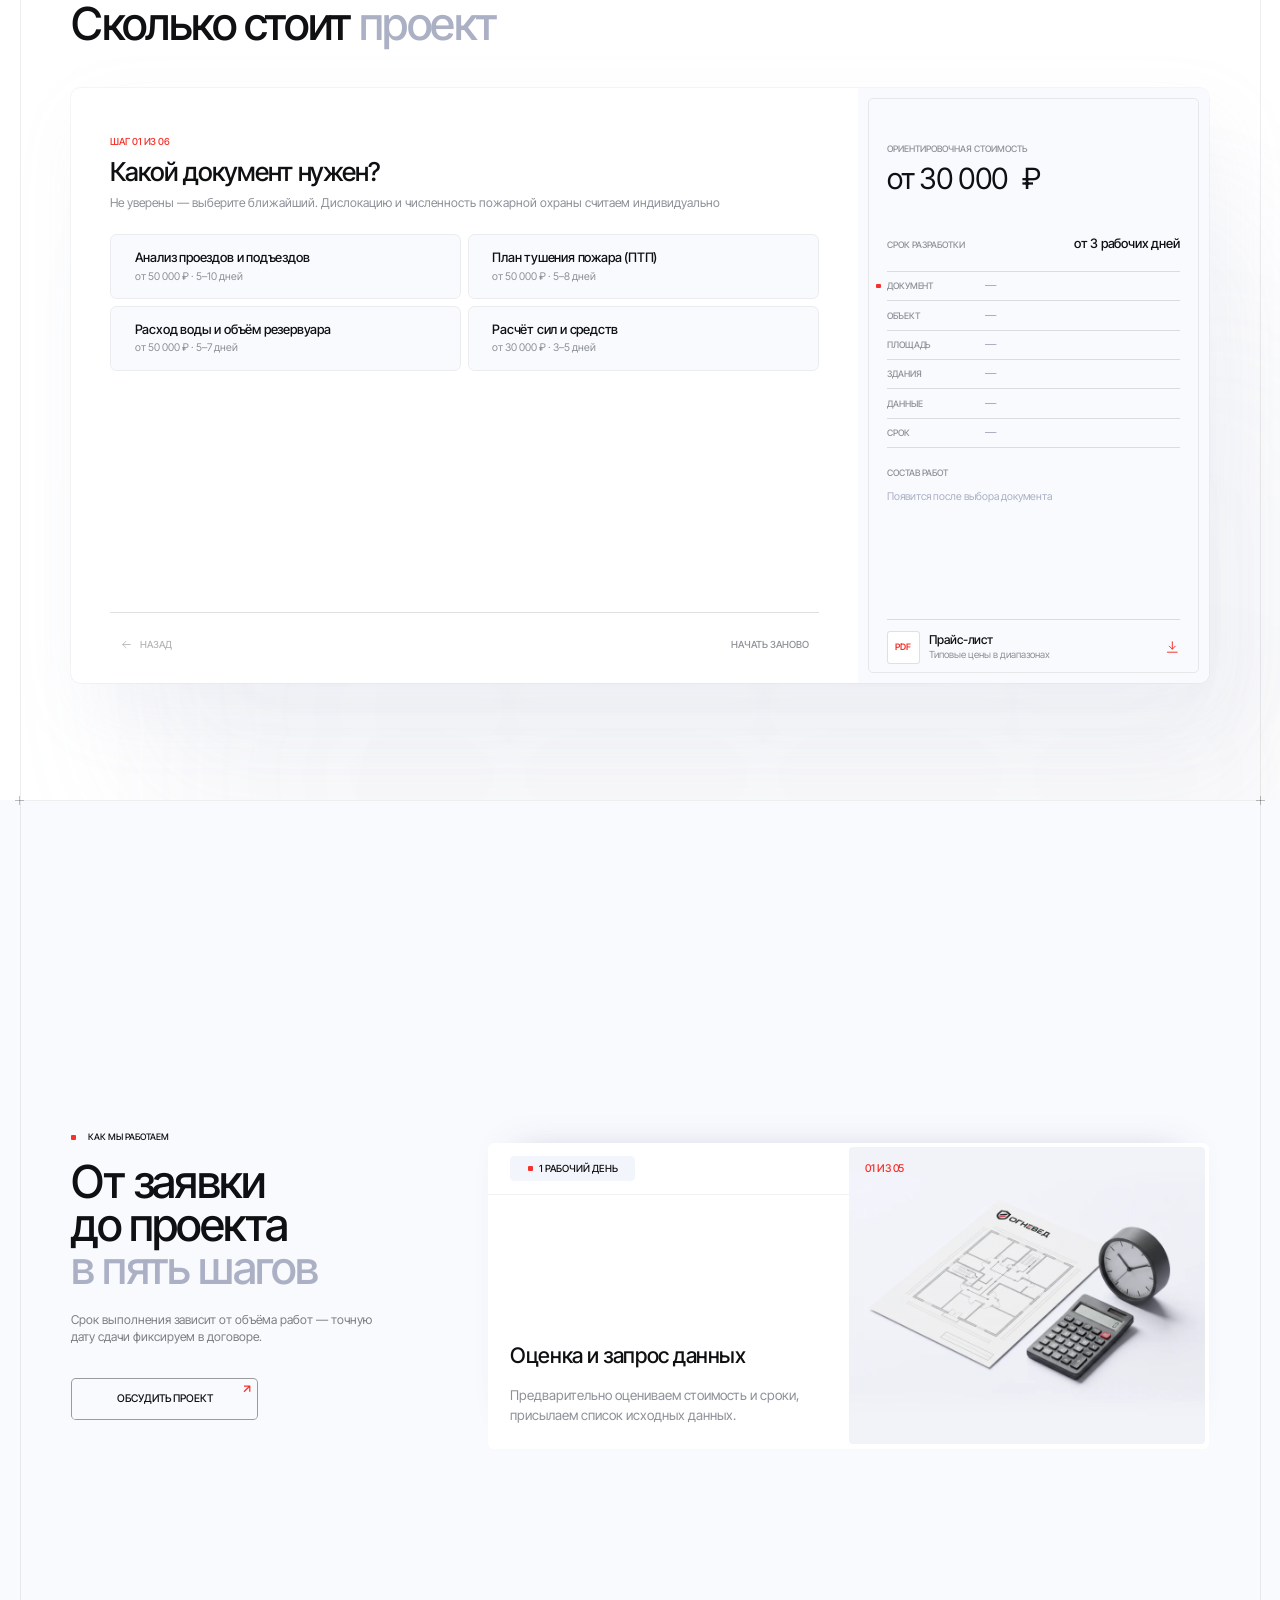
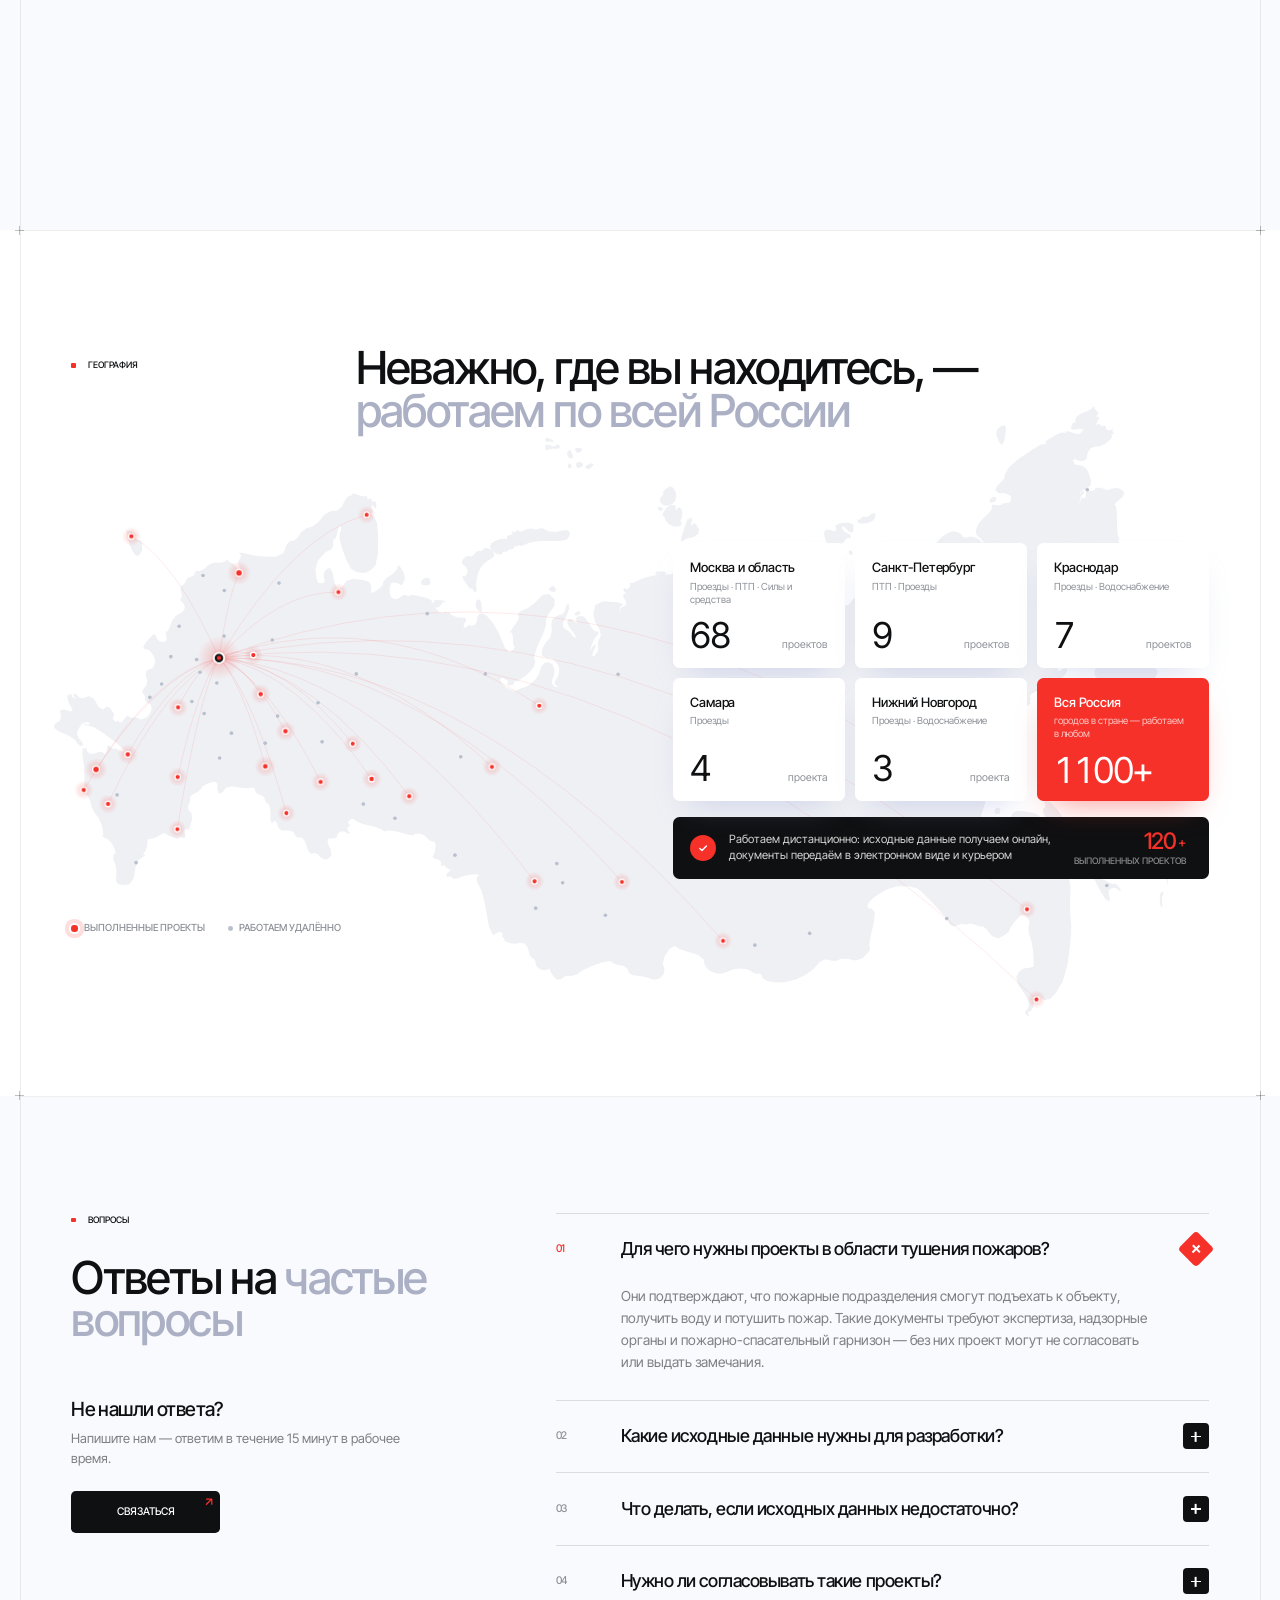
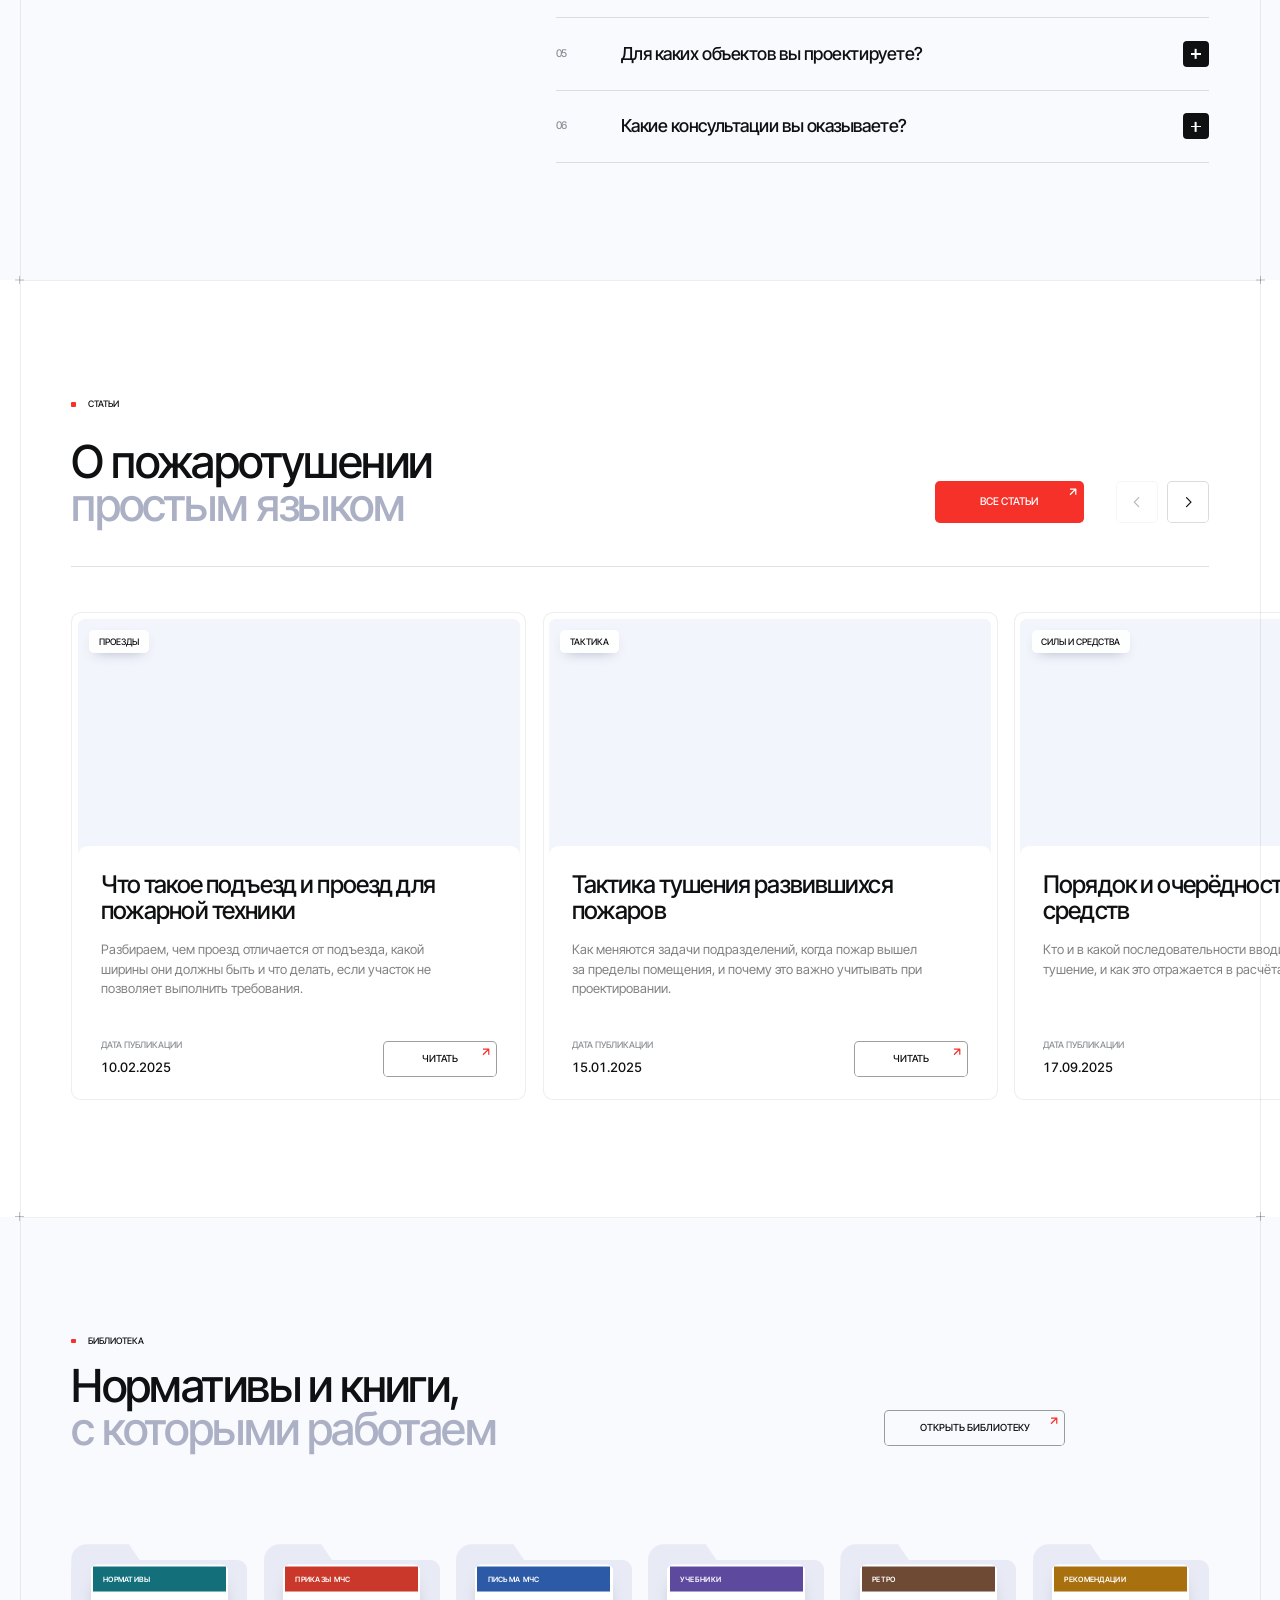
==== commit 803af5c4: "ОГНЕВЕД: мобильная версия всех страниц — меню-лист, нижняя панель, окна-листы, ленты карточек; облег" ====
--- a/index.html
+++ b/index.html
@@ -3,14 +3,19 @@
 <head>
 <meta charset="utf-8">
 <meta name="robots" content="noindex, nofollow">
-<meta name="viewport" content="width=device-width, initial-scale=1">
+<meta name="viewport" content="width=device-width, initial-scale=1, viewport-fit=cover">
+<meta name="theme-color" content="#f7f6fc">
 <title>ОГНЕВЕД — проекты в области тушения пожаров</title>
 <meta name="description" content="Расчёты и проектная документация в области пожаротушения: проезды и подъезды, планы тушения пожаров, расход воды, силы и средства. Работаем по всей России.">
 <link rel="icon" href="favicon.svg" type="image/svg+xml">
+<link rel="preload" href="fonts/inter-tight-cyrillic.woff2" as="font" type="font/woff2" crossorigin>
+<link rel="preload" href="fonts/inter-tight-latin.woff2" as="font" type="font/woff2" crossorigin>
+<link rel="preload" href="img/m/hero-poster.webp" as="image" fetchpriority="high" media="(max-width: 900px), (max-width: 1199px) and (orientation: portrait), (max-width: 1100px) and (max-height: 520px), (max-width: 1199px) and (hover: none) and (pointer: coarse)">
 <link rel="stylesheet" href="css/fonts.css">
 <link rel="stylesheet" href="css/base.css">
 <link rel="stylesheet" href="css/parts.css">
 <link rel="stylesheet" href="css/home.css">
+<link rel="stylesheet" href="css/mobile.css" media="(max-width: 900px), (max-width: 1199px) and (orientation: portrait), (max-width: 1100px) and (max-height: 520px), (max-width: 1199px) and (hover: none) and (pointer: coarse)">
 </head>
 <body class="home">
 <header class="hdr" id="hdr"></header>
@@ -28,7 +33,16 @@
 
         <!-- петля img/hero.mp4 (_tools/hero-video.cjs); поверх — пометки услуг (js/hero.js) -->
         <div class="hero-art" id="art">
-          <video class="art-video" src="img/hero.mp4" poster="img/hero-poster.webp" width="1756" height="1176" muted loop playsinline autoplay preload="auto" aria-label="Пожарные расчёты тушат пожар на верхнем этаже офисного здания: автоцистерна берёт воду из подземного резервуара, рукавная линия идёт через разветвление ко входу и на автолестницу"></video>        </div>
+          <!-- на телефоне — облегчённая копия ролика 1172 px (img/hero-m.mp4) и постер img/m/hero-poster.webp; запрос — как у mobile.css -->
+          <video class="art-video" width="1756" height="1176" muted loop playsinline autoplay preload="auto" aria-label="Пожарные расчёты тушат пожар на верхнем этаже офисного здания: автоцистерна берёт воду из подземного резервуара, рукавная линия идёт через разветвление ко входу и на автолестницу">
+            <source src="img/hero-m.mp4" type="video/mp4" media="(max-width: 900px), (max-width: 1199px) and (orientation: portrait), (max-width: 1100px) and (max-height: 520px), (max-width: 1199px) and (hover: none) and (pointer: coarse)">
+            <source src="img/hero.mp4" type="video/mp4">
+          </video>
+          <!-- телефон: постер сразу, ролик — после загрузки страницы (его источники подключает hero.js), чтобы не отнимал канал у первого экрана -->
+          <script>(function (v) { var m = matchMedia('(max-width: 900px), (max-width: 1199px) and (orientation: portrait), (max-width: 1100px) and (max-height: 520px), (max-width: 1199px) and (hover: none) and (pointer: coarse)').matches;
+            v.poster = m ? 'img/m/hero-poster.webp' : 'img/hero-poster.webp';
+            if (m) { v.removeAttribute('autoplay'); v.ogSrc = [].slice.call(v.querySelectorAll('source')); v.ogSrc.forEach(function (s) { s.remove(); }); v.load(); } })(document.currentScript.previousElementSibling);</script>
+        </div>
         <div class="plate" id="plate"></div>
       </div>
     </div>
--- a/css/home.css
+++ b/css/home.css
@@ -75,20 +75,28 @@
 /* кнопка-контур с красной стрелкой в углу (Figma: Rectangle 10 + arrow-up-right); заливка поднимается снизу */
 .fb { position: relative; display: inline-flex; align-items: center; justify-content: center; height: 3.25rem; padding: 0 3.5rem; border-radius: .375rem; box-shadow: inset 0 0 0 1px rgba(0, 0, 0, .38); font-size: .8125rem; line-height: 1.35; font-weight: 500; text-transform: uppercase; white-space: nowrap; color: var(--ink); overflow: hidden; isolation: isolate; transition: color .5s var(--e-out), box-shadow .5s; }
 .fb::before { content: ''; position: absolute; inset: 0; z-index: -1; background: var(--ink); transform: scaleY(0); transform-origin: 50% 100%; transition: transform .6s var(--e-out); }
-.fb:hover { color: #fff; box-shadow: inset 0 0 0 1px var(--ink); }
-.fb:hover::before { transform: none; }
+[data-card] { cursor: pointer; }
+.fb:hover, [data-card]:hover .fb { color: #fff; box-shadow: inset 0 0 0 1px var(--ink); }
+.fb:hover::before, [data-card]:hover .fb::before { transform: none; }
 .fb-ar { position: absolute; top: .3125rem; right: .3125rem; width: 1.0625rem; height: 1.0625rem; fill: none; stroke: var(--red); stroke-width: 1.5; stroke-linejoin: round; transition: transform .5s var(--e-out), stroke .3s; }
-.fb:hover .fb-ar { transform: translate(2px, -2px); }
+.fb:hover .fb-ar, [data-card]:hover .fb .fb-ar { transform: translate(2px, -2px); }
 .fb--sm { height: 2.75rem; padding: 0 2.75rem; font-size: .75rem; }
 .fb--dark { background: var(--ink); color: #fff; box-shadow: none; }
 .fb--dark::before { background: var(--red); }
-.fb--dark:hover { box-shadow: none; }
-.fb--dark:hover .fb-ar { stroke: #fff; }
+.fb--dark:hover, [data-card]:hover .fb--dark { box-shadow: none; }
+.fb--dark:hover .fb-ar, [data-card]:hover .fb--dark .fb-ar { stroke: #fff; }
 .home .btn { border-radius: .3125rem; letter-spacing: 0; }
 .home .btn--red { background: var(--red); color: #fff; height: 3.75rem; font-size: .9375rem; font-weight: 500; }
 .home .btn--red::before { background: var(--ink); }
 .home .btn--red:hover { color: #fff; }
 .home .btn--dark::before, .home .btn--line::before, .home .btn--white::before { background: var(--red); }
+
+/* элементы телефона (css/mobile.css): кнопки звонка и меню в шапке, меню-лист, номер под лентой карточек;
+   обёртки прокрутки окна (.modal-sc) и схемы проекта (.sx-scroll) на ПК в раскладке не участвуют */
+.m-only, .mm { display: none; }
+.modal-sc, .sx-scroll, picture { display: contents; }
+/* внутреннюю страницу собирает pages.js: пока <main> пуст, подвал не показываем — иначе он мелькает наверху и его сдвигает вниз */
+main.pg:empty ~ .ftr { display: none; }
 
 /* ── шапка (Figma: 0–61px) ── */
 .home .hdr { position: fixed; left: 0; right: 0; top: 0; height: var(--hdr); background: transparent; box-shadow: none; transition: background-color .4s, transform .6s var(--e-out), backdrop-filter .4s; }
@@ -400,9 +408,9 @@
 .prx-go { position: relative; display: flex; align-items: center; justify-content: center; width: 100%; height: 2.625rem; margin-top: auto; border-radius: .375rem; background: var(--ink); color: #fff; font-size: .9375rem; line-height: 1.35; font-weight: 500; overflow: hidden; isolation: isolate; transition: color .5s var(--e-out); }
 .prx-go::before { content: ''; position: absolute; inset: 0; z-index: -1; background: #fff; transform: scaleY(0); transform-origin: 50% 100%; transition: transform .6s var(--e-out); }
 .prx-go .fb-ar { top: .125rem; right: .25rem; stroke: rgba(255, 255, 255, .66); }
-.prx-go:hover { color: var(--ink); }
-.prx-go:hover::before { transform: none; }
-.prx-go:hover .fb-ar { stroke: var(--red); transform: translate(2px, -2px); }
+.prx-go:hover, [data-card]:hover .prx-go { color: var(--ink); }
+.prx-go:hover::before, [data-card]:hover .prx-go::before { transform: none; }
+.prx-go:hover .fb-ar, [data-card]:hover .prx-go .fb-ar { stroke: var(--red); transform: translate(2px, -2px); }
 
 /* графика плиток (js/pros-fx.js): линии 1–1.25px, чернила 16–34 %, один красный акцент; петля 6 с */
 .pa { display: block; overflow: visible; fill: none; stroke-linecap: round; stroke-linejoin: round; }
@@ -619,60 +627,59 @@
 .obx-n { font-size: .8125rem; color: var(--red); }
 .obx h3 { margin-top: .625rem; min-height: 2.3em; font-size: 1.5rem; line-height: 1.15; font-weight: 500; letter-spacing: -.03em; }
 .obx-btn { position: relative; display: flex; align-items: center; justify-content: space-between; margin-top: 1.5rem; padding-top: 1rem; border-top: 1px solid var(--ln-2); font-size: .75rem; font-weight: 500; text-transform: uppercase; text-align: left; }
-.obx-btn::after { content: ''; position: absolute; inset: 0; }
 .obx-btn .fb-ar { position: static; transition: transform .5s var(--e-out); }
 .obx:hover .obx-btn .fb-ar { transform: translate(3px, -3px); }
-/* сцены объектов (js/obj-fx.js): проигрываются при наведении */
+/* сцены объектов (js/obj-fx.js): проигрываются при наведении, на телефоне — у карточки на экране (.is-play, C.play в cards.js) */
 .ox-fx { position: absolute; inset: 0; width: 100%; height: 100%; overflow: visible; fill: none; stroke-linecap: round; stroke-linejoin: round; pointer-events: none; opacity: 0; transition: opacity .35s ease; }
-.obx:hover .ox-fx { opacity: 1; transition-duration: .2s; }
+:is(.obx:hover, .obx.is-play) .ox-fx { opacity: 1; transition-duration: .2s; }
 :where(.ox-fx [pathLength='1']) { stroke-dasharray: 1 1; stroke-dashoffset: 1; }
-.obx:hover :where(.ox-fx [pathLength='1']) { animation: fx-draw 1s var(--e-out) var(--d, .1s) forwards; }
-.obx:hover .ox-fx .fx-dot { animation: fx-pop .6s cubic-bezier(.34, 1.56, .64, 1) var(--d, .3s) forwards; }
-.obx:hover .ox-fx .fx-ring { animation: fx-ring 2s cubic-bezier(.2, .6, .35, 1) var(--d, .3s) infinite; }
+:is(.obx:hover, .obx.is-play) :where(.ox-fx [pathLength='1']) { animation: fx-draw 1s var(--e-out) var(--d, .1s) forwards; }
+:is(.obx:hover, .obx.is-play) .ox-fx .fx-dot { animation: fx-pop .6s cubic-bezier(.34, 1.56, .64, 1) var(--d, .3s) forwards; }
+:is(.obx:hover, .obx.is-play) .ox-fx .fx-ring { animation: fx-ring 2s cubic-bezier(.2, .6, .35, 1) var(--d, .3s) infinite; }
 .ox-ln { stroke: var(--red); stroke-width: 1.3; }
 .ox-sg { opacity: 0; filter: drop-shadow(0 0 2px #fff) drop-shadow(0 0 4px rgba(255, 210, 200, .9)); }
 .ox-sg path { stroke: #fff6f0; stroke-dasharray: var(--L) 200; stroke-dashoffset: var(--L); }
 .ox-sg-t { stroke-width: 1.4; stroke-opacity: .4; }
 .ox-sg-m { stroke-width: 2; stroke-opacity: .75; }
 .ox-sg-h { stroke-width: 2.8; }
-.obx:hover .ox-sg { animation: cm-on .4s ease var(--on) forwards; }
-.obx:hover .ox-sg path { animation: ox-run var(--T) linear calc(var(--on) + var(--o)) infinite; }
+:is(.obx:hover, .obx.is-play) .ox-sg { animation: cm-on .4s ease var(--on) forwards; }
+:is(.obx:hover, .obx.is-play) .ox-sg path { animation: ox-run var(--T) linear calc(var(--on) + var(--o)) infinite; }
 @keyframes ox-run { from { stroke-dashoffset: var(--L); } to { stroke-dashoffset: -100; } }
 /* логистика: огни доков волной */
 .l-lamp { opacity: 0; }
 .l-glow { fill: var(--red); opacity: .35; filter: blur(2.5px); }
 .l-core { fill: var(--red); stroke: #fff; stroke-width: .6; }
-.obx:hover .l-lamp { animation: l-wave 2.8s ease-in-out calc(var(--i) * .13s) infinite; }
+:is(.obx:hover, .obx.is-play) .l-lamp { animation: l-wave 2.8s ease-in-out calc(var(--i) * .13s) infinite; }
 @keyframes l-wave { 0%, 4% { opacity: 0; } 14%, 58% { opacity: 1; } 72%, 100% { opacity: 0; } }
 /* производство: отсеки-пролёты по очереди подсвечиваются */
 .p-tri { fill: var(--red); opacity: 0; }
-.obx:hover .p-tri { animation: p-bay 3.6s ease-in-out calc(1.2s + var(--i) * 1.2s) infinite; }
+:is(.obx:hover, .obx.is-play) .p-tri { animation: p-bay 3.6s ease-in-out calc(1.2s + var(--i) * 1.2s) infinite; }
 @keyframes p-bay { 0%, 100% { opacity: 0; } 18%, 34% { opacity: .16; } 52% { opacity: 0; } }
 .ox-ln--t { stroke-width: 1.1; stroke-opacity: .8; }
 /* административное: путь эвакуации наружу */
 .a-way { stroke: var(--red); stroke-width: 4; stroke-opacity: .12; }
 .a-run { stroke: var(--red); stroke-width: 1.4; stroke-dasharray: 3 3.5; opacity: 0; }
-.obx:hover .a-run { animation: cm-on .3s ease .5s forwards, a-flow .8s linear .5s infinite; }
+:is(.obx:hover, .obx.is-play) .a-run { animation: cm-on .3s ease .5s forwards, a-flow .8s linear .5s infinite; }
 @keyframes a-flow { to { stroke-dashoffset: -6.5; } }
 .a-ar { stroke: var(--red); stroke-width: 1.4; }
-.obx:hover .a-ar { animation-delay: .8s; }
+:is(.obx:hover, .obx.is-play) .a-ar { animation-delay: .8s; }
 /* жилое: высотная отметка */
 .v-ext { stroke: var(--red); stroke-width: .8; stroke-opacity: .55; }
 .v-dim { stroke: var(--red); stroke-width: 1.1; }
-.obx:hover .v-dim { animation: fx-draw 1.1s cubic-bezier(.45, 0, .55, 1) .25s forwards; }
+:is(.obx:hover, .obx.is-play) .v-dim { animation: fx-draw 1.1s cubic-bezier(.45, 0, .55, 1) .25s forwards; }
 .v-tk { stroke: var(--red); stroke-width: 1.1; opacity: 0; transform-box: fill-box; transform-origin: center; transform: scaleX(0); }
-.obx:hover .v-tk { animation: v-tk .45s var(--e-out) var(--d) forwards; }
+:is(.obx:hover, .obx.is-play) .v-tk { animation: v-tk .45s var(--e-out) var(--d) forwards; }
 @keyframes v-tk { to { opacity: 1; transform: none; } }
 .v-sl { stroke: var(--red); stroke-width: 1.1; opacity: 0; }
-.obx:hover .v-sl { animation: cm-on .3s ease 1.3s forwards; }
+:is(.obx:hover, .obx.is-play) .v-sl { animation: cm-on .3s ease 1.3s forwards; }
 /* торговое: круги у входа */
 .t-ring { stroke: var(--red); stroke-width: 1.1; opacity: 0; transform-box: fill-box; transform-origin: center; }
-.obx:hover .t-ring { animation: fx-ring 2.4s cubic-bezier(.2, .6, .35, 1) calc(.2s + var(--i) * .8s) infinite; }
+:is(.obx:hover, .obx.is-play) .t-ring { animation: fx-ring 2.4s cubic-bezier(.2, .6, .35, 1) calc(.2s + var(--i) * .8s) infinite; }
 /* социальное: маршрут по пандусу */
 .s-fr { stroke-width: 1.4; }
 /* другие: контур кровли */
 .o-roof { stroke-width: 1.2; }
-.obx:hover .o-roof { animation-duration: 1.4s; }
+:is(.obx:hover, .obx.is-play) .o-roof { animation-duration: 1.4s; }
 @media (prefers-reduced-motion: reduce) { .obx .ox-fx * { animation-duration: .01s !important; animation-iteration-count: 1 !important; animation-delay: 0s !important; } }
 .objx-bar { display: flex; align-items: center; gap: 1.5rem; margin-top: 2.5rem; font-size: .8125rem; font-variant-numeric: tabular-nums; color: var(--grey); }
 .objx-bar i { flex: 1; height: 1px; background: rgba(15, 16, 18, .12); }
@@ -938,6 +945,8 @@
 .geh { position: relative; z-index: 2; display: grid; grid-template-columns: 21.875rem minmax(0, 1fr); align-items: start; }
 .geh .badge { margin-top: .875rem; justify-self: start; }
 .gst { position: relative; height: 41rem; margin-top: 1rem; }
+/* окно уже 1280: карта шире колонки упиралась бы за край экрана и давала прокрутку вбок */
+#geo { overflow-x: clip; }
 /* карта по Figma («09 · География» → «Контур России» 1388×750 в точке 239, 223): тот же контур, крупнее в 1,4 раза, сплошной #eff0f4 */
 .gst-map { position: absolute; z-index: 0; left: -2.406rem; top: -4.106rem; width: 89.55rem; }
 .map-svg { width: 100%; height: auto; overflow: visible; }
--- a/css/mobile.css
+++ b/css/mobile.css
@@ -0,0 +1,763 @@
+/* ОГНЕВЕД — телефоны и планшеты. Подключён на всех страницах после ПК-стилей с запросом
+   (max-width: 900px), (max-width: 1199px) and (orientation: portrait), (max-width: 1100px) and (max-height: 520px), (max-width: 1199px) and (hover: none) and (pointer: coarse)
+   — тот же запрос, что OG_MQ в js/ui.js и <source media> ролика на главной; менять везде сразу.
+   Язык — главной (Figma «home»): Inter Tight, чёрный #0f1012, красный #f5312a, линии рамки с крестиками, плашки капсом,
+   кнопки со стрелкой-уголком. 1rem = 16px: подписи, кнопки и поля — в пикселях ПК 1920 (там 1rem = 16px), этого достаточно
+   и на телефоне. Резиновые — поле колонки (--g), заголовки и отступы блоков (clamp от ширины окна). На планшете колонка
+   46rem по центру. Ленты карточек листаются пальцем (scroll-snap), номер и полоса под лентой — C.rail в js/cards.js.
+   Для плавности: без backdrop-filter, без огромных теней ПК, без появлений блоков и параллакса (motion.js). */
+
+:root { --hdr: 3.5rem; }
+html { font-size: 16px; scroll-padding-top: 4.5rem; }
+.home {
+  /* поле колонки; у iPhone боком — не меньше выреза экрана (viewport-fit=cover) */
+  --g: max(clamp(1rem, 5.13vw, 2.5rem), env(safe-area-inset-left), env(safe-area-inset-right));
+  --cw: min(100vw - 2 * var(--g), 46rem);
+  --rail: calc((100vw - var(--cw)) / 2);
+  --fx: max(.5rem, var(--rail) - .75rem);
+  --hdr: 3.5rem;
+  --sec: clamp(3.5rem, 15vw, 5.5rem);
+  --h2: clamp(1.75rem, 8vw, 2.625rem);
+  --h1: clamp(2.125rem, 9.4vw, 3.5rem);
+  /* заголовок первого экрана: самая длинная строка «Экспертные решения» — 9,27 em, по ширине колонки с запасом */
+  --h1h: clamp(1.75rem, (100vw - 2 * var(--g)) / 9.6, 3.5rem);
+  --sh-card: 0 1rem 2rem -1.25rem rgba(60, 70, 110, .3), 0 0 0 1px rgba(15, 16, 18, .04);
+  --sh-badge: 0 .75rem 1.5rem -1rem rgba(60, 70, 110, .32);
+  -webkit-tap-highlight-color: transparent;
+}
+main.frame, .ftr { overflow-x: clip; }
+.pc-only { display: none !important; }
+/* поля — 16px: мельче iOS при фокусе увеличивает страницу */
+.home input, .home textarea, .home select { font-size: 1rem !important; }
+.home .btn:active, .home .fb:active { transform: scale(.98); }
+
+/* ── общие элементы ── */
+.sec { padding: var(--sec) 0; }
+.home .sec + .sec { padding-top: var(--sec); }
+.h2x { font-size: var(--h2); line-height: .98; letter-spacing: -.035em; }
+.sh, #services .sh, .objx-pin .sh, .pg .sh, .pg .sh--line { grid-template-columns: minmax(0, 1fr); grid-template-rows: none; row-gap: .875rem; margin-bottom: 1.75rem; align-items: start; }
+.sh .badge, .sh .h2x, .sh-r, .pg .sh-r { grid-column: 1; grid-row: auto; }
+.sh .h2x, #services .h2x { max-width: none; }
+.sh-r, #services .sh-r { padding: 0; gap: 1rem; }
+.sh-r p, #services .sh-r p { font-size: .9375rem; line-height: 1.45; }
+.objx-pin .sh-r p { white-space: normal; }
+.fb { height: 3.25rem; padding: 0 2.25rem; }
+.fb--sm { height: 2.75rem; padding: 0 2rem; }
+/* крестики на стыках — у линий рамки телефона */
+.sec::after { top: -.34375rem; }
+
+/* лента карточек: выходит за колонку к краям экрана, первая карточка — по линии колонки, следующая выглядывает */
+.rail-x, .scx, .objx-track, .home .wkx, .arx, #lib.lbx {
+  display: flex; gap: .625rem; overflow-x: auto; overflow-y: hidden; scroll-snap-type: x mandatory; scroll-padding-inline: var(--rail);
+  padding: .25rem var(--rail) 1rem; margin-inline: calc(var(--rail) * -1); overscroll-behavior-x: contain; scrollbar-width: none;
+  -webkit-overflow-scrolling: touch; }
+:is(.rail-x, .scx, .objx-track, .home .wkx, .arx, #lib.lbx)::-webkit-scrollbar { display: none; }
+:is(.scx, .objx-track, .home .wkx, .arx, #lib.lbx) > * { flex: none; scroll-snap-align: start; }
+/* номер карточки и полоса пройденного под лентой (C.rail); одна карточка во всю ширину — полосы нет */
+.rl-bar, .objx-bar { display: flex; align-items: center; gap: 1rem; margin-top: .375rem; font-size: .75rem; color: var(--grey); font-variant-numeric: tabular-nums; }
+.rl-bar i, .objx-bar i { position: relative; flex: 1; height: 1px; background: rgba(15, 16, 18, .12); }
+.rl-bar b, .objx-bar b { position: absolute; inset: 0; display: block; background: var(--red); transform: scaleX(0); transform-origin: left; transition: transform .25s linear; }
+.rl-bar.is-one { display: none; }
+
+/* ── шапка: логотип, звонок, меню ── */
+.home .hdr { height: var(--hdr); }
+.home .hdr::after { left: 0; right: 0; opacity: 0; transition: opacity .3s; }
+.home .hdr.is-scrolled { background: rgba(249, 250, 254, .97); -webkit-backdrop-filter: none; backdrop-filter: none; }
+.home .hdr.is-scrolled::after, .home .hdr.mm-on::after { opacity: 1; }
+.home .hdr.mm-on { background: #fff; transform: none; }
+.hx-in { display: flex; align-items: center; gap: .5rem; height: 100%; }
+.hx-logo { margin-right: auto; padding-top: 0; }
+.hx-logo img { height: 1.625rem; }
+.hx-logo small { margin: -.125rem 0 0 1.381rem; font-size: .6875rem; }
+.hx-nav, .hx-tel, .hx-btn, .mx, .mx-veil { display: none; }
+.hx-call, .hx-bur { position: relative; display: grid; place-items: center; flex: none; width: 2.75rem; height: 2.75rem; border-radius: .5rem; }
+.hx-call { color: var(--ink); box-shadow: inset 0 0 0 1px rgba(15, 16, 18, .14); transition: background-color .3s, color .3s; }
+.hx-call svg { width: 1.25rem; height: 1.25rem; }
+.hx-call:active { background: var(--red); color: #fff; box-shadow: none; }
+.hx-bur { background: var(--ink); }
+.hx-bur i { position: absolute; left: .8125rem; right: .8125rem; height: 1.5px; border-radius: 1px; background: #fff; transition: transform .45s var(--e-out), top .45s var(--e-out); }
+.hx-bur i:first-child { top: 1.0625rem; }
+.hx-bur i:last-child { top: 1.5625rem; }
+.hx-bur[aria-expanded="true"] { background: var(--red); }
+.hx-bur[aria-expanded="true"] i:first-child { top: 1.3125rem; transform: rotate(45deg); }
+.hx-bur[aria-expanded="true"] i:last-child { top: 1.3125rem; transform: rotate(-45deg); }
+
+/* ── меню: лист под шапкой ── */
+.mm { display: block; position: fixed; z-index: 48; inset: 0; padding-top: var(--hdr); overflow-y: auto; overscroll-behavior: contain; background: #fff;
+  visibility: hidden; opacity: 0; transition: opacity .3s ease, visibility 0s .3s; }
+.mm.is-open { visibility: visible; opacity: 1; transition: opacity .35s ease, visibility 0s; }
+html.is-mm, html.is-mm body { overflow: hidden; }
+.mm::before, .mm::after { content: ''; position: fixed; z-index: 1; top: var(--hdr); bottom: 0; width: 1px; background: var(--ln); pointer-events: none; }
+.mm::before { left: var(--fx); }
+.mm::after { right: var(--fx); }
+.mm-in { display: flex; flex-direction: column; min-height: 100%; width: var(--cw); margin: 0 auto; padding: .75rem 0 calc(1.5rem + env(safe-area-inset-bottom)); }
+.mm-in > * { opacity: 0; transform: translateY(.75rem); transition: opacity .2s, transform 0s .3s; }
+.mm.is-open .mm-in > * { opacity: 1; transform: none; transition: opacity .45s ease, transform .7s var(--e-out); }
+.mm.is-open .mm-in > :nth-child(2) { transition-delay: .06s; }
+.mm.is-open .mm-in > :nth-child(3) { transition-delay: .12s; }
+.mm-nav { border-top: 1px solid var(--ln-2); }
+.mm-a { position: relative; display: grid; grid-template-columns: 2rem minmax(0, 1fr) auto; align-items: center; min-height: 3.5rem; border-bottom: 1px solid var(--ln-2); }
+.mm-a .num { font-style: normal; font-size: .75rem; color: var(--grey); }
+.mm-a b { font-size: 1.375rem; line-height: 1.1; font-weight: 500; letter-spacing: -.025em; }
+.mm-a .fb-ar { position: static; margin-right: .25rem; }
+.mm-a.is-on .num, .mm-a.is-on b { color: var(--red); }
+.mm-a:active b { color: var(--red); }
+.mm-r { display: grid; grid-template-columns: minmax(0, 1fr) 3rem; align-items: center; border-bottom: 1px solid var(--ln-2); }
+.mm-r .mm-a { border-bottom: 0; }
+.mm-tg { position: relative; justify-self: end; width: 2.25rem; height: 2.25rem; border-radius: .375rem; background: var(--tint-2); transition: background-color .3s, transform .5s var(--e-out); }
+.mm-tg::before, .mm-tg::after, .mm-tg i { content: ''; position: absolute; left: 50%; top: 50%; width: .75rem; height: 1.5px; margin: -.75px 0 0 -.375rem; background: var(--ink); }
+.mm-tg::after { transform: rotate(90deg); transition: transform .4s var(--e-out); }
+.mm-tg i { display: none; }
+.mm-tg[aria-expanded="true"] { background: var(--ink); }
+.mm-tg[aria-expanded="true"]::before { background: #fff; }
+.mm-tg[aria-expanded="true"]::after { background: #fff; transform: none; }
+.mm-sv { display: grid; grid-template-rows: 0fr; border-bottom: 1px solid transparent; transition: grid-template-rows .55s var(--e-out), border-color .3s; }
+.mm-sv.is-open { grid-template-rows: 1fr; border-bottom-color: var(--ln-2); }
+.mm-sv > ul { min-height: 0; overflow: hidden; visibility: hidden; transition: visibility 0s .55s; }
+.mm-sv.is-open > ul { visibility: visible; transition: none; }
+.mm-sv li:first-child { padding-top: .25rem; }
+.mm-sv li:last-child { padding-bottom: .625rem; }
+.mm-sv a { display: grid; grid-template-columns: 4rem minmax(0, 1fr); align-items: center; gap: .875rem; padding: .375rem 0; }
+.mm-im { display: block; aspect-ratio: 459 / 283; border-radius: .25rem; overflow: hidden; background: var(--tint-2); }
+.mm-im img { width: 100%; height: 100%; object-fit: cover; }
+.mm-tx { display: grid; gap: .125rem; }
+.mm-tx b { font-size: .9375rem; line-height: 1.25; font-weight: 500; letter-spacing: -.01em; }
+.mm-tx small { font-size: .75rem; line-height: 1.3; color: var(--grey); }
+.mm-k { display: flex; align-items: center; gap: .5625rem; font-size: .6875rem; line-height: 1.35; font-weight: 500; text-transform: uppercase; color: var(--grey); }
+.mm-k::before { content: ''; width: .375rem; height: .375rem; border-radius: 1px; background: var(--red); }
+.mm-pg { margin-top: 1.75rem; }
+.mm-chips { display: flex; flex-wrap: wrap; gap: .375rem; margin-top: .875rem; }
+.mm-chips a { display: inline-flex; align-items: center; height: 2.375rem; padding: 0 .875rem; border-radius: .375rem; box-shadow: inset 0 0 0 1px rgba(15, 16, 18, .12); font-size: .75rem; font-weight: 500; text-transform: uppercase; }
+.mm-chips a:active { background: var(--ink); color: #fff; box-shadow: none; }
+.mm-ct { margin-top: auto; padding-top: 2rem; }
+.mm-tel { display: block; margin-top: .75rem; font-size: 1.75rem; line-height: 1.1; font-weight: 500; letter-spacing: -.03em; white-space: nowrap; }
+.mm-s { margin-top: .375rem; font-size: .8125rem; line-height: 1.4; color: var(--grey); }
+.mm-msg { display: grid; grid-template-columns: repeat(3, minmax(0, 1fr)); gap: .375rem; margin-top: 1.125rem; }
+.mm-msg a { display: flex; flex-direction: column; align-items: center; justify-content: center; gap: .4375rem; height: 4.25rem; border-radius: .5rem; background: var(--tint-2); font-size: .6875rem; line-height: 1; font-weight: 500; text-transform: uppercase; }
+.mm-msg svg { width: 1.375rem; height: 1.375rem; }
+.mm-msg a:active { background: var(--ink); color: #fff; }
+.mm-cta { width: 100%; height: 3.5rem; margin-top: .5rem; }
+
+/* ── нижняя панель: связаться, вопрос, расчёт; появляется под первым экраном (ui.js) ── */
+.dock { left: max(.5rem, env(safe-area-inset-left)); right: max(.5rem, env(safe-area-inset-right)); bottom: calc(.5rem + env(safe-area-inset-bottom)); display: flex; gap: .375rem; max-width: 30rem; margin: 0 auto; padding: .375rem; border-radius: .75rem;
+  background: rgba(255, 255, 255, .98); box-shadow: 0 1rem 2rem -1rem rgba(15, 16, 18, .4), 0 0 0 1px rgba(15, 16, 18, .07);
+  transform: translateY(calc(100% + 1rem + env(safe-area-inset-bottom))); transition: transform .55s var(--e-out); }
+.dock.is-up { transform: none; }
+html.is-mm .dock, body.is-locked .dock { transform: translateY(calc(100% + 1rem + env(safe-area-inset-bottom))) !important; }
+.dock .rl { display: none; }
+.home .dock button { height: 3rem; min-width: 3rem; border-radius: .5rem; background: #fff; box-shadow: inset 0 0 0 1px rgba(15, 16, 18, .1); transform: none; }
+.home .dock button:hover { background: #fff; color: var(--ink); box-shadow: inset 0 0 0 1px rgba(15, 16, 18, .1); transform: none; }
+.home .dock button:active { background: var(--tint-2); }
+.dock .m-only { display: block; }
+.dock .d-tip { display: none; }
+.home .dock .d-main, .home .dock .d-main:hover { flex: 1; padding: 0 .875rem; background: var(--ink); color: #fff; box-shadow: none; font-size: .9375rem; white-space: nowrap; }
+@media (max-width: 359px) { .home .dock .d-main { gap: 0; font-size: .875rem; } .home .dock .d-main svg { display: none; } }
+.home .dock .d-main:active { background: var(--red); }
+
+/* ── окна — листы снизу: шапка листа с крестиком стоит, содержимое прокручивается (.modal-sc, ui.js) ── */
+.modal { padding: 0; place-items: end stretch; transition: visibility 0s .5s; }
+.modal.is-open { transition: none; }
+/* закрытый лист ещё полсекунды уезжает вниз — нажатия в это время проходят к странице */
+.modal:not(.is-open) { pointer-events: none; }
+.home .modal::before { -webkit-backdrop-filter: none; backdrop-filter: none; background: rgba(15, 16, 18, .5); }
+.modal-box, .home .modal-box, .home .mdl-box, .home .mdl--cnt .modal-box, .home .modal--wide .modal-box { display: flex; flex-direction: column; width: 100%; max-width: 40rem; max-height: calc(100% - 1.25rem); margin: 0 auto; padding: 0; overflow: hidden;
+  border-radius: 1rem 1rem 0 0; background: #fff; opacity: 1; transform: translateY(100%); transition: transform .5s var(--e-out); }
+.modal.is-open .modal-box { transform: none; }
+.modal-box::before { content: ''; position: absolute; z-index: 3; left: 50%; top: .5rem; width: 2.25rem; height: 4px; margin-left: -1.125rem; border-radius: 2px; background: rgba(15, 16, 18, .14); }
+.modal-sc { display: block; flex: 1; min-height: 0; overflow-y: auto; overscroll-behavior: contain; -webkit-overflow-scrolling: touch; padding: 2rem var(--g) calc(1.5rem + env(safe-area-inset-bottom)); }
+.home .modal-x { top: .75rem; right: .75rem; width: 2.5rem; height: 2.5rem; }
+.home .modal-x:hover { background: var(--tint-2); color: var(--ink); transform: none; }
+/* заявка: обещания и форма одной колонкой, телефон — строкой внизу */
+.mdl-l { display: contents; }
+.mdl-l::before { display: none; }
+.mdl-h { margin-top: 1rem; padding-right: 2.5rem; font-size: 1.5rem; line-height: 1.04; }
+.mdl-ul { gap: .5rem; margin-top: 1.125rem; }
+.mdl-ul li { font-size: .875rem; }
+.mdl-l .mdl-c { order: 9; margin-top: 1.25rem; padding-top: 1rem; }
+.mdl-l .badge { align-self: flex-start; }
+.mdl-c a { font-size: 1.25rem; }
+.mdl-r { padding: 1.5rem 0 0; }
+.mdl-t, .mdl-s { display: none; }
+.mdl-r .ff { grid-template-rows: none; }
+.home .ff .fld textarea, .mdl-r .ff .fld--ta, .mdl-r .ff .fld--ta textarea { height: 5.5rem; }
+.home .mdl-box .modal-sc { display: flex; flex-direction: column; }
+/* контакты: кнопки связи столбиком, почта и режим работы строками */
+.mdl--cnt .mdl-h { padding-right: 2.5rem; }
+.mdl--cnt .mdl-s { display: block; margin: .75rem 0 1.25rem; font-size: .875rem; }
+.msg { grid-template-columns: minmax(0, 1fr); gap: .5rem; }
+.msg-b { min-height: 4.25rem; }
+.msg-i { width: 3rem; height: 3rem; }
+.mdl-dl { grid-template-columns: minmax(0, 1fr); gap: .875rem; margin-top: 1.25rem; }
+/* калькулятор в окне: лист почти во весь экран */
+.home .modal--wide .modal-box { height: calc(100% - 1.25rem); }
+.home .modal--wide .modal-sc { padding: 2.25rem 0 0; }
+.modal--wide .cx-wrap { border-radius: 0; }
+
+/* ── 01 · первый экран: плашка, заголовок, текст и кнопка; ниже ролик во всю ширину, лента услуг и форма ── */
+.hero-stage { height: auto; overflow: hidden; padding: calc(var(--hdr) + clamp(1.25rem, 6vw, 2.5rem)) 0 3rem; }
+.hero-stage::after, .fl--h { display: none; }
+.hero-in { display: flex; flex-direction: column; align-items: flex-start; height: auto; }
+.hero-badge, .hero-h, .hero-sub, .hero-cta { position: relative; left: auto; top: auto; }
+.hero-badge { max-width: 100%; padding: .5rem .875rem; font-size: .625rem; }
+.hero-h { width: auto; margin-top: 1.125rem; font-size: var(--h1h); line-height: .86; letter-spacing: -.035em; }
+.hero-sub { width: auto; max-width: 27rem; margin-top: 1.125rem; font-size: .9375rem; line-height: 1.4; }
+.hero-cta { width: 100%; max-width: 22rem; height: 3.375rem; margin-top: 1.5rem; }
+.hero-art { position: relative; left: auto; top: auto; width: 100vw; max-width: 100vw; margin: 1.5rem calc(var(--rail) * -1) 0; transform: none; }
+/* кадр — сразу постером, без проявления: ролик подключается после загрузки страницы (hero.js) */
+.art-video, .hero.is-ready .art-video { opacity: 1; animation: none; transition: none; }
+/* пометки услуг — мельче, чтобы не закрывали кадр; второстепенные (дубли, подписи вплотную к соседним) — только на ПК */
+.tg-t--pc { display: none; }
+.tg-t { padding: .125rem .3125rem; border-radius: .1875rem; font-size: .5625rem; gap: .25rem; }
+.tg-t--red { padding: .1875rem .375rem; font-size: .5625rem; }
+.tg-t--red svg { width: .625rem; height: .625rem; }
+/* карточка «Наши работы на объекте» — лента услуг под роликом: выбранная тёмная, снизу красная линия-таймер */
+.plate { position: relative; right: auto; top: auto; width: 100vw; margin: .25rem calc(var(--rail) * -1) 0; padding: 0; border-radius: 0; background: none; box-shadow: none; }
+.pl-hd { height: auto; padding: 0 var(--rail) .625rem; border: 0; font-size: .625rem; }
+.pl-list { display: flex; gap: .375rem; overflow-x: auto; padding: 0 var(--rail) .25rem; scroll-padding-inline: var(--rail); scrollbar-width: none; overscroll-behavior-x: contain; }
+.pl-list::-webkit-scrollbar { display: none; }
+.pl-list li { flex: none; }
+.pl-i, .pl-list li:last-child .pl-i { width: auto; height: 2.5rem; padding: 0 .875rem 0 .75rem; border: 0; border-radius: .375rem; background: #fff; box-shadow: inset 0 0 0 1px rgba(15, 16, 18, .08); overflow: hidden; color: rgba(15, 16, 18, .6); font-size: .8125rem; }
+.pl-i.is-on, .pl-i:hover { color: #fff; }
+.pl-i.is-on { background: var(--ink); box-shadow: none; }
+.pl-i:hover:not(.is-on) { color: var(--ink); }
+.pl-sq { display: none; }
+.pl-n { width: auto; }
+.pl-i.is-on .pl-n { color: var(--red); }
+.pl-bar { bottom: 0; height: 2px; }
+/* форма — карточкой, заходит на низ первого экрана */
+.hero-form-w { width: var(--cw); margin: -2rem auto 0; }
+.hero-form { height: auto; padding: 1.5rem 1.25rem 1.25rem; box-shadow: var(--sh-card); }
+.hf-t { font-size: 1.375rem; line-height: 1.04; }
+.hf-s { margin-top: .5rem; font-size: .875rem; }
+.home .hf { grid-template-columns: minmax(0, 1fr); row-gap: .5rem; margin-top: 1.25rem; }
+.home .hf .consent { grid-column: 1; margin-top: .25rem; }
+.home .hf .btn { height: 3.375rem; }
+.agr { font-size: .75rem; }
+
+/* ── клиенты: лента логотипов — три ячейки на ширину ── */
+.clients { padding-top: calc(var(--sec) * .8); }
+.cl-head { flex-direction: column; align-items: flex-start; gap: .625rem; }
+.cl-note { font-size: .875rem; line-height: 1.4; }
+.cl-grid { margin-top: 1.5rem; }
+.cl-i { width: calc(100cqw / 3); height: 5.5rem; padding: 0 .75rem; }
+.cl-i img, .cl-i:hover img { opacity: .5; transform: scale(.7); }
+
+/* ── 02 · услуги: лента карточек; картинка — верх 459 × 300, белая панель наплывает на неё снизу ── */
+#services { padding-top: var(--sec); }
+#services .sh { margin-bottom: 1.5rem; }
+.scx > .sc { width: min(20rem, 100vw - 2 * var(--rail) - 2.5rem); }
+.sc { display: flex; flex-direction: column; aspect-ratio: auto; background: var(--tint-2); }
+.sc-art { position: relative; inset: auto; flex: none; aspect-ratio: 459 / 518; margin-bottom: calc(-218 / 459 * 100%); }
+.sc-b { position: relative; left: auto; right: auto; bottom: auto; flex: 1; min-height: 0; margin: -2.25rem .3125rem .3125rem; padding: 1.25rem 1.125rem 1rem; background: rgba(255, 255, 255, .96); -webkit-backdrop-filter: none; backdrop-filter: none; }
+.sc h3 { font-size: 1.1875rem; }
+.sc-b > p { margin: .625rem 0 1rem; font-size: .875rem; }
+.sc-p b { font-size: 1.25rem; }
+.sc-f { padding-top: .875rem; }
+
+/* ── 03 · о нас: заявление, цифры 2 × 2, плитки преимуществ ── */
+.st { grid-template-columns: minmax(0, 1fr); row-gap: 1.25rem; }
+.st .badge { margin-top: 0; }
+.st-text { font-size: clamp(1.375rem, 6.15vw, 2.125rem); line-height: 1.16; letter-spacing: -.03em; }
+.st-text ul { gap: .625rem; margin-top: 1.25rem; font-size: clamp(1.0625rem, 4.6vw, 1.5rem); }
+.st-text li { padding-left: 1.25rem; }
+.st-text li::before { top: .42em; width: .5rem; height: .5rem; }
+.nums { grid-template-columns: repeat(2, minmax(0, 1fr)); margin-top: 2.5rem; }
+.nums li, .nums li + li { padding: 1.125rem .75rem 1.375rem 0; border-left: 0; }
+.nums li:nth-child(2n) { padding-left: 1rem; border-left: 1px solid var(--ln); }
+.nums li:nth-child(n + 3) { border-top: 1px solid var(--ln); }
+.nums b { margin-top: 1.125rem; font-size: clamp(2.5rem, 11.6vw, 4.5rem); }
+.nums p { max-width: none; margin-top: .5rem; font-size: .8125rem; line-height: 1.35; }
+.prx { grid-template-columns: repeat(2, minmax(0, 1fr)); grid-template-rows: none; gap: .5rem; margin-top: 2.25rem; }
+.prx-t { grid-area: auto !important; min-height: 13.5rem; padding: 0 .875rem 1rem; }
+.prx-t:hover { transform: none; box-shadow: none; }
+.prx-t--team { grid-column: 1 / -1 !important; min-height: clamp(22rem, 110vw, 30rem); padding: .375rem; }
+.prx-t--team .prx-b { padding: 1.125rem 1rem 1.125rem; }
+.prx-t--team .prx-b p { margin-top: .5rem; }
+.prx-t--consult { grid-column: 1 / -1 !important; min-height: 0; padding: 1.25rem 1rem 1rem; }
+.prx-t--consult h3 { max-width: 14rem; font-size: 1.375rem; }
+.prx-b h3 { font-size: 1.0625rem; line-height: 1.2; letter-spacing: -.02em; }
+.prx-b p, .prx-b p[style] { max-width: none !important; margin-top: .5rem; font-size: .8125rem; }
+.prx-a { top: .875rem; left: .875rem; transform: scale(.66); transform-origin: 0 0; }
+.prx-go { height: 3rem; margin-top: 1.25rem; }
+
+/* ── 04 · объекты: лента листается пальцем, блок не закрепляется ── */
+.objx { height: auto !important; }
+.objx-pin { position: relative; height: auto; display: block; overflow: visible; padding: var(--sec) 0; }
+.objx-pin .sh { margin-bottom: 1.5rem; }
+.objx-track { width: auto; padding-top: .25rem; transform: none !important; will-change: auto; }
+.obx { width: min(17.5rem, 100vw - 2 * var(--rail) - 3.5rem); }
+.obx:hover { transform: none; background: var(--tint); box-shadow: inset 0 0 0 1px rgba(15, 16, 18, .04); }
+.obx-b { padding: 1rem .75rem .625rem; }
+.obx h3 { margin-top: .375rem; font-size: 1.25rem; }
+.obx-btn { margin-top: 1rem; padding-top: .75rem; min-height: 2.75rem; }
+.objx-bar { width: var(--cw); margin: .375rem auto 0; }
+
+/* ── 05 · наши работы: фильтр строкой, карточки лентой ── */
+.chips2 { flex-wrap: nowrap; overflow-x: auto; gap: .375rem; margin: 0 calc(var(--rail) * -1) 1.25rem; padding: 0 var(--rail); scrollbar-width: none; }
+.chips2::-webkit-scrollbar { display: none; }
+.chip2 { flex: none; height: 2.5rem; padding: 0 1rem; white-space: nowrap; }
+.home .wkx > .wkc { grid-column: auto; width: min(20rem, 100vw - 2 * var(--rail) - 2.5rem); }
+.wkc:hover { transform: none; box-shadow: none; }
+.wkc-img { height: clamp(12.5rem, 56vw, 17rem); }
+.wkc-b { padding: 1.125rem .75rem .75rem; }
+.wkc-m { flex-wrap: wrap; gap: .25rem 1rem; }
+.wkc h3 { margin-top: .625rem; font-size: 1.25rem; }
+.wkc-dl { gap: 1.5rem; margin-top: 1rem; padding-top: .875rem; }
+.wkc-dl dd { font-size: 1rem; }
+.wkc-x { margin-top: .875rem; font-size: .8125rem; }
+.more2 { margin-top: 1.5rem; }
+.more2 .fb { width: 100%; }
+
+/* ── 06 · стоимость: калькулятор — сверху итог, ниже вопрос шага; лист расчёта целиком — на последнем шаге ── */
+#price .sh { margin-bottom: 1.5rem; }
+#price .cx, .cx { display: flex; flex-direction: column; min-height: 0; }
+.cx-sheet { display: contents; }
+.cx-sheet::before { display: none; }
+.cs-price, .cs-time { padding: 0 1.25rem; background: var(--tint); }
+.cs-price { order: -2; padding-top: 1.125rem; }
+.cs-time { order: -1; margin-top: 0; padding-bottom: 1rem; border-bottom: 1px solid var(--ln-2); }
+.cs-price b { margin-top: .375rem; font-size: 1.75rem; }
+.cs-trow { padding-top: .375rem; }
+.cs-trow small { font-size: .6875rem; }
+.cs-trow b { font-size: .9375rem; }
+.cx-main { padding: 1.375rem 1.25rem 1rem; }
+.cx-stage { display: block; }
+.cx-q { display: none; transform: none; transition: none; }
+.cx-q.is-on { display: block; animation: rv-in .45s var(--e-out) both; }
+.cx-t { margin-top: .625rem; font-size: 1.375rem; }
+.cx-h { font-size: .875rem; }
+.cx-opts, .cx-opts[style*="--c:4"], .cx-opts[style*="--c:5"], .cx-opts[style*="--c:3"] { grid-template-columns: minmax(0, 1fr); gap: .375rem; margin-top: 1.125rem; }
+.cx-opts[style*="--c:4"], .cx-opts[style*="--c:5"] { grid-template-columns: repeat(2, minmax(0, 1fr)); }
+.cx-o { min-height: 3.75rem; padding: .75rem 2.5rem .75rem 1rem; }
+.cx-o:hover { transform: none; background: var(--tint); box-shadow: inset 0 0 0 1px rgba(15, 16, 18, .06); }
+.cx-o.is-sel, .cx-o.is-sel:hover { background: rgba(245, 49, 42, .045); box-shadow: inset 0 0 0 1.5px var(--red); }
+.cx-ot b { font-size: .9375rem; }
+.cx-ot small { font-size: .75rem; }
+.cx-o--ico { grid-template-columns: 2.25rem minmax(0, 1fr); gap: .75rem; padding-left: .75rem; }
+.cx-oi { width: 2.25rem; height: 2.25rem; }
+.cx-opts[style*="--c:4"] .cx-o { gap: .625rem; min-height: 6rem; padding: .75rem; }
+.cx-opts[style*="--c:4"] .cx-ot b { font-size: .875rem; }
+.cx-o--plan, .cx-o--blk { gap: .75rem; min-height: 5.5rem; padding: .75rem; }
+.cx-opts:not([style*="--c:5"]) .cx-o--blk { grid-template-columns: 3.25rem minmax(0, 1fr); align-items: center; min-height: 3.75rem; }
+.cx-o--plan .cx-ot b { font-size: 1.0625rem; }
+.cx-pl { width: 2.25rem; height: 2.25rem; }
+.cx-bl { height: 1.75rem; }
+.cx-o--plan .cx-ck, .cx-o--blk .cx-ck, .cx-opts[style*="--c:4"] .cx-ck { top: .75rem; right: .75rem; }
+.cx-opts:not([style*="--c:5"]) .cx-o--blk .cx-ck { top: 50%; margin-top: -.5625rem; }
+.cx-next { grid-template-columns: minmax(0, 1fr); gap: .375rem; margin-top: 1.125rem; }
+.cx-next li { grid-template-columns: 1.75rem minmax(0, 1fr); align-items: baseline; padding: .75rem .875rem; font-size: .875rem; }
+.home .cx-form { grid-template-columns: minmax(0, 1fr); margin-top: 1rem; }
+.home .cx-form .fld input { height: 3.25rem; }
+.cx-nav { margin-top: 1.25rem; padding-top: .75rem; }
+.cs-spec, .cs-inc { display: none; padding: 0 1.25rem; }
+.cx-wrap.is-fin .cs-spec, .cx-wrap.is-fin .cs-inc { display: block; }
+.cs-spec { order: 1; margin: 0 1.25rem; padding: 0; }
+.cs-spec > div { grid-template-columns: 5.5rem minmax(0, 1fr); }
+.cs-spec .is-cur::before { display: none; }
+.cs-inc { order: 2; padding-top: 1rem; }
+.cs-pdf { order: 3; margin: 0; padding: .875rem 1.25rem 1rem; border-top: 1px solid var(--ln-2); background: var(--tint); }
+
+/* ── 07 · как мы работаем: карточки шагов ложатся стопкой сами (sticky), без скрипта ── */
+.stk-run { height: auto !important; }
+.stk-pin { position: relative; height: auto; display: block; overflow: visible; padding: var(--sec) 0; }
+.stk { display: block; }
+.stk-s { margin-top: 1rem; font-size: .9375rem; }
+.stk-l .fb { margin-top: 1.5rem; }
+.stk-list { display: grid; gap: .75rem; width: auto; height: auto; margin-top: 2rem; zoom: 1; }
+.stk-c { position: sticky; top: calc(var(--hdr) + .75rem + var(--i) * .5rem); left: auto; right: auto; display: flex; flex-direction: column-reverse; height: auto; padding: .3125rem; transform: none !important; will-change: auto;
+  box-shadow: 0 -.75rem 1.75rem -1.25rem rgba(60, 70, 110, .35), 0 0 0 1px rgba(15, 16, 18, .04); }
+.stk-c::after { display: none; }
+.stk-b { padding: .875rem .75rem .875rem; }
+.stk-b::before { top: 3.1rem; left: 0; }
+.stk-c h3 { margin-top: 1.625rem; font-size: 1.3125rem; line-height: 1.1; }
+.stk-c p { max-width: none; margin-top: .625rem; font-size: .875rem; }
+.stk-m { width: 100%; height: auto; aspect-ratio: 398 / 260; }
+.stk-im { object-fit: cover; object-position: 50% 40%; }
+
+/* ── 08 · география: карта во всю ширину, под ней легенда, города 2 × 3 и тёмная плашка ── */
+.geh { grid-template-columns: minmax(0, 1fr); row-gap: .875rem; }
+.geh .badge { margin-top: 0; }
+.gst { height: auto; margin-top: 0; display: flex; flex-direction: column; }
+.gst-map { position: relative; left: auto; top: auto; width: calc(100vw - 2 * var(--fx)); max-width: 46rem; margin: .5rem calc(var(--g) - var(--fx)) 0 calc(var(--fx) - var(--rail)); }
+.gst-lg { position: relative; left: auto; bottom: auto; flex-wrap: wrap; gap: .625rem 1.5rem; margin-top: .25rem; font-size: .6875rem; }
+.gst-art { display: none; }
+/* карта загорается один раз волной; бесконечные «дыхание» и пульс перерисовывали бы весь силуэт страны каждый кадр */
+#geo.is-live .gst-map.is-lit .c-glow, #geo.is-live .c-ping { animation: none; }
+#geo.is-live .c-ping { opacity: 0; }
+.gst-r { position: relative; right: auto; top: auto; width: auto; margin-top: 1.5rem; }
+.gcx { grid-template-columns: repeat(2, minmax(0, 1fr)); gap: .5rem; }
+.gc { min-height: 8.25rem; padding: 1rem 1rem .875rem; box-shadow: 0 1rem 2rem -1.25rem rgba(144, 158, 213, .5); }
+.gc:hover, .gc.is-on { transform: none; }
+.gc-t { font-size: .9375rem; }
+.gc-v strong { font-size: 2.25rem; }
+.gbar { flex-wrap: wrap; gap: .75rem 1rem; padding: 1rem 1.125rem; }
+.gbar p { flex: 1 1 12rem; font-size: .8125rem; }
+.gbar b { justify-items: start; }
+.map-tip { min-width: 10rem; padding: .75rem .875rem; }
+
+/* ── 09 · вопросы: список строками, «Не нашли ответа?» — после списка ── */
+.fqx { grid-template-columns: minmax(0, 1fr); gap: 1.5rem; }
+.fqx-l { position: relative; top: auto; display: contents; }
+.fqx-l .badge { justify-self: start; }
+.fqx-l .h2x { margin-top: -.625rem; }
+.fqx-ask { order: 3; max-width: none; margin-top: .5rem; padding: 1.25rem; border-radius: .5rem; background: #fff; }
+.fqx-ask-t { font-size: 1.25rem; }
+.fqx-ask-s { font-size: .875rem; }
+.fqx-ask-b { width: 100%; margin-top: 1.125rem; }
+.fqx-list { order: 2; }
+.fq-q { grid-template-columns: 2rem minmax(0, 1fr) 1.75rem; gap: .5rem; padding: 1.125rem 0; }
+.fq-q b { font-size: 1.0625rem; line-height: 1.3; }
+.fq-q:hover b { transform: none; }
+.fq-q i { width: 1.75rem; height: 1.75rem; }
+.fq-q i::before, .fq-q i::after { width: .625rem; margin-left: -.3125rem; }
+.fq-a p { padding: 0 0 1.25rem 2.5rem; font-size: .9375rem; line-height: 1.55; }
+
+/* ── 10 · статьи: заголовок и «Все статьи» под ним, лента карточек ── */
+.arh { flex-direction: column; align-items: flex-start; gap: 1.25rem; padding-bottom: 1.5rem; margin-bottom: 1.5rem; }
+.arh-l { gap: .875rem; }
+.arh-r { padding: 0; }
+.arn { display: none; }
+.arv { overflow: visible; padding: 0; margin: 0; }
+.arx { width: auto; cursor: auto; user-select: auto; transform: none !important; transition: none; }
+.arx > .arc, .arg .arc { width: min(19.5rem, 100vw - 2 * var(--rail) - 2.5rem); height: auto; min-height: 0; }
+.arc:hover { transform: none; box-shadow: inset 0 0 0 1px rgba(15, 16, 18, .07); }
+.arc-img { height: clamp(11rem, 48vw, 15rem); }
+.arc-tag { left: 1rem; top: 1rem; }
+.arc-b { padding: 1.375rem 1.125rem 1rem; }
+.arc h3 { font-size: 1.3125rem; }
+.arc-d { margin-top: .75rem; font-size: .875rem; }
+.arc-f { margin-top: 1.25rem; }
+.arc-f p { font-size: .875rem; }
+.arc-btn { height: 2.5rem; padding: 0 1.75rem; }
+
+/* ── 11 · библиотека: папки лентой, по две с лишним на экран ── */
+#library .sh-r { justify-items: start; }
+#lib.lbx { gap: .625rem; padding-top: 1.5rem; }
+#lib.lbx > .folder { width: min(10.5rem, 42vw); }
+#lib .f-front { padding: .875rem .75rem .75rem; }
+#lib .f-t { font-size: .8125rem; }
+.home .lbx .folder:hover .f-front { background: var(--tint-2); box-shadow: 0 -.75rem 1.5rem -1.25rem rgba(60, 70, 110, .35); }
+.folder:hover .f-doc { transform: translateY(17%); }
+.folder:active .f-doc { transform: translateY(-6%) rotate(-1deg); }
+
+/* ── подвал: логотип, контакты строками, призыв, разделы и услуги в две колонки ── */
+.ftr--dark::before { display: none; }
+.fd-top { grid-template-columns: minmax(0, 1fr); row-gap: 1.5rem; padding: 3rem 0 2.25rem; }
+.fd-mid { grid-template-columns: repeat(2, minmax(0, 1fr)); column-gap: 1.25rem; }
+.fd-brand img { height: 2.5rem; }
+.fd-brand small { margin: -.1875rem 0 0 2.124rem; font-size: .8125rem; }
+.fd-claim { margin-top: 1.25rem; font-size: 1rem; }
+.fd-l { font-size: .6875rem; }
+.fd-v { margin-top: .5rem; font-size: 1.375rem; white-space: nowrap; }
+.fd-s { font-size: .8125rem; }
+.fd-socs a { width: 3rem; height: 3rem; }
+.fd-mid { row-gap: 2rem; padding: 2.25rem 0 2.5rem; }
+.fd-cta { grid-column: 1 / -1; }
+.fd-h { font-size: 1.5rem; }
+.fd-btn { width: 100%; margin-top: 1.25rem; }
+.fd-ul li + li { margin-top: .125rem; }
+.fd-ul a { display: inline-block; padding: .4375rem 0; font-size: .875rem; }
+.fd-mid > div:last-child { grid-column: 1 / -1; display: grid; grid-template-columns: repeat(2, minmax(0, 1fr)); column-gap: 1.25rem; }
+.fd-mid > div:last-child .fd-l--gap { grid-column: 2; grid-row: 1; margin-top: 0; }
+.fd-mid > div:last-child > :nth-child(2), .fd-mid > div:last-child > :nth-child(3) { grid-column: 1; }
+.fd-mid > div:last-child > :nth-child(n + 5) { grid-column: 2; }
+.fd-mid > div:last-child > :nth-child(5) { grid-row: 2; }
+.fd-mid > div:last-child > :nth-child(6) { grid-row: 3; }
+.fd-t { font-size: 1rem; }
+/* на телефоне режим работы уже стоит под телефоном — колонку «География · Режим работы» не повторяем */
+@media (max-width: 599px) { .fd-mid > div:last-child { display: none; } }
+.fd-bot { flex-direction: column; gap: .125rem; padding: 1.25rem 0 calc(1.5rem + env(safe-area-inset-bottom)); font-size: .8125rem; }
+.fd-bot a { padding: .4375rem 0; }
+
+/* ════════ внутренние страницы ════════ */
+.pg .sec--first { padding-top: calc(var(--sec) * .75); }
+.pgh { padding: calc(var(--hdr) + 1.25rem) 0 2.5rem; }
+.pgh::after { display: none; }
+.crb { flex-wrap: nowrap; overflow-x: auto; white-space: nowrap; margin: 0 calc(var(--rail) * -1); padding: 0 var(--rail); scrollbar-width: none; }
+.crb::-webkit-scrollbar { display: none; }
+.crb > * { flex: none; padding: .375rem 0; }
+.pgh-g, .svh-g, .bkh-g { grid-template-columns: minmax(0, 1fr); row-gap: 1.5rem; margin-top: 1.5rem; }
+.pgh-h { gap: 1rem; }
+.h1x { font-size: var(--h1); line-height: .94; letter-spacing: -.035em; }
+.h1x--md { font-size: clamp(1.75rem, 7.6vw, 2.75rem); line-height: 1; }
+.pgh-r { gap: 1.25rem; padding: 0; }
+.pgh-p { font-size: .9375rem; }
+.pgh-act { display: grid; grid-template-columns: minmax(0, 1fr); gap: .5rem; width: 100%; }
+.pgh-act .fb { width: 100%; padding: 0 1.5rem; }
+.pgf { grid-template-columns: repeat(2, minmax(0, 1fr)); margin-top: 2rem; }
+.pgf li, .pgf li + li { padding: 1rem .75rem 1.25rem 0; border-left: 0; }
+.pgf li:nth-child(2n) { padding-left: 1rem; border-left: 1px solid var(--ln); }
+.pgf li:nth-child(n + 3) { border-top: 1px solid var(--ln); }
+.pgf b { margin-top: .875rem; font-size: clamp(1.875rem, 8.4vw, 3rem); }
+.pgf .pgf-w { font-size: clamp(1.375rem, 6vw, 2rem); line-height: 1.2; white-space: normal; }
+.pgf p { max-width: none; margin-top: .5rem; font-size: .8125rem; }
+.pgd { grid-template-columns: repeat(2, minmax(0, 1fr)); margin-top: 1.75rem; }
+.pgd > div, .pgd > div + div { padding: .875rem .75rem 1rem 0; border-left: 0; }
+.pgd > div:nth-child(2n) { padding-left: 1rem; border-left: 1px solid var(--ln); }
+.pgd > div:nth-child(n + 3) { border-top: 1px solid var(--ln); }
+.pgd dd { font-size: 1.0625rem; }
+
+/* карточки услуг на страницах: столбиком на телефоне, по две на планшете; сцена — у карточки на экране */
+.pg .scx { display: grid; grid-template-columns: minmax(0, 1fr); gap: .75rem; overflow: visible; margin: 0; padding: 0; scroll-snap-type: none; }
+.pg .scx > .sc { width: auto; }
+
+/* Услуги: подбор документа строками */
+.pk { grid-template-columns: minmax(0, 1fr); gap: 1.5rem; }
+.pk-l { position: relative; top: auto; gap: 1rem; }
+.pk-s { margin-top: 0; font-size: .9375rem; }
+.pk-i { grid-template-columns: 1.75rem minmax(0, 1fr) 1.0625rem; row-gap: .625rem; padding: 1rem 0; }
+.pk-i b { font-size: 1.0625rem; }
+.pk-i:hover b { transform: none; }
+.pk-to { grid-column: 2; grid-row: 2; gap: .625rem; }
+.pk-im { width: 3rem; }
+.pk-i .fb-ar { grid-column: 3; grid-row: 1; }
+
+/* страница услуги: картинка карточки крупно над заголовком */
+.svh-art { order: -1; }
+.svh-art.sc { display: block; aspect-ratio: 459 / 290; }
+.svh-art .sc-art { position: absolute; inset: 0 0 auto 0; margin: 0; }
+.svh-doc { margin-top: 1.25rem; font-size: 1.0625rem; }
+.svh-p { margin-top: 1rem; font-size: .9375rem; }
+.svh-l .pgh-act { margin-top: 1.5rem; }
+.svh .pgf { margin-top: 2rem; }
+.fls.wn-ls, .fls, .sxk-ls { grid-template-columns: repeat(2, minmax(0, 1fr)); gap: .5rem; }
+.fl.wn-c, .wn-ls .fl--add { min-height: 11rem; padding: 1rem; }
+.wn-c .num { top: 1rem; right: 1rem; }
+.wn-c b { font-size: .875rem; }
+.wic { width: 2.5rem; height: 2.5rem; }
+.fl { min-height: 9.5rem; padding: .875rem .875rem 1rem; }
+.fl b { padding-top: 1rem; font-size: .8125rem; }
+.fl--add small { font-size: .75rem; }
+/* календарный план: пункт строкой, под текстом — его отрезок на шкале дней */
+.gnt { --L: 100%; --P: 1rem; --H: 2.75rem; --F: auto; padding: 0 var(--P); }
+.gnt-tl { display: none; }
+.gnt-r { grid-template-columns: minmax(0, 1fr); }
+.gnt-hd { display: flex; align-items: center; justify-content: space-between; }
+.gnt-days { display: none; }
+.gnt-end { position: static; height: auto; }
+.gnt-ls li { min-height: 0; padding: .875rem 0 1rem; }
+.gnt-t { gap: .75rem; padding: 0; }
+.gnt-t b { font-size: .9375rem; }
+.gnt-c { height: 1.75rem; margin: .625rem 0 0 2rem; border-radius: .3125rem; background: repeating-linear-gradient(90deg, var(--ln) 0 1px, transparent 1px calc(100% / var(--d))); box-shadow: inset 0 0 0 1px var(--ln); }
+.gnt-bar { height: 1.75rem; margin-top: -.875rem; }
+.gnt-bar em { left: .5rem; font-size: .6875rem; }
+.gnt-ft { display: flex; flex-wrap: wrap; align-items: center; justify-content: space-between; gap: .75rem; padding: 1rem 0; }
+.gnt-ft .fb { width: 100%; }
+.gnt-pdf { order: -1; }
+/* исходные данные и результат */
+.io { grid-template-columns: minmax(0, 1fr); gap: .5rem; }
+.io-c { min-height: 0; padding: 1.5rem 1.125rem 1.25rem; }
+.io-in { gap: 1.5rem; }
+.io-h { margin: 1rem 0 1.25rem; font-size: 1.625rem; }
+.io-top .io-h { margin-bottom: 0; }
+.io-p { font-size: 1rem; }
+.io-nr { padding-top: 1.25rem; margin-top: 1.5rem; }
+.io-chips > * { height: 2.5rem; }
+/* сетки работ и статей на страницах — столбиком */
+.pg .wkx { display: grid; grid-template-columns: minmax(0, 1fr); gap: .75rem; min-height: 0; }
+.pg .wkx > .wkc, .pg .wkc[style] { grid-column: auto !important; }
+.pg .wkc[style*="span 4"] .wkc-img, .pg .wkc[style*="span 12"] .wkc-img { height: clamp(12.5rem, 56vw, 19rem); }
+.pg .chips2 { margin-bottom: 1.25rem; }
+
+/* проект: фото, три пункта текста, карточка услуги */
+.wph { height: clamp(13rem, 62vw, 24rem); }
+.wpb { grid-template-columns: minmax(0, 1fr); gap: 2rem; margin-top: 2rem; }
+.wpb-i { grid-template-columns: minmax(0, 1fr); gap: .75rem; padding: 1.25rem 0 1.5rem; }
+.wpb-k { font-size: 1.1875rem; gap: .75rem; }
+.wpb-t p { font-size: 1rem; line-height: 1.55; }
+.wpb-side { position: relative; top: auto; padding: 1rem; }
+.sv-link { grid-template-columns: 5.5rem minmax(0, 1fr); gap: .875rem; }
+/* рабочие схемы: панель листается вбок — две половины комплекта по очереди */
+.sxw { grid-template-columns: minmax(0, 1fr); gap: .5rem; }
+.sx-hint { display: inline-flex; align-items: center; gap: .5rem; font-size: .6875rem; font-weight: 500; text-transform: uppercase; color: var(--grey); }
+.sx-hint svg { width: 1rem; height: 1rem; fill: none; stroke: var(--red); stroke-width: 1.6; stroke-linecap: round; stroke-linejoin: round; }
+.sx-scroll { display: block; min-width: 0; overflow-x: auto; margin: 0 calc(var(--rail) * -1); padding: 0 var(--rail) .5rem; overscroll-behavior-x: contain; scrollbar-width: none; }
+.sx-scroll::-webkit-scrollbar { display: none; }
+.sx { width: max(46rem, 220vw); max-width: none; }
+.sxh { top: 1.25rem; }
+.sxh--l { left: 1.5rem; }
+.sxh h3 { font-size: 1.125rem; }
+.sx-tag { top: auto; bottom: 1.25rem; left: 1.5rem; }
+.sxk { min-height: 9.5rem; padding: 1rem; }
+.sxk b { padding-top: 1rem; font-size: 1.875rem; }
+.sxk span { min-height: 0; font-size: .75rem; }
+.sxk-ls .fl--add { min-height: 9.5rem; }
+
+/* статьи: первая крупно, остальные столбиком */
+.arf { grid-template-columns: minmax(0, 1fr); }
+.arf-img { height: clamp(12rem, 56vw, 20rem); }
+.arf-b { padding: 1.375rem 1rem 1.25rem; }
+.arf h2 { margin-top: 1.125rem; font-size: 1.625rem; }
+.arf-d { margin-top: .875rem; font-size: .9375rem; }
+.arf-btn { margin-top: 1.5rem; }
+.arf:hover { transform: none; }
+.pg .arg { display: grid; grid-template-columns: minmax(0, 1fr); gap: .75rem; overflow: visible; margin: 0; padding: 0; }
+.pg .arg > .arc, .pg .arg > .arc[style] { grid-column: auto !important; width: auto; }
+.arg > .arc[style*="span 3"] .arc-img, .arg .arc-img { height: clamp(11rem, 50vw, 17rem); }
+.arg .arc h3 { font-size: 1.3125rem; }
+
+/* статья: шапка, обложка, содержание раскрывается, текст */
+.ath { margin-top: 1.5rem; }
+.ath-m { flex-wrap: wrap; gap: .5rem 1.25rem; }
+.ath .h1x { margin-top: 1.125rem; font-size: clamp(1.875rem, 8.4vw, 3rem); line-height: 1; }
+.ath-p { margin-top: 1.125rem; font-size: 1.0625rem; }
+.atc { height: clamp(12rem, 56vw, 22rem); }
+.atb { grid-template-columns: minmax(0, 1fr); gap: 2rem; margin-top: 2rem; }
+.toc2, .ats { position: relative; top: auto; }
+.toc2 a { padding: .75rem 0; font-size: .875rem; }
+.prose2 h2 { margin: 2.25rem 0 .875rem; font-size: 1.5rem; }
+.prose2 p { font-size: 1.0625rem; line-height: 1.65; }
+.prose2-cta { flex-direction: column; align-items: stretch; gap: 1rem; margin-top: 2.5rem; padding: 1.25rem; }
+.prose2-cta .fb { width: 100%; }
+.ats .fb { justify-self: stretch; }
+
+/* библиотека: папки по две в ряд; папка выше, чем на ПК, — подпись в две строки и дата помещаются на лицевой стороне */
+.lib-grid, .home .lbx, .pg .lbx { grid-template-columns: repeat(2, minmax(0, 1fr)); gap: 1.5rem .625rem; padding-top: 1.25rem; }
+.lb-cat + .lb-cat { margin-top: 2.5rem; }
+.lb-h { font-size: 1.1875rem; }
+.folder, #lib .folder { aspect-ratio: 1 / 1.24; }
+.f-doc, #lib .f-doc { height: 62%; }
+.f-front, #lib .f-front { height: 54%; padding: .75rem .75rem .6875rem; }
+.f-k { overflow: hidden; white-space: nowrap; text-overflow: ellipsis; }
+.home .lbx .f-k, .home .lbx .f-d, .f-d time { font-size: .6875rem; }
+.f-t, .home .lbx .f-t, #lib .f-t { margin-top: .375rem; font-size: .875rem; line-height: 1.25; }
+.f-d { gap: .5rem; }
+.f-d em { line-height: 1.15; }
+.lb-ask { aspect-ratio: 1 / 1.24; padding: 1rem .875rem; }
+.lb-ask-i { left: .875rem; top: 1rem; }
+
+/* телефон: статьи и работы на страницах — строками: миниатюра слева, текст справа, карточка нажимается целиком;
+   первая статья блога остаётся крупной */
+@media (max-width: 599px) {
+  .pg .arg .arc { display: grid; grid-template-columns: 6.75rem minmax(0, 1fr); grid-template-rows: auto 1fr; column-gap: .875rem; align-items: start; padding: .4375rem; }
+  .pg .arg .arc-img, .pg .arg > .arc[style*="span 3"] .arc-img { grid-row: 1 / 3; height: 6.75rem; margin: 0; border-radius: .375rem; }
+  .pg .arg .arc-tag { position: static; grid-column: 2; margin-top: .375rem; padding: 0; background: none; box-shadow: none; font-size: .6875rem; color: var(--red); }
+  .pg .arg .arc-b { grid-column: 2; margin: 0; padding: .375rem .25rem .25rem 0; border-radius: 0; background: none; }
+  .pg .arg .arc h3 { font-size: 1rem; line-height: 1.25; letter-spacing: -.02em; }
+  .pg .arg .arc-d, .pg .arg .arc-btn, .pg .arg .arc-f p span { display: none; }
+  .pg .arg .arc-f { margin-top: .5rem; padding: 0; }
+  .pg .arg .arc-f p { font-size: .75rem; font-weight: 400; color: var(--grey); }
+  .pg .wkx .wkc { display: grid; grid-template-columns: 7.5rem minmax(0, 1fr); column-gap: .875rem; padding: .4375rem; }
+  .pg .wkx .wkc-img, .pg .wkc[style*="span"] .wkc-img { height: auto; min-height: 7.5rem; border-radius: .375rem; }
+  .pg .wkx .wkc-b { padding: .25rem .25rem .25rem 0; }
+  .pg .wkx .wkc-m { gap: .125rem .625rem; font-size: .6875rem; }
+  .pg .wkx .wkc h3 { margin-top: .375rem; font-size: 1rem; line-height: 1.25; letter-spacing: -.02em; }
+  .pg .wkx .wkc-dl { display: grid; gap: .3125rem; margin-top: .625rem; padding-top: .5rem; }
+  .pg .wkx .wkc-dl > div { display: flex; align-items: baseline; justify-content: space-between; gap: .5rem; }
+  .pg .wkx .wkc-dl dt { font-size: .6875rem; }
+  .pg .wkx .wkc-dl dd { margin-top: 0; font-size: .8125rem; white-space: nowrap; }
+  .pg .wkx .wkc-x { display: none; }
+}
+
+/* документ */
+.bkh-v { min-height: 0; padding: 2rem 0 2.75rem; }
+.bkh-doc { width: min(15rem, 62%); }
+.bkh-r { padding-top: 0; }
+.bkh-p { font-size: .9375rem; }
+.bkh-r .pgh-act { margin-top: 1.5rem; }
+
+/* контакты */
+.cnt { grid-template-columns: minmax(0, 1fr); gap: 2rem; }
+.cnt-row, .cnt-row--3 { grid-template-columns: minmax(0, 1fr); gap: .75rem; padding: 1.25rem 0; }
+.cnt-row .side-k { padding-top: 0; }
+.cnt-big { font-size: clamp(1.75rem, 8.6vw, 2.75rem); }
+.cnt-mid { font-size: clamp(1.375rem, 6.4vw, 2rem); overflow-wrap: anywhere; }
+.cnt-tel .msg-q { display: none; }
+.cnt-row--3 { gap: 1.125rem; }
+.cnt-row--3 .cnt-v { margin-top: .5rem; }
+.cnt-f { position: relative; top: auto; padding: 1.5rem 1.125rem 1.25rem; }
+.cnt-f .mdl-t, .cnt-f .mdl-s { display: block; }
+.rmt { grid-template-columns: minmax(0, 1fr); gap: .5rem; }
+.rmt-map { padding: 1.125rem 1rem 1.25rem; }
+.rmt-lg { flex-wrap: wrap; gap: .5rem 1.25rem; }
+.rmt-sum strong { font-size: 2.5rem; }
+.rmt-st { padding: 1.25rem 1.125rem .5rem; }
+.rmt-st li { grid-template-columns: 2.25rem minmax(0, 1fr); padding: 1rem 0 1.125rem; }
+.rmt-st h3 { font-size: 1.1875rem; }
+.rmt-st p { font-size: .875rem; }
+
+/* призыв в конце страниц */
+.ctx { grid-template-columns: minmax(0, 1fr); row-gap: 1.25rem; margin-bottom: 1.75rem; }
+.ctx-r { padding: 0; }
+.ctx-tel { font-size: 1.625rem; }
+.ctx-f { padding: 1.5rem 1.125rem 1.25rem; }
+.ctx-f .hf-t { font-size: 1.375rem; }
+.ctx-f .hf { margin-top: 1.25rem; }
+
+/* политика и согласие: содержание свёрнуто строкой с числом разделов (pages.js) */
+.lgb .toc2 { padding: .25rem 0 0; border-top: 1px solid var(--ln-2); border-bottom: 1px solid var(--ln-2); }
+.lgb .toc2 .side-k { position: relative; display: flex; width: 100%; min-height: 3rem; padding-right: 2.5rem; cursor: pointer; }
+.lgb .toc2 .side-k::after { content: '· ' attr(data-n) ' разделов'; margin-left: .25rem; color: var(--grey); }
+.lgb .toc2 .side-k:focus-visible { outline-offset: -2px; }
+.lgb .toc2::after { content: ''; position: absolute; right: .25rem; top: 1.125rem; width: .5rem; height: .5rem; border: solid var(--ink); border-width: 0 1.5px 1.5px 0; transform: rotate(45deg); transition: transform .4s var(--e-out); pointer-events: none; }
+.lgb .toc2.is-open::after { transform: translateY(.25rem) rotate(-135deg); }
+.lgb .toc2:not(.is-open) ol { display: none; }
+.lgb .toc2 ol { margin-top: 0; border-top: 1px solid var(--ln-2); }
+.lgb .toc2 li:last-child a { border-bottom: 0; }
+/* политика и согласие */
+.lg h2 { grid-template-columns: 2.25rem minmax(0, 1fr); font-size: 1.3125rem; }
+.lg > :not(h2) { margin-left: 0; }
+.lg p, .lg li { font-size: 1rem; }
+.lg-dl div { grid-template-columns: minmax(0, 1fr); gap: .25rem; }
+
+/* ════════ планшет: колонка 46rem, ленты по две карточки ════════ */
+@media (min-width: 600px) {
+  .scx > .sc, .home .wkx > .wkc, .arx > .arc { width: calc((var(--cw) - .625rem) / 2 - 1rem); }
+  .obx { width: calc((var(--cw) - 1.25rem) / 3 + 1rem); }
+  #lib.lbx > .folder { width: calc((var(--cw) - 1.875rem) / 4); }
+  /* бенто как на ПК: фото на три строки слева, справа плитки по две, внизу красная */
+  .prx { grid-template-columns: repeat(3, minmax(0, 1fr)); }
+  .prx-t--team { grid-area: 1 / 1 / 4 / 2 !important; min-height: 0; }
+  .prx-t--objects { grid-area: 1 / 2 / 2 / 3 !important; }
+  .prx-t--region { grid-area: 1 / 3 / 2 / 4 !important; }
+  .prx-t--contract { grid-area: 2 / 2 / 3 / 3 !important; }
+  .prx-t--direct { grid-area: 2 / 3 / 3 / 4 !important; }
+  .prx-t--consult { grid-area: 3 / 2 / 4 / 4 !important; }
+  .pg .scx, .pg .wkx, .pg .arg { grid-template-columns: repeat(2, minmax(0, 1fr)); }
+  .fls.wn-ls, .fls, .sxk-ls { grid-template-columns: repeat(3, minmax(0, 1fr)); }
+  .lib-grid, .home .lbx, .pg .lbx { grid-template-columns: repeat(3, minmax(0, 1fr)); }
+  .gcx { grid-template-columns: repeat(3, minmax(0, 1fr)); }
+  .cx-opts:not([style*="--c:4"]):not([style*="--c:5"]) { grid-template-columns: repeat(2, minmax(0, 1fr)); }
+  .cx-opts[style*="--c:4"] { grid-template-columns: repeat(4, minmax(0, 1fr)); }
+  .cx-opts[style*="--c:5"] { grid-template-columns: repeat(5, minmax(0, 1fr)); }
+  .stk-c { flex-direction: row; }
+  .stk-c > * { flex: 1 1 50%; }
+  .hero-sub { max-width: 32rem; }
+}
+/* большой вертикальный планшет (iPad Pro): колонка шире */
+@media (min-width: 900px) { .home { --cw: min(100vw - 2 * var(--g) - 4rem, 56rem); } }
+
+/* телефон боком и низкие окна: стопка шагов — обычным списком (карточка выше окна липнуть не может) */
+@media (max-height: 520px) {
+  .stk-c { position: relative; top: auto; }
+  .mm-ct { padding-top: 1.5rem; }
+}
+/* горизонтально (телефон боком, планшет): первый экран в две колонки — текст слева, ролик справа, лента услуг под ними */
+@media (orientation: landscape) {
+  .hero-stage { padding-top: calc(var(--hdr) + 1rem); padding-bottom: 2.75rem; }
+  .hero-in { display: grid; grid-template-columns: minmax(0, 1fr) minmax(0, 1.15fr); column-gap: 1.5rem; align-items: start; }
+  .hero-badge, .hero-h, .hero-sub, .hero-cta { grid-column: 1; justify-self: start; }
+  .hero-h { font-size: clamp(1.625rem, var(--cw) * .45 / 9.6, 2.75rem); }
+  .hero-sub { font-size: .875rem; }
+  .hero-cta { margin-top: 1.25rem; }
+  .hero-art { grid-column: 2; grid-row: 1 / span 4; align-self: center; width: auto; margin: 0 calc(var(--rail) * -1) 0 0; }
+  .plate { grid-column: 1 / -1; margin-top: 1rem; }
+}
+
+/* касание без наведения: после нажатия кнопки, варианта или чипа не «залипает» заливка наведения — отклик даёт :active */
+@media (hover: none) {
+  .fb:hover, [data-card]:hover .fb { color: var(--ink); box-shadow: inset 0 0 0 1px rgba(0, 0, 0, .38); }
+  .fb:hover::before, [data-card]:hover .fb::before, .fd-btn:hover::before, .prx-go:hover::before, [data-card]:hover .prx-go::before, .msg-b:hover::before { transform: scaleY(0); }
+  .fb--red:hover, .fb--dark:hover, [data-card]:hover .fb--dark { color: #fff; box-shadow: none; }
+  .fd-btn:hover, .prx-go:hover, [data-card]:hover .prx-go { color: #fff; }
+  .msg-b:hover { color: var(--ink); box-shadow: inset 0 0 0 1px rgba(15, 16, 18, .1); }
+  .msg-b:hover .msg-i { background: var(--tint-2); color: var(--ink); }
+  .msg-b:hover .msg-t small { color: var(--grey); }
+  .fb:active::before, .fd-btn:active::before, .prx-go:active::before, .msg-b:active::before { transform: none; transition-duration: .2s; }
+  .fb:active, .msg-b:active { color: #fff; }
+  .fd-btn:active, .prx-go:active { color: var(--ink); }
+  .chip2:hover { box-shadow: inset 0 0 0 1px rgba(15, 16, 18, .12); }
+  .chip2.is-on:hover { box-shadow: none; }
+  .home .btn--red:hover::before { transform: translateY(101%); }
+  .home .btn--red:active::before { transform: none; }
+}
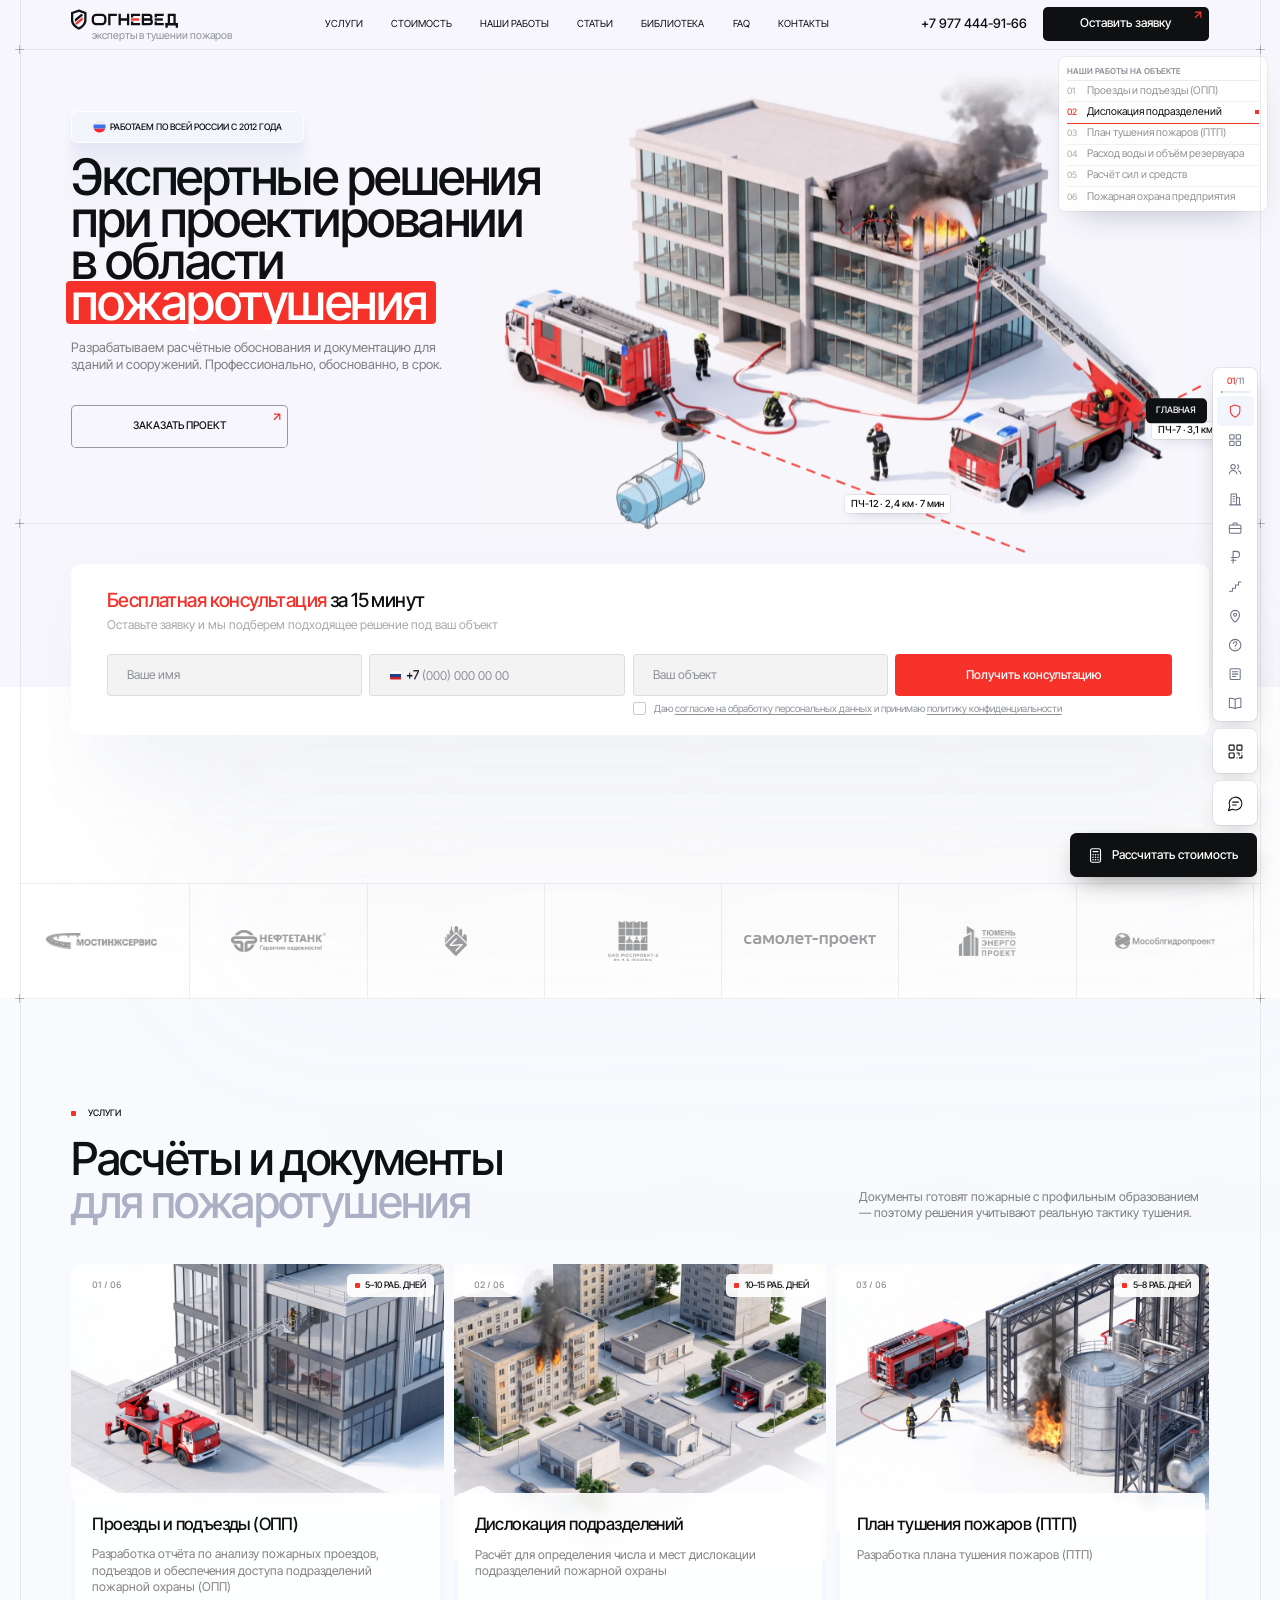
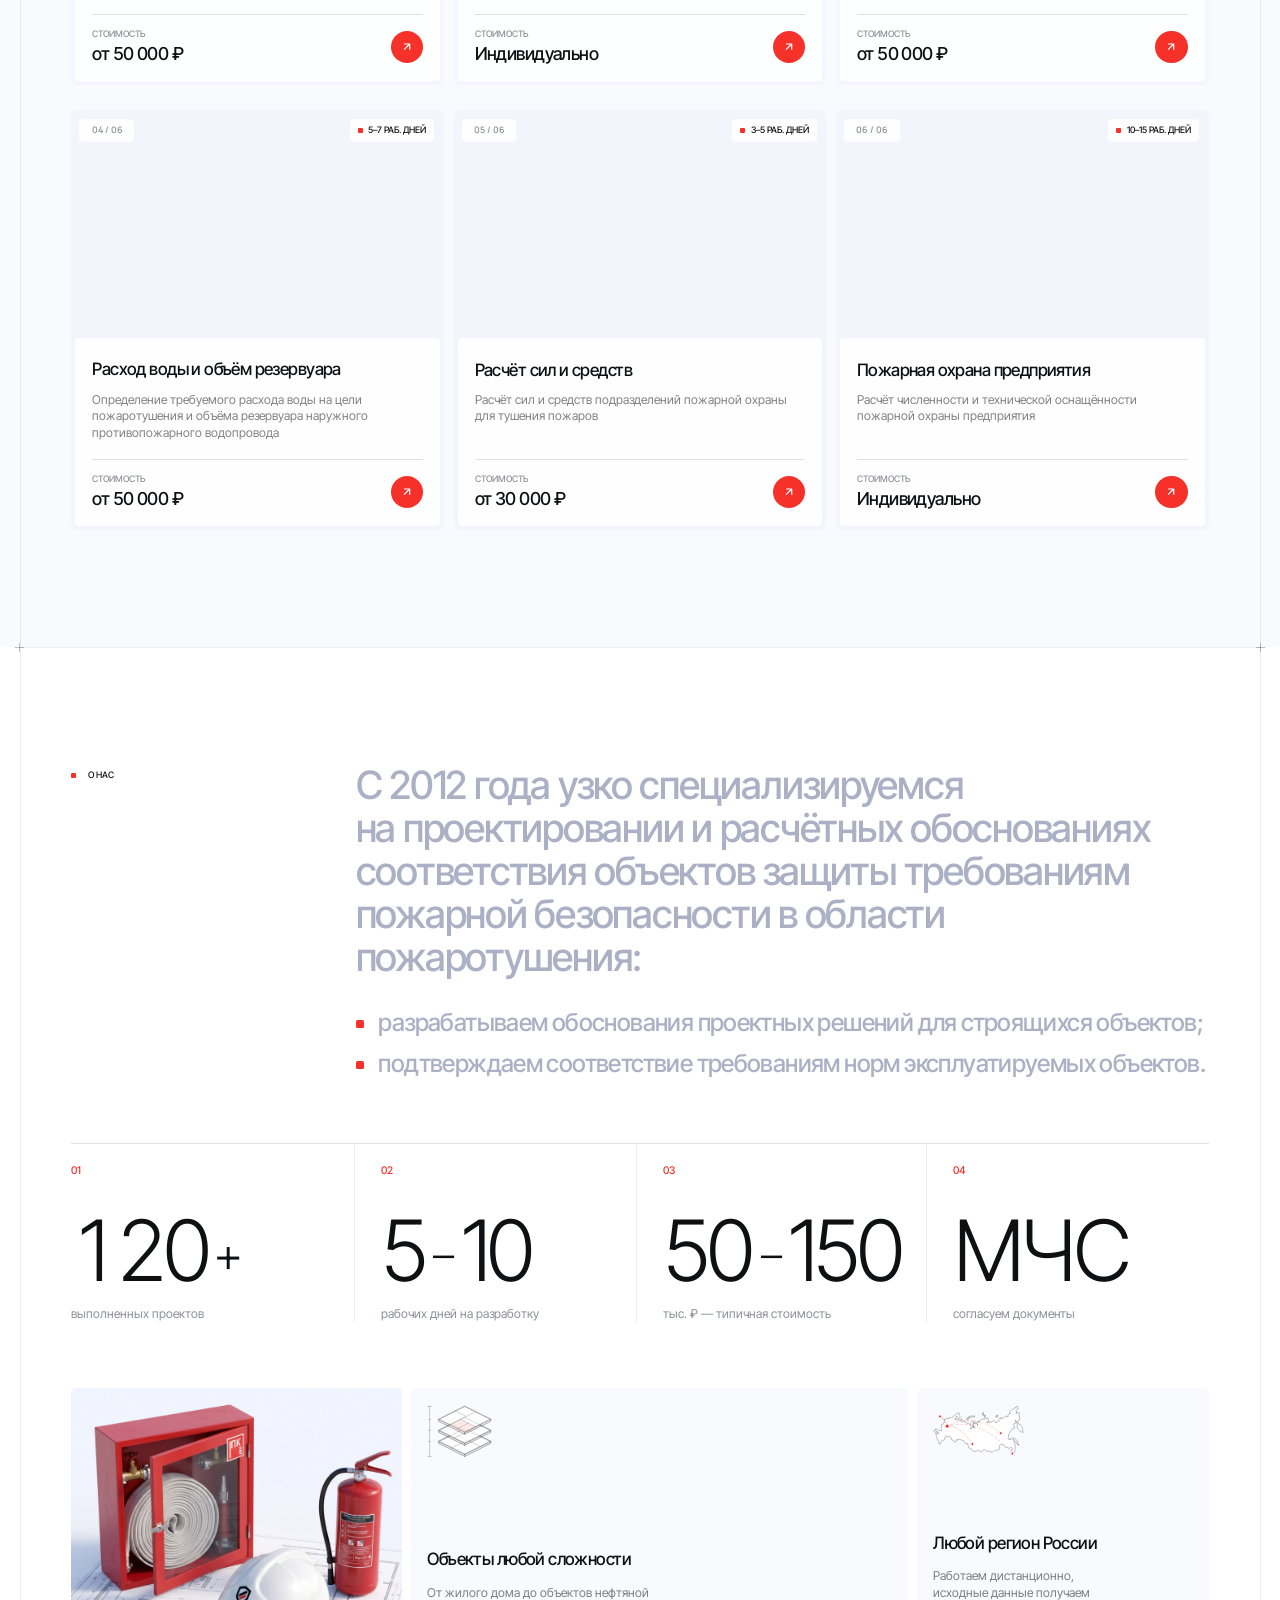
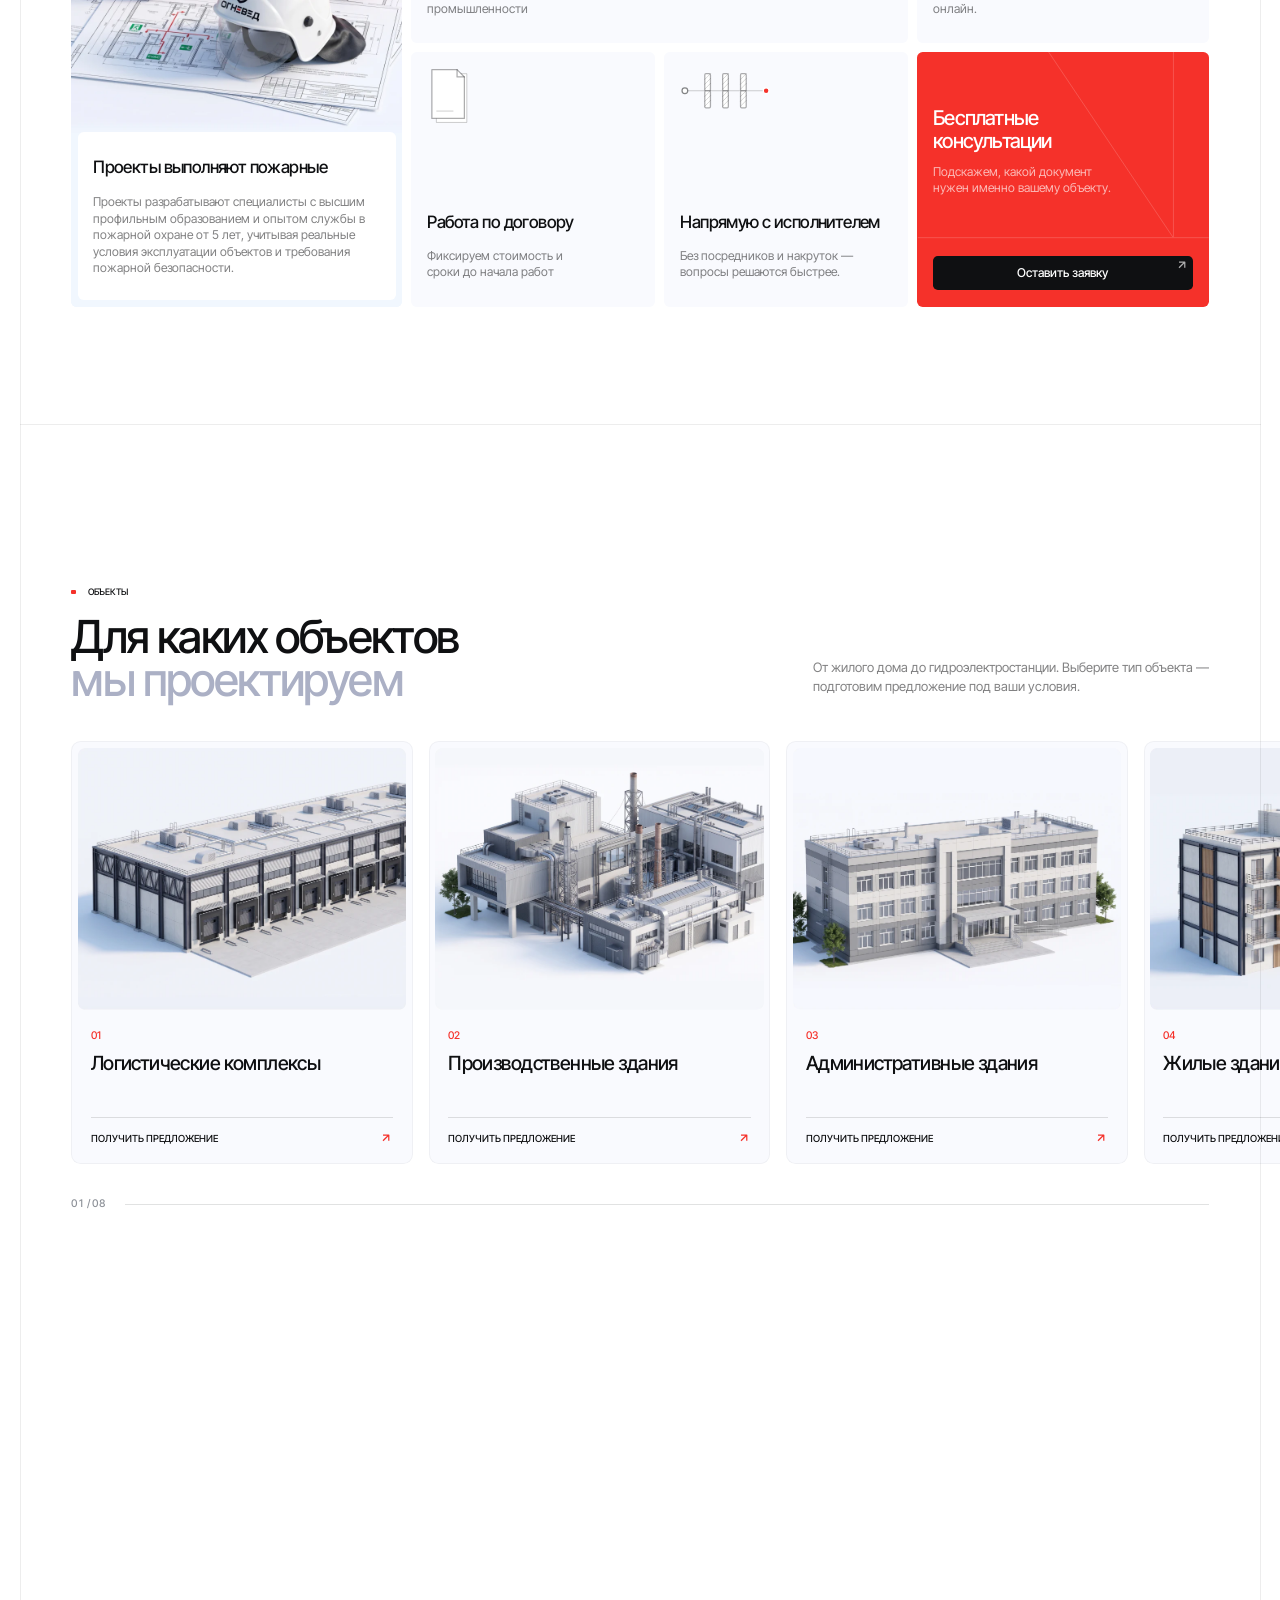
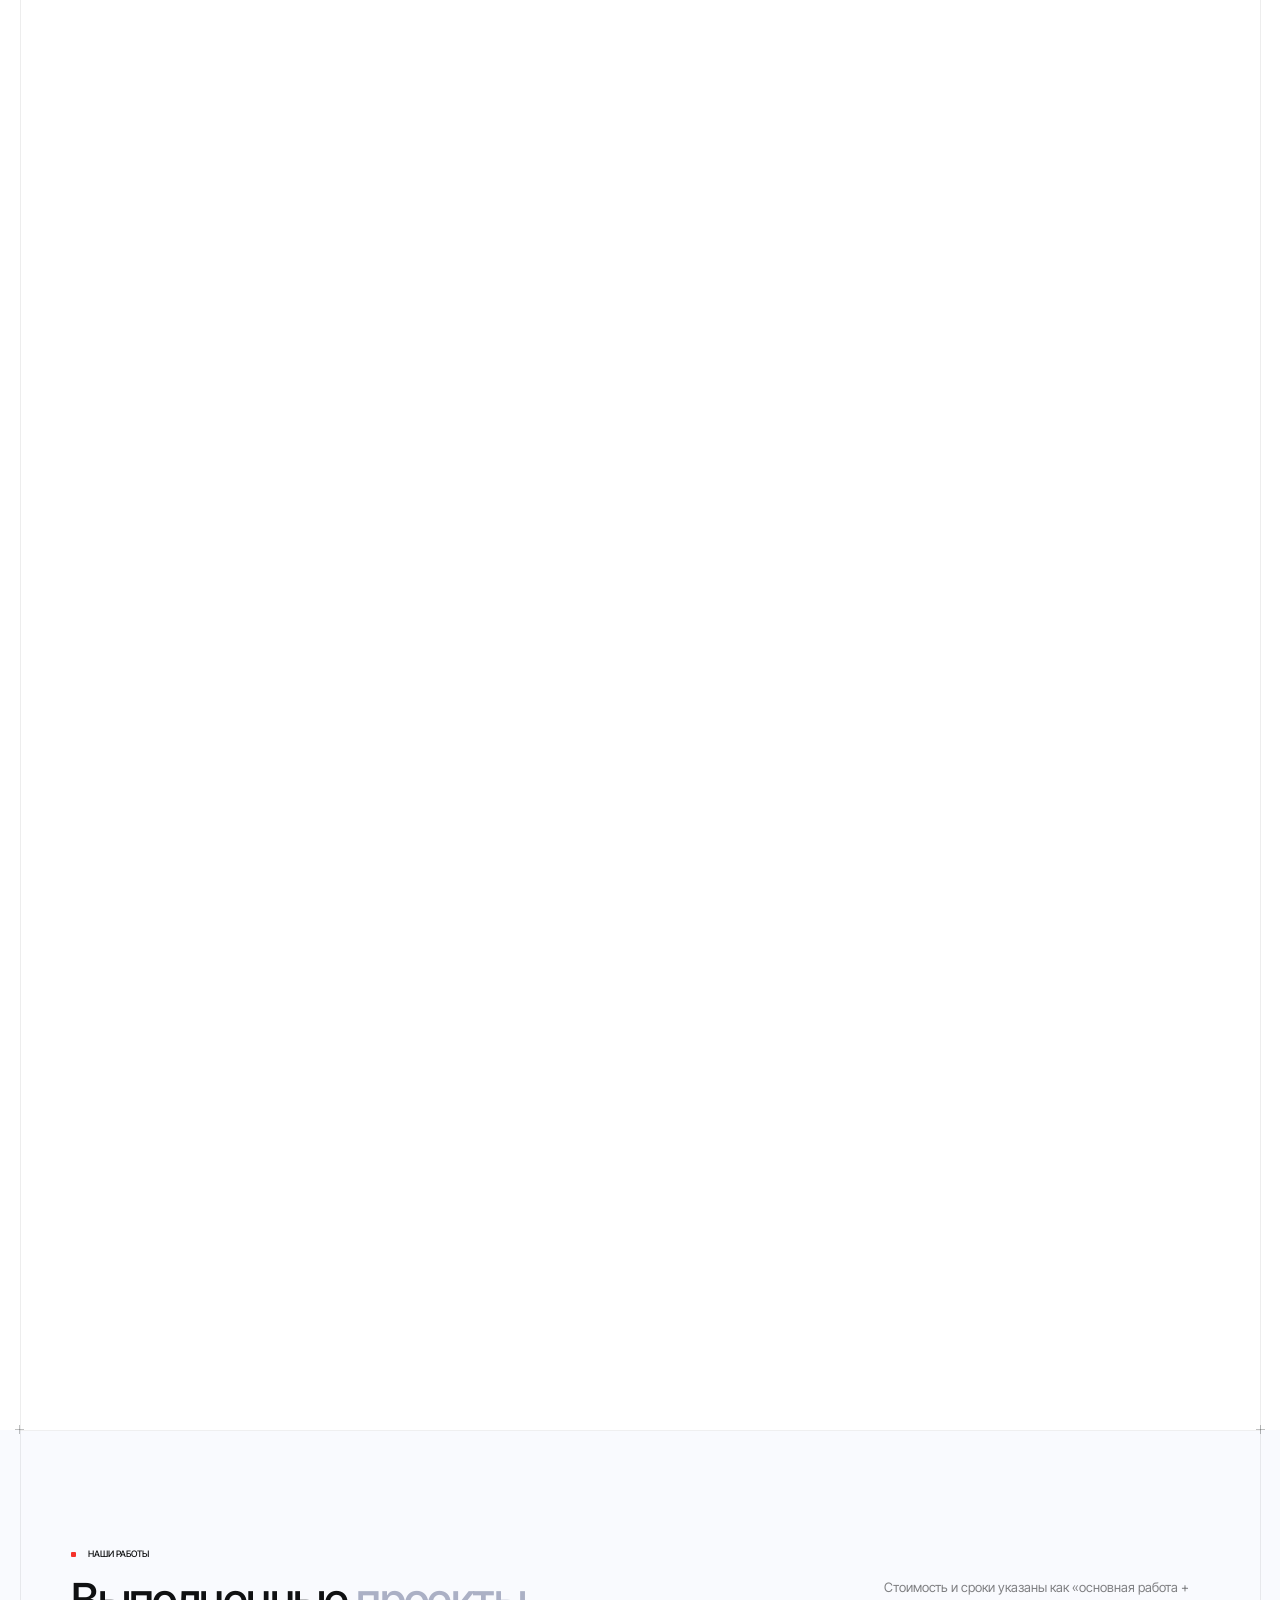
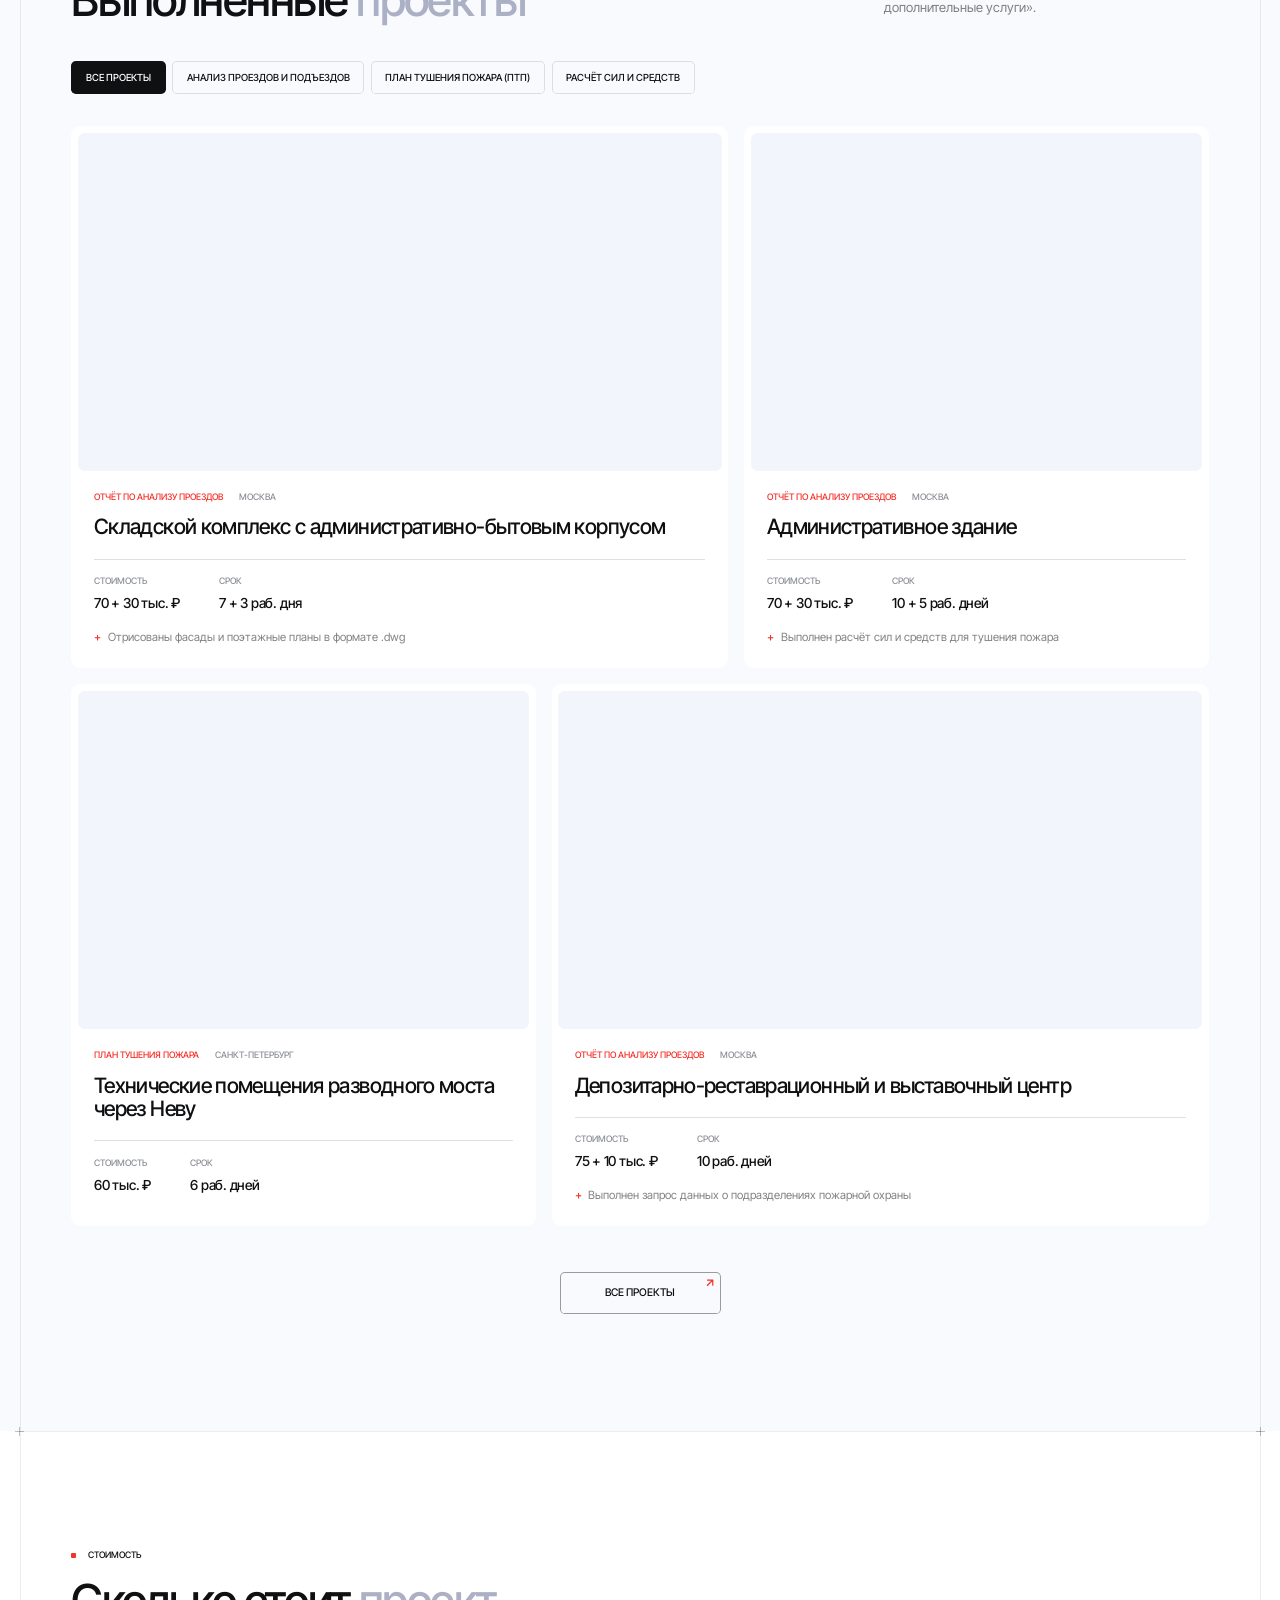
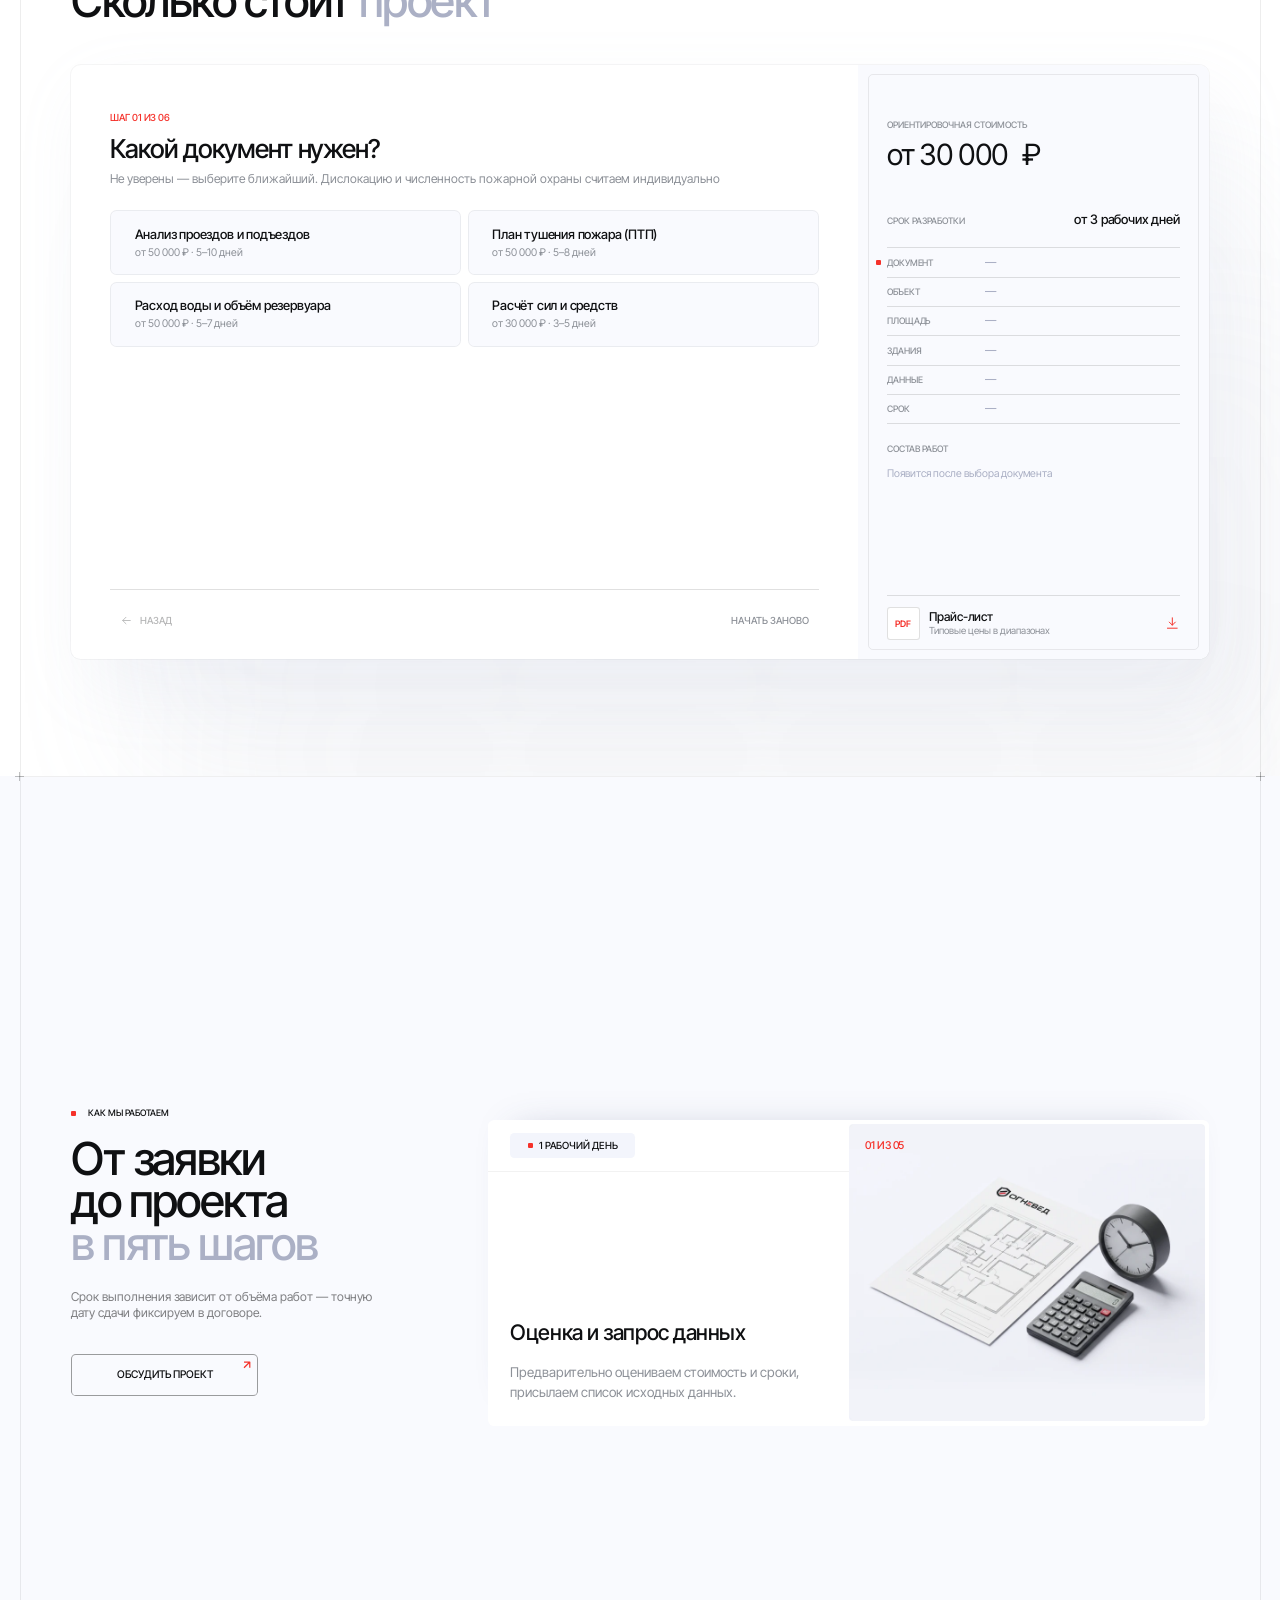
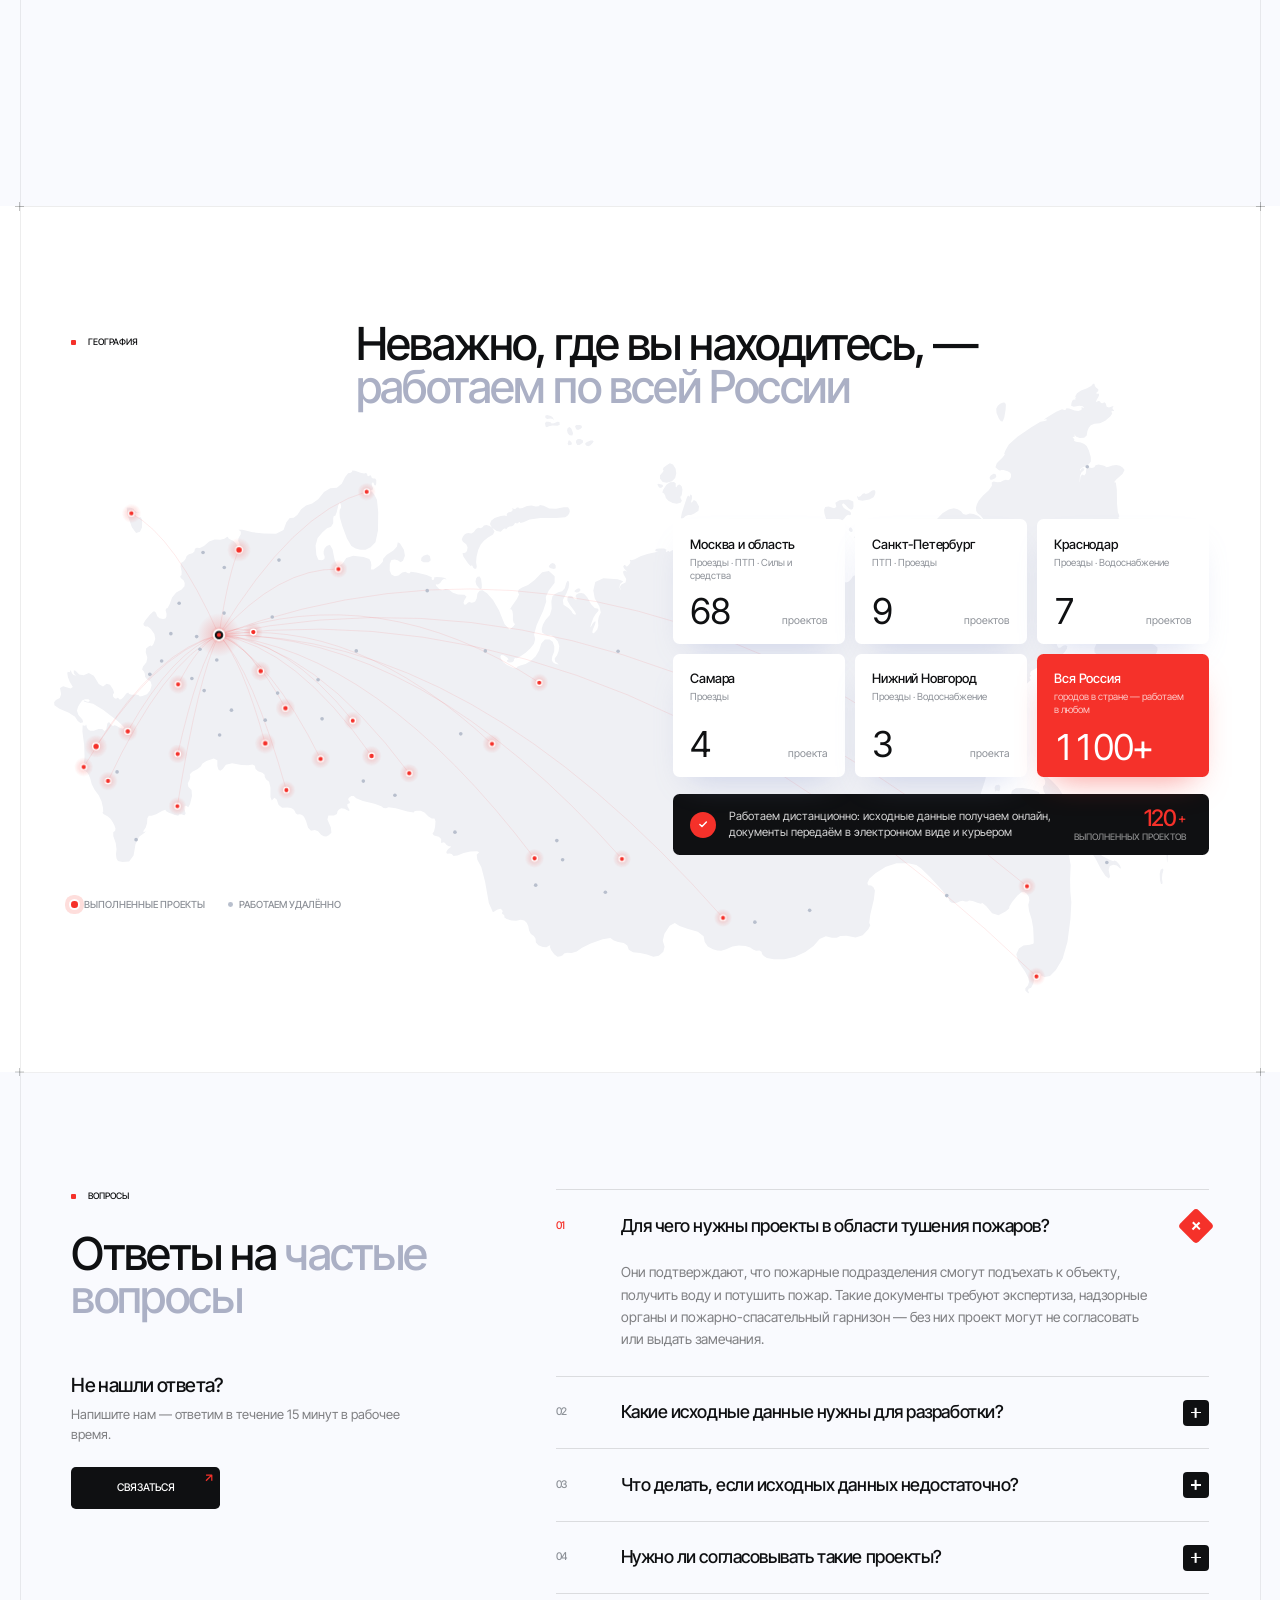
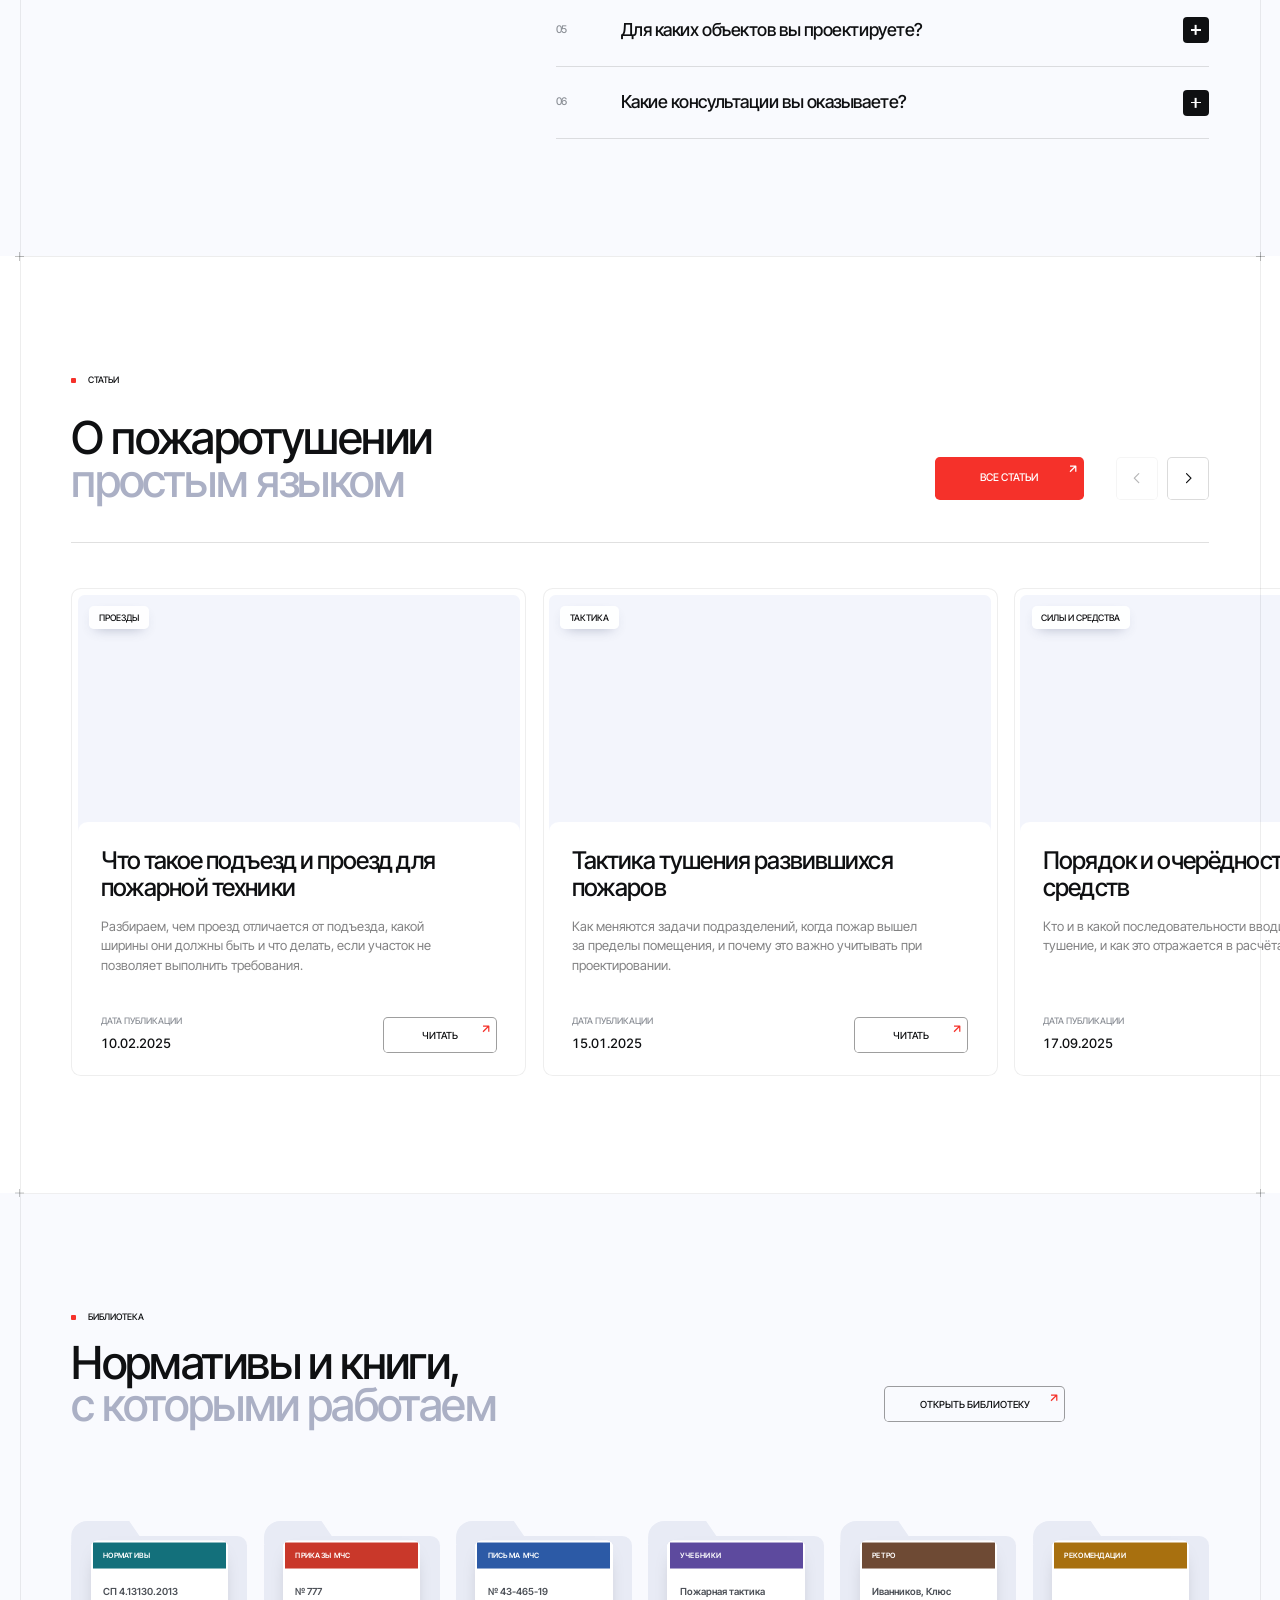
==== commit bea07e94: "ОГНЕВЕД: быстрее на медленном канале — постер первым, ролик после загрузки страницы, картинки лент з" ====
--- a/index.html
+++ b/index.html
@@ -11,6 +11,7 @@
 <link rel="preload" href="fonts/inter-tight-cyrillic.woff2" as="font" type="font/woff2" crossorigin>
 <link rel="preload" href="fonts/inter-tight-latin.woff2" as="font" type="font/woff2" crossorigin>
 <link rel="preload" href="img/m/hero-poster.webp" as="image" fetchpriority="high" media="(max-width: 900px), (max-width: 1199px) and (orientation: portrait), (max-width: 1100px) and (max-height: 520px), (max-width: 1199px) and (hover: none) and (pointer: coarse)">
+<link rel="preload" href="img/hero-poster.webp" as="image" fetchpriority="high" media="(min-width: 1200px) and (hover: hover)">
 <link rel="stylesheet" href="css/fonts.css">
 <link rel="stylesheet" href="css/base.css">
 <link rel="stylesheet" href="css/parts.css">
@@ -38,10 +39,10 @@
             <source src="img/hero-m.mp4" type="video/mp4" media="(max-width: 900px), (max-width: 1199px) and (orientation: portrait), (max-width: 1100px) and (max-height: 520px), (max-width: 1199px) and (hover: none) and (pointer: coarse)">
             <source src="img/hero.mp4" type="video/mp4">
           </video>
-          <!-- телефон: постер сразу, ролик — после загрузки страницы (его источники подключает hero.js), чтобы не отнимал канал у первого экрана -->
+          <!-- постер сразу, ролик — после загрузки страницы (его источники подключает hero.js), чтобы не отнимал канал у первого экрана и картинок; на ПК так же, как на телефоне -->
           <script>(function (v) { var m = matchMedia('(max-width: 900px), (max-width: 1199px) and (orientation: portrait), (max-width: 1100px) and (max-height: 520px), (max-width: 1199px) and (hover: none) and (pointer: coarse)').matches;
             v.poster = m ? 'img/m/hero-poster.webp' : 'img/hero-poster.webp';
-            if (m) { v.removeAttribute('autoplay'); v.ogSrc = [].slice.call(v.querySelectorAll('source')); v.ogSrc.forEach(function (s) { s.remove(); }); v.load(); } })(document.currentScript.previousElementSibling);</script>
+            { v.removeAttribute('autoplay'); v.ogSrc = [].slice.call(v.querySelectorAll('source')); v.ogSrc.forEach(function (s) { s.remove(); }); v.load(); } })(document.currentScript.previousElementSibling);</script>
         </div>
         <div class="plate" id="plate"></div>
       </div>
--- a/css/base.css
+++ b/css/base.css
@@ -72,6 +72,8 @@
 
 /* ссылка на всю карточку */
 .cover-link::after { content: ''; position: absolute; inset: 0; z-index: 1; border-radius: inherit; }
+/* вся карточка — ссылка, когда панель с заголовком сама позиционирована (услуги, статьи): слой под панелью, поверх фото */
+.card-hit { position: absolute; inset: 0; z-index: 1; border-radius: inherit; }
 
 /* ── появление при прокрутке: мягко снизу, по очереди внутри группы (js/motion.js) ── */
 .js-rv .rv { opacity: 0; transform: translateY(1.5rem); transition: opacity .9s var(--ease-out), transform 1.1s var(--ease-out); transition-delay: calc(var(--i, 0) * 70ms); }
--- a/css/home.css
+++ b/css/home.css
@@ -483,7 +483,7 @@
 .sc-art { position: absolute; inset: 0; transform-origin: 62% 30%; transition: transform 1.4s var(--e-out); }
 :is(.sc:hover, .sc.is-play) .sc-art { transform: scale(1.025); }
 .sc-im { position: absolute; inset: 0; width: 100%; height: 100%; object-fit: cover; }
-.sc-n, .sc-d { position: absolute; z-index: 2; top: .75rem; display: inline-flex; align-items: center; height: 1.75rem; border-radius: .375rem; background: rgba(255, 255, 255, .92); font-size: .6875rem; line-height: 1; white-space: nowrap; }
+.sc-n, .sc-d { position: absolute; z-index: 2; pointer-events: none; top: .75rem; display: inline-flex; align-items: center; height: 1.75rem; border-radius: .375rem; background: rgba(255, 255, 255, .92); font-size: .6875rem; line-height: 1; white-space: nowrap; }
 .sc-n { left: .625rem; padding: 0 .875rem 0 .9375rem; font-family: Manrope, var(--f); font-weight: 600; color: var(--grey); }
 .sc-d { right: .75rem; gap: .4375rem; padding: 0 .625rem; font-weight: 500; text-transform: uppercase; }
 .sc-d::before { content: ''; width: .375rem; height: .375rem; border-radius: 1px; background: var(--red); }
@@ -626,7 +626,9 @@
 .obx-b { display: grid; padding: 1.375rem 1rem .875rem; }
 .obx-n { font-size: .8125rem; color: var(--red); }
 .obx h3 { margin-top: .625rem; min-height: 2.3em; font-size: 1.5rem; line-height: 1.15; font-weight: 500; letter-spacing: -.03em; }
-.obx-btn { position: relative; display: flex; align-items: center; justify-content: space-between; margin-top: 1.5rem; padding-top: 1rem; border-top: 1px solid var(--ln-2); font-size: .75rem; font-weight: 500; text-transform: uppercase; text-align: left; }
+.obx-btn { position: static; display: flex; align-items: center; justify-content: space-between; margin-top: 1.5rem; padding-top: 1rem; border-top: 1px solid var(--ln-2); font-size: .75rem; font-weight: 500; text-transform: uppercase; text-align: left; }
+/* вся карточка объекта открывает заявку: слой кнопки на всю карточку */
+.obx-btn::after { content: ''; position: absolute; inset: 0; z-index: 1; border-radius: inherit; }
 .obx-btn .fb-ar { position: static; transition: transform .5s var(--e-out); }
 .obx:hover .obx-btn .fb-ar { transform: translate(3px, -3px); }
 /* сцены объектов (js/obj-fx.js): проигрываются при наведении, на телефоне — у карточки на экране (.is-play, C.play в cards.js) */
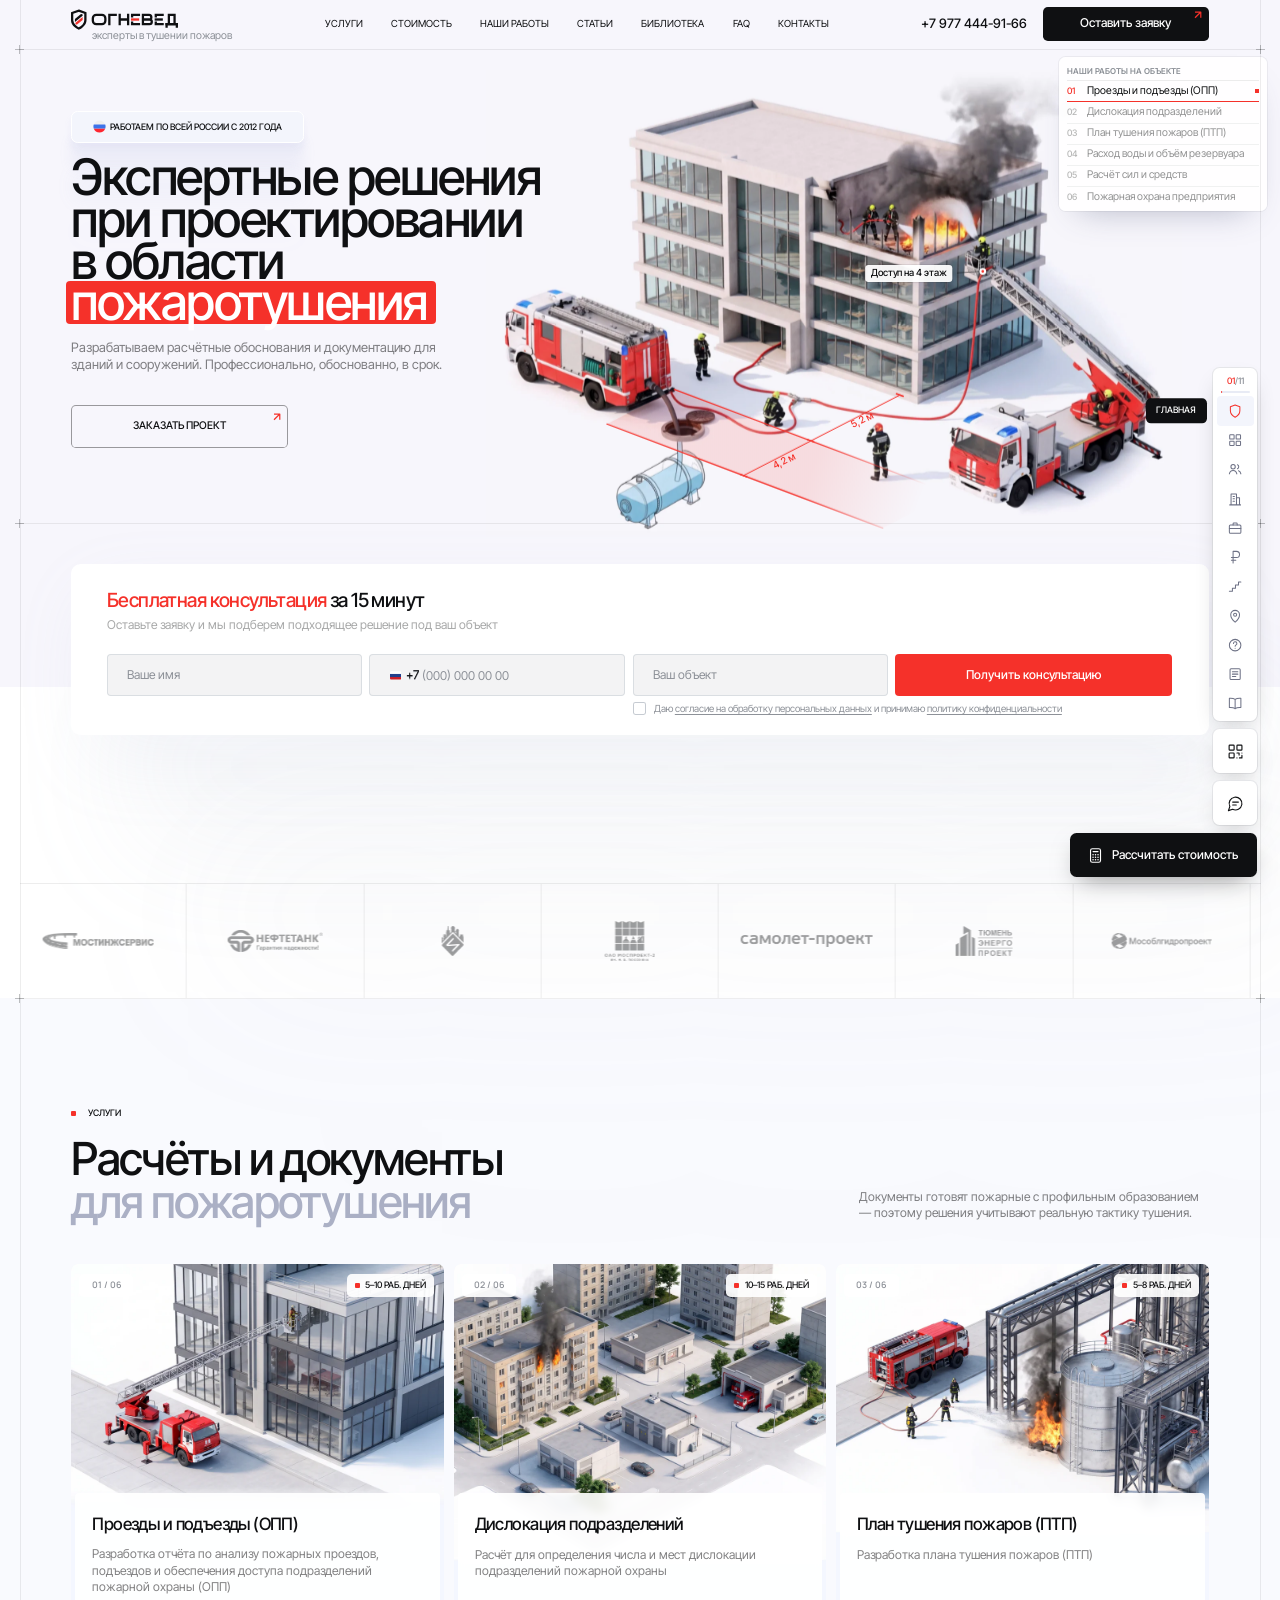
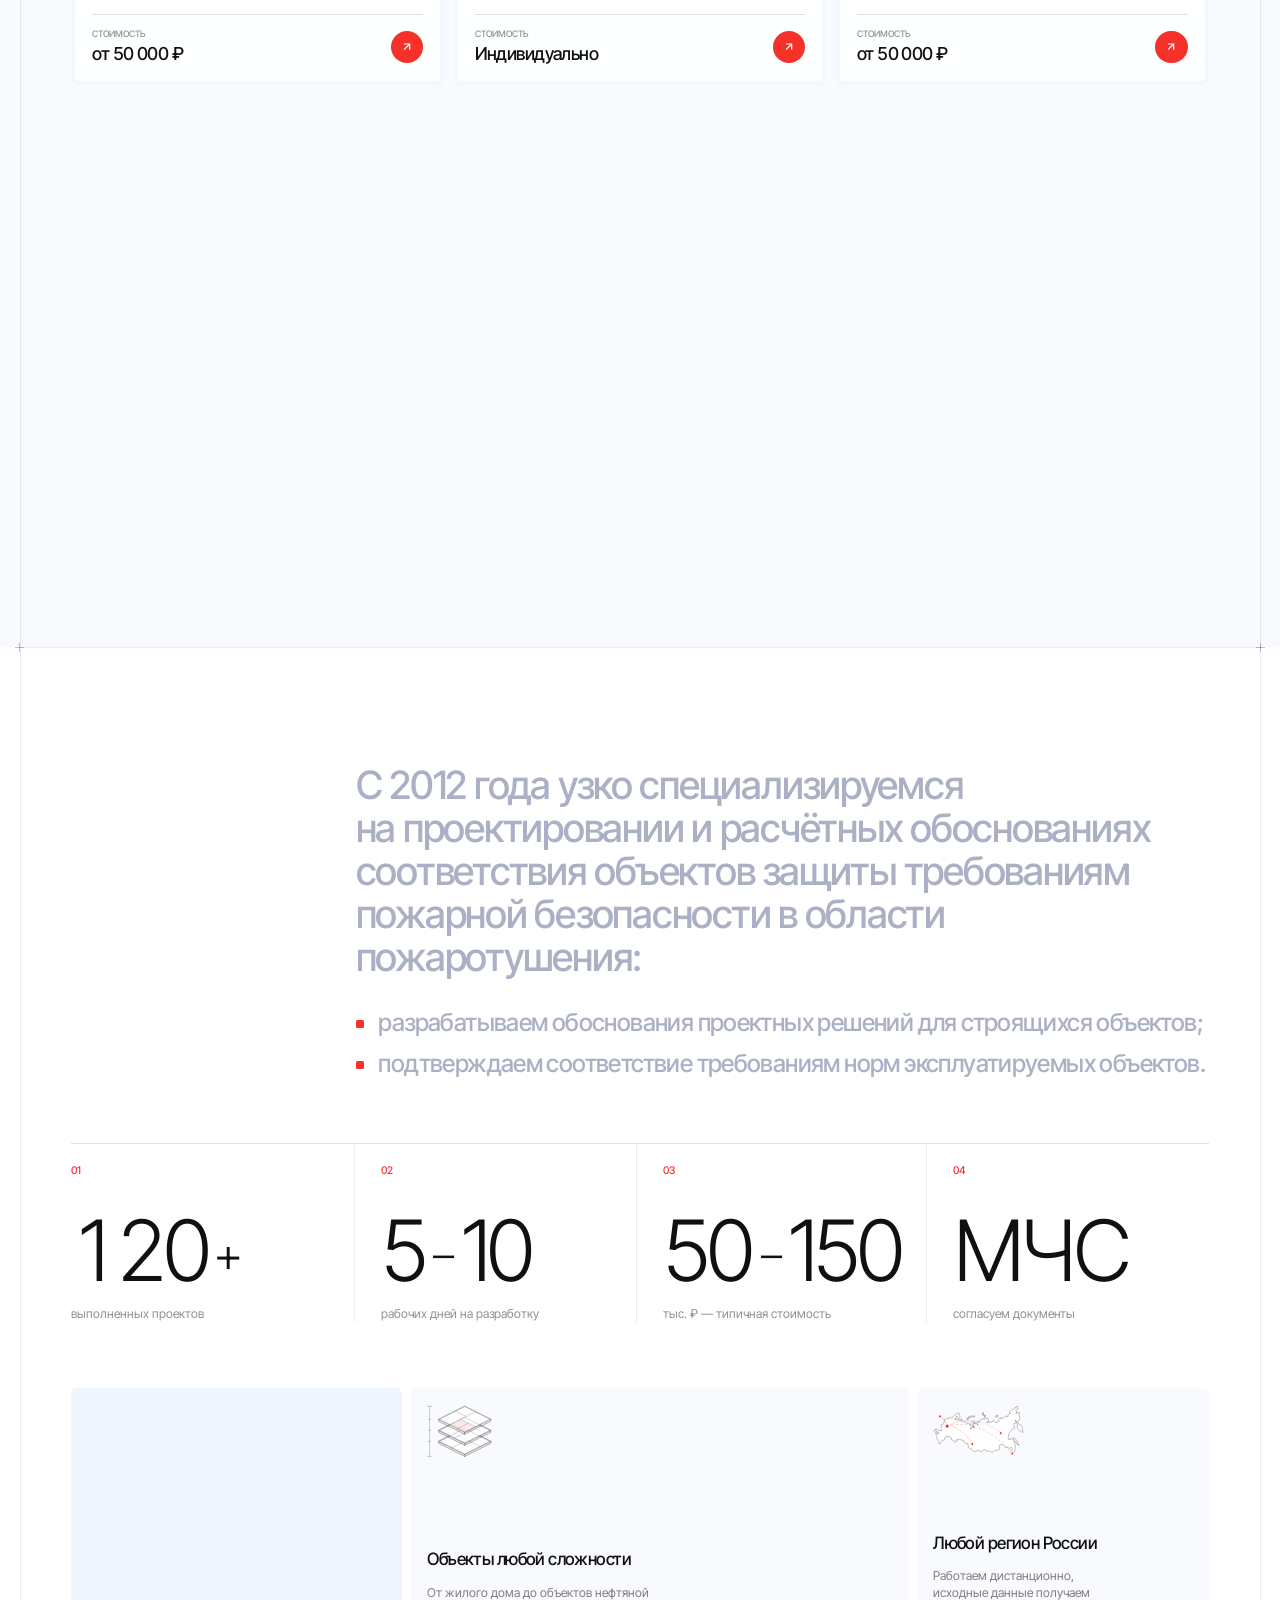
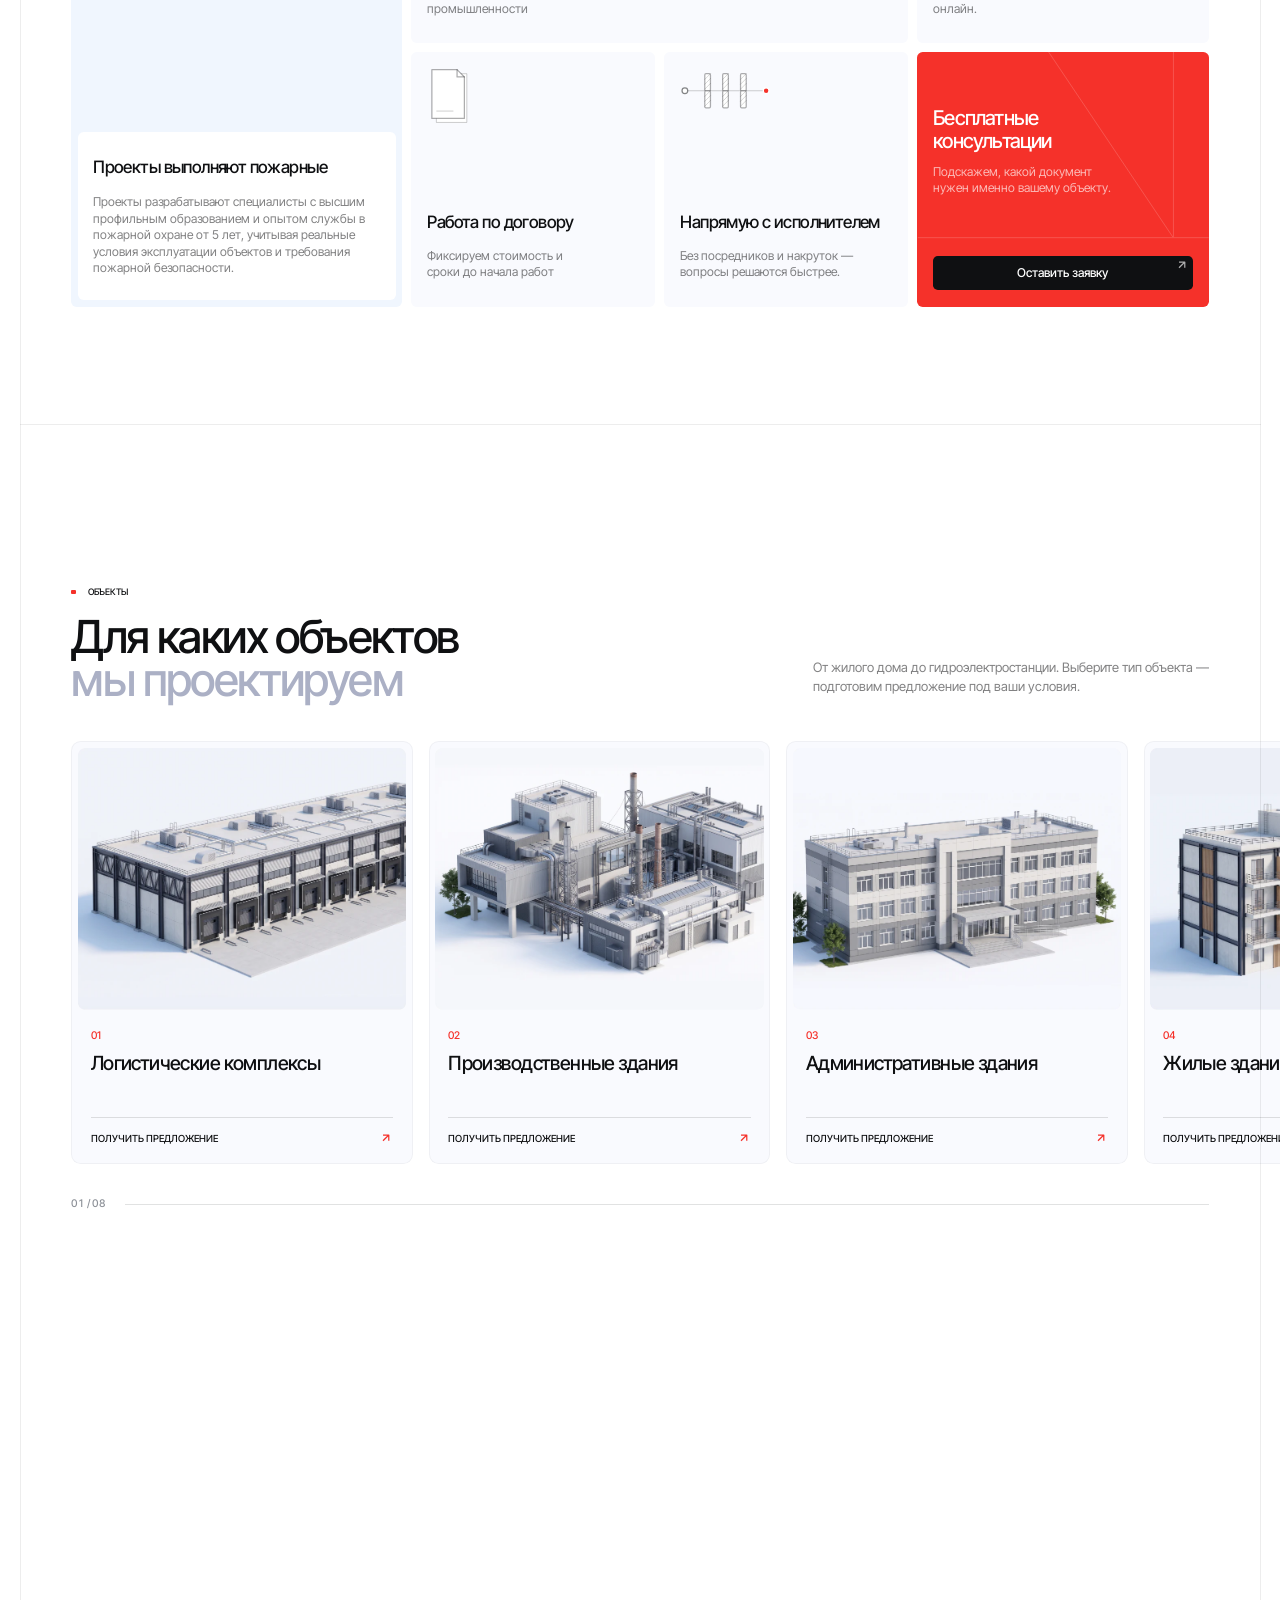
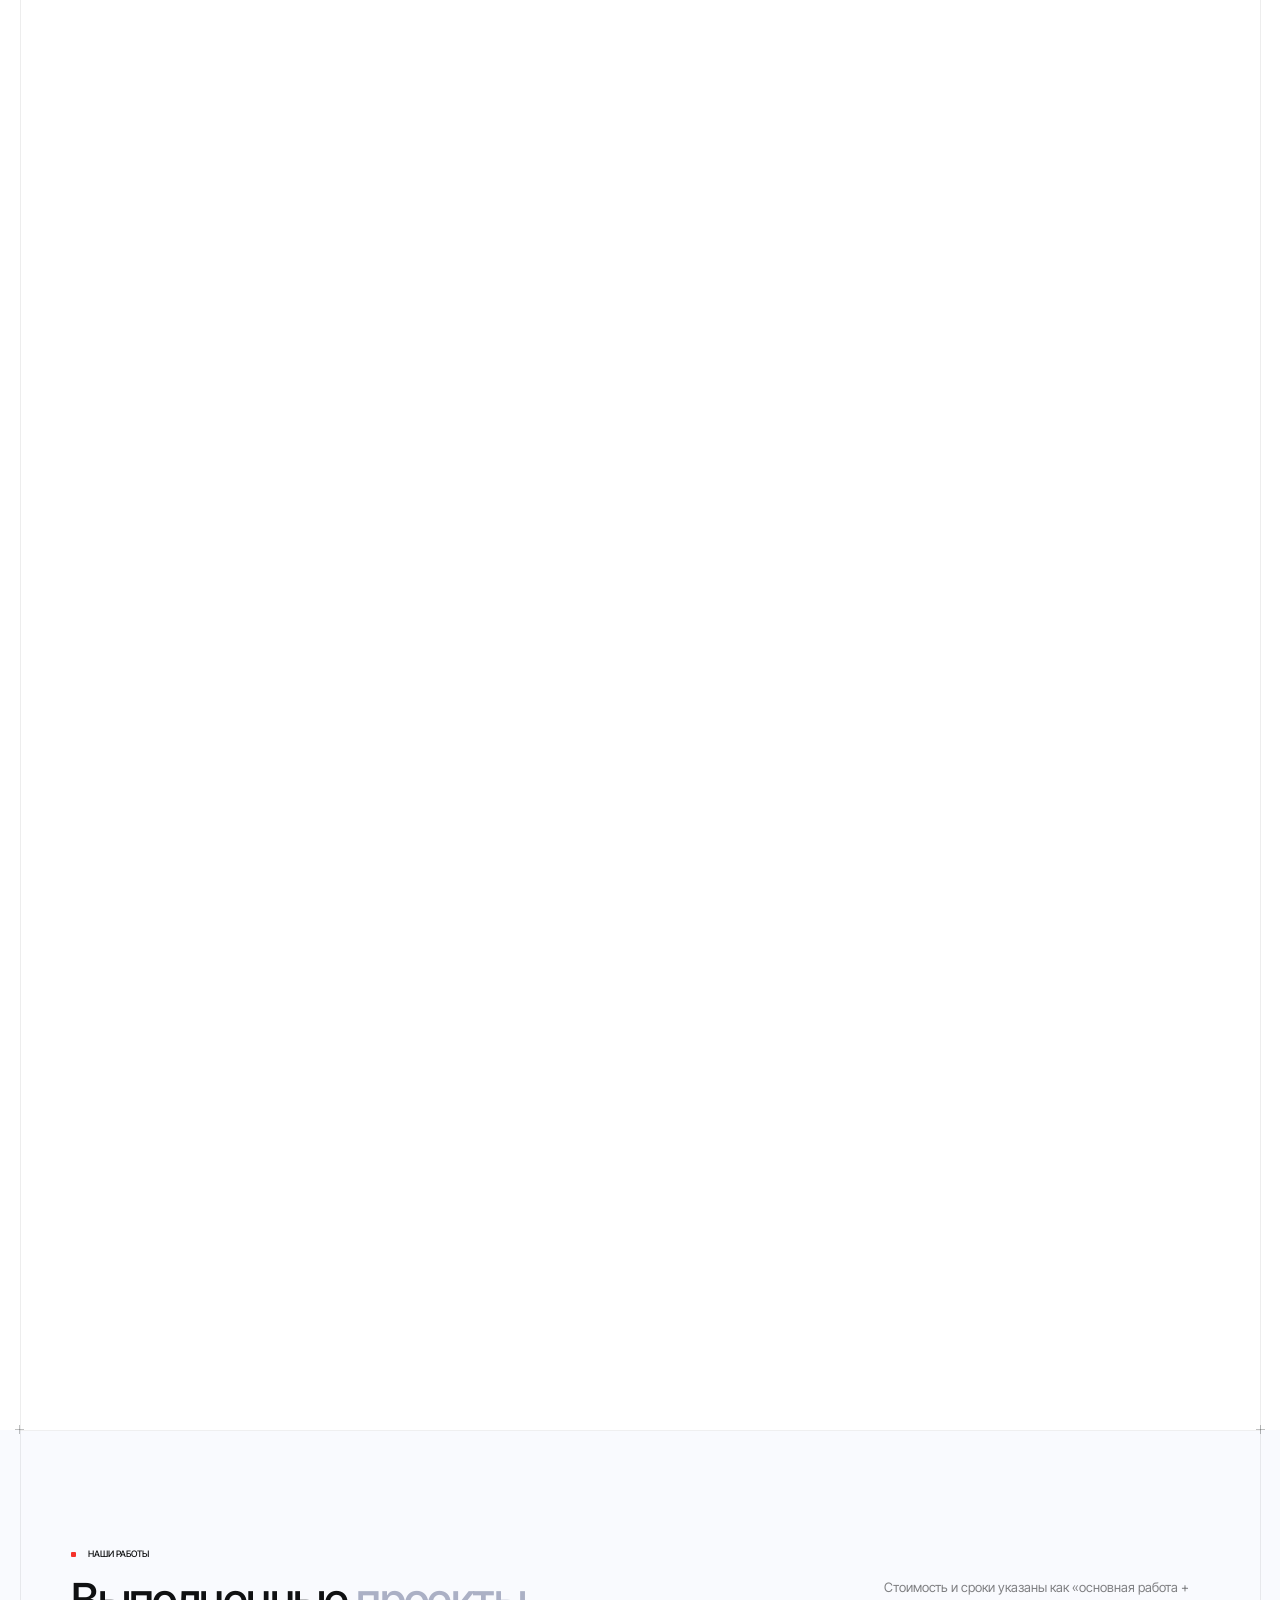
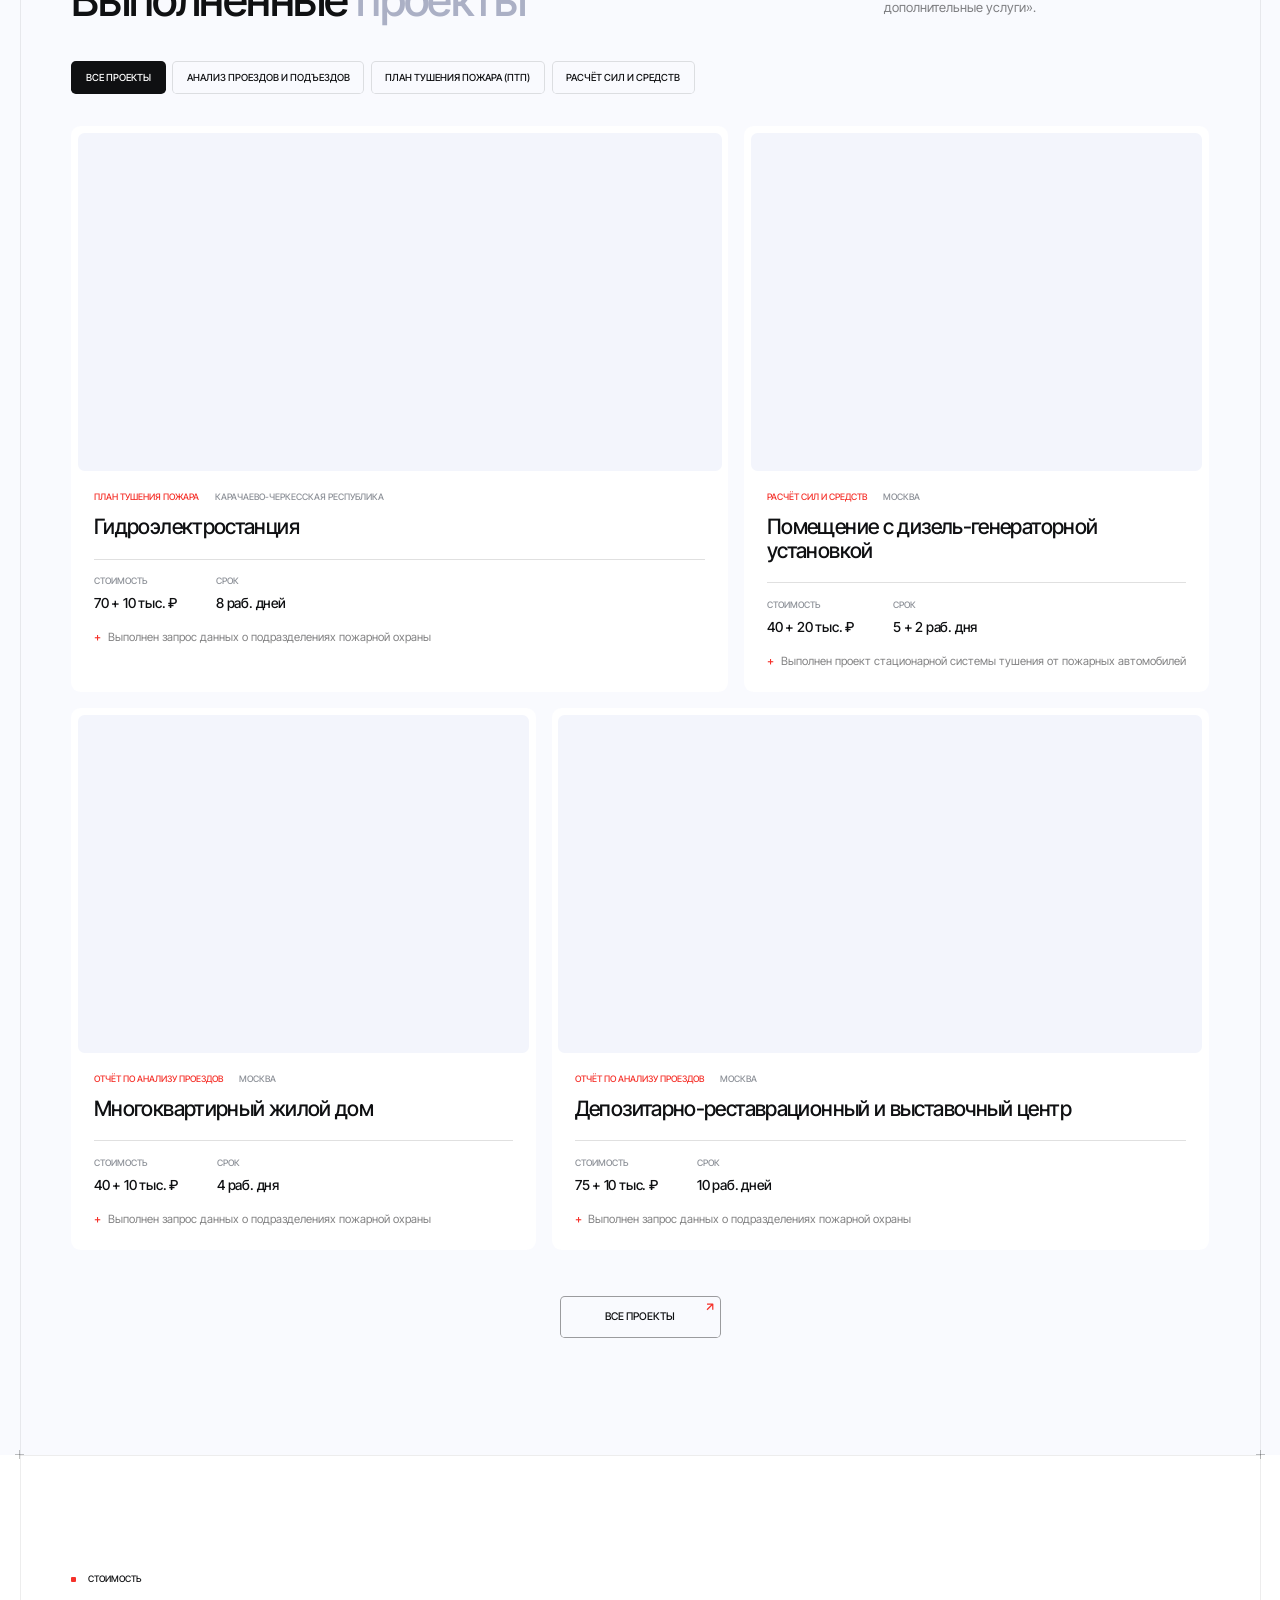
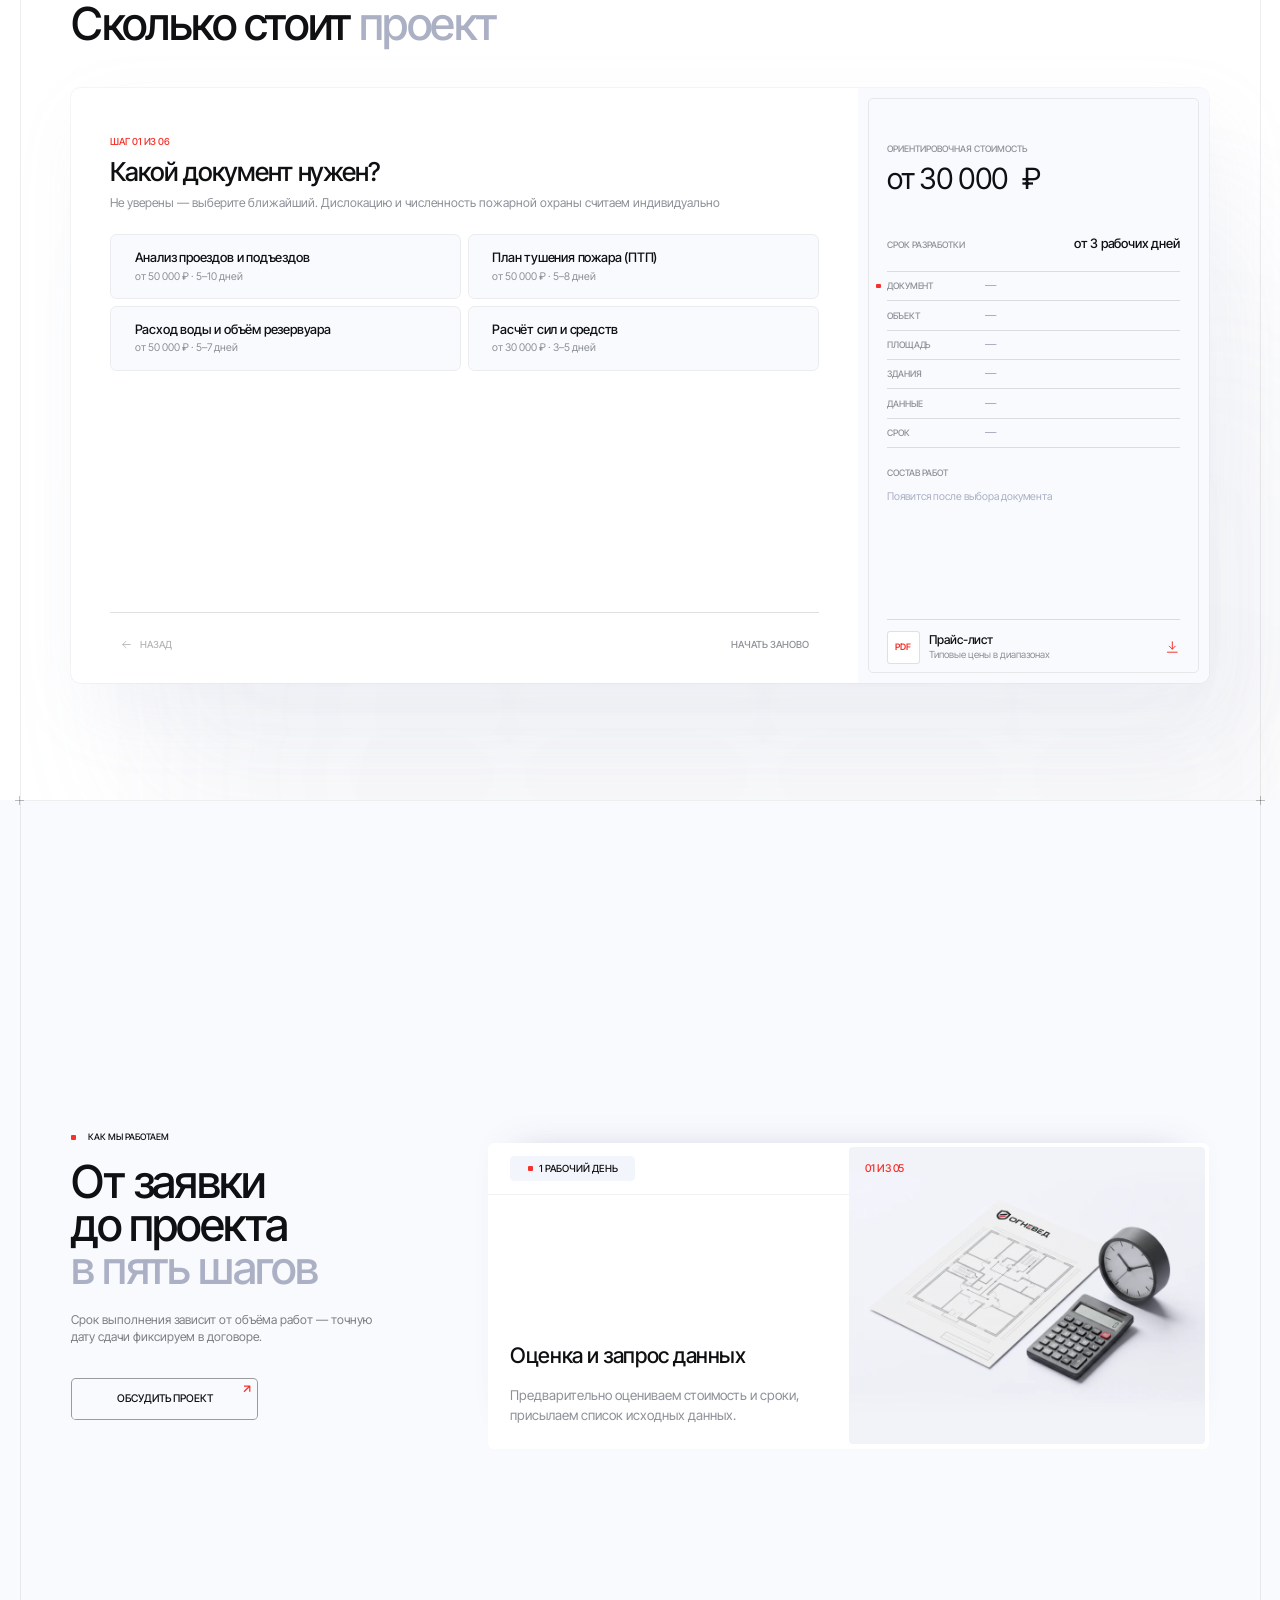
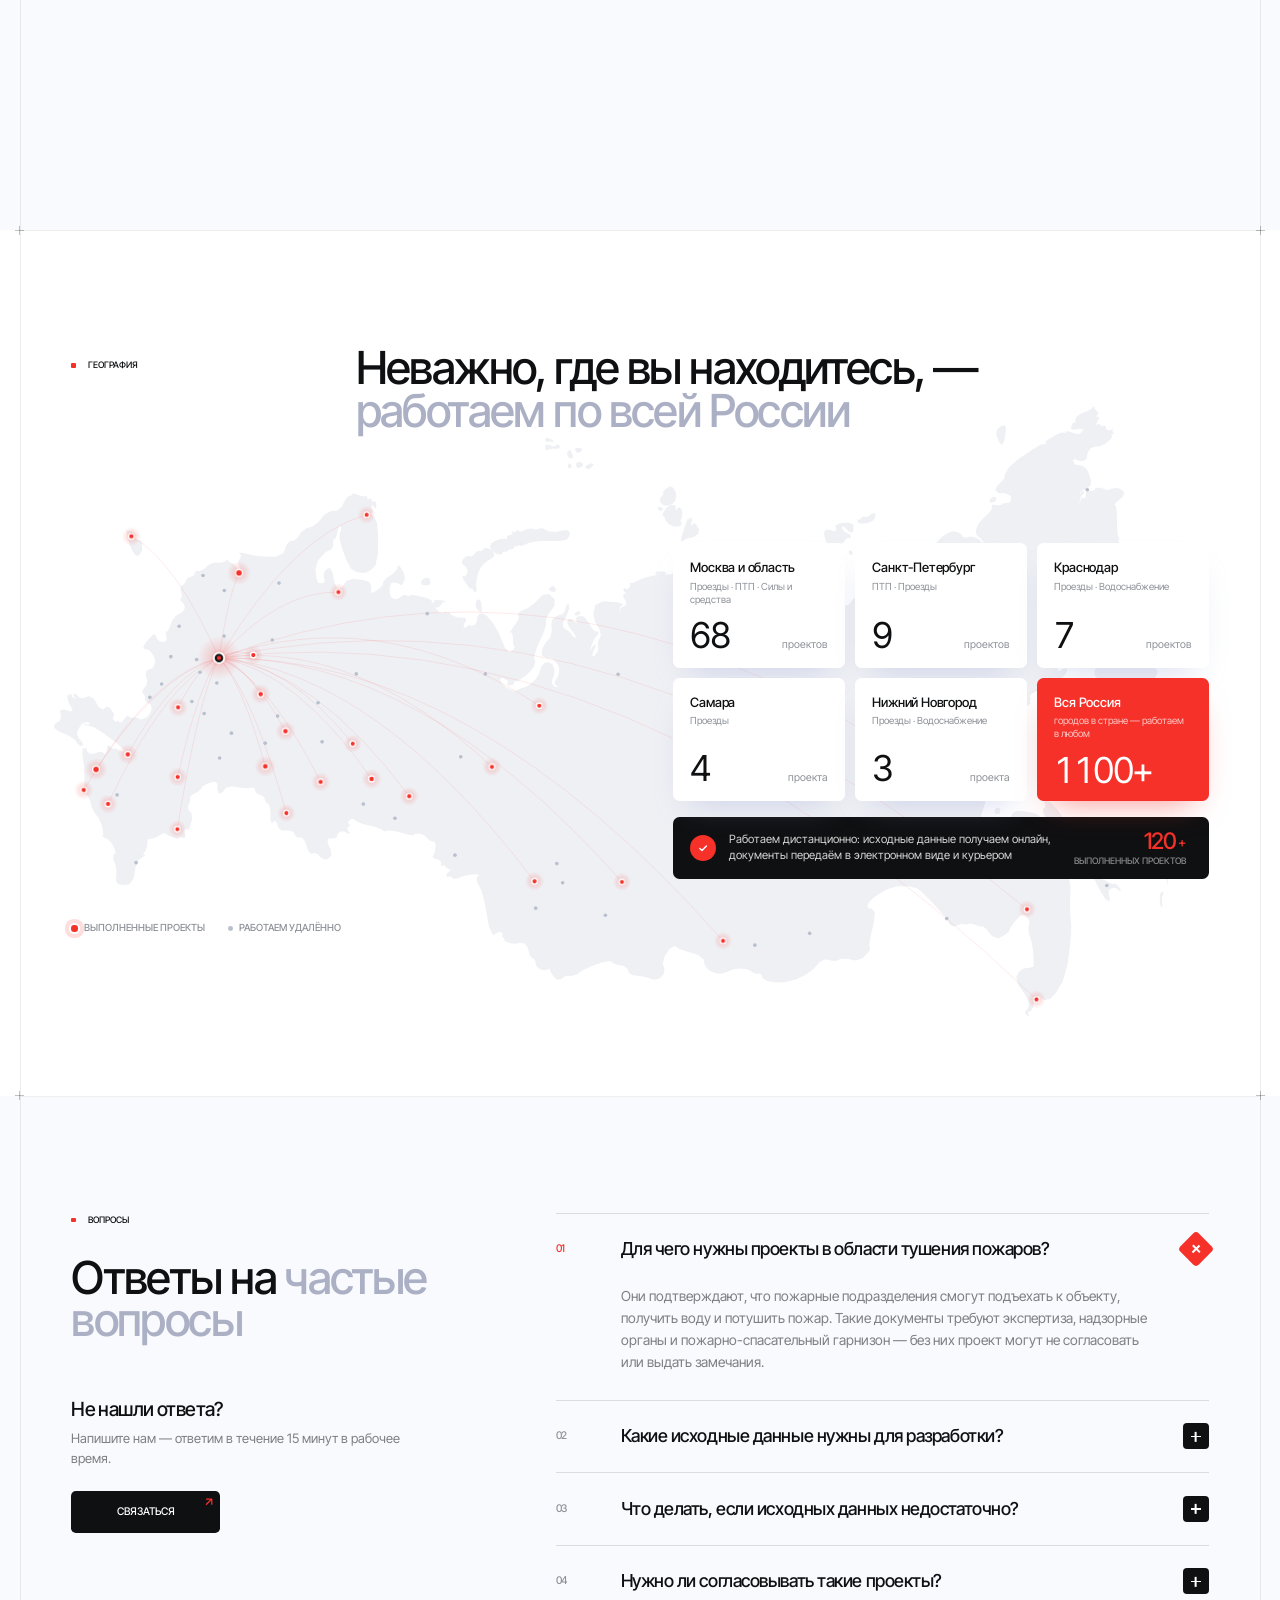
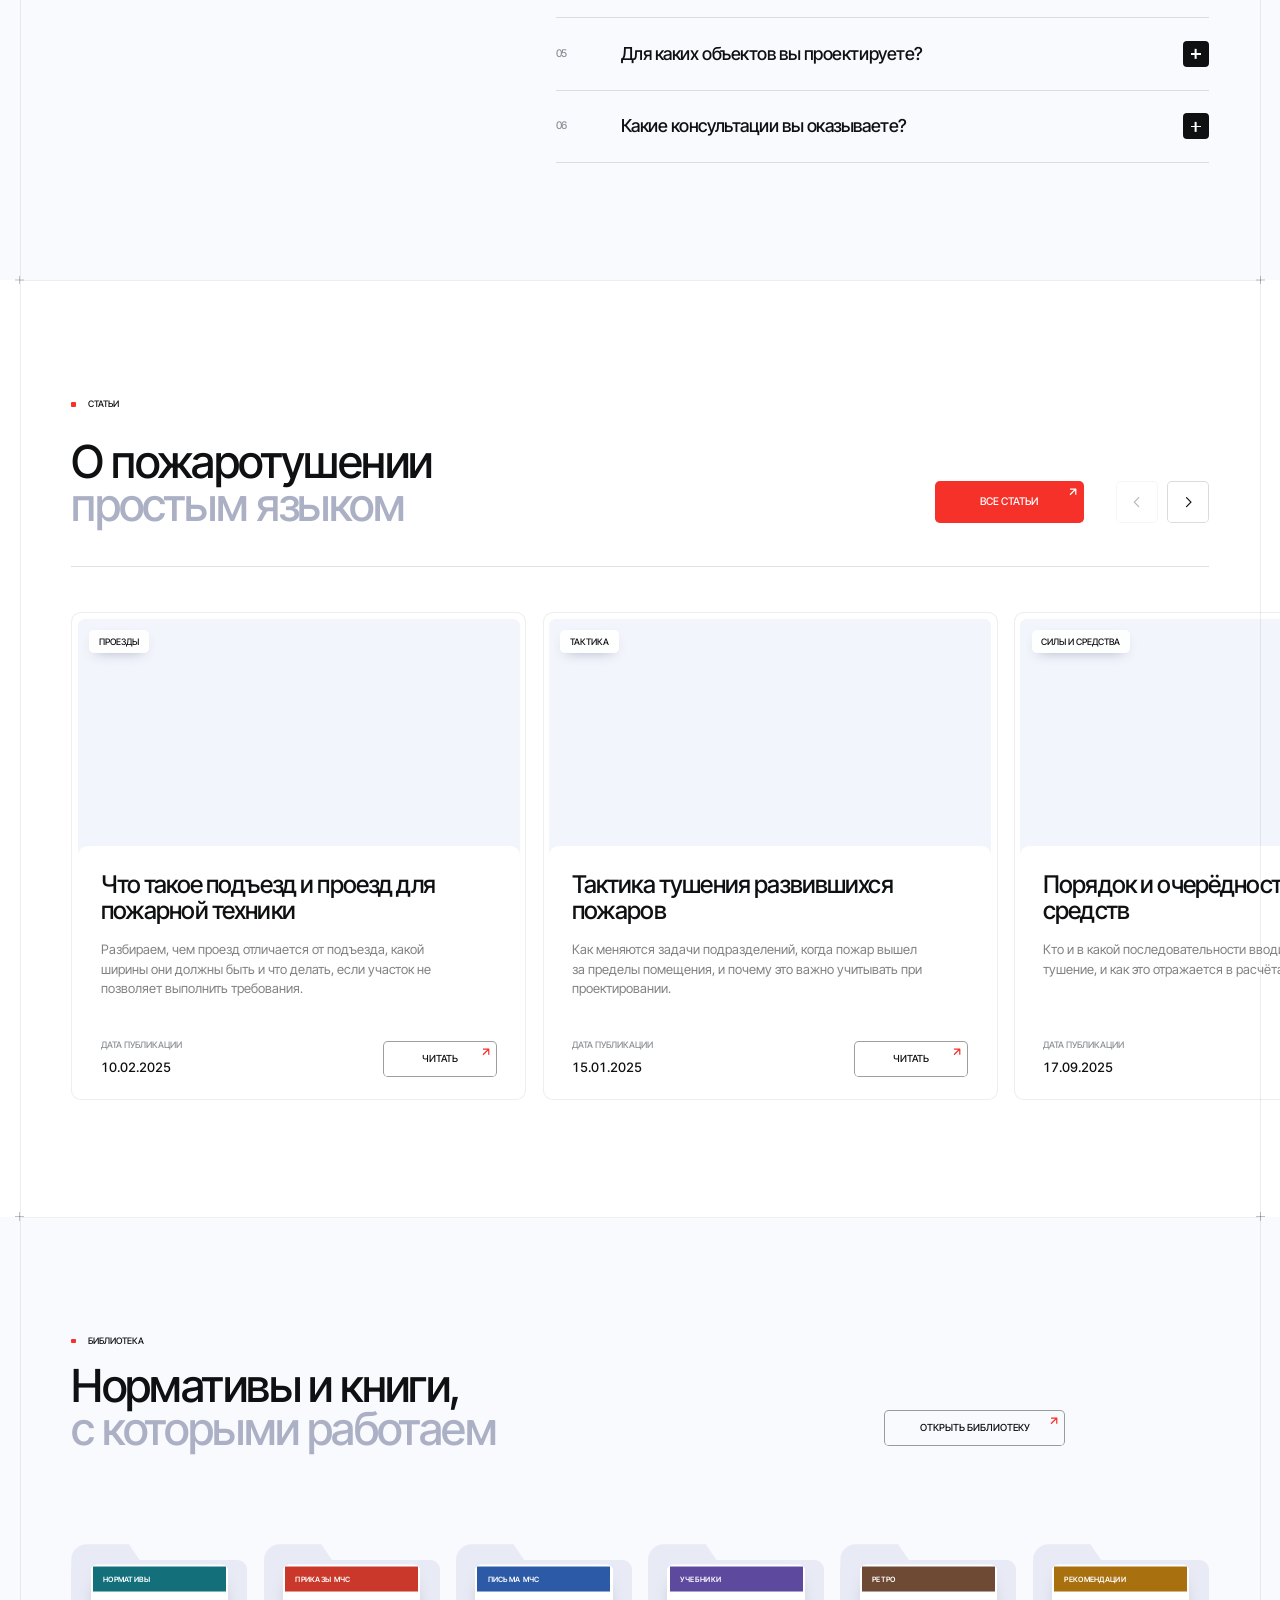
==== commit f37b3eb3: "ОГНЕВЕД, телефон: ленты карточек без формулы от 100vw, первый экран и логотипы крупнее, карта сама п" ====
--- a/index.html
+++ b/index.html
@@ -142,7 +142,7 @@
     <div class="wrap2 stk">
       <div class="stk-l">
         <p class="badge badge--flat"><i></i>Как мы работаем</p>
-        <h2 class="h2x">От&nbsp;заявки<br>до&nbsp;проекта<br><span class="g">в&nbsp;пять шагов</span></h2>
+        <h2 class="h2x">От&nbsp;заявки<br class="pc-only"> до&nbsp;проекта<br><span class="g">в&nbsp;пять шагов</span></h2>
         <p class="stk-s">Срок выполнения зависит от&nbsp;объёма работ — точную дату сдачи фиксируем в&nbsp;договоре.</p>
         <button class="fb" data-open="form" data-q="Обсудить проект"><span>Обсудить проект</span><svg class="fb-ar" viewBox="0 0 17 17" aria-hidden="true"><path d="M4.958 12.042 12.042 4.958M4.958 4.958h7.084v7.084"/></svg></button>
       </div>
--- a/css/mobile.css
+++ b/css/mobile.css
@@ -46,7 +46,9 @@
 /* крестики на стыках — у линий рамки телефона */
 .sec::after { top: -.34375rem; }
 
-/* лента карточек: выходит за колонку к краям экрана, первая карточка — по линии колонки, следующая выглядывает */
+/* лента карточек: выходит за колонку к краям экрана, первая карточка — по линии колонки, следующая выглядывает.
+   Ширина карточки — в % от ленты (её внутренняя ширина = колонка). Формула 100vw − 2·var(--rail) во встроенном браузере
+   Telegram на Android давала карточкам нулевую ширину: услуги пропадали, объекты, работы и статьи слипались в столбики */
 .rail-x, .scx, .objx-track, .home .wkx, .arx, #lib.lbx {
   display: flex; gap: .625rem; overflow-x: auto; overflow-y: hidden; scroll-snap-type: x mandatory; scroll-padding-inline: var(--rail);
   padding: .25rem var(--rail) 1rem; margin-inline: calc(var(--rail) * -1); overscroll-behavior-x: contain; scrollbar-width: none;
@@ -211,8 +213,9 @@
 .tg-t--red { padding: .1875rem .375rem; font-size: .5625rem; }
 .tg-t--red svg { width: .625rem; height: .625rem; }
 /* карточка «Наши работы на объекте» — лента услуг под роликом: выбранная тёмная, снизу красная линия-таймер */
-.plate { position: relative; right: auto; top: auto; width: 100vw; margin: .25rem calc(var(--rail) * -1) 0; padding: 0; border-radius: 0; background: none; box-shadow: none; }
-.pl-hd { height: auto; padding: 0 var(--rail) .625rem; border: 0; font-size: .625rem; }
+.plate { position: relative; right: auto; top: auto; display: flex; flex-direction: column; width: 100vw; margin: .25rem calc(var(--rail) * -1) 0; padding: 0; border-radius: 0; background: none; box-shadow: none; }
+/* подпись «Наши работы на объекте» — под лентой (макет пользователя 2136:2) */
+.pl-hd { order: 1; height: auto; padding: .5rem var(--rail) 0; border: 0; font-size: .625rem; }
 .pl-list { display: flex; gap: .375rem; overflow-x: auto; padding: 0 var(--rail) .25rem; scroll-padding-inline: var(--rail); scrollbar-width: none; overscroll-behavior-x: contain; }
 .pl-list::-webkit-scrollbar { display: none; }
 .pl-list li { flex: none; }
@@ -224,6 +227,11 @@
 .pl-n { width: auto; }
 .pl-i.is-on .pl-n { color: var(--red); }
 .pl-bar { bottom: 0; height: 2px; }
+/* телефон: кадр крупнее экрана и чуть обрезан по бокам — 538 × 360 при 390 (x −70), лента услуг вплотную под ним (макет 2136:2) */
+@media (max-width: 599px) and (orientation: portrait) {
+  .hero-art { width: 137.95vw; max-width: none; margin: 1.5rem 0 0 calc(var(--rail) * -1 - 17.95vw); }
+  .plate { margin-top: -.1875rem; }
+}
 /* форма — карточкой, заходит на низ первого экрана */
 .hero-form-w { width: var(--cw); margin: -2rem auto 0; }
 .hero-form { height: auto; padding: 1.5rem 1.25rem 1.25rem; box-shadow: var(--sh-card); }
@@ -239,13 +247,13 @@
 .cl-head { flex-direction: column; align-items: flex-start; gap: .625rem; }
 .cl-note { font-size: .875rem; line-height: 1.4; }
 .cl-grid { margin-top: 1.5rem; }
-.cl-i { width: calc(100cqw / 3); height: 5.5rem; padding: 0 .75rem; }
-.cl-i img, .cl-i:hover img { opacity: .5; transform: scale(.7); }
+.cl-i { width: calc(100cqw / 2.25); height: 7.5rem; padding: 0 1rem; }
+.cl-i img, .cl-i:hover img { opacity: .5; transform: none; }
 
 /* ── 02 · услуги: лента карточек; картинка — верх 459 × 300, белая панель наплывает на неё снизу ── */
 #services { padding-top: var(--sec); }
 #services .sh { margin-bottom: 1.5rem; }
-.scx > .sc { width: min(20rem, 100vw - 2 * var(--rail) - 2.5rem); }
+.scx > .sc { flex: none; width: min(20rem, 100% - 2.5rem); }
 .sc { display: flex; flex-direction: column; aspect-ratio: auto; background: var(--tint-2); }
 .sc-art { position: relative; inset: auto; flex: none; aspect-ratio: 459 / 518; margin-bottom: calc(-218 / 459 * 100%); }
 .sc-b { position: relative; left: auto; right: auto; bottom: auto; flex: 1; min-height: 0; margin: -2.25rem .3125rem .3125rem; padding: 1.25rem 1.125rem 1rem; background: rgba(255, 255, 255, .96); -webkit-backdrop-filter: none; backdrop-filter: none; }
@@ -272,6 +280,8 @@
 .prx-t:hover { transform: none; box-shadow: none; }
 .prx-t--team { grid-column: 1 / -1 !important; min-height: clamp(22rem, 110vw, 30rem); padding: .375rem; }
 .prx-t--team .prx-b { padding: 1.125rem 1rem 1.125rem; }
+/* телефон: фото крупнее (img/m/about-team.webp) и обрезано по центру, как заливка в Figma, — шлем целиком над панелью */
+@media (max-width: 599px) { .prx-t--team .prx-ph { object-position: 50% 50%; } }
 .prx-t--team .prx-b p { margin-top: .5rem; }
 .prx-t--consult { grid-column: 1 / -1 !important; min-height: 0; padding: 1.25rem 1rem 1rem; }
 .prx-t--consult h3 { max-width: 14rem; font-size: 1.375rem; }
@@ -285,7 +295,7 @@
 .objx-pin { position: relative; height: auto; display: block; overflow: visible; padding: var(--sec) 0; }
 .objx-pin .sh { margin-bottom: 1.5rem; }
 .objx-track { width: auto; padding-top: .25rem; transform: none !important; will-change: auto; }
-.obx { width: min(17.5rem, 100vw - 2 * var(--rail) - 3.5rem); }
+.obx { flex: none; width: min(17.5rem, 100% - 3.5rem); }
 .obx:hover { transform: none; background: var(--tint); box-shadow: inset 0 0 0 1px rgba(15, 16, 18, .04); }
 .obx-b { padding: 1rem .75rem .625rem; }
 .obx h3 { margin-top: .375rem; font-size: 1.25rem; }
@@ -296,7 +306,7 @@
 .chips2 { flex-wrap: nowrap; overflow-x: auto; gap: .375rem; margin: 0 calc(var(--rail) * -1) 1.25rem; padding: 0 var(--rail); scrollbar-width: none; }
 .chips2::-webkit-scrollbar { display: none; }
 .chip2 { flex: none; height: 2.5rem; padding: 0 1rem; white-space: nowrap; }
-.home .wkx > .wkc { grid-column: auto; width: min(20rem, 100vw - 2 * var(--rail) - 2.5rem); }
+.home .wkx > .wkc { grid-column: auto; flex: none; width: min(20rem, 100% - 2.5rem); }
 .wkc:hover { transform: none; box-shadow: none; }
 .wkc-img { height: clamp(12.5rem, 56vw, 17rem); }
 .wkc-b { padding: 1.125rem .75rem .75rem; }
@@ -324,6 +334,7 @@
 .cx-stage { display: block; }
 .cx-q { display: none; transform: none; transition: none; }
 .cx-q.is-on { display: block; animation: rv-in .45s var(--e-out) both; }
+.cx-k { font-size: .6875rem; font-weight: 600; }
 .cx-t { margin-top: .625rem; font-size: 1.375rem; }
 .cx-h { font-size: .875rem; }
 .cx-opts, .cx-opts[style*="--c:4"], .cx-opts[style*="--c:5"], .cx-opts[style*="--c:3"] { grid-template-columns: minmax(0, 1fr); gap: .375rem; margin-top: 1.125rem; }
@@ -369,6 +380,7 @@
 .stk-c::after { display: none; }
 .stk-b { padding: .875rem .75rem .875rem; }
 .stk-b::before { top: 3.1rem; left: 0; }
+.home .stk-k { font-size: .6875rem; font-weight: 600; }
 .stk-c h3 { margin-top: 1.625rem; font-size: 1.3125rem; line-height: 1.1; }
 .stk-c p { max-width: none; margin-top: .625rem; font-size: .875rem; }
 .stk-m { width: 100%; height: auto; aspect-ratio: 398 / 260; }
@@ -384,13 +396,21 @@
 /* карта загорается один раз волной; бесконечные «дыхание» и пульс перерисовывали бы весь силуэт страны каждый кадр */
 #geo.is-live .gst-map.is-lit .c-glow, #geo.is-live .c-ping { animation: none; }
 #geo.is-live .c-ping { opacity: 0; }
+/* маршруты летают сами (home.js, flyOne): короткий красный штрих из Москвы к городу; слой поверх карты — свой слой композиции */
+.map-fly { z-index: 1; will-change: transform; }
+.map-fly .fly { stroke: var(--red); stroke-width: var(--sw, 8); stroke-linecap: round; stroke-dasharray: .14 1.3; stroke-dashoffset: .14; opacity: 0; }
+.map-fly .fly.is-go { animation: m-fly 1.6s cubic-bezier(.45, 0, .3, 1) both; }
+@keyframes m-fly { 0% { stroke-dashoffset: .14; opacity: 0; } 14% { opacity: 1; } 80% { opacity: 1; } 100% { stroke-dashoffset: -1; opacity: 0; } }
 .gst-r { position: relative; right: auto; top: auto; width: auto; margin-top: 1.5rem; }
 .gcx { grid-template-columns: repeat(2, minmax(0, 1fr)); gap: .5rem; }
 .gc { min-height: 8.25rem; padding: 1rem 1rem .875rem; box-shadow: 0 1rem 2rem -1.25rem rgba(144, 158, 213, .5); }
 .gc:hover, .gc.is-on { transform: none; }
 .gc-t { font-size: .9375rem; }
 .gc-v strong { font-size: 2.25rem; }
-.gbar { flex-wrap: wrap; gap: .75rem 1rem; padding: 1rem 1.125rem; }
+.gbar { flex-wrap: wrap; align-items: flex-start; gap: .75rem .625rem; padding: 1rem 1.125rem; }
+/* галочка — высотой в строку описания и на уровне первой строки, а не посередине абзаца */
+.gbar-i { width: 1.125rem; height: 1.125rem; }
+.gbar-i svg { width: .875rem; height: .875rem; stroke-width: 2.2; }
 .gbar p { flex: 1 1 12rem; font-size: .8125rem; }
 .gbar b { justify-items: start; }
 .map-tip { min-width: 10rem; padding: .75rem .875rem; }
@@ -419,7 +439,7 @@
 .arn { display: none; }
 .arv { overflow: visible; padding: 0; margin: 0; }
 .arx { width: auto; cursor: auto; user-select: auto; transform: none !important; transition: none; }
-.arx > .arc, .arg .arc { width: min(19.5rem, 100vw - 2 * var(--rail) - 2.5rem); height: auto; min-height: 0; }
+.arx > .arc, .arg .arc { flex: none; width: min(19.5rem, 100% - 2.5rem); height: auto; min-height: 0; }
 .arc:hover { transform: none; box-shadow: inset 0 0 0 1px rgba(15, 16, 18, .07); }
 .arc-img { height: clamp(11rem, 48vw, 15rem); }
 .arc-tag { left: 1rem; top: 1rem; }
@@ -702,9 +722,9 @@
 
 /* ════════ планшет: колонка 46rem, ленты по две карточки ════════ */
 @media (min-width: 600px) {
-  .scx > .sc, .home .wkx > .wkc, .arx > .arc { width: calc((var(--cw) - .625rem) / 2 - 1rem); }
-  .obx { width: calc((var(--cw) - 1.25rem) / 3 + 1rem); }
-  #lib.lbx > .folder { width: calc((var(--cw) - 1.875rem) / 4); }
+  .scx > .sc, .home .wkx > .wkc, .arx > .arc { width: calc((100% - .625rem) / 2 - 1rem); }
+  .obx { width: calc((100% - 1.25rem) / 3 + 1rem); }
+  #lib.lbx > .folder { width: calc((100% - 1.875rem) / 4); }
   /* бенто как на ПК: фото на три строки слева, справа плитки по две, внизу красная */
   .prx { grid-template-columns: repeat(3, minmax(0, 1fr)); }
   .prx-t--team { grid-area: 1 / 1 / 4 / 2 !important; min-height: 0; }
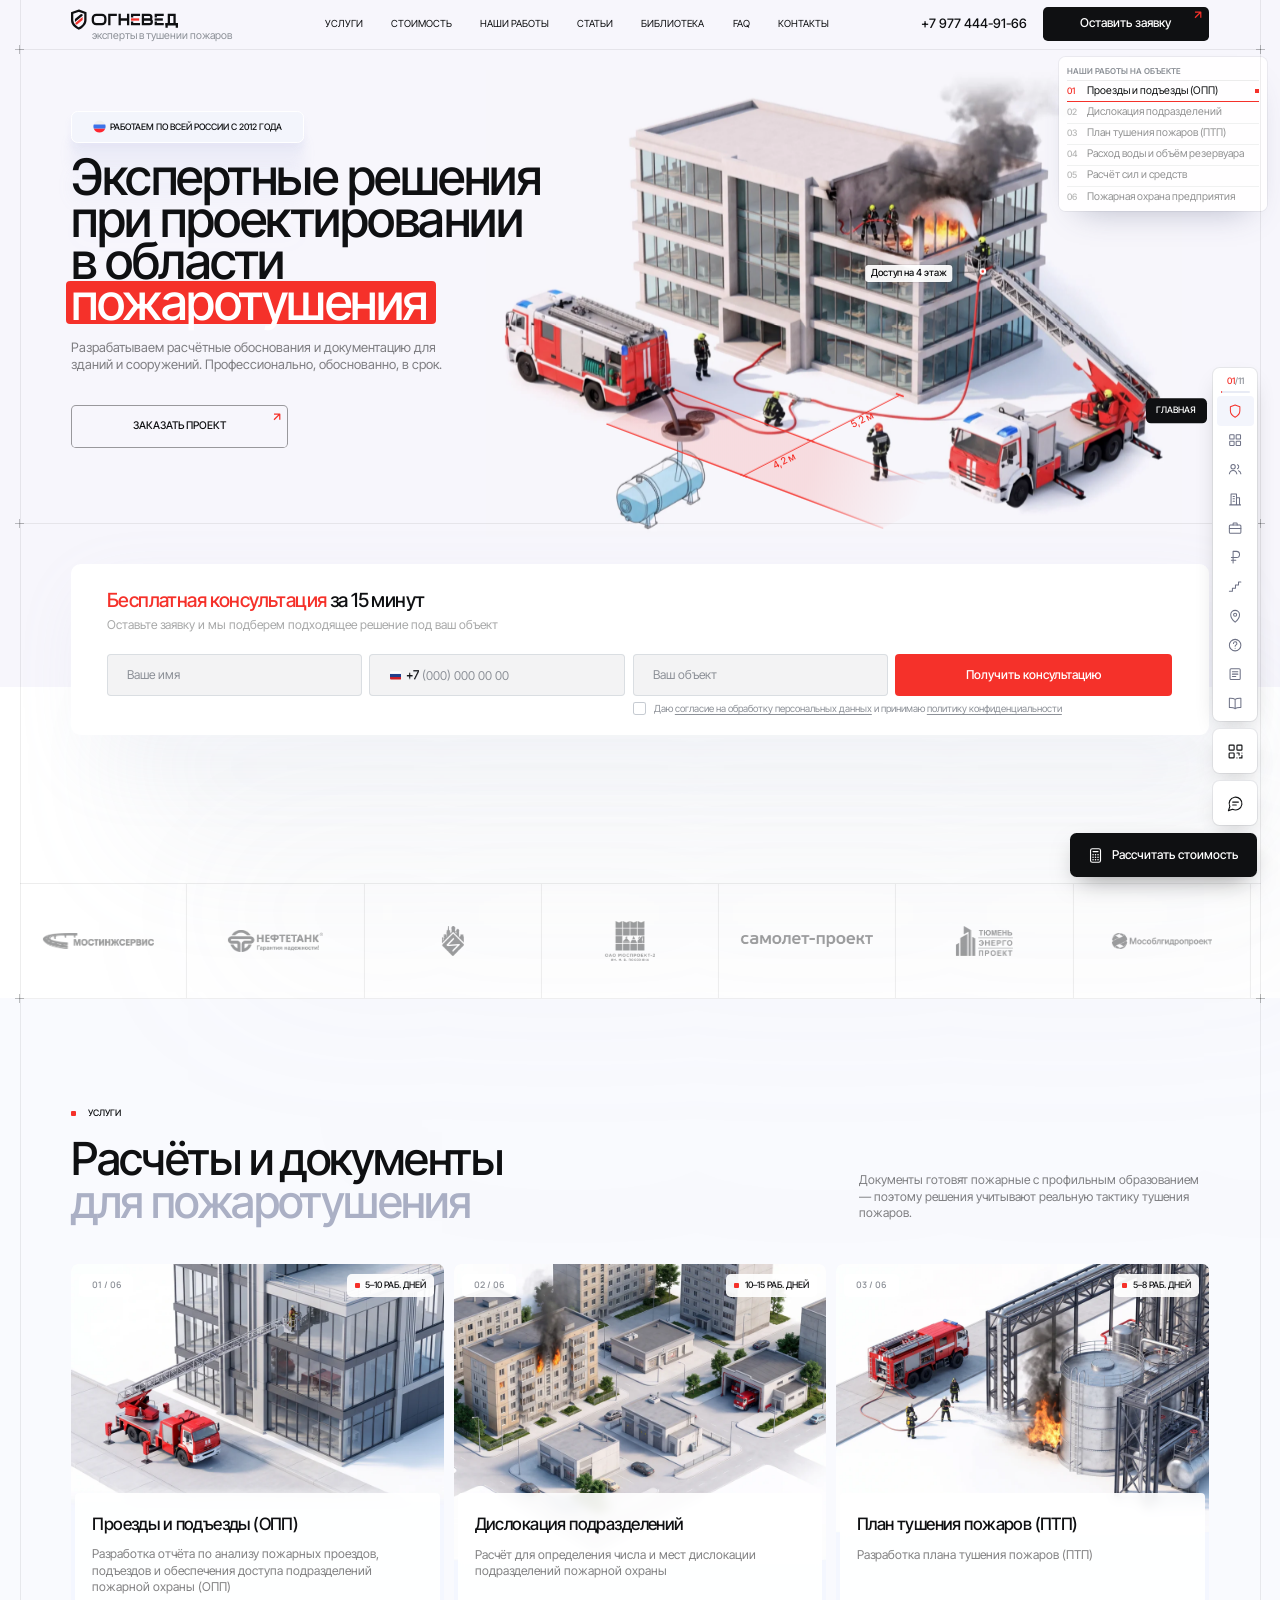
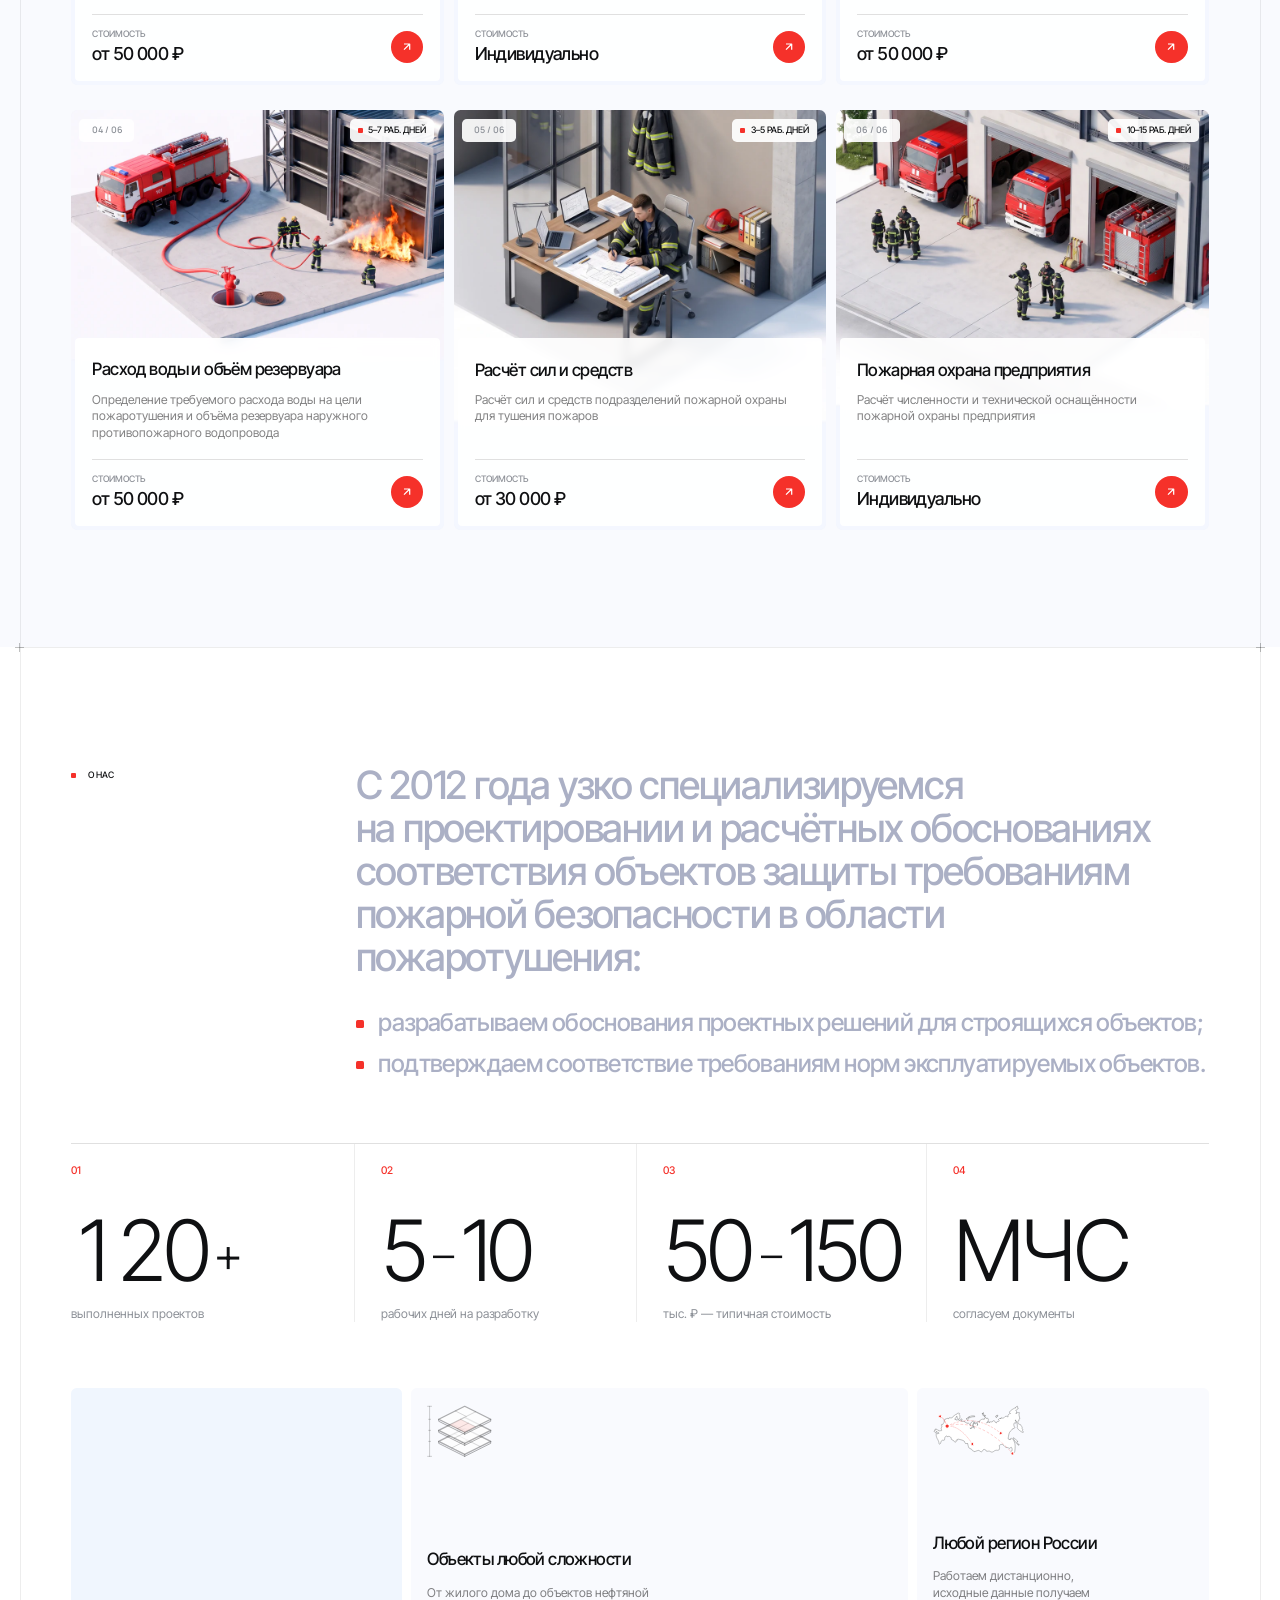
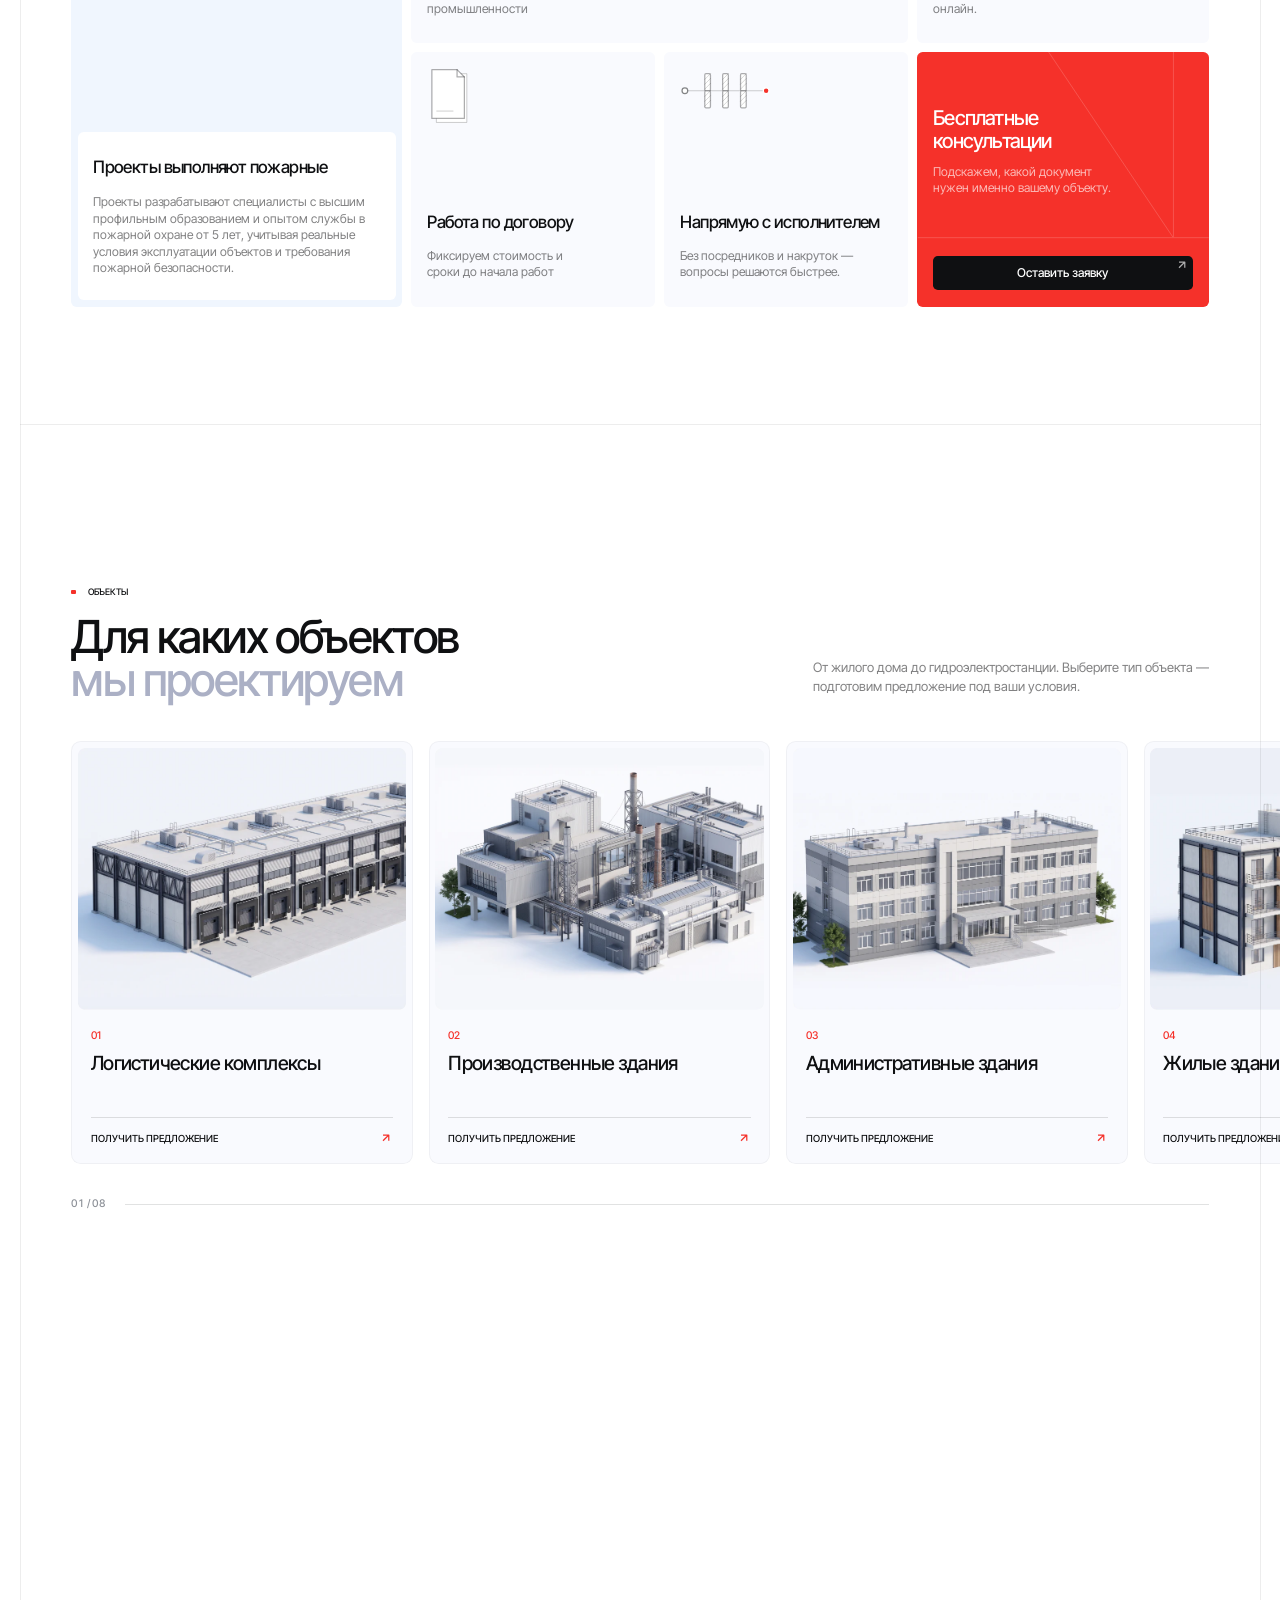
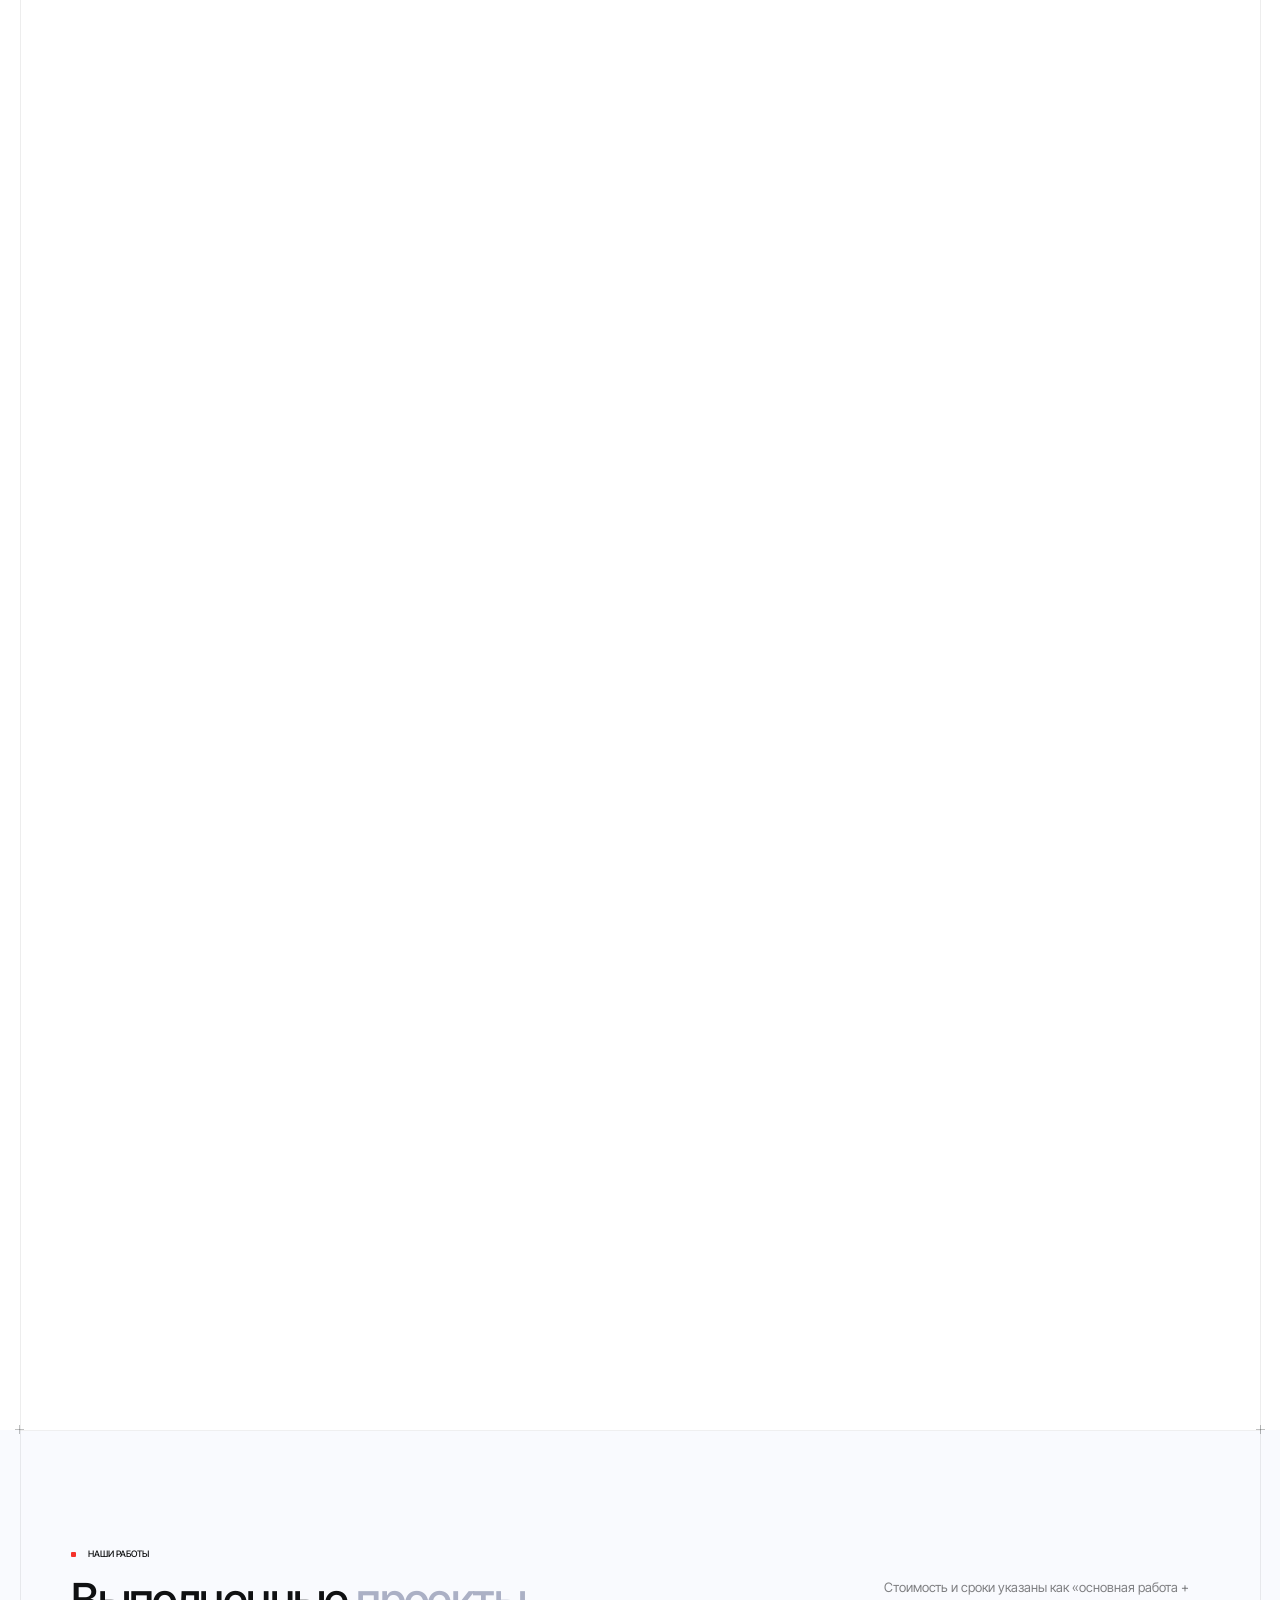
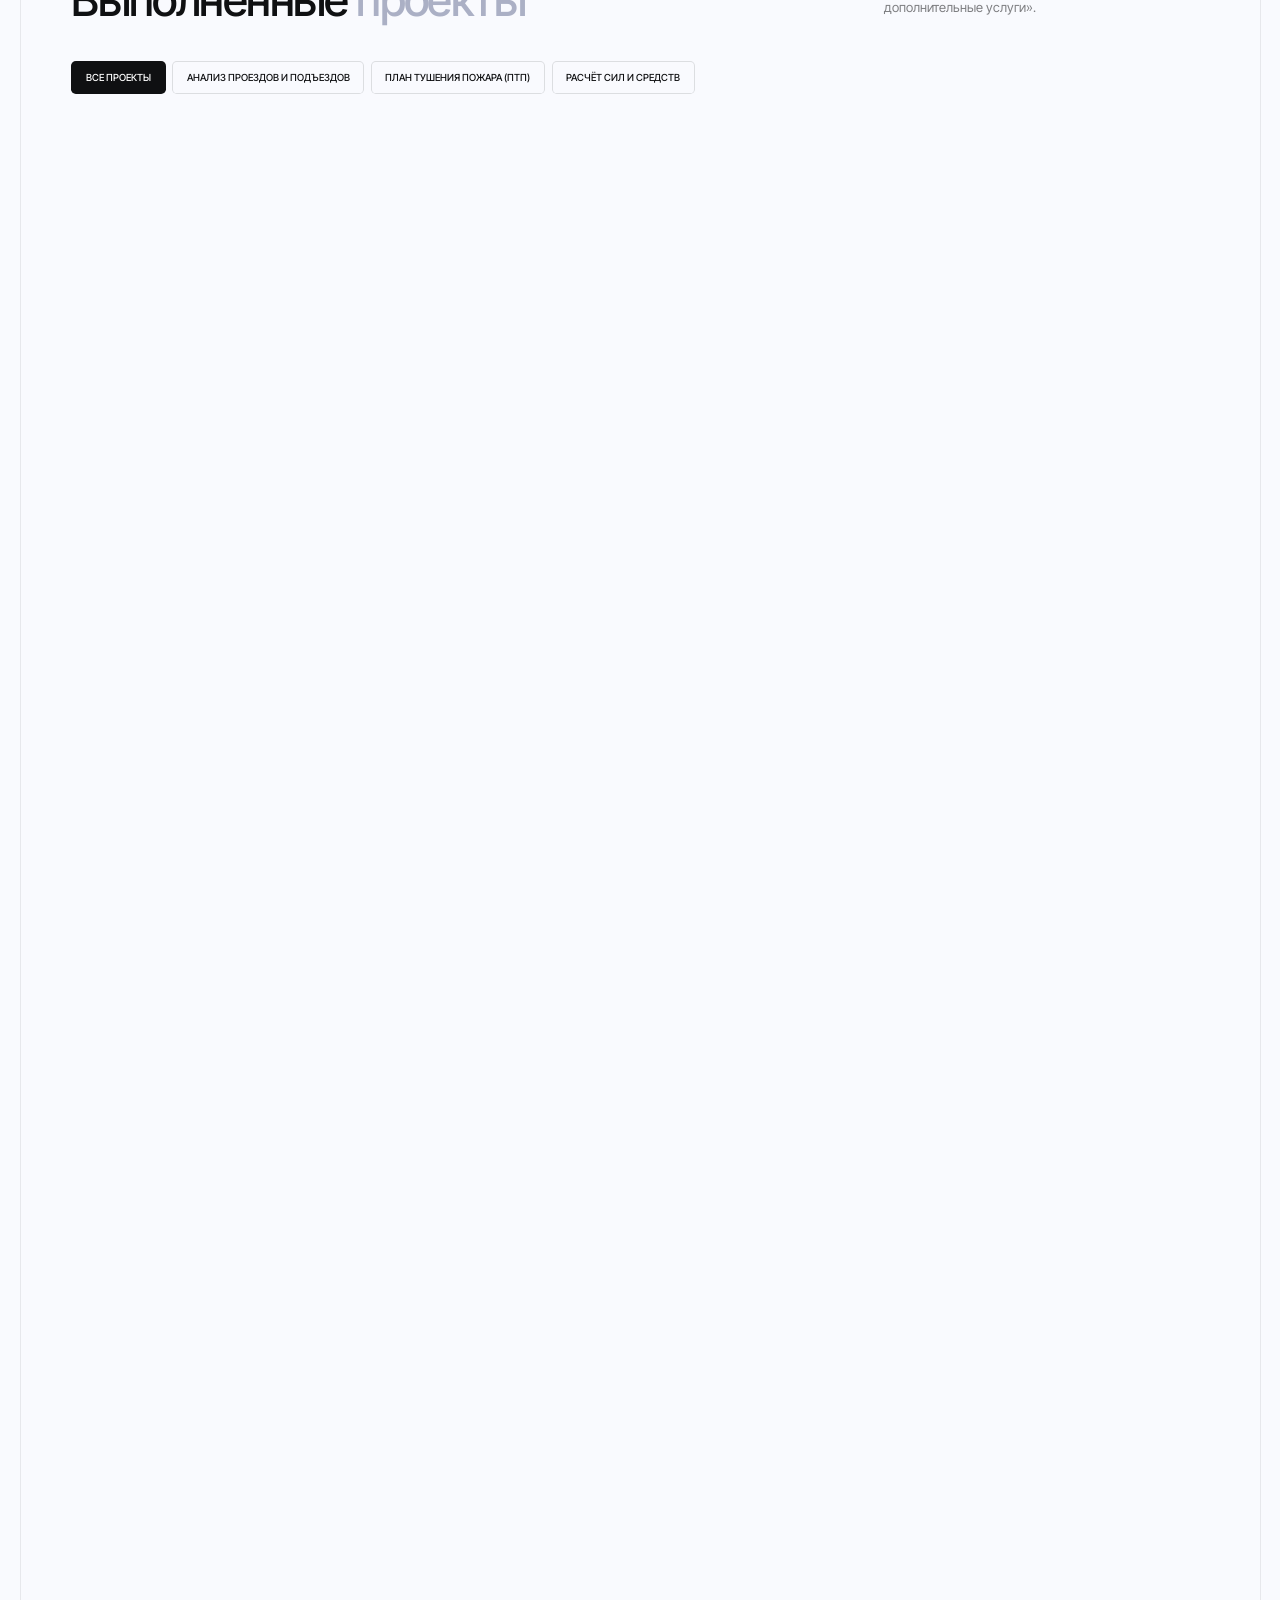
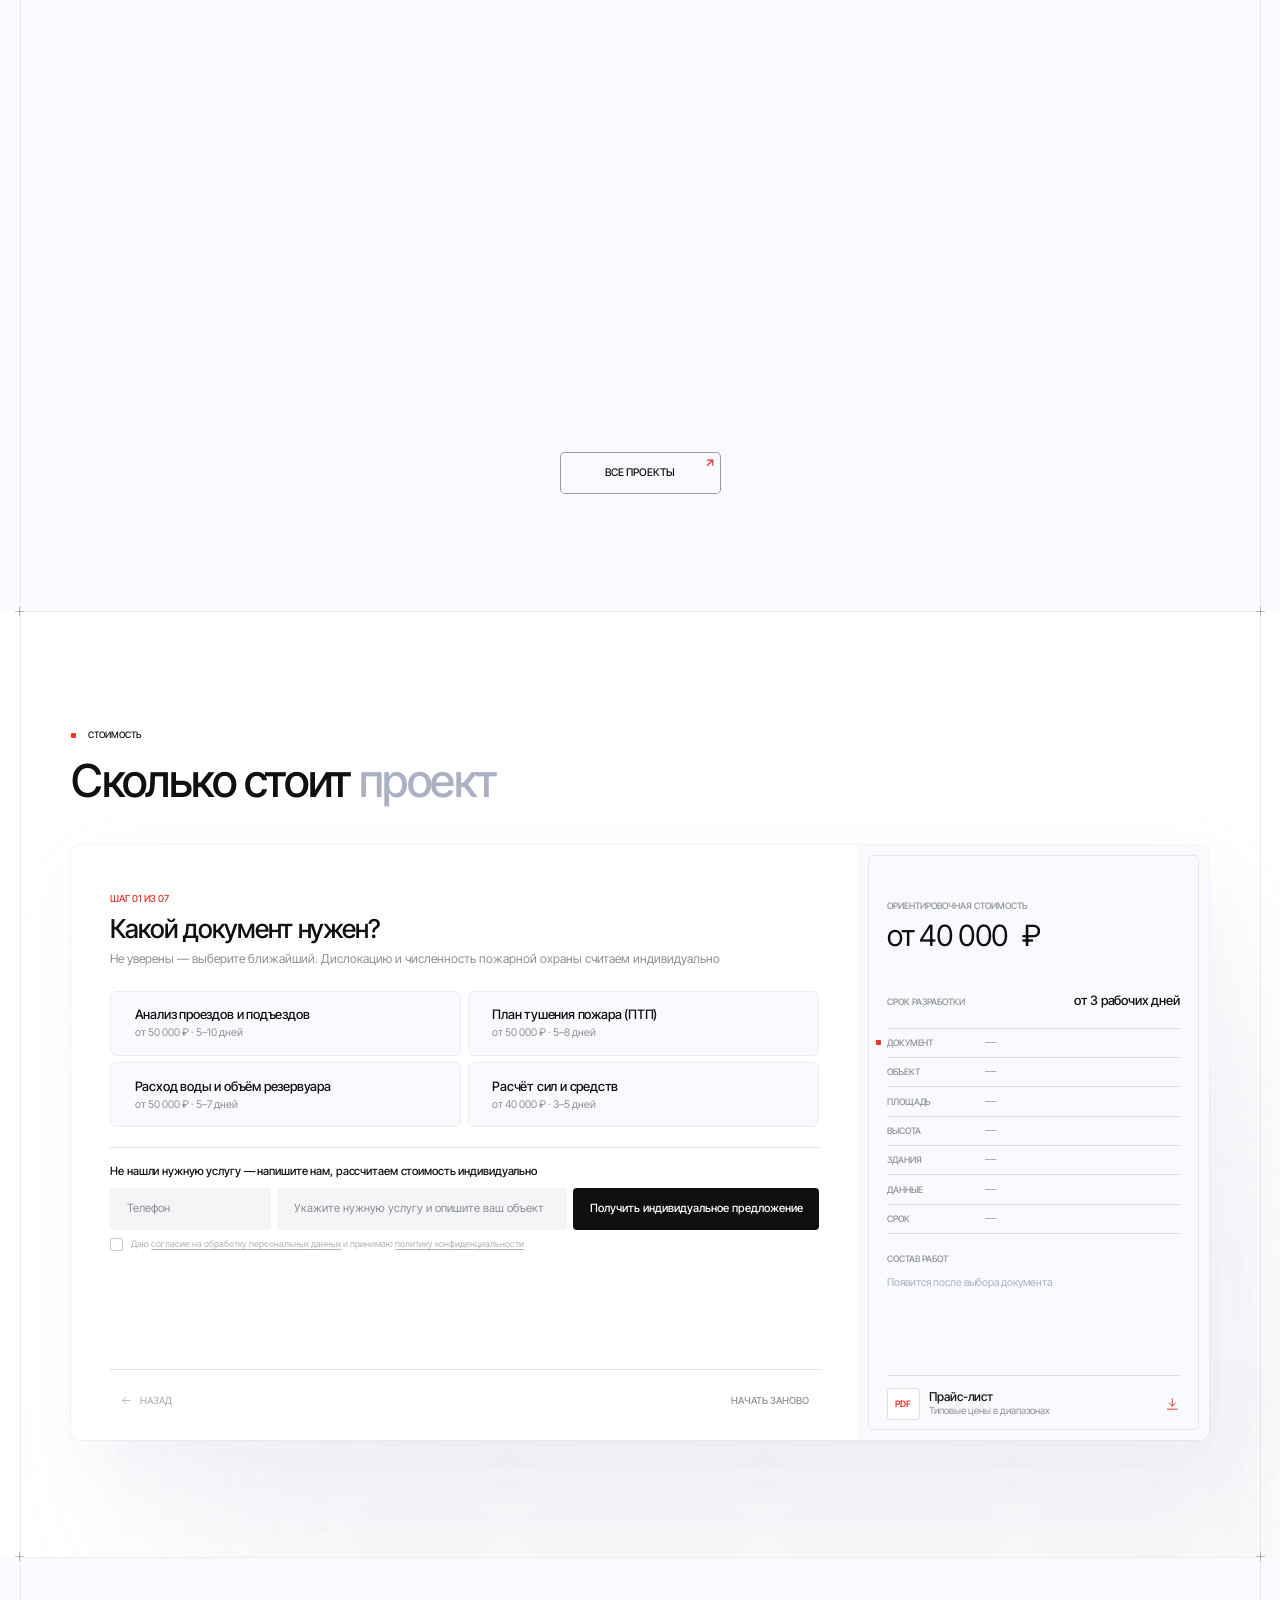
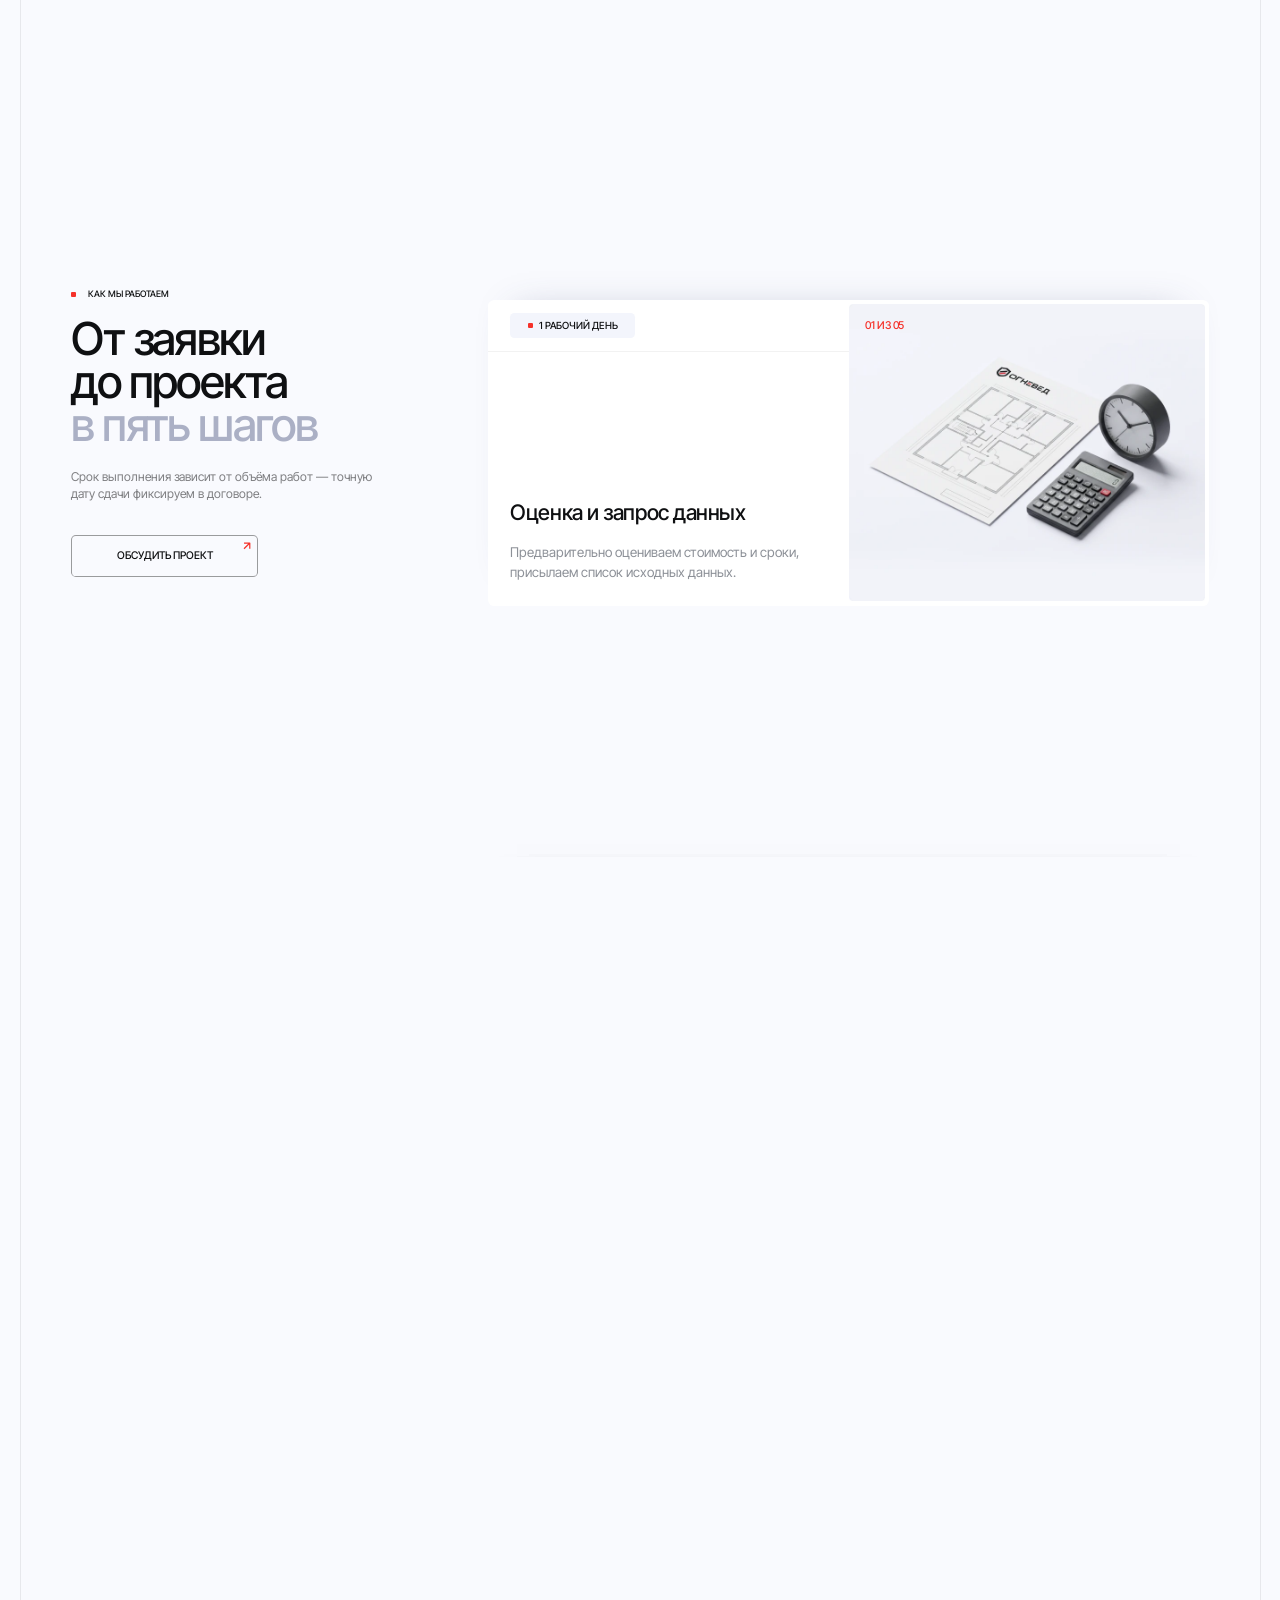
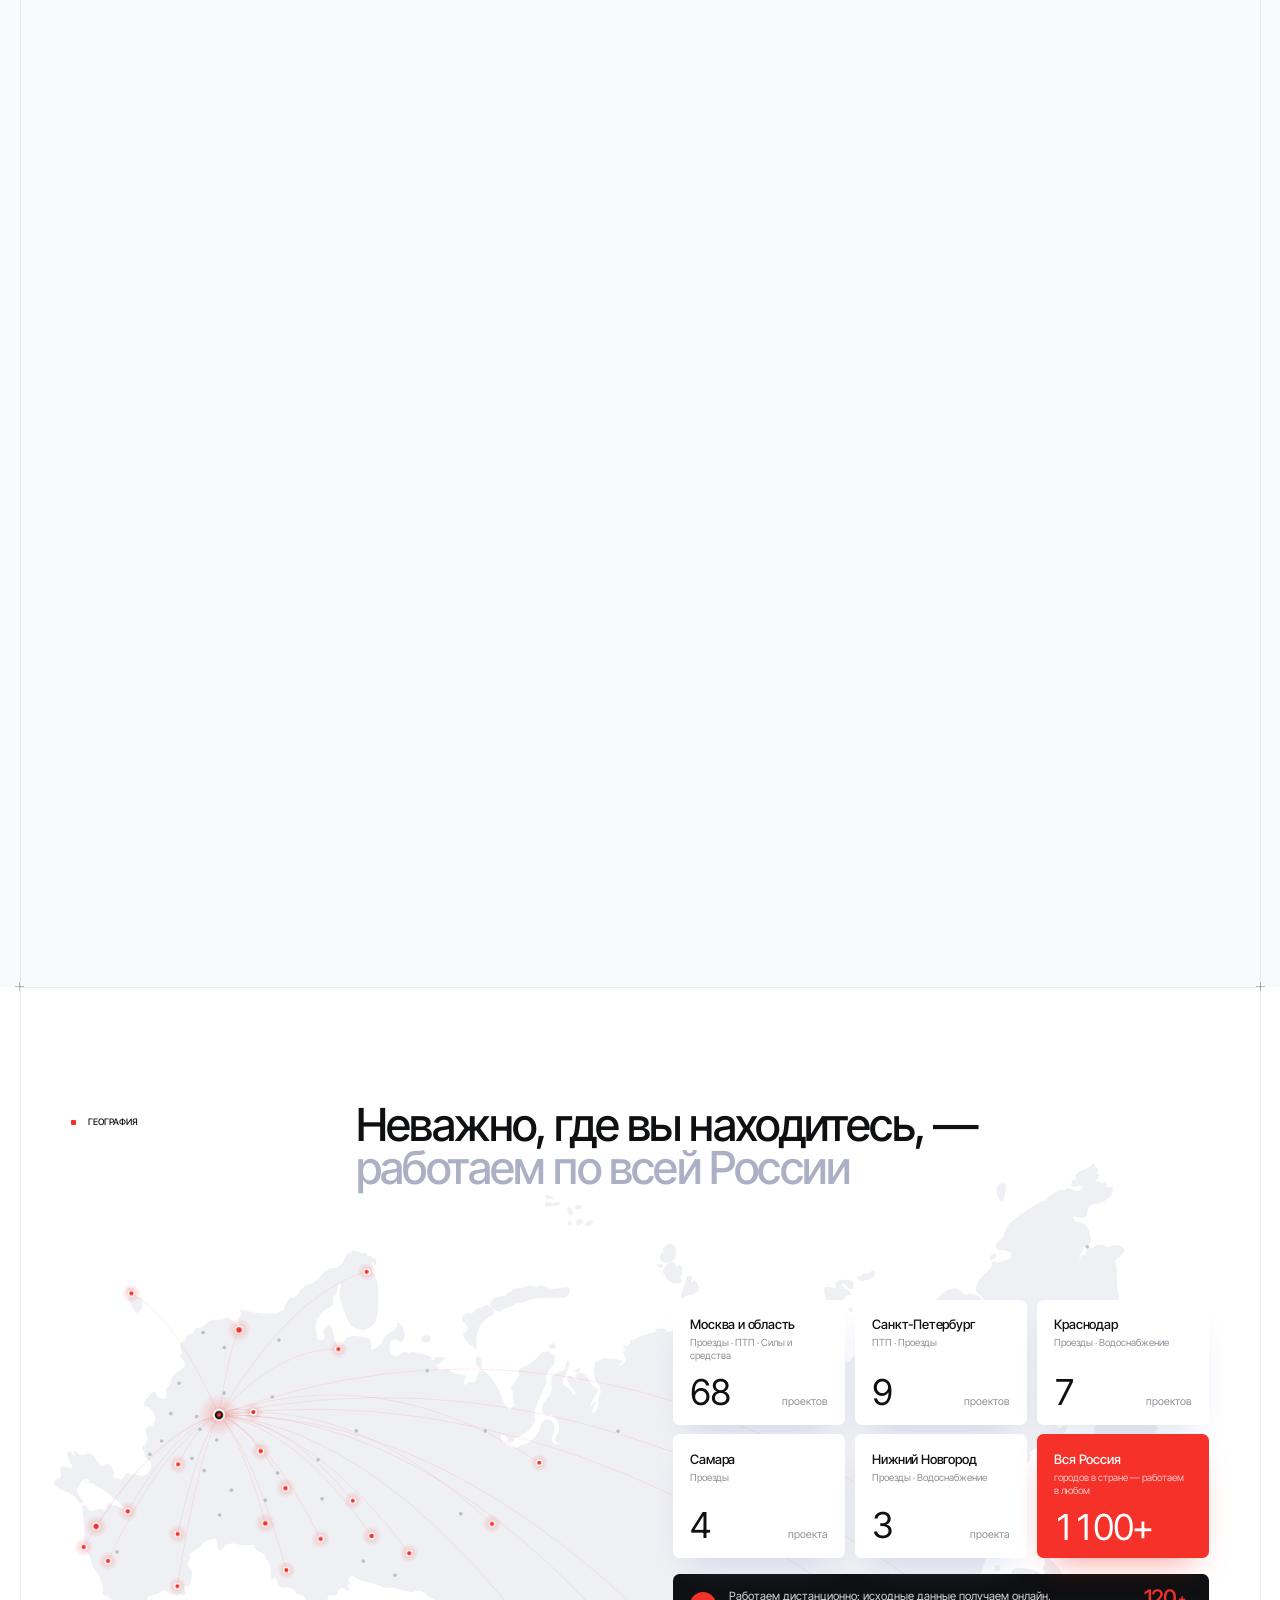
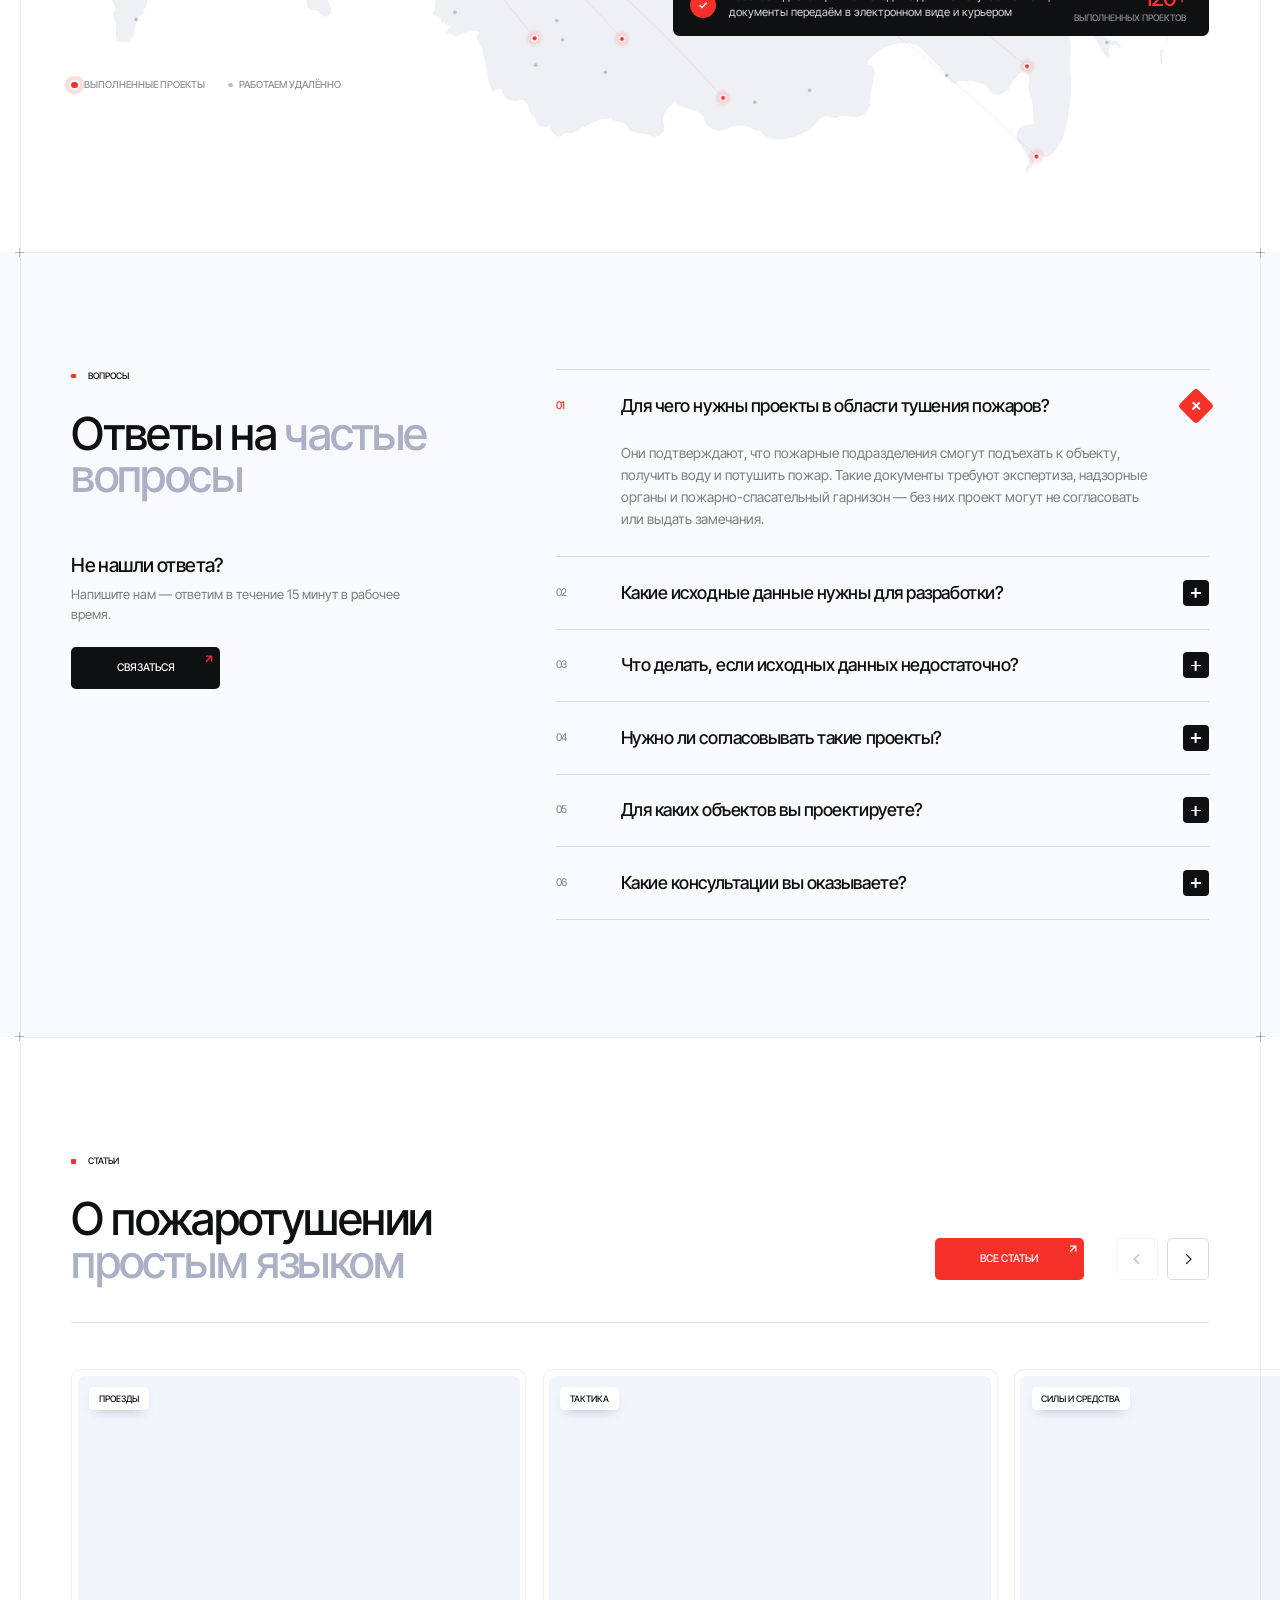
==== commit 0a6bd7f0: "ОГНЕВЕД, калькулятор: шаги по услуге, высота здания, цены ОПП и ПТП по таблице, галочки исходных дан" ====
--- a/index.html
+++ b/index.html
@@ -27,10 +27,10 @@
     <div class="hero-stage">
       <i class="fl fl--h" style="--y:40.25rem"></i>
       <div class="hero-in">
-        <p class="badge hero-badge"><svg class="flag" viewBox="0 0 16 16" aria-hidden="true"><path d="M7.975.5C4.725.5 1.95 2.6.925 5.5h14.15C14.025 2.6 11.25.5 7.975.5Z" fill="#EEE"/><path d="M7.975 15.5c3.275 0 6.05-2.1 7.075-5H.925c1.025 2.925 3.8 5 7.05 5Z" fill="#FE2630"/><path d="M.925 5.5A7.5 7.5 0 0 0 .5 8c0 .875.15 1.725.425 2.5h14.15c.275-.775.425-1.625.425-2.5s-.15-1.725-.425-2.5H.925Z" fill="#3C73E9"/></svg>Работаем по всей России с 2012 года</p>
-        <h1 class="hero-h"><span class="ln"><span>Экспертные решения</span></span> <span class="ln"><span>при проектировании</span></span> <span class="ln"><span>в области</span></span> <span class="ln"><span><mark class="hl"><b>пожаротушения</b></mark></span></span></h1>
-        <p class="hero-sub">Разрабатываем расчётные обоснования и&nbsp;документацию для зданий и&nbsp;сооружений. Профессионально, обоснованно, в&nbsp;срок.</p>
-        <button class="fb hero-cta" data-open="form"><span>Заказать проект</span><svg class="fb-ar" viewBox="0 0 17 17" aria-hidden="true"><path d="M4.958 12.042 12.042 4.958M4.958 4.958h7.084v7.084"/></svg></button>
+        <p class="badge hero-badge" data-c="tx.home.heroBadge" data-k="1"><svg class="flag" viewBox="0 0 16 16" aria-hidden="true"><path d="M7.975.5C4.725.5 1.95 2.6.925 5.5h14.15C14.025 2.6 11.25.5 7.975.5Z" fill="#EEE"/><path d="M7.975 15.5c3.275 0 6.05-2.1 7.075-5H.925c1.025 2.925 3.8 5 7.05 5Z" fill="#FE2630"/><path d="M.925 5.5A7.5 7.5 0 0 0 .5 8c0 .875.15 1.725.425 2.5h14.15c.275-.775.425-1.625.425-2.5s-.15-1.725-.425-2.5H.925Z" fill="#3C73E9"/></svg>Работаем по всей России с 2012 года</p>
+        <h1 class="hero-h" data-c="tx.home.heroH"><span class="ln"><span>Экспертные решения</span></span> <span class="ln"><span>при проектировании</span></span> <span class="ln"><span>в области</span></span> <span class="ln"><span><mark class="hl"><b>пожаротушения</b></mark></span></span></h1>
+        <p class="hero-sub" data-c="tx.home.heroSub">Разрабатываем расчётные обоснования и&nbsp;документацию для зданий и&nbsp;сооружений. Профессионально, обоснованно, в&nbsp;срок.</p>
+        <button class="fb hero-cta" data-b="heroCta" data-open="form"><span>Заказать проект</span><svg class="fb-ar" viewBox="0 0 17 17" aria-hidden="true"><path d="M4.958 12.042 12.042 4.958M4.958 4.958h7.084v7.084"/></svg></button>
 
         <!-- петля img/hero.mp4 (_tools/hero-video.cjs); поверх — пометки услуг (js/hero.js) -->
         <div class="hero-art" id="art">
@@ -50,15 +50,15 @@
 
     <div class="hero-form-w">
       <div class="hero-form">
-        <h2 class="hf-t"><em>Бесплатная консультация</em> за&nbsp;15&nbsp;минут</h2>
-        <p class="hf-s">Оставьте заявку и&nbsp;мы подберем подходящее решение под ваш объект</p>
-        <form class="form hf" novalidate>
-          <label class="fld"><input name="name" placeholder=" " autocomplete="name"><span>Ваше имя</span></label>
+        <h2 class="hf-t" data-c="tx.home.hfT"><em>Бесплатная консультация</em> за&nbsp;15&nbsp;минут</h2>
+        <p class="hf-s" data-c="tx.home.hfS">Оставьте заявку и&nbsp;мы подберем подходящее решение под ваш объект</p>
+        <form class="form hf" data-form="hero" novalidate>
+          <label class="fld"><input name="name" placeholder=" " autocomplete="name"><span data-c="tx.form.name">Ваше имя</span></label>
           <label class="fld fld--tel"><svg class="flag" viewBox="0 0 14 11" aria-hidden="true"><path d="M14 9.036c0 .417-.164.816-.456 1.111a1.55 1.55 0 0 1-1.1.46H1.556a1.55 1.55 0 0 1-1.1-.46A1.58 1.58 0 0 1 0 9.036V7.464h14v1.572Z" fill="#CE2028"/><path d="M0 3.536h14v3.928H0z" fill="#22408C"/><path d="M12.444.393H1.556c-.413 0-.809.165-1.1.46A1.58 1.58 0 0 0 0 1.964v1.572h14V1.964c0-.417-.164-.816-.456-1.111a1.55 1.55 0 0 0-1.1-.46Z" fill="#fff"/></svg><input name="phone" type="tel" placeholder="+7 (000) 000 00 00" autocomplete="tel" required><span class="pfx">+7</span></label>
-          <label class="fld"><input name="obj" placeholder=" "><span>Ваш объект</span></label>
-          <button class="btn btn--red" type="submit">Получить консультацию</button>
-          <label class="consent agr"><input type="checkbox" name="agree" required><i></i><span>Даю <a href="soglasie.html" target="_blank">согласие на&nbsp;обработку персональных данных</a> и&nbsp;принимаю <a href="politika.html" target="_blank">политику конфиденциальности</a></span></label>
-          <div class="form-ok"><svg viewBox="0 0 24 24" fill="none" stroke="currentColor" stroke-width="1.6" stroke-linecap="round" stroke-linejoin="round"><circle cx="12" cy="12" r="10"/><path d="m7.5 12.5 3 3 6-6.5"/></svg><b>Заявка отправлена</b><p class="muted">Специалист перезвонит в течение 15 минут в рабочее время.</p></div>
+          <label class="fld"><input name="obj" placeholder=" "><span data-c="tx.form.obj">Ваш объект</span></label>
+          <button class="btn btn--red" type="submit" data-c="tx.form.btnRow">Получить консультацию</button>
+          <label class="consent agr"><input type="checkbox" name="agree" required><i></i><span data-c="tx.form.agree">Даю <a href="soglasie.html" target="_blank">согласие на&nbsp;обработку персональных данных</a> и&nbsp;принимаю <a href="politika.html" target="_blank">политику конфиденциальности</a></span></label>
+          <div class="form-ok"><svg viewBox="0 0 24 24" fill="none" stroke="currentColor" stroke-width="1.6" stroke-linecap="round" stroke-linejoin="round"><circle cx="12" cy="12" r="10"/><path d="m7.5 12.5 3 3 6-6.5"/></svg><b data-c="tx.form.okT">Заявка отправлена</b><p class="muted" data-c="forms.hero.ok">Специалист перезвонит в течение 15 минут в рабочее время.</p></div>
         </form>
       </div>
     </div>
@@ -66,7 +66,7 @@
 
   <!-- клиенты: сетка логотипов на линиях рамки -->
   <section class="clients" aria-label="Нам доверяют">
-    <div class="wrap2 cl-head"><p class="badge badge--flat"><i></i>Нам доверяют</p><p class="cl-note">Проектные институты, девелоперы и&nbsp;промышленные предприятия</p></div>
+    <div class="wrap2 cl-head"><p class="badge badge--flat" data-c="tx.home.clBadge" data-k="1"><i></i>Нам доверяют</p><p class="cl-note" data-c="tx.home.clNote">Проектные институты, девелоперы и&nbsp;промышленные предприятия</p></div>
     <div class="cl-grid" id="clients"></div>
   </section>
 
@@ -74,9 +74,9 @@
   <section class="sec sec--tint" id="services">
     <div class="wrap2">
       <div class="sh">
-        <p class="badge badge--flat"><i></i>Услуги</p>
-        <h2 class="h2x">Расчёты и&nbsp;документы <span class="g">для пожаротушения</span></h2>
-        <div class="sh-r"><p>Документы готовят пожарные с&nbsp;профильным образованием — поэтому решения учитывают реальную тактику тушения.</p></div>
+        <p class="badge badge--flat" data-c="tx.home.svcBadge" data-k="1"><i></i>Услуги</p>
+        <h2 class="h2x" data-c="tx.home.svcH">Расчёты и&nbsp;документы <span class="g">для пожаротушения</span></h2>
+        <div class="sh-r"><p data-c="tx.home.svcP">Документы готовят пожарные с&nbsp;профильным образованием — поэтому решения учитывают реальную тактику тушения пожаров.</p></div>
       </div>
       <div class="scx" id="svc"></div>
     </div>
@@ -86,11 +86,9 @@
   <section class="sec" id="about">
     <div class="wrap2">
       <div class="st">
-        <p class="badge badge--flat rv"><i></i>О нас</p>
-        <div class="st-text" id="statement">
-          <p>С&nbsp;2012 года узко специализируемся на&nbsp;проектировании и&nbsp;расчётных обоснованиях соответствия объектов защиты требованиям пожарной безопасности в&nbsp;области пожаротушения:</p>
-          <ul><li>разрабатываем обоснования проектных решений для строящихся объектов;</li><li>подтверждаем соответствие требованиям норм эксплуатируемых объектов.</li></ul>
-        </div>
+        <p class="badge badge--flat rv" data-c="tx.home.abBadge" data-k="1"><i></i>О нас</p>
+        <div class="st-text" id="statement" data-c="tx.home.statement"><p>С&nbsp;2012 года узко специализируемся на&nbsp;проектировании и&nbsp;расчётных обоснованиях соответствия объектов защиты требованиям пожарной безопасности в&nbsp;области пожаротушения:</p>
+          <ul><li>разрабатываем обоснования проектных решений для строящихся объектов;</li><li>подтверждаем соответствие требованиям норм эксплуатируемых объектов.</li></ul></div>
       </div>
       <ul class="nums" id="nums"></ul>
       <ul class="prx" id="pros"></ul>
@@ -101,9 +99,9 @@
   <section class="objx" id="objects">
     <div class="objx-pin">
       <div class="wrap2 sh">
-        <p class="badge badge--flat"><i></i>Объекты</p>
-        <h2 class="h2x">Для каких объектов<br><span class="g">мы&nbsp;проектируем</span></h2>
-        <div class="sh-r"><p>От жилого дома до&nbsp;гидроэлектростанции. Выберите тип объекта&nbsp;—<br>подготовим предложение под ваши условия.</p></div>
+        <p class="badge badge--flat" data-c="tx.home.objBadge" data-k="1"><i></i>Объекты</p>
+        <h2 class="h2x" data-c="tx.home.objH">Для каких объектов<br><span class="g">мы&nbsp;проектируем</span></h2>
+        <div class="sh-r"><p data-c="tx.home.objP">От жилого дома до&nbsp;гидроэлектростанции. Выберите тип объекта&nbsp;—<br>подготовим предложение под ваши условия.</p></div>
       </div>
       <div class="objx-track" id="obj"></div>
       <div class="wrap2 objx-bar"><span class="num" id="obj-k">01 / 08</span><i><b id="obj-p"></b></i></div>
@@ -114,13 +112,13 @@
   <section class="sec sec--tint" id="works">
     <div class="wrap2">
       <div class="sh">
-        <p class="badge badge--flat"><i></i>Наши работы</p>
-        <h2 class="h2x">Выполненные <span class="g">проекты</span></h2>
-        <div class="sh-r"><p>Стоимость и&nbsp;сроки указаны как «основная работа + дополнительные услуги».</p></div>
+        <p class="badge badge--flat" data-c="tx.home.wkBadge" data-k="1"><i></i>Наши работы</p>
+        <h2 class="h2x" data-c="tx.home.wkH">Выполненные <span class="g">проекты</span></h2>
+        <div class="sh-r"><p data-c="tx.home.wkP">Стоимость и&nbsp;сроки указаны как «основная работа + дополнительные услуги».</p></div>
       </div>
       <div class="chips2" id="works-f"></div>
       <div class="wkx" id="works-list"></div>
-      <div class="more2"><a class="fb" href="raboty.html" id="works-more"><span>Все проекты</span><svg class="fb-ar" viewBox="0 0 17 17" aria-hidden="true"><path d="M4.958 12.042 12.042 4.958M4.958 4.958h7.084v7.084"/></svg></a></div>
+      <div class="more2"><a class="fb" data-b="worksMore" id="works-more" href="raboty.html"><span>Все проекты</span><svg class="fb-ar" viewBox="0 0 17 17" aria-hidden="true"><path d="M4.958 12.042 12.042 4.958M4.958 4.958h7.084v7.084"/></svg></a></div>
     </div>
   </section>
 
@@ -128,8 +126,8 @@
   <section class="sec" id="price">
     <div class="wrap2">
       <div class="sh">
-        <p class="badge badge--flat"><i></i>Стоимость</p>
-        <h2 class="h2x">Сколько стоит <span class="g">проект</span></h2>
+        <p class="badge badge--flat" data-c="tx.home.prBadge" data-k="1"><i></i>Стоимость</p>
+        <h2 class="h2x" data-c="tx.home.prH">Сколько стоит <span class="g">проект</span></h2>
       </div>
       <div class="calc-wrap rv" id="calc"></div>
     </div>
@@ -141,10 +139,10 @@
     <div class="stk-run" id="stk-run"><div class="stk-pin">
     <div class="wrap2 stk">
       <div class="stk-l">
-        <p class="badge badge--flat"><i></i>Как мы работаем</p>
-        <h2 class="h2x">От&nbsp;заявки<br class="pc-only"> до&nbsp;проекта<br><span class="g">в&nbsp;пять шагов</span></h2>
-        <p class="stk-s">Срок выполнения зависит от&nbsp;объёма работ — точную дату сдачи фиксируем в&nbsp;договоре.</p>
-        <button class="fb" data-open="form" data-q="Обсудить проект"><span>Обсудить проект</span><svg class="fb-ar" viewBox="0 0 17 17" aria-hidden="true"><path d="M4.958 12.042 12.042 4.958M4.958 4.958h7.084v7.084"/></svg></button>
+        <p class="badge badge--flat" data-c="tx.home.stBadge" data-k="1"><i></i>Как мы работаем</p>
+        <h2 class="h2x" data-c="tx.home.stH">От&nbsp;заявки<br class="pc-only"> до&nbsp;проекта<br><span class="g">в&nbsp;пять шагов</span></h2>
+        <p class="stk-s" data-c="tx.home.stP">Срок выполнения зависит от&nbsp;объёма работ — точную дату сдачи фиксируем в&nbsp;договоре.</p>
+        <button class="fb" data-b="steps" data-open="form" data-q="Обсудить проект"><span>Обсудить проект</span><svg class="fb-ar" viewBox="0 0 17 17" aria-hidden="true"><path d="M4.958 12.042 12.042 4.958M4.958 4.958h7.084v7.084"/></svg></button>
       </div>
       <ol class="stk-list" id="stk"></ol>
     </div>
@@ -156,18 +154,18 @@
   <section class="sec" id="geo">
     <div class="wrap2">
       <div class="geh">
-        <p class="badge badge--flat"><i></i>География</p>
-        <h2 class="h2x">Неважно, где вы&nbsp;находитесь, —<br><span class="g">работаем по&nbsp;всей России</span></h2>
+        <p class="badge badge--flat" data-c="tx.home.geoBadge" data-k="1"><i></i>География</p>
+        <h2 class="h2x" data-c="tx.home.geoH">Неважно, где вы&nbsp;находитесь, —<br><span class="g">работаем по&nbsp;всей России</span></h2>
       </div>
       <div class="gst">
         <div class="map gst-map rv" id="map"><div class="map-tip" id="map-tip"></div></div>
-        <div class="gst-lg" aria-hidden="true"><span><i class="lg-dot"></i>Выполненные проекты</span><span><i class="lg-ring"></i>Работаем удалённо</span></div>
+        <div class="gst-lg" aria-hidden="true"><span data-c="tx.home.geoLg1" data-k="1"><i class="lg-dot"></i>Выполненные проекты</span><span data-c="tx.home.geoLg2" data-k="1"><i class="lg-ring"></i>Работаем удалённо</span></div>
         <div class="gst-art" id="geo-art"></div>
         <div class="gst-r">
           <ul class="gcx" id="geo-cards"></ul>
           <div class="gbar">
             <span class="gbar-i"><svg viewBox="0 0 20 20" aria-hidden="true"><path d="m6 10.4 2.6 2.6L14 7.4"/></svg></span>
-            <p>Работаем дистанционно: исходные данные получаем онлайн, документы передаём в&nbsp;электронном виде и&nbsp;курьером</p>
+            <p data-c="tx.home.geoBar">Работаем дистанционно: исходные данные получаем онлайн, документы передаём в&nbsp;электронном виде и&nbsp;курьером</p>
             <b id="geo-total"></b>
           </div>
         </div>
@@ -179,8 +177,8 @@
   <section class="sec sec--tint" id="faq">
     <div class="wrap2 fqx">
       <div class="fqx-l">
-        <p class="badge badge--flat"><i></i>Вопросы</p>
-        <h2 class="h2x">Ответы на&nbsp;<span class="g">частые вопросы</span></h2>
+        <p class="badge badge--flat" data-c="tx.home.faqBadge" data-k="1"><i></i>Вопросы</p>
+        <h2 class="h2x" data-c="tx.home.faqH">Ответы на&nbsp;<span class="g">частые вопросы</span></h2>
         <div class="fqx-ask" id="faq-ask"></div>
       </div>
       <div class="fqx-list" id="faq-list"></div>
@@ -191,11 +189,11 @@
   <section class="sec" id="blog">
     <div class="wrap2 arh">
       <div class="arh-l">
-        <p class="badge badge--flat"><i></i>Статьи</p>
-        <h2 class="h2x">О&nbsp;пожаротушении<br><span class="g">простым языком</span></h2>
+        <p class="badge badge--flat" data-c="tx.home.blogBadge" data-k="1"><i></i>Статьи</p>
+        <h2 class="h2x" data-c="tx.home.blogH">О&nbsp;пожаротушении<br><span class="g">простым языком</span></h2>
       </div>
       <div class="arh-r">
-        <a class="fb fb--red" href="blog.html"><span>Все статьи</span><svg class="fb-ar" viewBox="0 0 17 17" aria-hidden="true"><path d="M4.958 12.042 12.042 4.958M4.958 4.958h7.084v7.084"/></svg></a>
+        <a class="fb fb--red" data-b="blogAll" href="blog.html"><span>Все статьи</span><svg class="fb-ar" viewBox="0 0 17 17" aria-hidden="true"><path d="M4.958 12.042 12.042 4.958M4.958 4.958h7.084v7.084"/></svg></a>
         <div class="arn">
           <button class="arn-b" id="ar-prev" aria-label="Предыдущая статья"><svg viewBox="0 0 20 20" aria-hidden="true"><path d="M12 4.5 6.5 10l5.5 5.5"/></svg></button>
           <button class="arn-b" id="ar-next" aria-label="Следующая статья"><svg viewBox="0 0 20 20" aria-hidden="true"><path d="m8 4.5 5.5 5.5L8 15.5"/></svg></button>
@@ -211,9 +209,9 @@
   <section class="sec sec--tint" id="library">
     <div class="wrap2">
       <div class="sh">
-        <p class="badge badge--flat"><i></i>Библиотека</p>
-        <h2 class="h2x">Нормативы и&nbsp;книги,<br><span class="g">с&nbsp;которыми работаем</span></h2>
-        <div class="sh-r"><a class="fb fb--sm" href="biblioteka.html"><span>Открыть библиотеку</span><svg class="fb-ar" viewBox="0 0 17 17" aria-hidden="true"><path d="M4.958 12.042 12.042 4.958M4.958 4.958h7.084v7.084"/></svg></a></div>
+        <p class="badge badge--flat" data-c="tx.home.libBadge" data-k="1"><i></i>Библиотека</p>
+        <h2 class="h2x" data-c="tx.home.libH">Нормативы и&nbsp;книги,<br><span class="g">с&nbsp;которыми работаем</span></h2>
+        <div class="sh-r"><a class="fb fb--sm" data-b="libOpen" href="biblioteka.html"><span>Открыть библиотеку</span><svg class="fb-ar" viewBox="0 0 17 17" aria-hidden="true"><path d="M4.958 12.042 12.042 4.958M4.958 4.958h7.084v7.084"/></svg></a></div>
       </div>
       <div class="lib-grid lbx" id="lib"></div>
     </div>
@@ -224,6 +222,7 @@
 
 <script src="js/vendor/lenis.min.js"></script>
 <script src="js/vendor/qrcode.js"></script>
+<script src="js/content.js"></script>
 <script src="js/data.js"></script>
 <script src="js/map-dots.js"></script>
 <script src="js/map-outline.js"></script>
--- a/css/home.css
+++ b/css/home.css
@@ -854,6 +854,41 @@
 .cs-pdf:hover .cs-pdf-i { background: var(--red); color: #fff; }
 .cs-st { color: var(--grey); }
 .cs-st.is-done { color: var(--red); }
+/* шаги по услуге: строки листа расчёта не своего порядка и высоты не своего типа объекта скрыты */
+.cs-spec > div[hidden], .cx-o[hidden], .cs-cur[hidden] { display: none; }
+/* высота здания: узкая рамка, заполнение снизу — как площадь, но вертикально */
+.cx-hgi { position: relative; width: 1.5rem; height: 3.25rem; }
+.cx-hgi::before { content: ''; position: absolute; inset: 0; border: 1px dashed rgba(15, 16, 18, .18); border-radius: .125rem; }
+.cx-hgi i { position: absolute; left: 0; right: 0; bottom: 0; height: calc(var(--s) * 100%); border-radius: .125rem; background: rgba(15, 16, 18, .12); transition: background .35s; }
+.cx-o.is-sel .cx-hgi i { background: var(--red); }
+/* подсказка «i» у варианта (Зрелищные учреждения): тёмная выноска под значком, не закрывает название — по наведению на значок, на телефоне по нажатию */
+.cx-in { position: absolute; right: 1.125rem; bottom: 1.125rem; display: grid; place-items: center; width: 1.375rem; height: 1.375rem; border-radius: 50%; box-shadow: inset 0 0 0 1.25px currentColor; color: var(--grey); font: 600 .75rem/1 var(--f-num); cursor: help; transition: color .3s; }
+.cx-o:hover .cx-in, .cx-o.is-tip .cx-in { color: var(--ink); }
+.cx-tip { position: absolute; right: .625rem; top: calc(100% - .375rem); z-index: 5; width: 15rem; max-width: calc(100vw - 2.5rem); padding: .75rem .875rem; border-radius: .375rem; background: var(--ink); color: #fff; font-size: .8125rem; line-height: 1.4; text-align: left; pointer-events: none; opacity: 0; visibility: hidden; transform: translateY(-.375rem); transition: opacity .25s, transform .35s var(--e-out), visibility 0s .35s; }
+.cx-tip::after { content: ''; position: absolute; right: .875rem; bottom: 100%; border: .375rem solid transparent; border-bottom-color: var(--ink); }
+.cx-in:hover + .cx-tip, .cx-o.is-tip .cx-tip { opacity: 1; visibility: visible; transform: none; transition: opacity .25s, transform .35s var(--e-out), visibility 0s; }
+/* галочки «Чего нет»: пустой квадрат виден всегда, при отметке — красный с галкой */
+.cx-o--multi .cx-ck { border-radius: .25rem; background: #fff; box-shadow: inset 0 0 0 1.5px rgba(15, 16, 18, .2); transform: none; transition: background-color .25s, box-shadow .25s; }
+.cx-o--multi .cx-ck::after { opacity: 0; transform: scale(.5); transition: opacity .2s, transform .4s cubic-bezier(.34, 1.56, .64, 1); }
+.cx-o--multi.is-sel .cx-ck { background: var(--red); box-shadow: none; }
+.cx-o--multi.is-sel .cx-ck::after { opacity: 1; transform: none; }
+.cx-go { display: flex; align-items: center; gap: 1.25rem; margin-top: 1.25rem; }
+.home .cx-gob { height: 3.25rem; margin: 0; padding: 0 1.375rem 0 1.5rem; }
+.cx-gon { font-size: .8125rem; line-height: 1.4; color: var(--grey); }
+/* «Не нашли услугу / объект»: подпись и одна строка — телефон, что нужно, кнопка */
+.cx-ask { display: grid; gap: .625rem; margin-top: 1.5rem; padding-top: 1.25rem; border-top: 1px solid var(--ln-2); }
+.cx-ask-t { font-size: .875rem; line-height: 1.4; font-weight: 500; letter-spacing: -.01em; }
+.cx-ask-r { display: grid; grid-template-columns: minmax(0, .75fr) minmax(0, 1.35fr) auto; gap: .5rem; }
+.home .cx-ask .fld input { height: 3.25rem; padding-top: 1.25rem; border-radius: .3125rem; background: var(--field); box-shadow: inset 0 0 0 1px var(--field); font-size: .875rem; }
+.home .cx-ask .fld input:focus { background: #fff; box-shadow: inset 0 0 0 1px var(--ink); }
+.home .cx-ask .fld.err input { box-shadow: inset 0 0 0 1.5px var(--red); }
+.home .cx-ask .fld span { top: .9375rem; overflow: hidden; max-width: calc(100% - 2.25rem); font-size: .875rem; white-space: nowrap; text-overflow: ellipsis; }
+.home .cx-ask .btn { height: 3.25rem; margin: 0; padding: 0 1.25rem; background: var(--ink); color: #fff; font-size: .875rem; }
+.home .cx-ask .consent { font-size: .6875rem; color: rgba(0, 0, 0, .3); }
+.home .cx-ask .form-ok { display: none; padding: 0; }
+.home .cx-ask.is-sent .form-ok { display: flex; align-items: center; gap: 1rem; text-align: left; }
+.home .cx-ask .form-ok svg { margin: 0; width: 2.25rem; height: 2.25rem; color: var(--red); }
+.home .cx-ask .form-ok b { font-size: 1rem; }
 /* калькулятор в окне на главной — светлый */
 .home .modal--wide .modal-box { width: min(100%, 76rem); background: #fff; border-radius: .75rem; }
 .home .modal--wide .modal-x { background: var(--tint-2); color: var(--ink); }
--- a/css/mobile.css
+++ b/css/mobile.css
@@ -43,8 +43,9 @@
 .objx-pin .sh-r p { white-space: normal; }
 .fb { height: 3.25rem; padding: 0 2.25rem; }
 .fb--sm { height: 2.75rem; padding: 0 2rem; }
-/* крестики на стыках — у линий рамки телефона */
-.sec::after { top: -.34375rem; }
+/* рамка-чертёж на телефоне не нужна (просьба 04.11): ни боковых линий, ни крестиков — линия стыка блоков во всю ширину */
+.frame::before, .frame::after, .sec::after, .ftr--dark::before, .mm::before, .mm::after { display: none; }
+.sec::before, .objx::before { left: 0; right: 0; }
 
 /* лента карточек: выходит за колонку к краям экрана, первая карточка — по линии колонки, следующая выглядывает.
    Ширина карточки — в % от ленты (её внутренняя ширина = колонка). Формула 100vw − 2·var(--rail) во встроенном браузере
@@ -98,8 +99,8 @@
 .mm.is-open .mm-in > :nth-child(2) { transition-delay: .06s; }
 .mm.is-open .mm-in > :nth-child(3) { transition-delay: .12s; }
 .mm-nav { border-top: 1px solid var(--ln-2); }
-.mm-a { position: relative; display: grid; grid-template-columns: 2rem minmax(0, 1fr) auto; align-items: center; min-height: 3.5rem; border-bottom: 1px solid var(--ln-2); }
-.mm-a .num { font-style: normal; font-size: .75rem; color: var(--grey); }
+.mm-a { position: relative; display: grid; grid-template-columns: minmax(0, 1fr) auto; align-items: center; min-height: 3.5rem; border-bottom: 1px solid var(--ln-2); }
+.mm-a .num { display: none; }
 .mm-a b { font-size: 1.375rem; line-height: 1.1; font-weight: 500; letter-spacing: -.025em; }
 .mm-a .fb-ar { position: static; margin-right: .25rem; }
 .mm-a.is-on .num, .mm-a.is-on b { color: var(--red); }
@@ -250,17 +251,26 @@
 .cl-i { width: calc(100cqw / 2.25); height: 7.5rem; padding: 0 1rem; }
 .cl-i img, .cl-i:hover img { opacity: .5; transform: none; }
 
-/* ── 02 · услуги: лента карточек; картинка — верх 459 × 300, белая панель наплывает на неё снизу ── */
+/* ── 02 · услуги: лента карточек; картинка — верх 459 × 372 (вся сцена: у ПТП и численности она доходит до 72 % высоты),
+   белая панель наплывает на неё снизу ── */
 #services { padding-top: var(--sec); }
 #services .sh { margin-bottom: 1.5rem; }
-.scx > .sc { flex: none; width: min(20rem, 100% - 2.5rem); }
+.scx > .sc { flex: none; width: min(24rem, 100% - 1.75rem); }
 .sc { display: flex; flex-direction: column; aspect-ratio: auto; background: var(--tint-2); }
-.sc-art { position: relative; inset: auto; flex: none; aspect-ratio: 459 / 518; margin-bottom: calc(-218 / 459 * 100%); }
-.sc-b { position: relative; left: auto; right: auto; bottom: auto; flex: 1; min-height: 0; margin: -2.25rem .3125rem .3125rem; padding: 1.25rem 1.125rem 1rem; background: rgba(255, 255, 255, .96); -webkit-backdrop-filter: none; backdrop-filter: none; }
+.sc-art { position: relative; inset: auto; flex: none; aspect-ratio: 459 / 518; margin-bottom: calc(-146 / 459 * 100%); }
+.sc-b { position: relative; left: auto; right: auto; bottom: auto; flex: 1; min-height: 0; margin: -1.5rem .3125rem .3125rem; padding: 1.125rem 1.125rem .875rem; background: rgba(255, 255, 255, .96); -webkit-backdrop-filter: none; backdrop-filter: none; }
+/* 05.11: иллюстрация целиком, без приближения — с приближением (04.11) края сцены срезались («выглядят обрезанными») */
+.sc:not(.svh-art) .sc-art, :is(.sc:hover, .sc.is-play):not(.svh-art) .sc-art { transform: none; }
 .sc h3 { font-size: 1.1875rem; }
-.sc-b > p { margin: .625rem 0 1rem; font-size: .875rem; }
+/* срок «5–10 раб. дней» на картинке услуги на телефоне не показываем (просьба 04.11) */
+.sc-d { display: none; }
+.sc-b > p { margin: .5rem 0 .875rem; font-size: .875rem; line-height: 1.45; }
+/* описание — две строки, обрыв «… подробнее» (класс .is-cut ставит C.eqSc, когда текст не влез). Весь текст остаётся
+   в разметке, обрезка только видимая — для поиска описание целиком; карточка и так ведёт на страницу услуги */
+.scx > .sc .sc-b > p { position: relative; max-height: 2.9em; overflow: hidden; }
+.scx > .sc .sc-b > p.is-cut::after { content: '…\00a0подробнее'; position: absolute; right: 0; bottom: 0; padding-left: 2.5rem; color: var(--red); background: linear-gradient(90deg, rgba(255, 255, 255, 0), #fff 2.25rem); pointer-events: none; }
 .sc-p b { font-size: 1.25rem; }
-.sc-f { padding-top: .875rem; }
+.sc-f { padding-top: .75rem; }
 
 /* ── 03 · о нас: заявление, цифры 2 × 2, плитки преимуществ ── */
 .st { grid-template-columns: minmax(0, 1fr); row-gap: 1.25rem; }
@@ -303,6 +313,8 @@
 .objx-bar { width: var(--cw); margin: .375rem auto 0; }
 
 /* ── 05 · наши работы: фильтр строкой, карточки лентой ── */
+/* фильтр работ (главная, «Наши работы») на телефоне не нужен: тип работы и так подписан на карточке. У статей и библиотеки фильтр остаётся */
+#works-f, #wf { display: none; }
 .chips2 { flex-wrap: nowrap; overflow-x: auto; gap: .375rem; margin: 0 calc(var(--rail) * -1) 1.25rem; padding: 0 var(--rail); scrollbar-width: none; }
 .chips2::-webkit-scrollbar { display: none; }
 .chip2 { flex: none; height: 2.5rem; padding: 0 1rem; white-space: nowrap; }
@@ -349,10 +361,14 @@
 .cx-opts[style*="--c:4"] .cx-o { gap: .625rem; min-height: 6rem; padding: .75rem; }
 .cx-opts[style*="--c:4"] .cx-ot b { font-size: .875rem; }
 .cx-o--plan, .cx-o--blk { gap: .75rem; min-height: 5.5rem; padding: .75rem; }
-.cx-opts:not([style*="--c:5"]) .cx-o--blk { grid-template-columns: 3.25rem minmax(0, 1fr); align-items: center; min-height: 3.75rem; }
+.cx-opts:not([style*="--c:5"]) .cx-o--blk { grid-template-columns: 3.875rem minmax(0, 1fr); align-items: center; min-height: 3.75rem; }
+.cx-opts:not([style*="--c:5"]) .cx-bl { gap: .1875rem; height: 1.75rem; }
+.cx-opts:not([style*="--c:5"]) .cx-bl i { width: .625rem; height: 1.125rem; }
+.cx-opts:not([style*="--c:5"]) .cx-bl i:nth-child(2n) { height: 1.75rem; }
+.cx-opts:not([style*="--c:5"]) .cx-bl i:nth-child(3n) { height: .875rem; }
 .cx-o--plan .cx-ot b { font-size: 1.0625rem; }
 .cx-pl { width: 2.25rem; height: 2.25rem; }
-.cx-bl { height: 1.75rem; }
+
 .cx-o--plan .cx-ck, .cx-o--blk .cx-ck, .cx-opts[style*="--c:4"] .cx-ck { top: .75rem; right: .75rem; }
 .cx-opts:not([style*="--c:5"]) .cx-o--blk .cx-ck { top: 50%; margin-top: -.5625rem; }
 .cx-next { grid-template-columns: minmax(0, 1fr); gap: .375rem; margin-top: 1.125rem; }
@@ -367,6 +383,14 @@
 .cs-spec .is-cur::before { display: none; }
 .cs-inc { order: 2; padding-top: 1rem; }
 .cs-pdf { order: 3; margin: 0; padding: .875rem 1.25rem 1rem; border-top: 1px solid var(--ln-2); background: var(--tint); }
+.cx-in { right: .75rem; bottom: .75rem; }
+.cx-hgi { width: 1.125rem; height: 2.25rem; }
+.cx-tip { right: .125rem; top: calc(100% - .25rem); width: 13.5rem; }
+.cx-go { flex-direction: column; align-items: stretch; gap: .625rem; margin-top: 1rem; }
+.cx-gon { text-align: center; }
+.cx-ask { margin-top: 1.25rem; padding-top: 1rem; }
+.cx-ask-r { grid-template-columns: minmax(0, 1fr); gap: .375rem; }
+.home .cx-ask .btn { white-space: normal; text-align: center; }
 
 /* ── 07 · как мы работаем: карточки шагов ложатся стопкой сами (sticky), без скрипта ── */
 .stk-run { height: auto !important; }
@@ -534,7 +558,8 @@
 
 /* страница услуги: картинка карточки крупно над заголовком */
 .svh-art { order: -1; }
-.svh-art.sc { display: block; aspect-ratio: 459 / 290; }
+.svh-art.sc { display: block; aspect-ratio: 459 / 290; box-shadow: none; }
+.svh-l .h1x { font-size: clamp(1.75rem, 7.6vw, 2.75rem); line-height: 1; }
 .svh-art .sc-art { position: absolute; inset: 0 0 auto 0; margin: 0; }
 .svh-doc { margin-top: 1.25rem; font-size: 1.0625rem; }
 .svh-p { margin-top: 1rem; font-size: .9375rem; }
@@ -574,8 +599,8 @@
 .io-nr { padding-top: 1.25rem; margin-top: 1.5rem; }
 .io-chips > * { height: 2.5rem; }
 /* сетки работ и статей на страницах — столбиком */
-.pg .wkx { display: grid; grid-template-columns: minmax(0, 1fr); gap: .75rem; min-height: 0; }
-.pg .wkx > .wkc, .pg .wkc[style] { grid-column: auto !important; }
+.pg .wkx { display: grid; grid-template-columns: minmax(0, 1fr); gap: .75rem; min-height: 0; margin: 0; padding: 0; overflow: visible; scroll-snap-type: none; }
+.pg .wkx > .wkc, .pg .wkc[style] { grid-column: auto !important; width: auto; }
 .pg .wkc[style*="span 4"] .wkc-img, .pg .wkc[style*="span 12"] .wkc-img { height: clamp(12.5rem, 56vw, 19rem); }
 .pg .chips2 { margin-bottom: 1.25rem; }
 
@@ -644,6 +669,19 @@
 .f-d { gap: .5rem; }
 .f-d em { line-height: 1.15; }
 .lb-ask { aspect-ratio: 1 / 1.24; padding: 1rem .875rem; }
+/* документы на странице библиотеки и в «Других документах»: название до четырёх строк (05.11: «поинформативнее»,
+   в две строки «Боевой устав подразделений…» не говорило, о чём документ) — папка выше, лицевая сторона больше */
+.lib-grid > .folder, .lib-grid > .lb-ask { aspect-ratio: 1 / 1.4; }
+.lib-grid .f-doc { height: 56%; }
+.lib-grid .f-front { height: 63%; padding: .75rem .75rem .6875rem; }
+.lib-grid .f-t { margin-top: .3125rem; font-size: .875rem; line-height: 1.2; -webkit-line-clamp: 4; }
+.lib-grid .f-d { align-items: flex-end; padding-top: .375rem; }
+/* узкие телефоны (320–359): в строке ~15 знаков — папка ещё выше, иначе «Новая редакция» наезжает на третью строку */
+@media (max-width: 374px) {
+  .lib-grid > .folder, .lib-grid > .lb-ask { aspect-ratio: 1 / 1.62; }
+  .lib-grid .f-doc { height: 50%; }
+  .lib-grid .f-front { height: 68%; }
+}
 .lb-ask-i { left: .875rem; top: 1rem; }
 
 /* телефон: статьи и работы на страницах — строками: миниатюра слева, текст справа, карточка нажимается целиком;
@@ -679,6 +717,10 @@
 /* контакты */
 .cnt { grid-template-columns: minmax(0, 1fr); gap: 2rem; }
 .cnt-row, .cnt-row--3 { grid-template-columns: minmax(0, 1fr); gap: .75rem; padding: 1.25rem 0; }
+/* без серой линии над «Телефоном» и под «Реквизитами» (просьба 04.11) — линии только между строками */
+.cnt-l { border-top: 0; }
+.cnt-l > .cnt-row:first-child { padding-top: 0; }
+.cnt-l > .cnt-row:last-child { border-bottom: 0; }
 .cnt-row .side-k { padding-top: 0; }
 .cnt-big { font-size: clamp(1.75rem, 8.6vw, 2.75rem); }
 .cnt-mid { font-size: clamp(1.375rem, 6.4vw, 2rem); overflow-wrap: anywhere; }
